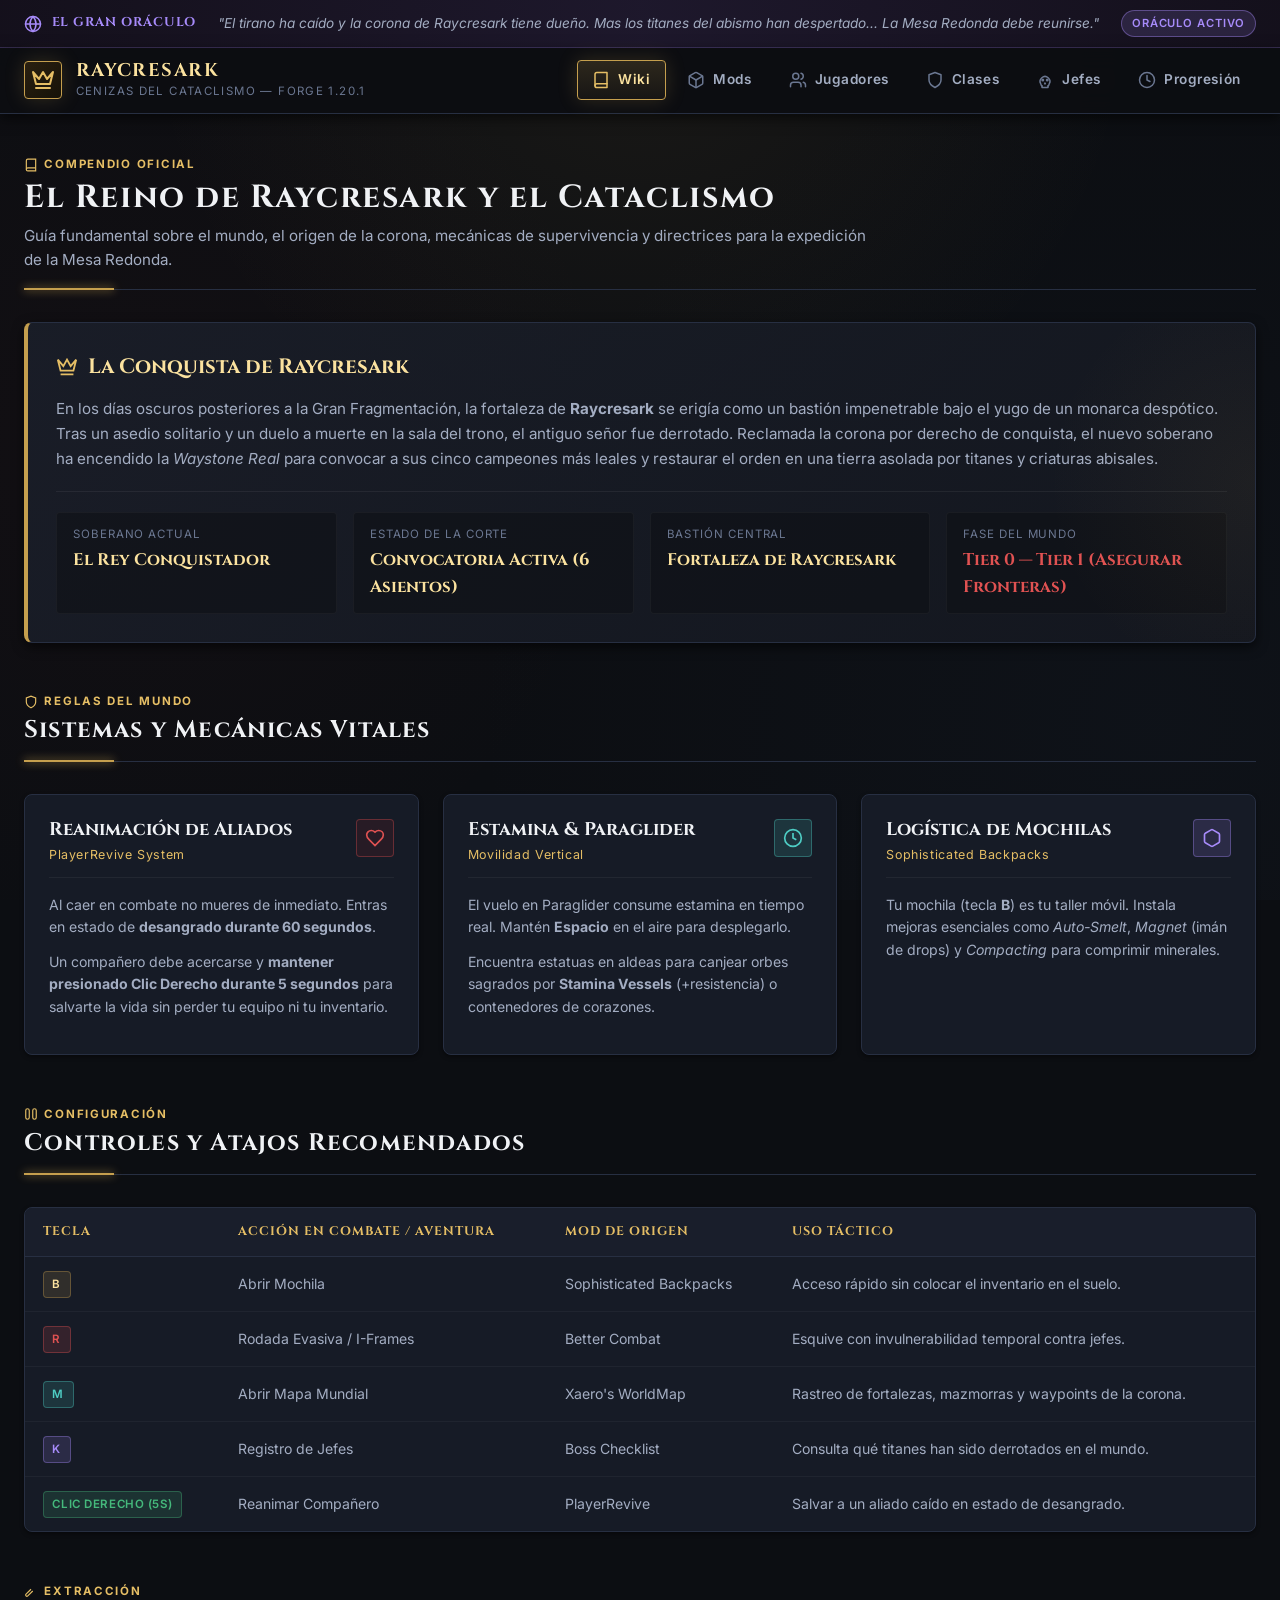
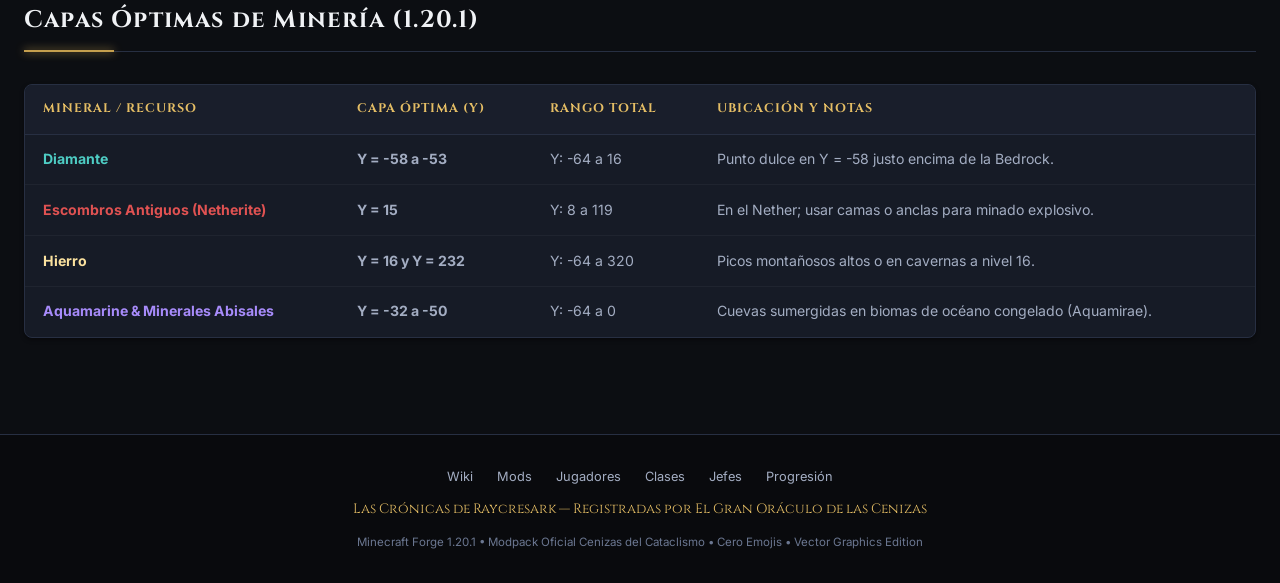
==== wiki_site/index.html @ b3a61164 "feat(wiki): add interactive Raycresark chronicles and modpack web wiki" ====
<!DOCTYPE html>
<html lang="es">
<head>
  <meta charset="UTF-8">
  <meta name="viewport" content="width=device-width, initial-scale=1.0">
  <title>Cenizas del Cataclismo — Wiki & Crónicas de Raycresark</title>
  <link rel="stylesheet" href="styles.css">
  <link rel="preconnect" href="https://fonts.googleapis.com">
  <link rel="preconnect" href="https://fonts.gstatic.com" crossorigin>
  <link href="https://fonts.googleapis.com/css2?family=Cinzel:wght@600;700;800;900&family=Inter:wght@400;500;600;700&family=JetBrains+Mono:wght@500;700&display=swap" rel="stylesheet">
</head>
<body>

  <!-- ORACLE BANNER -->
  <aside class="oracle-banner">
    <div class="oracle-inner">
      <div class="oracle-title">
        <svg viewBox="0 0 24 24" fill="none" stroke="currentColor" stroke-width="2" stroke-linecap="round" stroke-linejoin="round">
          <circle cx="12" cy="12" r="10"/><path d="M12 2a14.5 14.5 0 0 0 0 20 14.5 14.5 0 0 0 0-20"/><path d="M2 12h20"/>
        </svg>
        El Gran Oráculo
      </div>
      <div class="oracle-text" id="oracle-status">
        "El tirano ha caído y la corona de Raycresark tiene dueño. Mas los titanes del abismo han despertado... La Mesa Redonda debe reunirse."
      </div>
      <span class="oracle-badge">Oráculo Activo</span>
    </div>
  </aside>

  <!-- HEADER & NAVIGATION -->
  <header class="header">
    <div class="header-inner">
      <a href="#wiki" class="brand" data-target="wiki">
        <div class="brand-icon">
          <svg viewBox="0 0 24 24" fill="none" stroke="currentColor" stroke-width="2" stroke-linecap="round" stroke-linejoin="round">
            <path d="m2 4 3 12h14l3-12-6 7-4-7-4 7-6-7zm3 16h14"/>
          </svg>
        </div>
        <div class="brand-text">
          <h1>Raycresark</h1>
          <span>Cenizas del Cataclismo — Forge 1.20.1</span>
        </div>
      </a>

      <nav class="nav">
        <a href="#wiki" class="nav-link active" data-target="wiki">
          <svg viewBox="0 0 24 24" fill="none" stroke="currentColor" stroke-width="2" stroke-linecap="round" stroke-linejoin="round"><path d="M4 19.5A2.5 2.5 0 0 1 6.5 17H20"/><path d="M6.5 2H20v20H6.5A2.5 2.5 0 0 1 4 19.5v-15A2.5 2.5 0 0 1 6.5 2z"/></svg>
          Wiki
        </a>
        <a href="#mods" class="nav-link" data-target="mods">
          <svg viewBox="0 0 24 24" fill="none" stroke="currentColor" stroke-width="2" stroke-linecap="round" stroke-linejoin="round"><path d="M21 16V8a2 2 0 0 0-1-1.73l-7-4a2 2 0 0 0-2 0l-7 4A2 2 0 0 0 3 8v8a2 2 0 0 0 1 1.73l7 4a2 2 0 0 0 2 0l7-4A2 2 0 0 0 21 16z"/><polyline points="3.27 6.96 12 12.01 20.73 6.96"/><line x1="12" y1="22.08" x2="12" y2="12"/></svg>
          Mods
        </a>
        <a href="#jugadores" class="nav-link" data-target="jugadores">
          <svg viewBox="0 0 24 24" fill="none" stroke="currentColor" stroke-width="2" stroke-linecap="round" stroke-linejoin="round"><path d="M16 21v-2a4 4 0 0 0-4-4H6a4 4 0 0 0-4 4v2"/><circle cx="9" cy="7" r="4"/><path d="M22 21v-2a4 4 0 0 0-3-3.87"/><path d="M16 3.13a4 4 0 0 1 0 7.75"/></svg>
          Jugadores
        </a>
        <a href="#clases" class="nav-link" data-target="clases">
          <svg viewBox="0 0 24 24" fill="none" stroke="currentColor" stroke-width="2" stroke-linecap="round" stroke-linejoin="round"><path d="M12 22s8-4 8-10V5l-8-3-8 3v7c0 6 8 10 8 10z"/></svg>
          Clases
        </a>
        <a href="#jefes" class="nav-link" data-target="jefes">
          <svg viewBox="0 0 24 24" fill="none" stroke="currentColor" stroke-width="2" stroke-linecap="round" stroke-linejoin="round"><circle cx="9" cy="12" r="1"/><circle cx="15" cy="12" r="1"/><path d="M8 20v2h8v-2"/><path d="m12.5 17-.5-1-.5 1h1z"/><path d="M16 20a3 3 0 0 0 1.5-2.6 6.5 6.5 0 1 0-11 0A3 3 0 0 0 8 20"/></svg>
          Jefes
        </a>
        <a href="#progresion" class="nav-link" data-target="progresion">
          <svg viewBox="0 0 24 24" fill="none" stroke="currentColor" stroke-width="2" stroke-linecap="round" stroke-linejoin="round"><circle cx="12" cy="12" r="10"/><polyline points="12 6 12 12 16 14"/></svg>
          Progresión
        </a>
      </nav>
    </div>
  </header>

  <!-- MAIN CONTENT CONTAINER -->
  <main class="main-content">

    <!-- ==========================================
         VIEW: WIKI / COMPENDIO GENERAL
         ========================================== -->
    <section id="view-wiki" class="page-section active">
      <div class="section-header">
        <div class="section-tag">
          <svg viewBox="0 0 24 24" fill="none" stroke="currentColor" stroke-width="2"><path d="M4 19.5A2.5 2.5 0 0 1 6.5 17H20"/><path d="M6.5 2H20v20H6.5A2.5 2.5 0 0 1 4 19.5v-15A2.5 2.5 0 0 1 6.5 2z"/></svg>
          Compendio Oficial
        </div>
        <h2 class="section-title">El Reino de Raycresark y el Cataclismo</h2>
        <p class="section-desc">Guía fundamental sobre el mundo, el origen de la corona, mecánicas de supervivencia y directrices para la expedición de la Mesa Redonda.</p>
      </div>

      <!-- HERO LORE -->
      <div class="hero-card">
        <h3>
          <svg viewBox="0 0 24 24" fill="none" stroke="currentColor" stroke-width="2"><path d="m2 4 3 12h14l3-12-6 7-4-7-4 7-6-7zm3 16h14"/></svg>
          La Conquista de Raycresark
        </h3>
        <p>
          En los días oscuros posteriores a la Gran Fragmentación, la fortaleza de <strong>Raycresark</strong> se erigía como un bastión impenetrable bajo el yugo de un monarca despótico. Tras un asedio solitario y un duelo a muerte en la sala del trono, el antiguo señor fue derrotado. Reclamada la corona por derecho de conquista, el nuevo soberano ha encendido la <em>Waystone Real</em> para convocar a sus cinco campeones más leales y restaurar el orden en una tierra asolada por titanes y criaturas abisales.
        </p>
        <div class="hero-stats">
          <div class="stat-box">
            <div class="stat-label">Soberano Actual</div>
            <div class="stat-value">El Rey Conquistador</div>
          </div>
          <div class="stat-box">
            <div class="stat-label">Estado de la Corte</div>
            <div class="stat-value">Convocatoria Activa (6 Asientos)</div>
          </div>
          <div class="stat-box">
            <div class="stat-label">Bastión Central</div>
            <div class="stat-value">Fortaleza de Raycresark</div>
          </div>
          <div class="stat-box">
            <div class="stat-label">Fase del Mundo</div>
            <div class="stat-value" style="color: var(--text-crimson);">Tier 0 — Tier 1 (Asegurar Fronteras)</div>
          </div>
        </div>
      </div>

      <!-- MECÁNICAS DE SUPERVIVENCIA -->
      <div class="section-header" style="margin-top: 3rem;">
        <div class="section-tag">
          <svg viewBox="0 0 24 24" fill="none" stroke="currentColor" stroke-width="2"><path d="M12 22s8-4 8-10V5l-8-3-8 3v7c0 6 8 10 8 10z"/></svg>
          Reglas del Mundo
        </div>
        <h3 class="section-title" style="font-size: 1.5rem;">Sistemas y Mecánicas Vitales</h3>
      </div>

      <div class="grid-3">
        <div class="card">
          <div class="card-header">
            <div class="card-title-group">
              <h4>Reanimación de Aliados</h4>
              <div class="card-subtitle">PlayerRevive System</div>
            </div>
            <div class="card-icon crimson">
              <svg viewBox="0 0 24 24" fill="none" stroke="currentColor" stroke-width="2"><path d="M19 14c1.49-1.46 3-3.21 3-5.5A5.5 5.5 0 0 0 16.5 3c-1.76 0-3 .5-4.5 2-1.5-1.5-2.74-2-4.5-2A5.5 5.5 0 0 0 2 8.5c0 2.3 1.5 4.05 3 5.5l7 7Z"/></svg>
            </div>
          </div>
          <div class="card-body">
            <p>Al caer en combate no mueres de inmediato. Entras en estado de <strong>desangrado durante 60 segundos</strong>.</p>
            <p>Un compañero debe acercarse y <strong>mantener presionado Clic Derecho durante 5 segundos</strong> para salvarte la vida sin perder tu equipo ni tu inventario.</p>
          </div>
        </div>

        <div class="card">
          <div class="card-header">
            <div class="card-title-group">
              <h4>Estamina & Paraglider</h4>
              <div class="card-subtitle">Movilidad Vertical</div>
            </div>
            <div class="card-icon cyan">
              <svg viewBox="0 0 24 24" fill="none" stroke="currentColor" stroke-width="2"><circle cx="12" cy="12" r="10"/><polyline points="12 6 12 12 16 14"/></svg>
            </div>
          </div>
          <div class="card-body">
            <p>El vuelo en Paraglider consume estamina en tiempo real. Mantén <strong>Espacio</strong> en el aire para desplegarlo.</p>
            <p>Encuentra estatuas en aldeas para canjear orbes sagrados por <strong>Stamina Vessels</strong> (+resistencia) o contenedores de corazones.</p>
          </div>
        </div>

        <div class="card">
          <div class="card-header">
            <div class="card-title-group">
              <h4>Logística de Mochilas</h4>
              <div class="card-subtitle">Sophisticated Backpacks</div>
            </div>
            <div class="card-icon purple">
              <svg viewBox="0 0 24 24" fill="none" stroke="currentColor" stroke-width="2"><path d="M21 16V8a2 2 0 0 0-1-1.73l-7-4a2 2 0 0 0-2 0l-7 4A2 2 0 0 0 3 8v8a2 2 0 0 0 1 1.73l7 4a2 2 0 0 0 2 0l7-4A2 2 0 0 0 21 16z"/></svg>
            </div>
          </div>
          <div class="card-body">
            <p>Tu mochila (tecla <strong>B</strong>) es tu taller móvil. Instala mejoras esenciales como <em>Auto-Smelt</em>, <em>Magnet</em> (imán de drops) y <em>Compacting</em> para comprimir minerales.</p>
          </div>
        </div>
      </div>

      <!-- TABLA DE CONTROLES -->
      <div class="section-header" style="margin-top: 3rem;">
        <div class="section-tag">
          <svg viewBox="0 0 24 24" fill="none" stroke="currentColor" stroke-width="2"><path d="M18 3a3 3 0 0 0-3 3v12a3 3 0 0 0 3 3 3 3 0 0 0 3-3V6a3 3 0 0 0-3-3ZM6 3a3 3 0 0 0-3 3v12a3 3 0 0 0 3 3 3 3 0 0 0 3-3V6a3 3 0 0 0-3-3Z"/></svg>
          Configuración
        </div>
        <h3 class="section-title" style="font-size: 1.5rem;">Controles y Atajos Recomendados</h3>
      </div>

      <div class="table-wrapper">
        <table>
          <thead>
            <tr>
              <th>Tecla</th>
              <th>Acción en Combate / Aventura</th>
              <th>Mod de Origen</th>
              <th>Uso Táctico</th>
            </tr>
          </thead>
          <tbody>
            <tr>
              <td><span class="badge badge-gold">B</span></td>
              <td>Abrir Mochila</td>
              <td>Sophisticated Backpacks</td>
              <td>Acceso rápido sin colocar el inventario en el suelo.</td>
            </tr>
            <tr>
              <td><span class="badge badge-crimson">R</span></td>
              <td>Rodada Evasiva / I-Frames</td>
              <td>Better Combat</td>
              <td>Esquive con invulnerabilidad temporal contra jefes.</td>
            </tr>
            <tr>
              <td><span class="badge badge-cyan">M</span></td>
              <td>Abrir Mapa Mundial</td>
              <td>Xaero's WorldMap</td>
              <td>Rastreo de fortalezas, mazmorras y waypoints de la corona.</td>
            </tr>
            <tr>
              <td><span class="badge badge-purple">K</span></td>
              <td>Registro de Jefes</td>
              <td>Boss Checklist</td>
              <td>Consulta qué titanes han sido derrotados en el mundo.</td>
            </tr>
            <tr>
              <td><span class="badge badge-emerald">Clic Derecho (5s)</span></td>
              <td>Reanimar Compañero</td>
              <td>PlayerRevive</td>
              <td>Salvar a un aliado caído en estado de desangrado.</td>
            </tr>
          </tbody>
        </table>
      </div>

      <!-- TABLA DE MINERÍA -->
      <div class="section-header" style="margin-top: 3rem;">
        <div class="section-tag">
          <svg viewBox="0 0 24 24" fill="none" stroke="currentColor" stroke-width="2"><path d="m15 12-8.5 8.5c-.8.8-2.2.8-3 0 0 0 0 0 0 0-.8-.8-.8-2.2 0-3L12 9"/></svg>
          Extracción
        </div>
        <h3 class="section-title" style="font-size: 1.5rem;">Capas Óptimas de Minería (1.20.1)</h3>
      </div>

      <div class="table-wrapper">
        <table>
          <thead>
            <tr>
              <th>Mineral / Recurso</th>
              <th>Capa Óptima (Y)</th>
              <th>Rango Total</th>
              <th>Ubicación y Notas</th>
            </tr>
          </thead>
          <tbody>
            <tr>
              <td style="font-weight:700; color: var(--text-cyan);">Diamante</td>
              <td><strong>Y = -58 a -53</strong></td>
              <td>Y: -64 a 16</td>
              <td>Punto dulce en Y = -58 justo encima de la Bedrock.</td>
            </tr>
            <tr>
              <td style="font-weight:700; color: var(--text-crimson);">Escombros Antiguos (Netherite)</td>
              <td><strong>Y = 15</strong></td>
              <td>Y: 8 a 119</td>
              <td>En el Nether; usar camas o anclas para minado explosivo.</td>
            </tr>
            <tr>
              <td style="font-weight:700; color: var(--text-gold-light);">Hierro</td>
              <td><strong>Y = 16 y Y = 232</strong></td>
              <td>Y: -64 a 320</td>
              <td>Picos montañosos altos o en cavernas a nivel 16.</td>
            </tr>
            <tr>
              <td style="font-weight:700; color: var(--text-purple);">Aquamarine & Minerales Abisales</td>
              <td><strong>Y = -32 a -50</strong></td>
              <td>Y: -64 a 0</td>
              <td>Cuevas sumergidas en biomas de océano congelado (Aquamirae).</td>
            </tr>
          </tbody>
        </table>
      </div>
    </section>

    <!-- ==========================================
         VIEW: MODS / DIRECTORIO
         ========================================== -->
    <section id="view-mods" class="page-section">
      <div class="section-header">
        <div class="section-tag">
          <svg viewBox="0 0 24 24" fill="none" stroke="currentColor" stroke-width="2"><path d="M21 16V8a2 2 0 0 0-1-1.73l-7-4a2 2 0 0 0-2 0l-7 4A2 2 0 0 0 3 8v8a2 2 0 0 0 1 1.73l7 4a2 2 0 0 0 2 0l7-4A2 2 0 0 0 21 16z"/></svg>
          Directorio de Modificaciones
        </div>
        <h2 class="section-title">Mods de Cenizas del Cataclismo</h2>
        <p class="section-desc">Catálogo de componentes técnicos, sistemas de combate, estructuras y módulos de jugabilidad activos en el servidor.</p>
      </div>

      <!-- FILTROS Y BÚSQUEDA -->
      <div class="filter-bar">
        <div class="search-box">
          <svg class="search-icon" viewBox="0 0 24 24" fill="none" stroke="currentColor" stroke-width="2"><circle cx="11" cy="11" r="8"/><path d="m21 21-4.3-4.3"/></svg>
          <input type="text" id="mod-search-input" placeholder="Buscar mod por nombre o descripción...">
        </div>
        <div class="filter-btn-group">
          <button class="filter-btn mod-filter-btn active" data-cat="all">Todos</button>
          <button class="filter-btn mod-filter-btn" data-cat="jefes">Jefes & Mazmorras</button>
          <button class="filter-btn mod-filter-btn" data-cat="combate">Combate & Armas</button>
          <button class="filter-btn mod-filter-btn" data-cat="mundo">Mundo & Estructuras</button>
          <button class="filter-btn mod-filter-btn" data-cat="utilidad">Utilidad & Supervivencia</button>
        </div>
      </div>

      <!-- TABLA DE MODS -->
      <div class="table-wrapper">
        <table>
          <thead>
            <tr>
              <th style="width: 25%;">Nombre del Mod</th>
              <th style="width: 20%;">Categoría</th>
              <th>Propósito e Impacto en el Juego</th>
            </tr>
          </thead>
          <tbody id="mods-table-body">
            <!-- Rendered by app.js -->
          </tbody>
        </table>
      </div>
    </section>

    <!-- ==========================================
         VIEW: JUGADORES / MESA REDONDA
         ========================================== -->
    <section id="view-jugadores" class="page-section">
      <div class="section-header">
        <div class="section-tag">
          <svg viewBox="0 0 24 24" fill="none" stroke="currentColor" stroke-width="2"><path d="M16 21v-2a4 4 0 0 0-4-4H6a4 4 0 0 0-4 4v2"/><circle cx="9" cy="7" r="4"/><path d="M22 21v-2a4 4 0 0 0-3-3.87"/><path d="M16 3.13a4 4 0 0 1 0 7.75"/></svg>
          La Corte de Raycresark
        </div>
        <h2 class="section-title">Los Seis Asientos de la Mesa Redonda</h2>
        <p class="section-desc">Fichas nobiliarias y tácticas de los gobernantes y campeones de la corona. Cada miembro cumple un rol vital en el combate y la gestión del reino.</p>
      </div>

      <div class="grid-2" id="jugadores-grid">
        <!-- Rendered by app.js -->
      </div>
    </section>

    <!-- ==========================================
         VIEW: CLASES / MANUAL INICIAL
         ========================================== -->
    <section id="view-clases" class="page-section">
      <div class="section-header">
        <div class="section-tag">
          <svg viewBox="0 0 24 24" fill="none" stroke="currentColor" stroke-width="2"><path d="M12 22s8-4 8-10V5l-8-3-8 3v7c0 6 8 10 8 10z"/></svg>
          Manual de Iniciación
        </div>
        <h2 class="section-title">Arquetipos y Especializaciones</h2>
        <p class="section-desc">Manual de clases oficiales para elegir al inicio de la aventura. Cada arquetipo define atributos iniciales, estilo de combate y compatibilidad con armaduras.</p>
      </div>

      <div class="grid-3" id="clases-grid">
        <!-- Rendered by app.js -->
      </div>
    </section>

    <!-- ==========================================
         VIEW: JEFES / BESTIARIO
         ========================================== -->
    <section id="view-jefes" class="page-section">
      <div class="section-header">
        <div class="section-tag">
          <svg viewBox="0 0 24 24" fill="none" stroke="currentColor" stroke-width="2"><circle cx="9" cy="12" r="1"/><circle cx="15" cy="12" r="1"/><path d="M8 20v2h8v-2"/><path d="m12.5 17-.5-1-.5 1h1z"/><path d="M16 20a3 3 0 0 0 1.5-2.6 6.5 6.5 0 1 0-11 0A3 3 0 0 0 8 20"/></svg>
          Bestiario de Titanes
        </div>
        <h2 class="section-title">Jefes y Encuentros Legendarios</h2>
        <p class="section-desc">Estrategias de asalto, puntos débiles, patrones de ataque y recompensas míticas clasificadas por nivel de poder (Tiers 0 a 5).</p>
      </div>

      <!-- FILTRO DE TIERS -->
      <div class="filter-bar">
        <span style="font-size: 0.82rem; font-weight: 700; color: var(--text-gold); text-transform: uppercase; letter-spacing: 0.08em;">Filtrar por Tier:</span>
        <div class="filter-btn-group">
          <button class="filter-btn boss-filter-btn active" data-tier="all">Todos los Tiers</button>
          <button class="filter-btn boss-filter-btn" data-tier="0">Tier 0 (Inicio)</button>
          <button class="filter-btn boss-filter-btn" data-tier="1">Tier 1 (Mazmorras)</button>
          <button class="filter-btn boss-filter-btn" data-tier="2">Tier 2 (Océano Helado)</button>
          <button class="filter-btn boss-filter-btn" data-tier="3">Tier 3 (Nether Volcánico)</button>
          <button class="filter-btn boss-filter-btn" data-tier="4">Tier 4 (El Vacío & Fábrica)</button>
          <button class="filter-btn boss-filter-btn" data-tier="5">Tier 5 (Titanes Finales)</button>
        </div>
      </div>

      <div class="grid-2" id="jefes-grid">
        <!-- Rendered by app.js -->
      </div>
    </section>

    <!-- ==========================================
         VIEW: PROGRESIÓN / LÍNEA DE TIEMPO
         ========================================== -->
    <section id="view-progresion" class="page-section">
      <div class="section-header">
        <div class="section-tag">
          <svg viewBox="0 0 24 24" fill="none" stroke="currentColor" stroke-width="2"><circle cx="12" cy="12" r="10"/><polyline points="12 6 12 12 16 14"/></svg>
          Registro de la Era
        </div>
        <h2 class="section-title">Línea de Tiempo de Raycresark</h2>
        <p class="section-desc">Las crónicas vivas del reino dictadas por El Gran Oráculo. Este registro se actualiza conforme la Mesa Redonda cumple nuevas hazañas en el mundo.</p>
      </div>

      <div class="timeline">

        <!-- NODO 0: CONQUISTA (COMPLETADO) -->
        <div class="timeline-node completed">
          <div class="timeline-dot">
            <svg viewBox="0 0 24 24" fill="none" stroke="currentColor" stroke-width="2"><polyline points="20 6 9 17 4 12"/></svg>
          </div>
          <div class="timeline-content">
            <div class="timeline-header">
              <div class="timeline-phase">Fase 0: La Caída del Tirano & Coronación</div>
              <div class="timeline-date">Acontecimiento Consumado</div>
            </div>
            <p>
              El héroe solitario penetra las defensas del castillo de <strong>Raycresark</strong>, abate al viejo rey en combate singular y reclama la corona del reino. La bandera real vuelve a ondear sobre la fortaleza central.
            </p>
            <div class="oracle-quote">
              "El trono tiene sangre nueva. Un conquistador se sienta sobre las piedras de Raycresark, pero el eco de su espada ha resonado en las profundidades del mundo..."
            </div>
          </div>
        </div>

        <!-- NODO 1: CONVOCATORIA (ACTIVO) -->
        <div class="timeline-node active">
          <div class="timeline-dot">
            <svg viewBox="0 0 24 24" fill="none" stroke="currentColor" stroke-width="2"><path d="M12 22s8-4 8-10V5l-8-3-8 3v7c0 6 8 10 8 10z"/></svg>
          </div>
          <div class="timeline-content">
            <div class="timeline-header">
              <div class="timeline-phase" style="color: var(--text-gold-light);">Fase 1: El Llamado de los Cinco Campeones</div>
              <div class="timeline-date"><span class="badge badge-crimson">Acontecimiento en Curso</span></div>
            </div>
            <p>
              El Rey emite el decreto real para convocar a <strong>Pedro, Cristhian, Marcos, Alexandre y César</strong> a la sala de la Mesa Redonda. Se preparan los aposentos, la forja y los suministros de inicio para asegurar el perímetro del reino contra saqueadores y bestias nocturnas.
            </p>
            <div class="oracle-quote">
              "Cinco almas acudirán a la llamada de la corona. Si logran forjar el acero y domar los cielos, las sombras de la frontera retrocederán."
            </div>
          </div>
        </div>

        <!-- NODO 2: EXPEDICIÓN GLACIAL (FUTURO) -->
        <div class="timeline-node">
          <div class="timeline-dot">
            <svg viewBox="0 0 24 24" fill="none" stroke="currentColor" stroke-width="2"><circle cx="12" cy="12" r="10"/></svg>
          </div>
          <div class="timeline-content">
            <div class="timeline-header">
              <div class="timeline-phase">Fase 2: La Expedición al Océano Helado (Tier 2)</div>
              <div class="timeline-date"><span class="badge badge-muted">Profecía Sellada</span></div>
            </div>
            <p>
              El reino de Raycresark sentirá el frío glacial del abismo marino. La orden construirá una flota para marchar hacia los hielos eternos y desafiar al buque espectral de la <strong>Capitana Cornelia</strong> (*Aquamirae*).
            </p>
          </div>
        </div>

        <!-- NODO 3: CRUZADA DEL NETHER (FUTURO) -->
        <div class="timeline-node">
          <div class="timeline-dot">
            <svg viewBox="0 0 24 24" fill="none" stroke="currentColor" stroke-width="2"><circle cx="12" cy="12" r="10"/></svg>
          </div>
          <div class="timeline-content">
            <div class="timeline-header">
              <div class="timeline-phase">Fase 3: La Cruzada del Fuego Volcánico (Tier 3)</div>
              <div class="timeline-date"><span class="badge badge-muted">Profecía Sellada</span></div>
            </div>
            <p>
              Apertura del portal hacia el infierno renacido de <em>Incendium</em>. Asalto a la <em>Monstrous Forge</em> para extraer el Netherite puro de la <strong>Netherite Monstrosity</strong> y duelo con <strong>Ignis</strong> en la arena de fuego.
            </p>
          </div>
        </div>

        <!-- NODO 4: EL VACÍO Y LA FÁBRICA (FUTURO) -->
        <div class="timeline-node">
          <div class="timeline-dot">
            <svg viewBox="0 0 24 24" fill="none" stroke="currentColor" stroke-width="2"><circle cx="12" cy="12" r="10"/></svg>
          </div>
          <div class="timeline-content">
            <div class="timeline-header">
              <div class="timeline-phase">Fase 4: La Fábrica Prohibida y el Gusano del Vacío (Tier 4)</div>
              <div class="timeline-date"><span class="badge badge-muted">Profecía Sellada</span></div>
            </div>
            <p>
              Incursión en la fábrica subterránea para desactivar al <strong>Harbinger</strong> y viaje al Fin para dar caza al colosal <strong>Void Worm</strong> entre las estrellas del vacío.
            </p>
          </div>
        </div>

        <!-- NODO 5: EL JUICIO FINAL (FUTURO) -->
        <div class="timeline-node">
          <div class="timeline-dot">
            <svg viewBox="0 0 24 24" fill="none" stroke="currentColor" stroke-width="2"><circle cx="12" cy="12" r="10"/></svg>
          </div>
          <div class="timeline-content">
            <div class="timeline-header">
              <div class="timeline-phase">Fase 5: El Juicio del Leviatán (Tier 5)</div>
              <div class="timeline-date"><span class="badge badge-muted">Profecía Final</span></div>
            </div>
            <p>
              El enfrentamiento definitivo en la Ciudad Sumergida del End contra <strong>The Leviathan</strong>, donde se decidirá el destino final de Raycresark y de todas las cenizas del cataclismo.
            </p>
          </div>
        </div>

      </div>
    </section>

  </main>

  <!-- FOOTER -->
  <footer class="footer">
    <div class="footer-inner">
      <div class="footer-links">
        <a href="#wiki" data-target="wiki">Wiki</a>
        <a href="#mods" data-target="mods">Mods</a>
        <a href="#jugadores" data-target="jugadores">Jugadores</a>
        <a href="#clases" data-target="clases">Clases</a>
        <a href="#jefes" data-target="jefes">Jefes</a>
        <a href="#progresion" data-target="progresion">Progresión</a>
      </div>
      <p style="color: var(--text-gold); font-family: var(--font-serif); font-size: 0.85rem;">
        Las Crónicas de Raycresark — Registradas por El Gran Oráculo de las Cenizas
      </p>
      <p style="font-size: 0.72rem; color: var(--text-muted);">
        Minecraft Forge 1.20.1 &bull; Modpack Oficial Cenizas del Cataclismo &bull; Cero Emojis &bull; Vector Graphics Edition
      </p>
    </div>
  </footer>

  <script src="app.js"></script>
</body>
</html>
---- wiki_site/styles.css ----
/* ==========================================================================
   CENIZAS DEL CATACLISMO — WIKI & CRÓNICAS DE RAYCRESARK
   Estilos: Dark Fantasy RPG / Grimstone & Gold
   ========================================================================== */

:root {
  --bg-main: #0c0e12;
  --bg-surface: #14171f;
  --bg-surface-elevated: #1b202c;
  --bg-card: #161b26;
  --bg-card-hover: #1e2433;
  --border-subtle: #272f42;
  --border-gold: #c59f4e;
  --border-gold-glow: rgba(197, 159, 78, 0.35);
  --border-crimson: #a83232;
  
  --text-primary: #f0f2f5;
  --text-secondary: #a3adc2;
  --text-muted: #6b7791;
  --text-gold: #e5be65;
  --text-gold-light: #fbe29f;
  --text-crimson: #e05252;
  --text-cyan: #4ecdc4;
  --text-emerald: #45b97c;
  --text-purple: #a78bfa;

  --accent-gold: #c59f4e;
  --accent-gold-dark: #8c6d27;
  --accent-crimson: #8f2626;
  --accent-blue: #2a4365;

  --font-serif: 'Cinzel', 'Trajan Pro', 'Georgia', serif;
  --font-sans: 'Inter', system-ui, -apple-system, BlinkMacSystemFont, 'Segoe UI', Roboto, sans-serif;
  --font-mono: 'JetBrains Mono', 'Fira Code', monospace;

  --shadow-sm: 0 2px 4px rgba(0,0,0,0.4);
  --shadow-md: 0 4px 12px rgba(0,0,0,0.6);
  --shadow-lg: 0 8px 24px rgba(0,0,0,0.8);
  --shadow-gold: 0 0 20px rgba(197, 159, 78, 0.2);

  --radius-sm: 4px;
  --radius-md: 8px;
  --radius-lg: 12px;
  --transition-fast: 0.15s ease;
  --transition-normal: 0.25s cubic-bezier(0.4, 0, 0.2, 1);
}

* {
  box-sizing: border-box;
  margin: 0;
  padding: 0;
}

html {
  font-size: 16px;
  scroll-behavior: smooth;
}

body {
  background-color: var(--bg-main);
  background-image: 
    radial-gradient(circle at 50% 0%, rgba(197, 159, 78, 0.08), transparent 45%),
    radial-gradient(circle at 10% 50%, rgba(143, 38, 38, 0.05), transparent 40%),
    radial-gradient(circle at 90% 80%, rgba(42, 67, 101, 0.08), transparent 50%);
  background-attachment: fixed;
  color: var(--text-primary);
  font-family: var(--font-sans);
  line-height: 1.6;
  min-height: 100vh;
  display: flex;
  flex-direction: column;
}

/* ==========================================================================
   HEADER & NAVEGACIÓN
   ========================================================================== */

.header {
  position: sticky;
  top: 0;
  z-index: 100;
  background: rgba(12, 14, 18, 0.92);
  backdrop-filter: blur(12px);
  border-bottom: 1px solid var(--border-subtle);
  box-shadow: var(--shadow-md);
}

.header-inner {
  max-width: 1380px;
  margin: 0 auto;
  padding: 0.75rem 1.5rem;
  display: flex;
  align-items: center;
  justify-content: space-between;
  gap: 1.5rem;
}

.brand {
  display: flex;
  align-items: center;
  gap: 0.85rem;
  text-decoration: none;
  color: var(--text-primary);
  cursor: pointer;
}

.brand-icon {
  width: 38px;
  height: 38px;
  padding: 6px;
  background: linear-gradient(135deg, #2a2010, #161208);
  border: 1px solid var(--border-gold);
  border-radius: var(--radius-sm);
  color: var(--text-gold);
  display: flex;
  align-items: center;
  justify-content: center;
  box-shadow: var(--shadow-gold);
}

.brand-icon svg {
  width: 24px;
  height: 24px;
}

.brand-text h1 {
  font-family: var(--font-serif);
  font-size: 1.15rem;
  font-weight: 700;
  letter-spacing: 0.08em;
  color: var(--text-gold-light);
  text-transform: uppercase;
  line-height: 1.2;
}

.brand-text span {
  font-size: 0.72rem;
  color: var(--text-muted);
  letter-spacing: 0.12em;
  text-transform: uppercase;
  display: block;
}

.nav {
  display: flex;
  align-items: center;
  gap: 0.4rem;
  flex-wrap: wrap;
}

.nav-link {
  display: inline-flex;
  align-items: center;
  gap: 0.5rem;
  padding: 0.5rem 0.9rem;
  font-size: 0.85rem;
  font-weight: 600;
  letter-spacing: 0.04em;
  color: var(--text-secondary);
  text-decoration: none;
  border-radius: var(--radius-sm);
  border: 1px solid transparent;
  transition: all var(--transition-normal);
  cursor: pointer;
}

.nav-link svg {
  width: 18px;
  height: 18px;
  color: var(--text-muted);
  transition: color var(--transition-fast);
}

.nav-link:hover {
  color: var(--text-gold-light);
  background: rgba(197, 159, 78, 0.08);
  border-color: rgba(197, 159, 78, 0.25);
}

.nav-link:hover svg {
  color: var(--text-gold);
}

.nav-link.active {
  color: var(--text-gold-light);
  background: linear-gradient(180deg, rgba(197, 159, 78, 0.18), rgba(197, 159, 78, 0.06));
  border-color: var(--border-gold);
  box-shadow: var(--shadow-gold);
}

.nav-link.active svg {
  color: var(--text-gold);
}

/* ==========================================================================
   ORACLE BANNER
   ========================================================================== */

.oracle-banner {
  background: linear-gradient(90deg, rgba(20, 16, 28, 0.95), rgba(30, 24, 45, 0.95), rgba(20, 16, 28, 0.95));
  border-bottom: 1px solid rgba(167, 139, 250, 0.25);
  padding: 0.65rem 1.5rem;
  font-size: 0.85rem;
}

.oracle-inner {
  max-width: 1380px;
  margin: 0 auto;
  display: flex;
  align-items: center;
  justify-content: space-between;
  gap: 1rem;
}

.oracle-title {
  display: flex;
  align-items: center;
  gap: 0.6rem;
  font-family: var(--font-serif);
  color: var(--text-purple);
  font-weight: 700;
  letter-spacing: 0.06em;
  text-transform: uppercase;
  font-size: 0.8rem;
  white-space: nowrap;
}

.oracle-title svg {
  width: 18px;
  height: 18px;
  color: var(--text-purple);
}

.oracle-text {
  color: var(--text-secondary);
  font-style: italic;
  overflow: hidden;
  text-overflow: ellipsis;
  white-space: nowrap;
}

.oracle-badge {
  background: rgba(167, 139, 250, 0.15);
  border: 1px solid rgba(167, 139, 250, 0.4);
  color: var(--text-purple);
  padding: 0.2rem 0.6rem;
  border-radius: 999px;
  font-size: 0.7rem;
  font-weight: 600;
  text-transform: uppercase;
  letter-spacing: 0.08em;
  white-space: nowrap;
}

/* ==========================================================================
   MAIN CONTENT & LAYOUT
   ========================================================================== */

.main-content {
  flex: 1;
  max-width: 1380px;
  width: 100%;
  margin: 0 auto;
  padding: 2.5rem 1.5rem 4rem;
}

.page-section {
  display: none;
  animation: fadeIn 0.3s cubic-bezier(0.4, 0, 0.2, 1);
}

.page-section.active {
  display: block;
}

@keyframes fadeIn {
  from { opacity: 0; transform: translateY(6px); }
  to { opacity: 1; transform: translateY(0); }
}

/* ==========================================================================
   SECTION HEADERS
   ========================================================================== */

.section-header {
  margin-bottom: 2rem;
  position: relative;
  padding-bottom: 1rem;
  border-bottom: 1px solid var(--border-subtle);
}

.section-header::after {
  content: '';
  position: absolute;
  bottom: -1px;
  left: 0;
  width: 90px;
  height: 2px;
  background: var(--border-gold);
  box-shadow: 0 0 8px var(--border-gold);
}

.section-tag {
  display: inline-flex;
  align-items: center;
  gap: 0.4rem;
  font-size: 0.72rem;
  text-transform: uppercase;
  letter-spacing: 0.15em;
  color: var(--text-gold);
  font-weight: 700;
  margin-bottom: 0.35rem;
}

.section-tag svg {
  width: 14px;
  height: 14px;
}

.section-title {
  font-family: var(--font-serif);
  font-size: 2rem;
  font-weight: 700;
  letter-spacing: 0.05em;
  color: var(--text-primary);
  line-height: 1.2;
}

.section-desc {
  color: var(--text-secondary);
  font-size: 0.95rem;
  margin-top: 0.4rem;
  max-width: 850px;
}

/* ==========================================================================
   HERO CALLOUT / LORE HIGHLIGHT
   ========================================================================== */

.hero-card {
  background: linear-gradient(135deg, rgba(27, 32, 44, 0.8), rgba(20, 23, 31, 0.95));
  border: 1px solid var(--border-subtle);
  border-left: 4px solid var(--border-gold);
  border-radius: var(--radius-md);
  padding: 1.75rem;
  margin-bottom: 2.5rem;
  box-shadow: var(--shadow-md);
  position: relative;
  overflow: hidden;
}

.hero-card::before {
  content: '';
  position: absolute;
  top: 0;
  right: 0;
  width: 250px;
  height: 100%;
  background: radial-gradient(circle at right, rgba(197, 159, 78, 0.06), transparent 70%);
  pointer-events: none;
}

.hero-card h3 {
  font-family: var(--font-serif);
  color: var(--text-gold-light);
  font-size: 1.3rem;
  margin-bottom: 0.75rem;
  display: flex;
  align-items: center;
  gap: 0.65rem;
}

.hero-card h3 svg {
  width: 22px;
  height: 22px;
  color: var(--text-gold);
}

.hero-card p {
  color: var(--text-secondary);
  font-size: 0.95rem;
  line-height: 1.65;
  margin-bottom: 1rem;
}

.hero-stats {
  display: grid;
  grid-template-columns: repeat(auto-fit, minmax(200px, 1fr));
  gap: 1rem;
  margin-top: 1.25rem;
  padding-top: 1.25rem;
  border-top: 1px solid rgba(255,255,255,0.06);
}

.stat-box {
  background: rgba(12, 14, 18, 0.5);
  padding: 0.75rem 1rem;
  border-radius: var(--radius-sm);
  border: 1px solid rgba(255,255,255,0.04);
}

.stat-label {
  font-size: 0.72rem;
  text-transform: uppercase;
  letter-spacing: 0.08em;
  color: var(--text-muted);
  margin-bottom: 0.2rem;
}

.stat-value {
  font-family: var(--font-serif);
  font-size: 1.05rem;
  font-weight: 700;
  color: var(--text-gold-light);
}

/* ==========================================================================
   GRID & CARDS
   ========================================================================== */

.grid-2 {
  display: grid;
  grid-template-columns: repeat(auto-fit, minmax(380px, 1fr));
  gap: 1.5rem;
}

.grid-3 {
  display: grid;
  grid-template-columns: repeat(auto-fit, minmax(320px, 1fr));
  gap: 1.5rem;
}

.card {
  background: var(--bg-card);
  border: 1px solid var(--border-subtle);
  border-radius: var(--radius-md);
  padding: 1.5rem;
  box-shadow: var(--shadow-sm);
  transition: all var(--transition-normal);
  display: flex;
  flex-direction: column;
}

.card:hover {
  background: var(--bg-card-hover);
  border-color: rgba(197, 159, 78, 0.4);
  transform: translateY(-2px);
  box-shadow: var(--shadow-md);
}

.card-header {
  display: flex;
  align-items: flex-start;
  justify-content: space-between;
  gap: 1rem;
  margin-bottom: 1rem;
  padding-bottom: 0.75rem;
  border-bottom: 1px solid rgba(255,255,255,0.05);
}

.card-title-group h4 {
  font-family: var(--font-serif);
  font-size: 1.15rem;
  color: var(--text-primary);
  line-height: 1.2;
}

.card-title-group .card-subtitle {
  font-size: 0.78rem;
  color: var(--text-gold);
  letter-spacing: 0.05em;
  margin-top: 0.2rem;
}

.card-icon {
  width: 38px;
  height: 38px;
  border-radius: var(--radius-sm);
  background: rgba(197, 159, 78, 0.1);
  border: 1px solid rgba(197, 159, 78, 0.25);
  display: flex;
  align-items: center;
  justify-content: center;
  color: var(--text-gold);
  flex-shrink: 0;
}

.card-icon svg {
  width: 20px;
  height: 20px;
}

.card-icon.crimson {
  background: rgba(143, 38, 38, 0.15);
  border-color: rgba(224, 82, 82, 0.35);
  color: var(--text-crimson);
}

.card-icon.purple {
  background: rgba(167, 139, 250, 0.15);
  border-color: rgba(167, 139, 250, 0.35);
  color: var(--text-purple);
}

.card-icon.cyan {
  background: rgba(78, 205, 196, 0.15);
  border-color: rgba(78, 205, 196, 0.35);
  color: var(--text-cyan);
}

.card-icon.emerald {
  background: rgba(69, 185, 124, 0.15);
  border-color: rgba(69, 185, 124, 0.35);
  color: var(--text-emerald);
}

.card-body {
  color: var(--text-secondary);
  font-size: 0.88rem;
  line-height: 1.6;
  flex: 1;
}

.card-body p {
  margin-bottom: 0.75rem;
}

.card-list {
  list-style: none;
  margin-top: 0.75rem;
}

.card-list li {
  position: relative;
  padding-left: 1.25rem;
  margin-bottom: 0.45rem;
  font-size: 0.85rem;
}

.card-list li::before {
  content: '▸';
  position: absolute;
  left: 0;
  color: var(--text-gold);
}

.card-footer {
  margin-top: 1.25rem;
  padding-top: 0.75rem;
  border-top: 1px solid rgba(255,255,255,0.05);
  display: flex;
  align-items: center;
  justify-content: space-between;
  font-size: 0.78rem;
  color: var(--text-muted);
}

/* ==========================================================================
   TABLAS ESTILIZADAS
   ========================================================================== */

.table-wrapper {
  overflow-x: auto;
  border: 1px solid var(--border-subtle);
  border-radius: var(--radius-md);
  background: var(--bg-card);
  box-shadow: var(--shadow-sm);
  margin-bottom: 2rem;
}

table {
  width: 100%;
  border-collapse: collapse;
  text-align: left;
  font-size: 0.88rem;
}

th {
  background: rgba(27, 32, 44, 0.8);
  font-family: var(--font-serif);
  font-size: 0.78rem;
  letter-spacing: 0.08em;
  text-transform: uppercase;
  color: var(--text-gold);
  padding: 0.9rem 1.1rem;
  border-bottom: 1px solid var(--border-subtle);
}

td {
  padding: 0.85rem 1.1rem;
  border-bottom: 1px solid rgba(255,255,255,0.04);
  color: var(--text-secondary);
}

tr:last-child td {
  border-bottom: none;
}

tr:hover td {
  background: rgba(255,255,255,0.02);
  color: var(--text-primary);
}

.badge {
  display: inline-flex;
  align-items: center;
  gap: 0.3rem;
  padding: 0.2rem 0.55rem;
  border-radius: var(--radius-sm);
  font-size: 0.72rem;
  font-weight: 600;
  text-transform: uppercase;
  letter-spacing: 0.05em;
  border: 1px solid transparent;
}

.badge svg {
  width: 12px;
  height: 12px;
}

.badge-gold {
  background: rgba(197, 159, 78, 0.15);
  border-color: rgba(197, 159, 78, 0.35);
  color: var(--text-gold-light);
}

.badge-crimson {
  background: rgba(224, 82, 82, 0.15);
  border-color: rgba(224, 82, 82, 0.35);
  color: var(--text-crimson);
}

.badge-purple {
  background: rgba(167, 139, 250, 0.15);
  border-color: rgba(167, 139, 250, 0.35);
  color: var(--text-purple);
}

.badge-cyan {
  background: rgba(78, 205, 196, 0.15);
  border-color: rgba(78, 205, 196, 0.35);
  color: var(--text-cyan);
}

.badge-emerald {
  background: rgba(69, 185, 124, 0.15);
  border-color: rgba(69, 185, 124, 0.35);
  color: var(--text-emerald);
}

.badge-muted {
  background: rgba(255, 255, 255, 0.06);
  border-color: rgba(255, 255, 255, 0.1);
  color: var(--text-muted);
}

/* ==========================================================================
   JUGADORES — FICHAS DE LA MESA REDONDA
   ========================================================================== */

.player-card {
  background: var(--bg-card);
  border: 1px solid var(--border-subtle);
  border-radius: var(--radius-md);
  padding: 1.5rem;
  box-shadow: var(--shadow-sm);
  position: relative;
  overflow: hidden;
  transition: all var(--transition-normal);
  display: flex;
  flex-direction: column;
}

.player-card.king {
  border-color: var(--border-gold);
  background: linear-gradient(135deg, rgba(30, 25, 15, 0.6), rgba(22, 27, 38, 0.95));
  box-shadow: var(--shadow-gold);
}

.player-card.king::before {
  content: 'REY CONQUISTADOR';
  position: absolute;
  top: 12px;
  right: -30px;
  background: var(--border-gold);
  color: #0c0e12;
  font-size: 0.6rem;
  font-weight: 800;
  letter-spacing: 0.12em;
  padding: 3px 30px;
  transform: rotate(45deg);
  box-shadow: 0 2px 4px rgba(0,0,0,0.5);
}

.player-avatar {
  width: 52px;
  height: 52px;
  border-radius: var(--radius-sm);
  background: var(--bg-surface-elevated);
  border: 1px solid var(--border-subtle);
  display: flex;
  align-items: center;
  justify-content: center;
  color: var(--text-gold);
  flex-shrink: 0;
}

.player-card.king .player-avatar {
  border-color: var(--border-gold);
  background: rgba(197, 159, 78, 0.15);
}

.player-avatar svg {
  width: 28px;
  height: 28px;
}

.player-meta {
  display: grid;
  grid-template-columns: 1fr 1fr;
  gap: 0.6rem;
  margin: 1rem 0;
  padding: 0.75rem;
  background: rgba(12, 14, 18, 0.6);
  border-radius: var(--radius-sm);
  border: 1px solid rgba(255,255,255,0.03);
  font-size: 0.8rem;
}

.player-meta-item .meta-label {
  color: var(--text-muted);
  font-size: 0.68rem;
  text-transform: uppercase;
  letter-spacing: 0.05em;
}

.player-meta-item .meta-val {
  color: var(--text-primary);
  font-weight: 600;
}

/* ==========================================================================
   CLASES & MANUAL INICIAL
   ========================================================================== */

.class-card {
  background: var(--bg-card);
  border: 1px solid var(--border-subtle);
  border-radius: var(--radius-md);
  padding: 1.5rem;
  transition: all var(--transition-normal);
  display: flex;
  flex-direction: column;
}

.class-card:hover {
  border-color: var(--border-gold);
  transform: translateY(-3px);
  box-shadow: var(--shadow-md);
}

.stat-bar-group {
  margin: 1rem 0;
  display: flex;
  flex-direction: column;
  gap: 0.5rem;
}

.stat-bar-item {
  display: grid;
  grid-template-columns: 85px 1fr 30px;
  align-items: center;
  gap: 0.6rem;
  font-size: 0.75rem;
}

.stat-bar-label {
  color: var(--text-muted);
}

.stat-bar-track {
  height: 6px;
  background: rgba(255,255,255,0.06);
  border-radius: 999px;
  overflow: hidden;
}

.stat-bar-fill {
  height: 100%;
  background: linear-gradient(90deg, var(--accent-gold-dark), var(--accent-gold));
  border-radius: 999px;
}

.stat-bar-val {
  color: var(--text-gold-light);
  font-weight: 700;
  text-align: right;
  font-family: var(--font-mono);
}

/* ==========================================================================
   TIMELINE / LÍNEA DE TIEMPO (PROGRESIÓN)
   ========================================================================== */

.timeline {
  position: relative;
  padding-left: 2.5rem;
  margin-top: 1.5rem;
}

.timeline::before {
  content: '';
  position: absolute;
  left: 15px;
  top: 10px;
  bottom: 10px;
  width: 2px;
  background: linear-gradient(180deg, var(--border-gold), var(--border-crimson), var(--border-subtle));
}

.timeline-node {
  position: relative;
  margin-bottom: 2.5rem;
}

.timeline-dot {
  position: absolute;
  left: -2.5rem;
  top: 4px;
  width: 32px;
  height: 32px;
  border-radius: 50%;
  background: var(--bg-surface);
  border: 2px solid var(--border-subtle);
  display: flex;
  align-items: center;
  justify-content: center;
  color: var(--text-muted);
  box-shadow: var(--shadow-sm);
  z-index: 2;
  transition: all var(--transition-fast);
}

.timeline-dot svg {
  width: 16px;
  height: 16px;
}

.timeline-node.completed .timeline-dot {
  background: #1b160a;
  border-color: var(--border-gold);
  color: var(--text-gold);
  box-shadow: 0 0 12px rgba(197, 159, 78, 0.4);
}

.timeline-node.active .timeline-dot {
  background: #251214;
  border-color: var(--border-crimson);
  color: var(--text-crimson);
  box-shadow: 0 0 15px rgba(224, 82, 82, 0.5);
  animation: pulseNode 2s infinite;
}

@keyframes pulseNode {
  0% { transform: scale(1); }
  50% { transform: scale(1.1); }
  100% { transform: scale(1); }
}

.timeline-content {
  background: var(--bg-card);
  border: 1px solid var(--border-subtle);
  border-radius: var(--radius-md);
  padding: 1.5rem;
  box-shadow: var(--shadow-sm);
  transition: border-color var(--transition-normal);
}

.timeline-node.active .timeline-content {
  border-color: rgba(224, 82, 82, 0.4);
  background: linear-gradient(135deg, rgba(30, 20, 24, 0.5), rgba(22, 27, 38, 0.9));
}

.timeline-node.completed .timeline-content {
  border-color: rgba(197, 159, 78, 0.3);
}

.timeline-header {
  display: flex;
  align-items: center;
  justify-content: space-between;
  gap: 1rem;
  margin-bottom: 0.75rem;
  flex-wrap: wrap;
}

.timeline-phase {
  font-family: var(--font-serif);
  font-size: 1.15rem;
  color: var(--text-primary);
  font-weight: 700;
}

.timeline-date {
  font-size: 0.75rem;
  color: var(--text-muted);
  font-family: var(--font-mono);
}

.oracle-quote {
  margin-top: 1rem;
  padding: 0.75rem 1rem;
  background: rgba(167, 139, 250, 0.08);
  border-left: 3px solid var(--text-purple);
  border-radius: 0 var(--radius-sm) var(--radius-sm) 0;
  font-size: 0.85rem;
  color: var(--text-purple);
  font-style: italic;
}

/* ==========================================================================
   BUSCADOR & FILTROS DE MODS / JEFES
   ========================================================================== */

.filter-bar {
  display: flex;
  gap: 1rem;
  margin-bottom: 1.5rem;
  flex-wrap: wrap;
  align-items: center;
}

.search-box {
  position: relative;
  flex: 1;
  min-width: 260px;
}

.search-box input {
  width: 100%;
  padding: 0.65rem 1rem 0.65rem 2.5rem;
  background: var(--bg-surface);
  border: 1px solid var(--border-subtle);
  border-radius: var(--radius-sm);
  color: var(--text-primary);
  font-size: 0.88rem;
  outline: none;
  transition: all var(--transition-fast);
}

.search-box input:focus {
  border-color: var(--border-gold);
  box-shadow: 0 0 8px rgba(197, 159, 78, 0.2);
}

.search-icon {
  position: absolute;
  left: 0.8rem;
  top: 50%;
  transform: translateY(-50%);
  width: 16px;
  height: 16px;
  color: var(--text-muted);
  pointer-events: none;
}

.filter-btn-group {
  display: flex;
  gap: 0.4rem;
  flex-wrap: wrap;
}

.filter-btn {
  padding: 0.5rem 0.85rem;
  background: var(--bg-surface);
  border: 1px solid var(--border-subtle);
  border-radius: var(--radius-sm);
  color: var(--text-secondary);
  font-size: 0.8rem;
  font-weight: 600;
  cursor: pointer;
  transition: all var(--transition-fast);
}

.filter-btn:hover {
  background: rgba(197, 159, 78, 0.1);
  color: var(--text-gold);
  border-color: rgba(197, 159, 78, 0.3);
}

.filter-btn.active {
  background: var(--border-gold);
  color: #0c0e12;
  border-color: var(--border-gold);
  font-weight: 700;
}

/* ==========================================================================
   FOOTER
   ========================================================================== */

.footer {
  margin-top: auto;
  border-top: 1px solid var(--border-subtle);
  background: #090a0d;
  padding: 2rem 1.5rem;
  text-align: center;
  font-size: 0.8rem;
  color: var(--text-muted);
}

.footer-inner {
  max-width: 1380px;
  margin: 0 auto;
  display: flex;
  flex-direction: column;
  align-items: center;
  gap: 0.75rem;
}

.footer-links {
  display: flex;
  gap: 1.5rem;
}

.footer-links a {
  color: var(--text-secondary);
  text-decoration: none;
  transition: color var(--transition-fast);
}

.footer-links a:hover {
  color: var(--text-gold);
}

/* ==========================================================================
   RESPONSIVE
   ========================================================================== */

@media (max-width: 900px) {
  .header-inner {
    flex-direction: column;
    align-items: stretch;
    gap: 0.75rem;
  }
  .nav {
    justify-content: center;
  }
  .oracle-inner {
    flex-direction: column;
    align-items: flex-start;
    gap: 0.4rem;
  }
  .oracle-text {
    white-space: normal;
  }
  .grid-2, .grid-3 {
    grid-template-columns: 1fr;
  }
}
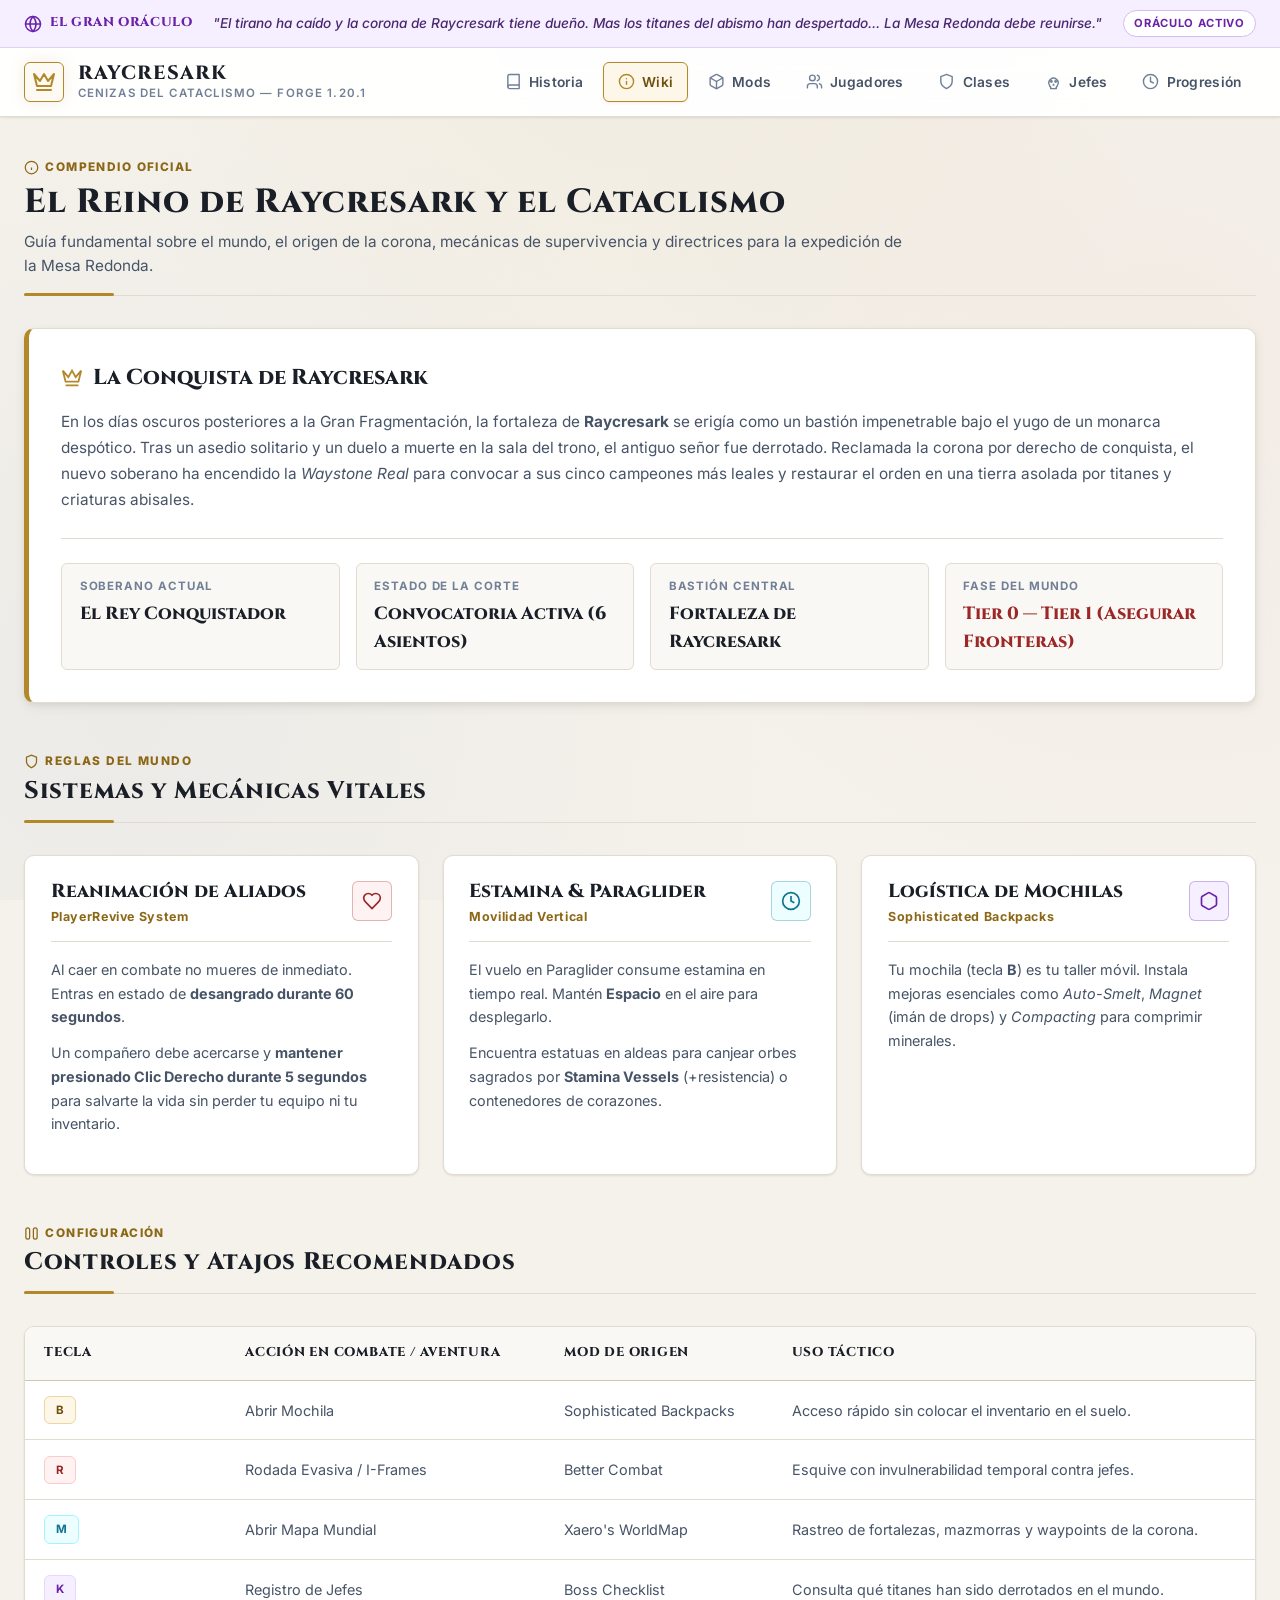
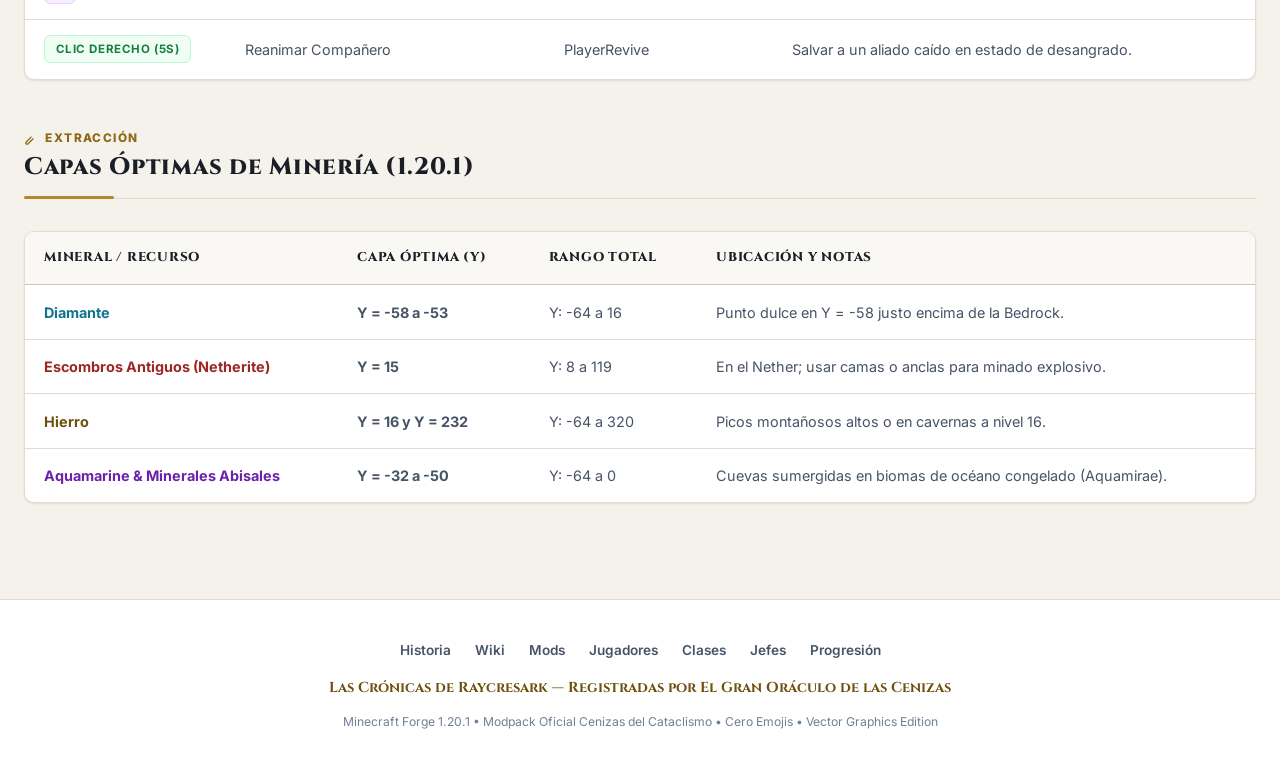
==== commit ef17ebef: "feat(theme): switch to medieval light parchment theme and add /history oracle chronicles" ====
--- a/wiki_site/index.html
+++ b/wiki_site/index.html
@@ -43,8 +43,12 @@
       </a>
 
       <nav class="nav">
+        <a href="#history" class="nav-link" data-target="history">
+          <svg viewBox="0 0 24 24" fill="none" stroke="currentColor" stroke-width="2" stroke-linecap="round" stroke-linejoin="round"><path d="M4 19.5A2.5 2.5 0 0 1 6.5 17H20"/><path d="M6.5 2H20v20H6.5A2.5 2.5 0 0 1 4 19.5v-15A2.5 2.5 0 0 1 6.5 2z"/></svg>
+          Historia
+        </a>
         <a href="#wiki" class="nav-link active" data-target="wiki">
-          <svg viewBox="0 0 24 24" fill="none" stroke="currentColor" stroke-width="2" stroke-linecap="round" stroke-linejoin="round"><path d="M4 19.5A2.5 2.5 0 0 1 6.5 17H20"/><path d="M6.5 2H20v20H6.5A2.5 2.5 0 0 1 4 19.5v-15A2.5 2.5 0 0 1 6.5 2z"/></svg>
+          <svg viewBox="0 0 24 24" fill="none" stroke="currentColor" stroke-width="2" stroke-linecap="round" stroke-linejoin="round"><circle cx="12" cy="12" r="10"/><line x1="12" y1="16" x2="12" y2="12"/><line x1="12" y1="8" x2="12.01" y2="8"/></svg>
           Wiki
         </a>
         <a href="#mods" class="nav-link" data-target="mods">
@@ -75,12 +79,106 @@
   <main class="main-content">
 
     <!-- ==========================================
+         VIEW: HISTORIA / CRÓNICAS DEL ORÁCULO
+         ========================================== -->
+    <section id="view-history" class="page-section">
+      <div class="section-header">
+        <div class="section-tag">
+          <svg viewBox="0 0 24 24" fill="none" stroke="currentColor" stroke-width="2"><path d="M4 19.5A2.5 2.5 0 0 1 6.5 17H20"/><path d="M6.5 2H20v20H6.5A2.5 2.5 0 0 1 4 19.5v-15A2.5 2.5 0 0 1 6.5 2z"/></svg>
+          Los Anales de las Cenizas
+        </div>
+        <h2 class="section-title">Crónicas de Raycresark</h2>
+        <p class="section-desc">Relato vivo de los acontecimientos, guerras y decretos del reino registrados fielmente por la pluma de El Gran Oráculo.</p>
+      </div>
+
+      <!-- CAPÍTULO 1 -->
+      <article class="chronicle-chapter">
+        <div class="chronicle-meta">
+          <span class="chronicle-number">Capítulo I &bull; La Era del Aislamiento</span>
+          <span class="badge badge-muted">Antecedentes</span>
+        </div>
+        <h3 class="chronicle-title">La Fortaleza entre las Cenizas</h3>
+        <div class="chronicle-body">
+          <p>
+            Cuando el Cataclismo desgarró el firmamento y las aberraciones mutantes comenzaron a emerger de las grietas del mundo, la gran fortaleza de <strong>Raycresark</strong> alzó sus murallas como el último refugio del valle. Sin embargo, aquel bastión que debió ser luz se tornó en prisión. Su antiguo monarca, enloquecido por el terror a los titanes exteriores, cerró los portones de hierro a cal y canto, dejando a los pueblos aledaños a merced de los saqueadores y las bestias de la noche.
+          </p>
+          <p>
+            Bajo su tiranía, Raycresark se convirtió en un reino sombrío, gobernado por la opresión y el acaparamiento de los metales preciosos extraídos de las profundidades de la tierra.
+          </p>
+        </div>
+        <div class="oracle-inscription">
+          <svg viewBox="0 0 24 24" fill="none" stroke="currentColor" stroke-width="2"><circle cx="12" cy="12" r="10"/><path d="M12 2a14.5 14.5 0 0 0 0 20 14.5 14.5 0 0 0 0-20"/></svg>
+          <div class="oracle-inscription-text">
+            "Las piedras de Raycresark clamaban por un juicio. Porque no hay fortaleza lo bastante alta para esconderse de las sombras cuando el corazón del gobernante es de barro."
+          </div>
+        </div>
+      </article>
+
+      <!-- CAPÍTULO 2 -->
+      <article class="chronicle-chapter">
+        <div class="chronicle-meta">
+          <span class="chronicle-number">Capítulo II &bull; El Asedio Solitario</span>
+          <span class="badge badge-gold">Hito Consumado</span>
+        </div>
+        <h3 class="chronicle-title">La Caída del Tirano y la Corona de Sangre</h3>
+        <div class="chronicle-body">
+          <p>
+            En el día señalado por el destino, un guerrero solitario atravesó las líneas de defensa de Raycresark. Con acero forjado en la supervivencia y reflejos afilados en los páramos, irrumpió en la gran sala del trono.
+          </p>
+          <p>
+            Allí tuvo lugar el duelo singular: la espada del soberano déspota contra el avance imparable del retador. El combate concluyó con la muerte del viejo rey sobre los escalones de piedra. Reclamando la corona dorada y el título real por derecho absoluto de conquista, <strong>el nuevo Rey de Raycresark</strong> se sentó en el trono.
+          </p>
+        </div>
+        <div class="oracle-inscription">
+          <svg viewBox="0 0 24 24" fill="none" stroke="currentColor" stroke-width="2"><circle cx="12" cy="12" r="10"/><path d="M12 2a14.5 14.5 0 0 0 0 20 14.5 14.5 0 0 0 0-20"/></svg>
+          <div class="oracle-inscription-text">
+            "La sangre del tirano selló el pacto con la tierra. El reino ya no es una jaula; ahora es la forja donde se decidirá el destino del Cataclismo."
+          </div>
+        </div>
+      </article>
+
+      <!-- CAPÍTULO 3 -->
+      <article class="chronicle-chapter">
+        <div class="chronicle-meta">
+          <span class="chronicle-number">Capítulo III &bull; La Nueva Era</span>
+          <span class="badge badge-crimson">Acontecimiento Presente</span>
+        </div>
+        <h3 class="chronicle-title">El Encendido de la Waystone y los Cinco Campeones</h3>
+        <div class="chronicle-body">
+          <p>
+            Consciente de que gobernar un reino en tiempos de catástrofe requiere más que una sola espada, el nuevo Rey activó la <em>Waystone Real</em> y envió mensajeros a través de los páramos para convocar a sus cinco aliados más leales.
+          </p>
+          <p>
+            Así nace el decreto de la <strong>Mesa Redonda de Raycresark</strong>:
+          </p>
+          <ul class="card-list">
+            <li><strong>Pedro</strong> es nombrado <em>Gran Mariscal de la Guardia</em> para blindar las murallas y liderar la vanguardia de asedio.</li>
+            <li><strong>Cristhian</strong> recibe el título de <em>Maestro de Bestias y Explorador</em> para cartografiar los horizontes y domar las criaturas del cielo y la tierra.</li>
+            <li><strong>Marcos</strong> asume el cargo de <em>Gran Maestre Alquimista y Médico</em> para custodiar la salud y las almas de la orden.</li>
+            <li><strong>Alexandre</strong> es proclamado <em>Alto Forjador e Ingeniero</em> para arrancar los metales de las capas más oscuras (Y=-58) y forjar el arsenal del reino.</li>
+            <li><strong>César</strong> es investido como <em>Gran Cazador de Sombras</em> para purgar las criptas de no-muertos y clavar el filo crítico en los titanes.</li>
+          </ul>
+          <p>
+            El castillo aguarda la llegada de los caballeros. Los cofres de suministro han sido dispuestos, las forjas están calientes y el estandarte de Raycresark ondea con orgullo al viento.
+          </p>
+        </div>
+        <div class="oracle-inscription">
+          <svg viewBox="0 0 24 24" fill="none" stroke="currentColor" stroke-width="2"><circle cx="12" cy="12" r="10"/><path d="M12 2a14.5 14.5 0 0 0 0 20 14.5 14.5 0 0 0 0-20"/></svg>
+          <div class="oracle-inscription-text">
+            "Las piezas del tablero están colocadas. Cuando los seis caminen juntos tras los muros de Raycresark, las campanas de la guerra tañerán en las profundidades."
+          </div>
+        </div>
+      </article>
+
+    </section>
+
+    <!-- ==========================================
          VIEW: WIKI / COMPENDIO GENERAL
          ========================================== -->
     <section id="view-wiki" class="page-section active">
       <div class="section-header">
         <div class="section-tag">
-          <svg viewBox="0 0 24 24" fill="none" stroke="currentColor" stroke-width="2"><path d="M4 19.5A2.5 2.5 0 0 1 6.5 17H20"/><path d="M6.5 2H20v20H6.5A2.5 2.5 0 0 1 4 19.5v-15A2.5 2.5 0 0 1 6.5 2z"/></svg>
+          <svg viewBox="0 0 24 24" fill="none" stroke="currentColor" stroke-width="2"><circle cx="12" cy="12" r="10"/><line x1="12" y1="16" x2="12" y2="12"/><line x1="12" y1="8" x2="12.01" y2="8"/></svg>
           Compendio Oficial
         </div>
         <h2 class="section-title">El Reino de Raycresark y el Cataclismo</h2>
@@ -261,7 +359,7 @@
               <td>En el Nether; usar camas o anclas para minado explosivo.</td>
             </tr>
             <tr>
-              <td style="font-weight:700; color: var(--text-gold-light);">Hierro</td>
+              <td style="font-weight:700; color: var(--text-gold-dark);">Hierro</td>
               <td><strong>Y = 16 y Y = 232</strong></td>
               <td>Y: -64 a 320</td>
               <td>Picos montañosos altos o en cavernas a nivel 16.</td>
@@ -400,7 +498,7 @@
           Registro de la Era
         </div>
         <h2 class="section-title">Línea de Tiempo de Raycresark</h2>
-        <p class="section-desc">Las crónicas vivas del reino dictadas por El Gran Oráculo. Este registro se actualiza conforme la Mesa Redonda cumple nuevas hazañas en el mundo.</p>
+        <p class="section-desc">Las fases de progresión y acontecimientos clave dictados por El Gran Oráculo. Este registro se actualiza conforme la Mesa Redonda cumple nuevas hazañas en el mundo.</p>
       </div>
 
       <div class="timeline">
@@ -431,7 +529,7 @@
           </div>
           <div class="timeline-content">
             <div class="timeline-header">
-              <div class="timeline-phase" style="color: var(--text-gold-light);">Fase 1: El Llamado de los Cinco Campeones</div>
+              <div class="timeline-phase" style="color: var(--text-crimson);">Fase 1: El Llamado de los Cinco Campeones</div>
               <div class="timeline-date"><span class="badge badge-crimson">Acontecimiento en Curso</span></div>
             </div>
             <p>
@@ -516,6 +614,7 @@
   <footer class="footer">
     <div class="footer-inner">
       <div class="footer-links">
+        <a href="#history" data-target="history">Historia</a>
         <a href="#wiki" data-target="wiki">Wiki</a>
         <a href="#mods" data-target="mods">Mods</a>
         <a href="#jugadores" data-target="jugadores">Jugadores</a>
@@ -523,10 +622,10 @@
         <a href="#jefes" data-target="jefes">Jefes</a>
         <a href="#progresion" data-target="progresion">Progresión</a>
       </div>
-      <p style="color: var(--text-gold); font-family: var(--font-serif); font-size: 0.85rem;">
+      <p style="color: var(--text-gold-dark); font-family: var(--font-serif); font-size: 0.9rem; font-weight: 700;">
         Las Crónicas de Raycresark — Registradas por El Gran Oráculo de las Cenizas
       </p>
-      <p style="font-size: 0.72rem; color: var(--text-muted);">
+      <p style="font-size: 0.76rem; color: var(--text-muted);">
         Minecraft Forge 1.20.1 &bull; Modpack Oficial Cenizas del Cataclismo &bull; Cero Emojis &bull; Vector Graphics Edition
       </p>
     </div>
--- a/wiki_site/styles.css
+++ b/wiki_site/styles.css
@@ -1,46 +1,47 @@
 /* ==========================================================================
    CENIZAS DEL CATACLISMO — WIKI & CRÓNICAS DE RAYCRESARK
-   Estilos: Dark Fantasy RPG / Grimstone & Gold
+   Tema: Manuscrito Medieval / Pergamino Claro & Oro Imperial (Light Theme)
    ========================================================================== */
 
 :root {
-  --bg-main: #0c0e12;
-  --bg-surface: #14171f;
-  --bg-surface-elevated: #1b202c;
-  --bg-card: #161b26;
-  --bg-card-hover: #1e2433;
-  --border-subtle: #272f42;
-  --border-gold: #c59f4e;
-  --border-gold-glow: rgba(197, 159, 78, 0.35);
-  --border-crimson: #a83232;
+  --bg-main: #f5f2eb;
+  --bg-surface: #ffffff;
+  --bg-surface-elevated: #faf8f5;
+  --bg-card: #ffffff;
+  --bg-card-hover: #fcfbfa;
+  --border-subtle: #e2dcd0;
+  --border-medium: #cfc6b6;
+  --border-gold: #b3882a;
+  --border-gold-glow: rgba(179, 136, 42, 0.25);
+  --border-crimson: #9c2727;
   
-  --text-primary: #f0f2f5;
-  --text-secondary: #a3adc2;
-  --text-muted: #6b7791;
-  --text-gold: #e5be65;
-  --text-gold-light: #fbe29f;
-  --text-crimson: #e05252;
-  --text-cyan: #4ecdc4;
-  --text-emerald: #45b97c;
-  --text-purple: #a78bfa;
-
-  --accent-gold: #c59f4e;
-  --accent-gold-dark: #8c6d27;
-  --accent-crimson: #8f2626;
-  --accent-blue: #2a4365;
+  --text-primary: #1c202a;
+  --text-secondary: #475467;
+  --text-muted: #718096;
+  --text-gold: #8c6716;
+  --text-gold-dark: #6e500d;
+  --text-crimson: #9c2727;
+  --text-cyan: #0e7490;
+  --text-emerald: #15803d;
+  --text-purple: #6b21a8;
+
+  --accent-gold: #b3882a;
+  --accent-gold-light: #fef9ee;
+  --accent-crimson: #9c2727;
+  --accent-blue: #1e3a8a;
 
   --font-serif: 'Cinzel', 'Trajan Pro', 'Georgia', serif;
   --font-sans: 'Inter', system-ui, -apple-system, BlinkMacSystemFont, 'Segoe UI', Roboto, sans-serif;
   --font-mono: 'JetBrains Mono', 'Fira Code', monospace;
 
-  --shadow-sm: 0 2px 4px rgba(0,0,0,0.4);
-  --shadow-md: 0 4px 12px rgba(0,0,0,0.6);
-  --shadow-lg: 0 8px 24px rgba(0,0,0,0.8);
-  --shadow-gold: 0 0 20px rgba(197, 159, 78, 0.2);
-
-  --radius-sm: 4px;
-  --radius-md: 8px;
-  --radius-lg: 12px;
+  --shadow-sm: 0 1px 3px rgba(0, 0, 0, 0.06), 0 1px 2px rgba(0, 0, 0, 0.04);
+  --shadow-md: 0 4px 12px rgba(0, 0, 0, 0.07), 0 2px 4px rgba(0, 0, 0, 0.04);
+  --shadow-lg: 0 10px 25px rgba(0, 0, 0, 0.09), 0 4px 10px rgba(0, 0, 0, 0.04);
+  --shadow-gold: 0 0 15px rgba(179, 136, 42, 0.15);
+
+  --radius-sm: 6px;
+  --radius-md: 10px;
+  --radius-lg: 14px;
   --transition-fast: 0.15s ease;
   --transition-normal: 0.25s cubic-bezier(0.4, 0, 0.2, 1);
 }
@@ -59,9 +60,9 @@
 body {
   background-color: var(--bg-main);
   background-image: 
-    radial-gradient(circle at 50% 0%, rgba(197, 159, 78, 0.08), transparent 45%),
-    radial-gradient(circle at 10% 50%, rgba(143, 38, 38, 0.05), transparent 40%),
-    radial-gradient(circle at 90% 80%, rgba(42, 67, 101, 0.08), transparent 50%);
+    radial-gradient(circle at 50% 0%, rgba(179, 136, 42, 0.06), transparent 50%),
+    radial-gradient(circle at 90% 40%, rgba(156, 39, 39, 0.03), transparent 45%),
+    radial-gradient(circle at 10% 80%, rgba(30, 58, 138, 0.04), transparent 50%);
   background-attachment: fixed;
   color: var(--text-primary);
   font-family: var(--font-sans);
@@ -79,16 +80,16 @@
   position: sticky;
   top: 0;
   z-index: 100;
-  background: rgba(12, 14, 18, 0.92);
+  background: rgba(255, 255, 255, 0.95);
   backdrop-filter: blur(12px);
   border-bottom: 1px solid var(--border-subtle);
-  box-shadow: var(--shadow-md);
+  box-shadow: var(--shadow-sm);
 }
 
 .header-inner {
   max-width: 1380px;
   margin: 0 auto;
-  padding: 0.75rem 1.5rem;
+  padding: 0.85rem 1.5rem;
   display: flex;
   align-items: center;
   justify-content: space-between;
@@ -105,13 +106,13 @@
 }
 
 .brand-icon {
-  width: 38px;
-  height: 38px;
-  padding: 6px;
-  background: linear-gradient(135deg, #2a2010, #161208);
-  border: 1px solid var(--border-gold);
+  width: 40px;
+  height: 40px;
+  padding: 7px;
+  background: #fdfaf3;
+  border: 1.5px solid var(--border-gold);
   border-radius: var(--radius-sm);
-  color: var(--text-gold);
+  color: var(--accent-gold);
   display: flex;
   align-items: center;
   justify-content: center;
@@ -125,37 +126,38 @@
 
 .brand-text h1 {
   font-family: var(--font-serif);
-  font-size: 1.15rem;
-  font-weight: 700;
-  letter-spacing: 0.08em;
-  color: var(--text-gold-light);
+  font-size: 1.2rem;
+  font-weight: 800;
+  letter-spacing: 0.06em;
+  color: #1a1e27;
   text-transform: uppercase;
-  line-height: 1.2;
+  line-height: 1.15;
 }
 
 .brand-text span {
   font-size: 0.72rem;
   color: var(--text-muted);
-  letter-spacing: 0.12em;
+  letter-spacing: 0.1em;
   text-transform: uppercase;
   display: block;
+  font-weight: 600;
 }
 
 .nav {
   display: flex;
   align-items: center;
-  gap: 0.4rem;
+  gap: 0.35rem;
   flex-wrap: wrap;
 }
 
 .nav-link {
   display: inline-flex;
   align-items: center;
-  gap: 0.5rem;
-  padding: 0.5rem 0.9rem;
-  font-size: 0.85rem;
+  gap: 0.45rem;
+  padding: 0.5rem 0.85rem;
+  font-size: 0.86rem;
   font-weight: 600;
-  letter-spacing: 0.04em;
+  letter-spacing: 0.02em;
   color: var(--text-secondary);
   text-decoration: none;
   border-radius: var(--radius-sm);
@@ -165,31 +167,31 @@
 }
 
 .nav-link svg {
-  width: 18px;
-  height: 18px;
+  width: 17px;
+  height: 17px;
   color: var(--text-muted);
   transition: color var(--transition-fast);
 }
 
 .nav-link:hover {
-  color: var(--text-gold-light);
-  background: rgba(197, 159, 78, 0.08);
-  border-color: rgba(197, 159, 78, 0.25);
+  color: var(--text-primary);
+  background: rgba(179, 136, 42, 0.08);
+  border-color: rgba(179, 136, 42, 0.2);
 }
 
 .nav-link:hover svg {
-  color: var(--text-gold);
+  color: var(--accent-gold);
 }
 
 .nav-link.active {
-  color: var(--text-gold-light);
-  background: linear-gradient(180deg, rgba(197, 159, 78, 0.18), rgba(197, 159, 78, 0.06));
+  color: var(--text-gold-dark);
+  background: #fdf7e9;
   border-color: var(--border-gold);
-  box-shadow: var(--shadow-gold);
+  box-shadow: 0 1px 3px rgba(179, 136, 42, 0.15);
 }
 
 .nav-link.active svg {
-  color: var(--text-gold);
+  color: var(--accent-gold);
 }
 
 /* ==========================================================================
@@ -197,8 +199,8 @@
    ========================================================================== */
 
 .oracle-banner {
-  background: linear-gradient(90deg, rgba(20, 16, 28, 0.95), rgba(30, 24, 45, 0.95), rgba(20, 16, 28, 0.95));
-  border-bottom: 1px solid rgba(167, 139, 250, 0.25);
+  background: #f5efff;
+  border-bottom: 1px solid #e2d3f7;
   padding: 0.65rem 1.5rem;
   font-size: 0.85rem;
 }
@@ -215,11 +217,11 @@
 .oracle-title {
   display: flex;
   align-items: center;
-  gap: 0.6rem;
+  gap: 0.5rem;
   font-family: var(--font-serif);
   color: var(--text-purple);
-  font-weight: 700;
-  letter-spacing: 0.06em;
+  font-weight: 800;
+  letter-spacing: 0.05em;
   text-transform: uppercase;
   font-size: 0.8rem;
   white-space: nowrap;
@@ -232,23 +234,24 @@
 }
 
 .oracle-text {
-  color: var(--text-secondary);
+  color: #4a2870;
   font-style: italic;
   overflow: hidden;
   text-overflow: ellipsis;
   white-space: nowrap;
+  font-weight: 500;
 }
 
 .oracle-badge {
-  background: rgba(167, 139, 250, 0.15);
-  border: 1px solid rgba(167, 139, 250, 0.4);
+  background: #ffffff;
+  border: 1px solid #d4bbf5;
   color: var(--text-purple);
-  padding: 0.2rem 0.6rem;
+  padding: 0.2rem 0.65rem;
   border-radius: 999px;
   font-size: 0.7rem;
-  font-weight: 600;
+  font-weight: 700;
   text-transform: uppercase;
-  letter-spacing: 0.08em;
+  letter-spacing: 0.06em;
   white-space: nowrap;
 }
 
@@ -295,42 +298,42 @@
   bottom: -1px;
   left: 0;
   width: 90px;
-  height: 2px;
+  height: 3px;
   background: var(--border-gold);
-  box-shadow: 0 0 8px var(--border-gold);
+  border-radius: 2px;
 }
 
 .section-tag {
   display: inline-flex;
   align-items: center;
   gap: 0.4rem;
-  font-size: 0.72rem;
+  font-size: 0.74rem;
   text-transform: uppercase;
-  letter-spacing: 0.15em;
+  letter-spacing: 0.12em;
   color: var(--text-gold);
-  font-weight: 700;
+  font-weight: 800;
   margin-bottom: 0.35rem;
 }
 
 .section-tag svg {
-  width: 14px;
-  height: 14px;
+  width: 15px;
+  height: 15px;
 }
 
 .section-title {
   font-family: var(--font-serif);
-  font-size: 2rem;
-  font-weight: 700;
-  letter-spacing: 0.05em;
-  color: var(--text-primary);
+  font-size: 2.1rem;
+  font-weight: 800;
+  letter-spacing: 0.03em;
+  color: #1a1e27;
   line-height: 1.2;
 }
 
 .section-desc {
   color: var(--text-secondary);
-  font-size: 0.95rem;
-  margin-top: 0.4rem;
-  max-width: 850px;
+  font-size: 0.96rem;
+  margin-top: 0.45rem;
+  max-width: 880px;
 }
 
 /* ==========================================================================
@@ -338,33 +341,23 @@
    ========================================================================== */
 
 .hero-card {
-  background: linear-gradient(135deg, rgba(27, 32, 44, 0.8), rgba(20, 23, 31, 0.95));
+  background: #ffffff;
   border: 1px solid var(--border-subtle);
-  border-left: 4px solid var(--border-gold);
+  border-left: 5px solid var(--border-gold);
   border-radius: var(--radius-md);
-  padding: 1.75rem;
+  padding: 2rem;
   margin-bottom: 2.5rem;
   box-shadow: var(--shadow-md);
   position: relative;
   overflow: hidden;
 }
 
-.hero-card::before {
-  content: '';
-  position: absolute;
-  top: 0;
-  right: 0;
-  width: 250px;
-  height: 100%;
-  background: radial-gradient(circle at right, rgba(197, 159, 78, 0.06), transparent 70%);
-  pointer-events: none;
-}
-
 .hero-card h3 {
   font-family: var(--font-serif);
-  color: var(--text-gold-light);
-  font-size: 1.3rem;
-  margin-bottom: 0.75rem;
+  color: #1a1e27;
+  font-size: 1.35rem;
+  font-weight: 800;
+  margin-bottom: 0.85rem;
   display: flex;
   align-items: center;
   gap: 0.65rem;
@@ -373,30 +366,30 @@
 .hero-card h3 svg {
   width: 22px;
   height: 22px;
-  color: var(--text-gold);
+  color: var(--accent-gold);
 }
 
 .hero-card p {
   color: var(--text-secondary);
-  font-size: 0.95rem;
-  line-height: 1.65;
+  font-size: 0.96rem;
+  line-height: 1.7;
   margin-bottom: 1rem;
 }
 
 .hero-stats {
   display: grid;
-  grid-template-columns: repeat(auto-fit, minmax(200px, 1fr));
+  grid-template-columns: repeat(auto-fit, minmax(220px, 1fr));
   gap: 1rem;
-  margin-top: 1.25rem;
-  padding-top: 1.25rem;
-  border-top: 1px solid rgba(255,255,255,0.06);
+  margin-top: 1.5rem;
+  padding-top: 1.5rem;
+  border-top: 1px solid var(--border-subtle);
 }
 
 .stat-box {
-  background: rgba(12, 14, 18, 0.5);
-  padding: 0.75rem 1rem;
+  background: var(--bg-surface-elevated);
+  padding: 0.85rem 1.1rem;
   border-radius: var(--radius-sm);
-  border: 1px solid rgba(255,255,255,0.04);
+  border: 1px solid var(--border-subtle);
 }
 
 .stat-label {
@@ -404,14 +397,15 @@
   text-transform: uppercase;
   letter-spacing: 0.08em;
   color: var(--text-muted);
-  margin-bottom: 0.2rem;
+  font-weight: 700;
+  margin-bottom: 0.25rem;
 }
 
 .stat-value {
   font-family: var(--font-serif);
-  font-size: 1.05rem;
-  font-weight: 700;
-  color: var(--text-gold-light);
+  font-size: 1.1rem;
+  font-weight: 800;
+  color: #1a1e27;
 }
 
 /* ==========================================================================
@@ -434,7 +428,7 @@
   background: var(--bg-card);
   border: 1px solid var(--border-subtle);
   border-radius: var(--radius-md);
-  padding: 1.5rem;
+  padding: 1.6rem;
   box-shadow: var(--shadow-sm);
   transition: all var(--transition-normal);
   display: flex;
@@ -443,7 +437,7 @@
 
 .card:hover {
   background: var(--bg-card-hover);
-  border-color: rgba(197, 159, 78, 0.4);
+  border-color: var(--border-gold);
   transform: translateY(-2px);
   box-shadow: var(--shadow-md);
 }
@@ -454,14 +448,15 @@
   justify-content: space-between;
   gap: 1rem;
   margin-bottom: 1rem;
-  padding-bottom: 0.75rem;
-  border-bottom: 1px solid rgba(255,255,255,0.05);
+  padding-bottom: 0.85rem;
+  border-bottom: 1px solid var(--border-subtle);
 }
 
 .card-title-group h4 {
   font-family: var(--font-serif);
-  font-size: 1.15rem;
-  color: var(--text-primary);
+  font-size: 1.18rem;
+  font-weight: 800;
+  color: #1a1e27;
   line-height: 1.2;
 }
 
@@ -469,19 +464,20 @@
   font-size: 0.78rem;
   color: var(--text-gold);
   letter-spacing: 0.05em;
+  font-weight: 700;
   margin-top: 0.2rem;
 }
 
 .card-icon {
-  width: 38px;
-  height: 38px;
+  width: 40px;
+  height: 40px;
   border-radius: var(--radius-sm);
-  background: rgba(197, 159, 78, 0.1);
-  border: 1px solid rgba(197, 159, 78, 0.25);
+  background: #fdf7e9;
+  border: 1px solid rgba(179, 136, 42, 0.3);
   display: flex;
   align-items: center;
   justify-content: center;
-  color: var(--text-gold);
+  color: var(--accent-gold);
   flex-shrink: 0;
 }
 
@@ -491,33 +487,33 @@
 }
 
 .card-icon.crimson {
-  background: rgba(143, 38, 38, 0.15);
-  border-color: rgba(224, 82, 82, 0.35);
+  background: #fef2f2;
+  border-color: rgba(156, 39, 39, 0.3);
   color: var(--text-crimson);
 }
 
 .card-icon.purple {
-  background: rgba(167, 139, 250, 0.15);
-  border-color: rgba(167, 139, 250, 0.35);
+  background: #f5efff;
+  border-color: rgba(107, 33, 168, 0.3);
   color: var(--text-purple);
 }
 
 .card-icon.cyan {
-  background: rgba(78, 205, 196, 0.15);
-  border-color: rgba(78, 205, 196, 0.35);
+  background: #ecfeff;
+  border-color: rgba(14, 116, 144, 0.3);
   color: var(--text-cyan);
 }
 
 .card-icon.emerald {
-  background: rgba(69, 185, 124, 0.15);
-  border-color: rgba(69, 185, 124, 0.35);
+  background: #f0fdf4;
+  border-color: rgba(21, 128, 61, 0.3);
   color: var(--text-emerald);
 }
 
 .card-body {
   color: var(--text-secondary);
-  font-size: 0.88rem;
-  line-height: 1.6;
+  font-size: 0.9rem;
+  line-height: 1.65;
   flex: 1;
 }
 
@@ -534,20 +530,21 @@
   position: relative;
   padding-left: 1.25rem;
   margin-bottom: 0.45rem;
-  font-size: 0.85rem;
+  font-size: 0.88rem;
 }
 
 .card-list li::before {
   content: '▸';
   position: absolute;
   left: 0;
-  color: var(--text-gold);
+  color: var(--accent-gold);
+  font-weight: bold;
 }
 
 .card-footer {
   margin-top: 1.25rem;
-  padding-top: 0.75rem;
-  border-top: 1px solid rgba(255,255,255,0.05);
+  padding-top: 0.85rem;
+  border-top: 1px solid var(--border-subtle);
   display: flex;
   align-items: center;
   justify-content: space-between;
@@ -563,7 +560,7 @@
   overflow-x: auto;
   border: 1px solid var(--border-subtle);
   border-radius: var(--radius-md);
-  background: var(--bg-card);
+  background: #ffffff;
   box-shadow: var(--shadow-sm);
   margin-bottom: 2rem;
 }
@@ -572,23 +569,24 @@
   width: 100%;
   border-collapse: collapse;
   text-align: left;
-  font-size: 0.88rem;
+  font-size: 0.9rem;
 }
 
 th {
-  background: rgba(27, 32, 44, 0.8);
+  background: var(--bg-surface-elevated);
   font-family: var(--font-serif);
-  font-size: 0.78rem;
-  letter-spacing: 0.08em;
+  font-size: 0.8rem;
+  letter-spacing: 0.06em;
   text-transform: uppercase;
-  color: var(--text-gold);
-  padding: 0.9rem 1.1rem;
+  color: #1a1e27;
+  font-weight: 800;
+  padding: 1rem 1.2rem;
+  border-bottom: 1px solid var(--border-medium);
+}
+
+td {
+  padding: 0.95rem 1.2rem;
   border-bottom: 1px solid var(--border-subtle);
-}
-
-td {
-  padding: 0.85rem 1.1rem;
-  border-bottom: 1px solid rgba(255,255,255,0.04);
   color: var(--text-secondary);
 }
 
@@ -597,7 +595,7 @@
 }
 
 tr:hover td {
-  background: rgba(255,255,255,0.02);
+  background: #faf8f5;
   color: var(--text-primary);
 }
 
@@ -605,10 +603,10 @@
   display: inline-flex;
   align-items: center;
   gap: 0.3rem;
-  padding: 0.2rem 0.55rem;
+  padding: 0.25rem 0.65rem;
   border-radius: var(--radius-sm);
   font-size: 0.72rem;
-  font-weight: 600;
+  font-weight: 700;
   text-transform: uppercase;
   letter-spacing: 0.05em;
   border: 1px solid transparent;
@@ -620,39 +618,39 @@
 }
 
 .badge-gold {
-  background: rgba(197, 159, 78, 0.15);
-  border-color: rgba(197, 159, 78, 0.35);
-  color: var(--text-gold-light);
+  background: #fdf7e9;
+  border-color: #eed69f;
+  color: var(--text-gold-dark);
 }
 
 .badge-crimson {
-  background: rgba(224, 82, 82, 0.15);
-  border-color: rgba(224, 82, 82, 0.35);
+  background: #fef2f2;
+  border-color: #fecaca;
   color: var(--text-crimson);
 }
 
 .badge-purple {
-  background: rgba(167, 139, 250, 0.15);
-  border-color: rgba(167, 139, 250, 0.35);
+  background: #f5efff;
+  border-color: #e9d5ff;
   color: var(--text-purple);
 }
 
 .badge-cyan {
-  background: rgba(78, 205, 196, 0.15);
-  border-color: rgba(78, 205, 196, 0.35);
+  background: #ecfeff;
+  border-color: #a5f3fc;
   color: var(--text-cyan);
 }
 
 .badge-emerald {
-  background: rgba(69, 185, 124, 0.15);
-  border-color: rgba(69, 185, 124, 0.35);
+  background: #f0fdf4;
+  border-color: #bbf7d0;
   color: var(--text-emerald);
 }
 
 .badge-muted {
-  background: rgba(255, 255, 255, 0.06);
-  border-color: rgba(255, 255, 255, 0.1);
-  color: var(--text-muted);
+  background: #f3f4f6;
+  border-color: #e5e7eb;
+  color: #4b5563;
 }
 
 /* ==========================================================================
@@ -660,10 +658,10 @@
    ========================================================================== */
 
 .player-card {
-  background: var(--bg-card);
+  background: #ffffff;
   border: 1px solid var(--border-subtle);
   border-radius: var(--radius-md);
-  padding: 1.5rem;
+  padding: 1.6rem;
   box-shadow: var(--shadow-sm);
   position: relative;
   overflow: hidden;
@@ -674,41 +672,41 @@
 
 .player-card.king {
   border-color: var(--border-gold);
-  background: linear-gradient(135deg, rgba(30, 25, 15, 0.6), rgba(22, 27, 38, 0.95));
+  background: linear-gradient(135deg, #fffef9, #faf5eb);
   box-shadow: var(--shadow-gold);
 }
 
 .player-card.king::before {
   content: 'REY CONQUISTADOR';
   position: absolute;
-  top: 12px;
-  right: -30px;
+  top: 14px;
+  right: -32px;
   background: var(--border-gold);
-  color: #0c0e12;
-  font-size: 0.6rem;
-  font-weight: 800;
+  color: #ffffff;
+  font-size: 0.62rem;
+  font-weight: 900;
   letter-spacing: 0.12em;
-  padding: 3px 30px;
+  padding: 4px 34px;
   transform: rotate(45deg);
-  box-shadow: 0 2px 4px rgba(0,0,0,0.5);
+  box-shadow: 0 2px 4px rgba(0,0,0,0.15);
 }
 
 .player-avatar {
   width: 52px;
   height: 52px;
   border-radius: var(--radius-sm);
-  background: var(--bg-surface-elevated);
-  border: 1px solid var(--border-subtle);
+  background: #fdfaf3;
+  border: 1.5px solid var(--border-medium);
   display: flex;
   align-items: center;
   justify-content: center;
-  color: var(--text-gold);
+  color: var(--accent-gold);
   flex-shrink: 0;
 }
 
 .player-card.king .player-avatar {
   border-color: var(--border-gold);
-  background: rgba(197, 159, 78, 0.15);
+  background: #fdf7e9;
 }
 
 .player-avatar svg {
@@ -719,25 +717,26 @@
 .player-meta {
   display: grid;
   grid-template-columns: 1fr 1fr;
-  gap: 0.6rem;
+  gap: 0.75rem;
   margin: 1rem 0;
-  padding: 0.75rem;
-  background: rgba(12, 14, 18, 0.6);
+  padding: 0.85rem;
+  background: var(--bg-surface-elevated);
   border-radius: var(--radius-sm);
-  border: 1px solid rgba(255,255,255,0.03);
-  font-size: 0.8rem;
+  border: 1px solid var(--border-subtle);
+  font-size: 0.82rem;
 }
 
 .player-meta-item .meta-label {
   color: var(--text-muted);
-  font-size: 0.68rem;
+  font-size: 0.7rem;
   text-transform: uppercase;
   letter-spacing: 0.05em;
+  font-weight: 700;
 }
 
 .player-meta-item .meta-val {
-  color: var(--text-primary);
-  font-weight: 600;
+  color: #1a1e27;
+  font-weight: 700;
 }
 
 /* ==========================================================================
@@ -745,10 +744,10 @@
    ========================================================================== */
 
 .class-card {
-  background: var(--bg-card);
+  background: #ffffff;
   border: 1px solid var(--border-subtle);
   border-radius: var(--radius-md);
-  padding: 1.5rem;
+  padding: 1.6rem;
   transition: all var(--transition-normal);
   display: flex;
   flex-direction: column;
@@ -764,7 +763,7 @@
   margin: 1rem 0;
   display: flex;
   flex-direction: column;
-  gap: 0.5rem;
+  gap: 0.55rem;
 }
 
 .stat-bar-item {
@@ -772,29 +771,30 @@
   grid-template-columns: 85px 1fr 30px;
   align-items: center;
   gap: 0.6rem;
-  font-size: 0.75rem;
+  font-size: 0.78rem;
 }
 
 .stat-bar-label {
-  color: var(--text-muted);
+  color: var(--text-secondary);
+  font-weight: 600;
 }
 
 .stat-bar-track {
-  height: 6px;
-  background: rgba(255,255,255,0.06);
+  height: 7px;
+  background: #e9e4d8;
   border-radius: 999px;
   overflow: hidden;
 }
 
 .stat-bar-fill {
   height: 100%;
-  background: linear-gradient(90deg, var(--accent-gold-dark), var(--accent-gold));
+  background: linear-gradient(90deg, #b3882a, #d4a338);
   border-radius: 999px;
 }
 
 .stat-bar-val {
-  color: var(--text-gold-light);
-  font-weight: 700;
+  color: var(--text-gold-dark);
+  font-weight: 800;
   text-align: right;
   font-family: var(--font-mono);
 }
@@ -816,7 +816,7 @@
   top: 10px;
   bottom: 10px;
   width: 2px;
-  background: linear-gradient(180deg, var(--border-gold), var(--border-crimson), var(--border-subtle));
+  background: linear-gradient(180deg, var(--border-gold), var(--border-crimson), var(--border-medium));
 }
 
 .timeline-node {
@@ -831,8 +831,8 @@
   width: 32px;
   height: 32px;
   border-radius: 50%;
-  background: var(--bg-surface);
-  border: 2px solid var(--border-subtle);
+  background: #ffffff;
+  border: 2px solid var(--border-medium);
   display: flex;
   align-items: center;
   justify-content: center;
@@ -848,42 +848,42 @@
 }
 
 .timeline-node.completed .timeline-dot {
-  background: #1b160a;
+  background: #fdf7e9;
   border-color: var(--border-gold);
-  color: var(--text-gold);
-  box-shadow: 0 0 12px rgba(197, 159, 78, 0.4);
+  color: var(--text-gold-dark);
+  box-shadow: 0 0 10px rgba(179, 136, 42, 0.3);
 }
 
 .timeline-node.active .timeline-dot {
-  background: #251214;
+  background: #fef2f2;
   border-color: var(--border-crimson);
   color: var(--text-crimson);
-  box-shadow: 0 0 15px rgba(224, 82, 82, 0.5);
-  animation: pulseNode 2s infinite;
-}
-
-@keyframes pulseNode {
+  box-shadow: 0 0 12px rgba(156, 39, 39, 0.35);
+  animation: pulseNodeLight 2s infinite;
+}
+
+@keyframes pulseNodeLight {
   0% { transform: scale(1); }
-  50% { transform: scale(1.1); }
+  50% { transform: scale(1.08); }
   100% { transform: scale(1); }
 }
 
 .timeline-content {
-  background: var(--bg-card);
+  background: #ffffff;
   border: 1px solid var(--border-subtle);
   border-radius: var(--radius-md);
-  padding: 1.5rem;
+  padding: 1.6rem;
   box-shadow: var(--shadow-sm);
   transition: border-color var(--transition-normal);
 }
 
 .timeline-node.active .timeline-content {
-  border-color: rgba(224, 82, 82, 0.4);
-  background: linear-gradient(135deg, rgba(30, 20, 24, 0.5), rgba(22, 27, 38, 0.9));
+  border-color: #fca5a5;
+  background: linear-gradient(135deg, #fffafa, #ffffff);
 }
 
 .timeline-node.completed .timeline-content {
-  border-color: rgba(197, 159, 78, 0.3);
+  border-color: #eed69f;
 }
 
 .timeline-header {
@@ -891,32 +891,121 @@
   align-items: center;
   justify-content: space-between;
   gap: 1rem;
-  margin-bottom: 0.75rem;
+  margin-bottom: 0.85rem;
   flex-wrap: wrap;
 }
 
 .timeline-phase {
   font-family: var(--font-serif);
-  font-size: 1.15rem;
-  color: var(--text-primary);
-  font-weight: 700;
+  font-size: 1.2rem;
+  color: #1a1e27;
+  font-weight: 800;
 }
 
 .timeline-date {
-  font-size: 0.75rem;
+  font-size: 0.78rem;
   color: var(--text-muted);
   font-family: var(--font-mono);
 }
 
 .oracle-quote {
   margin-top: 1rem;
-  padding: 0.75rem 1rem;
-  background: rgba(167, 139, 250, 0.08);
-  border-left: 3px solid var(--text-purple);
+  padding: 0.85rem 1.1rem;
+  background: #f6efff;
+  border-left: 4px solid var(--text-purple);
   border-radius: 0 var(--radius-sm) var(--radius-sm) 0;
-  font-size: 0.85rem;
-  color: var(--text-purple);
+  font-size: 0.88rem;
+  color: #4a2870;
   font-style: italic;
+  font-weight: 500;
+}
+
+/* ==========================================================================
+   HISTORY / CRÓNICAS NARRADAS (NUEVA SECCIÓN)
+   ========================================================================== */
+
+.chronicle-chapter {
+  background: #ffffff;
+  border: 1px solid var(--border-subtle);
+  border-radius: var(--radius-md);
+  padding: 2.2rem;
+  margin-bottom: 2rem;
+  box-shadow: var(--shadow-sm);
+  position: relative;
+}
+
+.chronicle-chapter::before {
+  content: '';
+  position: absolute;
+  top: 0;
+  left: 0;
+  width: 4px;
+  height: 100%;
+  background: var(--border-gold);
+  border-radius: var(--radius-md) 0 0 var(--radius-md);
+}
+
+.chronicle-meta {
+  display: flex;
+  align-items: center;
+  justify-content: space-between;
+  margin-bottom: 1.25rem;
+  padding-bottom: 0.75rem;
+  border-bottom: 1px solid var(--border-subtle);
+}
+
+.chronicle-number {
+  font-family: var(--font-serif);
+  font-size: 0.82rem;
+  text-transform: uppercase;
+  letter-spacing: 0.12em;
+  color: var(--text-gold);
+  font-weight: 800;
+}
+
+.chronicle-title {
+  font-family: var(--font-serif);
+  font-size: 1.5rem;
+  font-weight: 800;
+  color: #1a1e27;
+  margin-bottom: 1rem;
+}
+
+.chronicle-body {
+  color: var(--text-secondary);
+  font-size: 0.98rem;
+  line-height: 1.8;
+}
+
+.chronicle-body p {
+  margin-bottom: 1.15rem;
+}
+
+.oracle-inscription {
+  margin-top: 1.5rem;
+  padding: 1.25rem;
+  background: #fdfaf2;
+  border: 1px dashed var(--border-gold);
+  border-radius: var(--radius-sm);
+  display: flex;
+  gap: 1rem;
+  align-items: flex-start;
+}
+
+.oracle-inscription svg {
+  width: 24px;
+  height: 24px;
+  color: var(--accent-gold);
+  flex-shrink: 0;
+  margin-top: 2px;
+}
+
+.oracle-inscription-text {
+  font-family: var(--font-serif);
+  font-style: italic;
+  font-size: 0.92rem;
+  color: var(--text-gold-dark);
+  line-height: 1.6;
 }
 
 /* ==========================================================================
@@ -939,24 +1028,24 @@
 
 .search-box input {
   width: 100%;
-  padding: 0.65rem 1rem 0.65rem 2.5rem;
-  background: var(--bg-surface);
-  border: 1px solid var(--border-subtle);
+  padding: 0.7rem 1rem 0.7rem 2.5rem;
+  background: #ffffff;
+  border: 1px solid var(--border-medium);
   border-radius: var(--radius-sm);
   color: var(--text-primary);
-  font-size: 0.88rem;
+  font-size: 0.9rem;
   outline: none;
   transition: all var(--transition-fast);
 }
 
 .search-box input:focus {
   border-color: var(--border-gold);
-  box-shadow: 0 0 8px rgba(197, 159, 78, 0.2);
+  box-shadow: 0 0 0 3px rgba(179, 136, 42, 0.12);
 }
 
 .search-icon {
   position: absolute;
-  left: 0.8rem;
+  left: 0.85rem;
   top: 50%;
   transform: translateY(-50%);
   width: 16px;
@@ -972,28 +1061,28 @@
 }
 
 .filter-btn {
-  padding: 0.5rem 0.85rem;
-  background: var(--bg-surface);
-  border: 1px solid var(--border-subtle);
+  padding: 0.55rem 0.9rem;
+  background: #ffffff;
+  border: 1px solid var(--border-medium);
   border-radius: var(--radius-sm);
   color: var(--text-secondary);
-  font-size: 0.8rem;
-  font-weight: 600;
+  font-size: 0.82rem;
+  font-weight: 700;
   cursor: pointer;
   transition: all var(--transition-fast);
 }
 
 .filter-btn:hover {
-  background: rgba(197, 159, 78, 0.1);
-  color: var(--text-gold);
-  border-color: rgba(197, 159, 78, 0.3);
+  background: #fdf7e9;
+  color: var(--text-gold-dark);
+  border-color: var(--border-gold);
 }
 
 .filter-btn.active {
   background: var(--border-gold);
-  color: #0c0e12;
+  color: #ffffff;
   border-color: var(--border-gold);
-  font-weight: 700;
+  box-shadow: 0 1px 3px rgba(179, 136, 42, 0.25);
 }
 
 /* ==========================================================================
@@ -1003,10 +1092,10 @@
 .footer {
   margin-top: auto;
   border-top: 1px solid var(--border-subtle);
-  background: #090a0d;
-  padding: 2rem 1.5rem;
+  background: #ffffff;
+  padding: 2.5rem 1.5rem;
   text-align: center;
-  font-size: 0.8rem;
+  font-size: 0.85rem;
   color: var(--text-muted);
 }
 
@@ -1016,22 +1105,25 @@
   display: flex;
   flex-direction: column;
   align-items: center;
-  gap: 0.75rem;
+  gap: 0.85rem;
 }
 
 .footer-links {
   display: flex;
   gap: 1.5rem;
+  flex-wrap: wrap;
+  justify-content: center;
 }
 
 .footer-links a {
   color: var(--text-secondary);
   text-decoration: none;
+  font-weight: 600;
   transition: color var(--transition-fast);
 }
 
 .footer-links a:hover {
-  color: var(--text-gold);
+  color: var(--text-gold-dark);
 }
 
 /* ==========================================================================
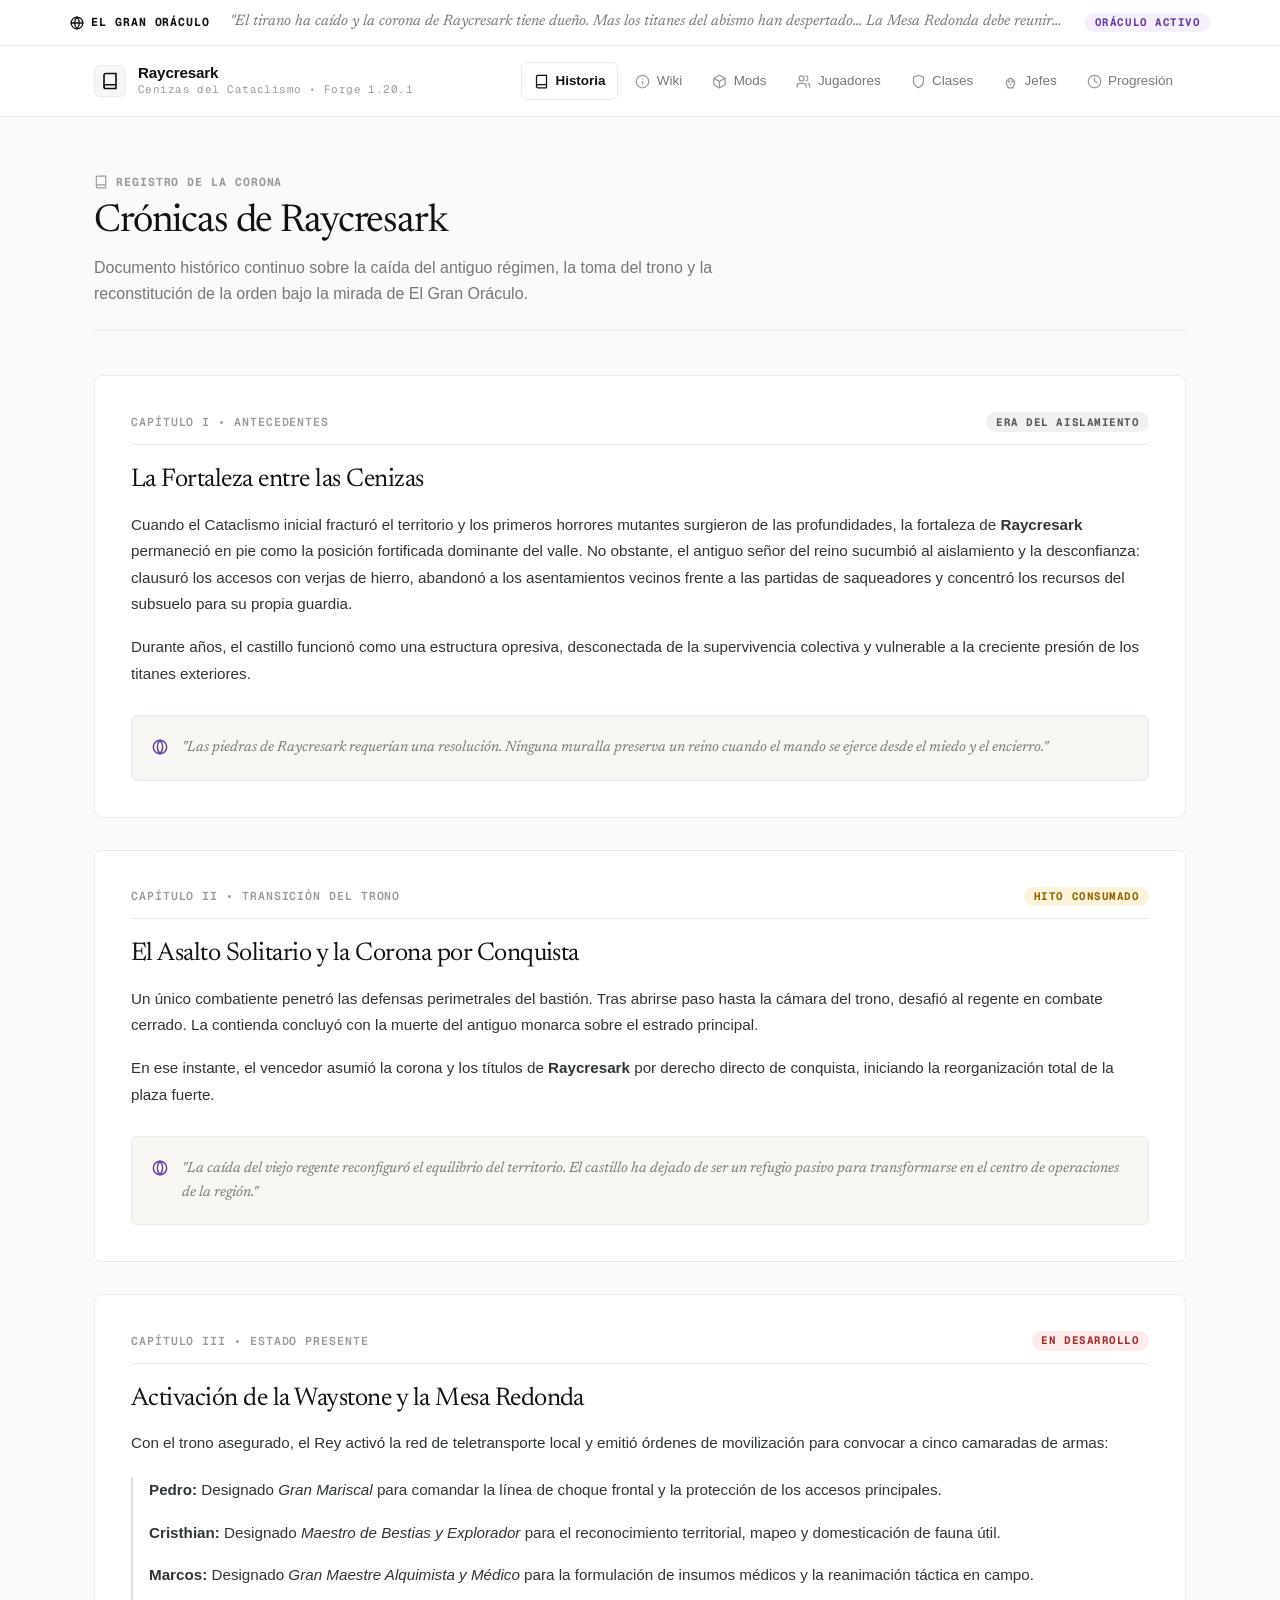
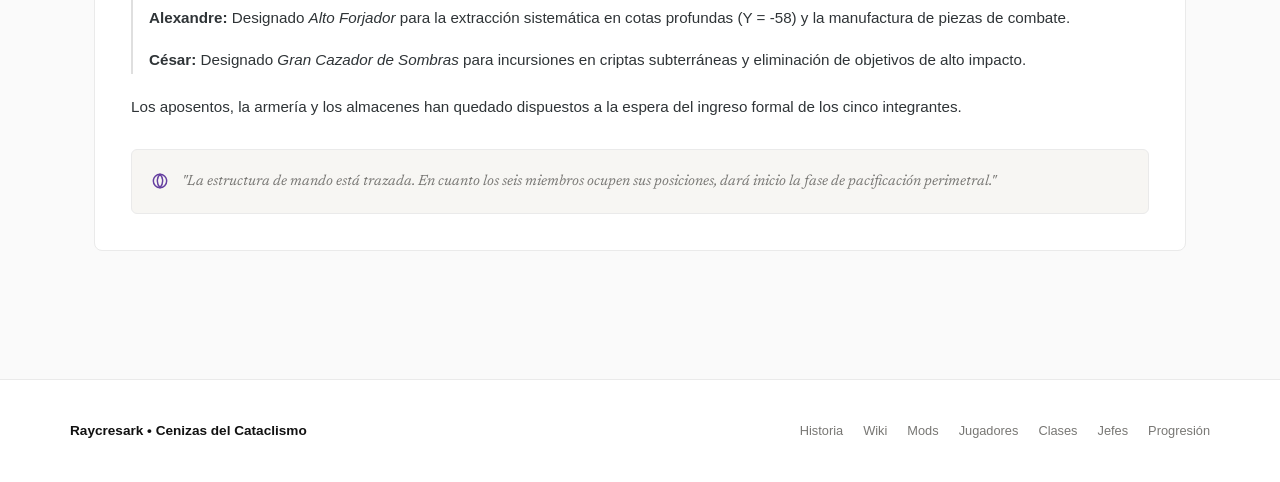
==== commit 2c5c1c9b: "feat(ui): refactor to premium utilitarian minimalist editorial design system" ====
--- a/wiki_site/index.html
+++ b/wiki_site/index.html
@@ -3,19 +3,19 @@
 <head>
   <meta charset="UTF-8">
   <meta name="viewport" content="width=device-width, initial-scale=1.0">
-  <title>Cenizas del Cataclismo — Wiki & Crónicas de Raycresark</title>
+  <title>Raycresark &bull; Cenizas del Cataclismo</title>
   <link rel="stylesheet" href="styles.css">
   <link rel="preconnect" href="https://fonts.googleapis.com">
   <link rel="preconnect" href="https://fonts.gstatic.com" crossorigin>
-  <link href="https://fonts.googleapis.com/css2?family=Cinzel:wght@600;700;800;900&family=Inter:wght@400;500;600;700&family=JetBrains+Mono:wght@500;700&display=swap" rel="stylesheet">
+  <link href="https://fonts.googleapis.com/css2?family=Geist+Mono:wght@400;500;600;700&family=Geist:wght@400;500;600;700&family=Newsreader:ital,opsz,wght@0,6..72,400;0,6..72,500;0,6..72,600;1,6..72,400;1,6..72,500&display=swap" rel="stylesheet">
 </head>
 <body>
 
-  <!-- ORACLE BANNER -->
+  <!-- TOP BAR / ORACLE NOTIFICATION -->
   <aside class="oracle-banner">
     <div class="oracle-inner">
-      <div class="oracle-title">
-        <svg viewBox="0 0 24 24" fill="none" stroke="currentColor" stroke-width="2" stroke-linecap="round" stroke-linejoin="round">
+      <div class="oracle-label">
+        <svg viewBox="0 0 24 24" fill="none" stroke="currentColor" stroke-linecap="round" stroke-linejoin="round">
           <circle cx="12" cy="12" r="10"/><path d="M12 2a14.5 14.5 0 0 0 0 20 14.5 14.5 0 0 0 0-20"/><path d="M2 12h20"/>
         </svg>
         El Gran Oráculo
@@ -23,352 +23,339 @@
       <div class="oracle-text" id="oracle-status">
         "El tirano ha caído y la corona de Raycresark tiene dueño. Mas los titanes del abismo han despertado... La Mesa Redonda debe reunirse."
       </div>
-      <span class="oracle-badge">Oráculo Activo</span>
+      <span class="tag-pastel purple">Oráculo Activo</span>
     </div>
   </aside>
 
   <!-- HEADER & NAVIGATION -->
   <header class="header">
     <div class="header-inner">
-      <a href="#wiki" class="brand" data-target="wiki">
+      <a href="#history" class="brand" data-target="history">
         <div class="brand-icon">
-          <svg viewBox="0 0 24 24" fill="none" stroke="currentColor" stroke-width="2" stroke-linecap="round" stroke-linejoin="round">
-            <path d="m2 4 3 12h14l3-12-6 7-4-7-4 7-6-7zm3 16h14"/>
+          <svg viewBox="0 0 24 24" fill="none" stroke="currentColor" stroke-linecap="round" stroke-linejoin="round">
+            <path d="M4 19.5A2.5 2.5 0 0 1 6.5 17H20"/><path d="M6.5 2H20v20H6.5A2.5 2.5 0 0 1 4 19.5v-15A2.5 2.5 0 0 1 6.5 2z"/>
           </svg>
         </div>
         <div class="brand-text">
           <h1>Raycresark</h1>
-          <span>Cenizas del Cataclismo — Forge 1.20.1</span>
+          <span>Cenizas del Cataclismo &bull; Forge 1.20.1</span>
         </div>
       </a>
 
       <nav class="nav">
-        <a href="#history" class="nav-link" data-target="history">
-          <svg viewBox="0 0 24 24" fill="none" stroke="currentColor" stroke-width="2" stroke-linecap="round" stroke-linejoin="round"><path d="M4 19.5A2.5 2.5 0 0 1 6.5 17H20"/><path d="M6.5 2H20v20H6.5A2.5 2.5 0 0 1 4 19.5v-15A2.5 2.5 0 0 1 6.5 2z"/></svg>
+        <a href="#history" class="nav-link active" data-target="history">
+          <svg viewBox="0 0 24 24" fill="none" stroke="currentColor" stroke-linecap="round" stroke-linejoin="round"><path d="M4 19.5A2.5 2.5 0 0 1 6.5 17H20"/><path d="M6.5 2H20v20H6.5A2.5 2.5 0 0 1 4 19.5v-15A2.5 2.5 0 0 1 6.5 2z"/></svg>
           Historia
         </a>
-        <a href="#wiki" class="nav-link active" data-target="wiki">
-          <svg viewBox="0 0 24 24" fill="none" stroke="currentColor" stroke-width="2" stroke-linecap="round" stroke-linejoin="round"><circle cx="12" cy="12" r="10"/><line x1="12" y1="16" x2="12" y2="12"/><line x1="12" y1="8" x2="12.01" y2="8"/></svg>
+        <a href="#wiki" class="nav-link" data-target="wiki">
+          <svg viewBox="0 0 24 24" fill="none" stroke="currentColor" stroke-linecap="round" stroke-linejoin="round"><circle cx="12" cy="12" r="10"/><line x1="12" y1="16" x2="12" y2="12"/><line x1="12" y1="8" x2="12.01" y2="8"/></svg>
           Wiki
         </a>
         <a href="#mods" class="nav-link" data-target="mods">
-          <svg viewBox="0 0 24 24" fill="none" stroke="currentColor" stroke-width="2" stroke-linecap="round" stroke-linejoin="round"><path d="M21 16V8a2 2 0 0 0-1-1.73l-7-4a2 2 0 0 0-2 0l-7 4A2 2 0 0 0 3 8v8a2 2 0 0 0 1 1.73l7 4a2 2 0 0 0 2 0l7-4A2 2 0 0 0 21 16z"/><polyline points="3.27 6.96 12 12.01 20.73 6.96"/><line x1="12" y1="22.08" x2="12" y2="12"/></svg>
+          <svg viewBox="0 0 24 24" fill="none" stroke="currentColor" stroke-linecap="round" stroke-linejoin="round"><path d="M21 16V8a2 2 0 0 0-1-1.73l-7-4a2 2 0 0 0-2 0l-7 4A2 2 0 0 0 3 8v8a2 2 0 0 0 1 1.73l7 4a2 2 0 0 0 2 0l7-4A2 2 0 0 0 21 16z"/><polyline points="3.27 6.96 12 12.01 20.73 6.96"/><line x1="12" y1="22.08" x2="12" y2="12"/></svg>
           Mods
         </a>
         <a href="#jugadores" class="nav-link" data-target="jugadores">
-          <svg viewBox="0 0 24 24" fill="none" stroke="currentColor" stroke-width="2" stroke-linecap="round" stroke-linejoin="round"><path d="M16 21v-2a4 4 0 0 0-4-4H6a4 4 0 0 0-4 4v2"/><circle cx="9" cy="7" r="4"/><path d="M22 21v-2a4 4 0 0 0-3-3.87"/><path d="M16 3.13a4 4 0 0 1 0 7.75"/></svg>
+          <svg viewBox="0 0 24 24" fill="none" stroke="currentColor" stroke-linecap="round" stroke-linejoin="round"><path d="M16 21v-2a4 4 0 0 0-4-4H6a4 4 0 0 0-4 4v2"/><circle cx="9" cy="7" r="4"/><path d="M22 21v-2a4 4 0 0 0-3-3.87"/><path d="M16 3.13a4 4 0 0 1 0 7.75"/></svg>
           Jugadores
         </a>
         <a href="#clases" class="nav-link" data-target="clases">
-          <svg viewBox="0 0 24 24" fill="none" stroke="currentColor" stroke-width="2" stroke-linecap="round" stroke-linejoin="round"><path d="M12 22s8-4 8-10V5l-8-3-8 3v7c0 6 8 10 8 10z"/></svg>
+          <svg viewBox="0 0 24 24" fill="none" stroke="currentColor" stroke-linecap="round" stroke-linejoin="round"><path d="M12 22s8-4 8-10V5l-8-3-8 3v7c0 6 8 10 8 10z"/></svg>
           Clases
         </a>
         <a href="#jefes" class="nav-link" data-target="jefes">
-          <svg viewBox="0 0 24 24" fill="none" stroke="currentColor" stroke-width="2" stroke-linecap="round" stroke-linejoin="round"><circle cx="9" cy="12" r="1"/><circle cx="15" cy="12" r="1"/><path d="M8 20v2h8v-2"/><path d="m12.5 17-.5-1-.5 1h1z"/><path d="M16 20a3 3 0 0 0 1.5-2.6 6.5 6.5 0 1 0-11 0A3 3 0 0 0 8 20"/></svg>
+          <svg viewBox="0 0 24 24" fill="none" stroke="currentColor" stroke-linecap="round" stroke-linejoin="round"><circle cx="9" cy="12" r="1"/><circle cx="15" cy="12" r="1"/><path d="M8 20v2h8v-2"/><path d="m12.5 17-.5-1-.5 1h1z"/><path d="M16 20a3 3 0 0 0 1.5-2.6 6.5 6.5 0 1 0-11 0A3 3 0 0 0 8 20"/></svg>
           Jefes
         </a>
         <a href="#progresion" class="nav-link" data-target="progresion">
-          <svg viewBox="0 0 24 24" fill="none" stroke="currentColor" stroke-width="2" stroke-linecap="round" stroke-linejoin="round"><circle cx="12" cy="12" r="10"/><polyline points="12 6 12 12 16 14"/></svg>
+          <svg viewBox="0 0 24 24" fill="none" stroke="currentColor" stroke-linecap="round" stroke-linejoin="round"><circle cx="12" cy="12" r="10"/><polyline points="12 6 12 12 16 14"/></svg>
           Progresión
         </a>
       </nav>
     </div>
   </header>
 
-  <!-- MAIN CONTENT CONTAINER -->
+  <!-- MAIN CONTAINER -->
   <main class="main-content">
 
     <!-- ==========================================
          VIEW: HISTORIA / CRÓNICAS DEL ORÁCULO
          ========================================== -->
-    <section id="view-history" class="page-section">
-      <div class="section-header">
-        <div class="section-tag">
-          <svg viewBox="0 0 24 24" fill="none" stroke="currentColor" stroke-width="2"><path d="M4 19.5A2.5 2.5 0 0 1 6.5 17H20"/><path d="M6.5 2H20v20H6.5A2.5 2.5 0 0 1 4 19.5v-15A2.5 2.5 0 0 1 6.5 2z"/></svg>
-          Los Anales de las Cenizas
+    <section id="view-history" class="page-section active">
+      <header class="section-header animate-entry">
+        <div class="section-eyebrow">
+          <svg viewBox="0 0 24 24" width="14" height="14" fill="none" stroke="currentColor" stroke-width="2"><path d="M4 19.5A2.5 2.5 0 0 1 6.5 17H20"/><path d="M6.5 2H20v20H6.5A2.5 2.5 0 0 1 4 19.5v-15A2.5 2.5 0 0 1 6.5 2z"/></svg>
+          Registro de la Corona
         </div>
         <h2 class="section-title">Crónicas de Raycresark</h2>
-        <p class="section-desc">Relato vivo de los acontecimientos, guerras y decretos del reino registrados fielmente por la pluma de El Gran Oráculo.</p>
-      </div>
+        <p class="section-desc">Documento histórico continuo sobre la caída del antiguo régimen, la toma del trono y la reconstitución de la orden bajo la mirada de El Gran Oráculo.</p>
+      </header>
 
       <!-- CAPÍTULO 1 -->
-      <article class="chronicle-chapter">
-        <div class="chronicle-meta">
-          <span class="chronicle-number">Capítulo I &bull; La Era del Aislamiento</span>
-          <span class="badge badge-muted">Antecedentes</span>
-        </div>
-        <h3 class="chronicle-title">La Fortaleza entre las Cenizas</h3>
-        <div class="chronicle-body">
+      <article class="chronicle-entry animate-entry">
+        <div class="chronicle-header">
+          <span class="chronicle-label">Capítulo I &bull; Antecedentes</span>
+          <span class="tag-pastel gray">Era del Aislamiento</span>
+        </div>
+        <h3 class="chronicle-heading">La Fortaleza entre las Cenizas</h3>
+        <div class="chronicle-text">
           <p>
-            Cuando el Cataclismo desgarró el firmamento y las aberraciones mutantes comenzaron a emerger de las grietas del mundo, la gran fortaleza de <strong>Raycresark</strong> alzó sus murallas como el último refugio del valle. Sin embargo, aquel bastión que debió ser luz se tornó en prisión. Su antiguo monarca, enloquecido por el terror a los titanes exteriores, cerró los portones de hierro a cal y canto, dejando a los pueblos aledaños a merced de los saqueadores y las bestias de la noche.
+            Cuando el Cataclismo inicial fracturó el territorio y los primeros horrores mutantes surgieron de las profundidades, la fortaleza de <strong>Raycresark</strong> permaneció en pie como la posición fortificada dominante del valle. No obstante, el antiguo señor del reino sucumbió al aislamiento y la desconfianza: clausuró los accesos con verjas de hierro, abandonó a los asentamientos vecinos frente a las partidas de saqueadores y concentró los recursos del subsuelo para su propia guardia.
           </p>
           <p>
-            Bajo su tiranía, Raycresark se convirtió en un reino sombrío, gobernado por la opresión y el acaparamiento de los metales preciosos extraídos de las profundidades de la tierra.
+            Durante años, el castillo funcionó como una estructura opresiva, desconectada de la supervivencia colectiva y vulnerable a la creciente presión de los titanes exteriores.
           </p>
         </div>
         <div class="oracle-inscription">
-          <svg viewBox="0 0 24 24" fill="none" stroke="currentColor" stroke-width="2"><circle cx="12" cy="12" r="10"/><path d="M12 2a14.5 14.5 0 0 0 0 20 14.5 14.5 0 0 0 0-20"/></svg>
-          <div class="oracle-inscription-text">
-            "Las piedras de Raycresark clamaban por un juicio. Porque no hay fortaleza lo bastante alta para esconderse de las sombras cuando el corazón del gobernante es de barro."
+          <svg viewBox="0 0 24 24" fill="none" stroke="currentColor" stroke-linecap="round" stroke-linejoin="round"><circle cx="12" cy="12" r="10"/><path d="M12 2a14.5 14.5 0 0 0 0 20 14.5 14.5 0 0 0 0-20"/></svg>
+          <div class="oracle-inscription-quote">
+            "Las piedras de Raycresark requerían una resolución. Ninguna muralla preserva un reino cuando el mando se ejerce desde el miedo y el encierro."
           </div>
         </div>
       </article>
 
       <!-- CAPÍTULO 2 -->
-      <article class="chronicle-chapter">
-        <div class="chronicle-meta">
-          <span class="chronicle-number">Capítulo II &bull; El Asedio Solitario</span>
-          <span class="badge badge-gold">Hito Consumado</span>
-        </div>
-        <h3 class="chronicle-title">La Caída del Tirano y la Corona de Sangre</h3>
-        <div class="chronicle-body">
+      <article class="chronicle-entry animate-entry">
+        <div class="chronicle-header">
+          <span class="chronicle-label">Capítulo II &bull; Transición del Trono</span>
+          <span class="tag-pastel yellow">Hito Consumado</span>
+        </div>
+        <h3 class="chronicle-heading">El Asalto Solitario y la Corona por Conquista</h3>
+        <div class="chronicle-text">
           <p>
-            En el día señalado por el destino, un guerrero solitario atravesó las líneas de defensa de Raycresark. Con acero forjado en la supervivencia y reflejos afilados en los páramos, irrumpió en la gran sala del trono.
+            Un único combatiente penetró las defensas perimetrales del bastión. Tras abrirse paso hasta la cámara del trono, desafió al regente en combate cerrado. La contienda concluyó con la muerte del antiguo monarca sobre el estrado principal.
           </p>
           <p>
-            Allí tuvo lugar el duelo singular: la espada del soberano déspota contra el avance imparable del retador. El combate concluyó con la muerte del viejo rey sobre los escalones de piedra. Reclamando la corona dorada y el título real por derecho absoluto de conquista, <strong>el nuevo Rey de Raycresark</strong> se sentó en el trono.
+            En ese instante, el vencedor asumió la corona y los títulos de <strong>Raycresark</strong> por derecho directo de conquista, iniciando la reorganización total de la plaza fuerte.
           </p>
         </div>
         <div class="oracle-inscription">
-          <svg viewBox="0 0 24 24" fill="none" stroke="currentColor" stroke-width="2"><circle cx="12" cy="12" r="10"/><path d="M12 2a14.5 14.5 0 0 0 0 20 14.5 14.5 0 0 0 0-20"/></svg>
-          <div class="oracle-inscription-text">
-            "La sangre del tirano selló el pacto con la tierra. El reino ya no es una jaula; ahora es la forja donde se decidirá el destino del Cataclismo."
+          <svg viewBox="0 0 24 24" fill="none" stroke="currentColor" stroke-linecap="round" stroke-linejoin="round"><circle cx="12" cy="12" r="10"/><path d="M12 2a14.5 14.5 0 0 0 0 20 14.5 14.5 0 0 0 0-20"/></svg>
+          <div class="oracle-inscription-quote">
+            "La caída del viejo regente reconfiguró el equilibrio del territorio. El castillo ha dejado de ser un refugio pasivo para transformarse en el centro de operaciones de la región."
           </div>
         </div>
       </article>
 
       <!-- CAPÍTULO 3 -->
-      <article class="chronicle-chapter">
-        <div class="chronicle-meta">
-          <span class="chronicle-number">Capítulo III &bull; La Nueva Era</span>
-          <span class="badge badge-crimson">Acontecimiento Presente</span>
-        </div>
-        <h3 class="chronicle-title">El Encendido de la Waystone y los Cinco Campeones</h3>
-        <div class="chronicle-body">
+      <article class="chronicle-entry animate-entry">
+        <div class="chronicle-header">
+          <span class="chronicle-label">Capítulo III &bull; Estado Presente</span>
+          <span class="tag-pastel red">En Desarrollo</span>
+        </div>
+        <h3 class="chronicle-heading">Activación de la Waystone y la Mesa Redonda</h3>
+        <div class="chronicle-text">
           <p>
-            Consciente de que gobernar un reino en tiempos de catástrofe requiere más que una sola espada, el nuevo Rey activó la <em>Waystone Real</em> y envió mensajeros a través de los páramos para convocar a sus cinco aliados más leales.
+            Con el trono asegurado, el Rey activó la red de teletransporte local y emitió órdenes de movilización para convocar a cinco camaradas de armas:
           </p>
+          <div style="margin: 1.25rem 0; padding-left: 1rem; border-left: 2px solid var(--border-medium);">
+            <p><strong>Pedro:</strong> Designado <em>Gran Mariscal</em> para comandar la línea de choque frontal y la protección de los accesos principales.</p>
+            <p><strong>Cristhian:</strong> Designado <em>Maestro de Bestias y Explorador</em> para el reconocimiento territorial, mapeo y domesticación de fauna útil.</p>
+            <p><strong>Marcos:</strong> Designado <em>Gran Maestre Alquimista y Médico</em> para la formulación de insumos médicos y la reanimación táctica en campo.</p>
+            <p><strong>Alexandre:</strong> Designado <em>Alto Forjador</em> para la extracción sistemática en cotas profundas (Y = -58) y la manufactura de piezas de combate.</p>
+            <p><strong>César:</strong> Designado <em>Gran Cazador de Sombras</em> para incursiones en criptas subterráneas y eliminación de objetivos de alto impacto.</p>
+          </div>
           <p>
-            Así nace el decreto de la <strong>Mesa Redonda de Raycresark</strong>:
+            Los aposentos, la armería y los almacenes han quedado dispuestos a la espera del ingreso formal de los cinco integrantes.
           </p>
-          <ul class="card-list">
-            <li><strong>Pedro</strong> es nombrado <em>Gran Mariscal de la Guardia</em> para blindar las murallas y liderar la vanguardia de asedio.</li>
-            <li><strong>Cristhian</strong> recibe el título de <em>Maestro de Bestias y Explorador</em> para cartografiar los horizontes y domar las criaturas del cielo y la tierra.</li>
-            <li><strong>Marcos</strong> asume el cargo de <em>Gran Maestre Alquimista y Médico</em> para custodiar la salud y las almas de la orden.</li>
-            <li><strong>Alexandre</strong> es proclamado <em>Alto Forjador e Ingeniero</em> para arrancar los metales de las capas más oscuras (Y=-58) y forjar el arsenal del reino.</li>
-            <li><strong>César</strong> es investido como <em>Gran Cazador de Sombras</em> para purgar las criptas de no-muertos y clavar el filo crítico en los titanes.</li>
-          </ul>
-          <p>
-            El castillo aguarda la llegada de los caballeros. Los cofres de suministro han sido dispuestos, las forjas están calientes y el estandarte de Raycresark ondea con orgullo al viento.
-          </p>
         </div>
         <div class="oracle-inscription">
-          <svg viewBox="0 0 24 24" fill="none" stroke="currentColor" stroke-width="2"><circle cx="12" cy="12" r="10"/><path d="M12 2a14.5 14.5 0 0 0 0 20 14.5 14.5 0 0 0 0-20"/></svg>
-          <div class="oracle-inscription-text">
-            "Las piezas del tablero están colocadas. Cuando los seis caminen juntos tras los muros de Raycresark, las campanas de la guerra tañerán en las profundidades."
+          <svg viewBox="0 0 24 24" fill="none" stroke="currentColor" stroke-linecap="round" stroke-linejoin="round"><circle cx="12" cy="12" r="10"/><path d="M12 2a14.5 14.5 0 0 0 0 20 14.5 14.5 0 0 0 0-20"/></svg>
+          <div class="oracle-inscription-quote">
+            "La estructura de mando está trazada. En cuanto los seis miembros ocupen sus posiciones, dará inicio la fase de pacificación perimetral."
           </div>
         </div>
       </article>
-
     </section>
 
     <!-- ==========================================
          VIEW: WIKI / COMPENDIO GENERAL
          ========================================== -->
-    <section id="view-wiki" class="page-section active">
-      <div class="section-header">
-        <div class="section-tag">
-          <svg viewBox="0 0 24 24" fill="none" stroke="currentColor" stroke-width="2"><circle cx="12" cy="12" r="10"/><line x1="12" y1="16" x2="12" y2="12"/><line x1="12" y1="8" x2="12.01" y2="8"/></svg>
-          Compendio Oficial
-        </div>
-        <h2 class="section-title">El Reino de Raycresark y el Cataclismo</h2>
-        <p class="section-desc">Guía fundamental sobre el mundo, el origen de la corona, mecánicas de supervivencia y directrices para la expedición de la Mesa Redonda.</p>
-      </div>
-
-      <!-- HERO LORE -->
-      <div class="hero-card">
-        <h3>
-          <svg viewBox="0 0 24 24" fill="none" stroke="currentColor" stroke-width="2"><path d="m2 4 3 12h14l3-12-6 7-4-7-4 7-6-7zm3 16h14"/></svg>
-          La Conquista de Raycresark
-        </h3>
-        <p>
-          En los días oscuros posteriores a la Gran Fragmentación, la fortaleza de <strong>Raycresark</strong> se erigía como un bastión impenetrable bajo el yugo de un monarca despótico. Tras un asedio solitario y un duelo a muerte en la sala del trono, el antiguo señor fue derrotado. Reclamada la corona por derecho de conquista, el nuevo soberano ha encendido la <em>Waystone Real</em> para convocar a sus cinco campeones más leales y restaurar el orden en una tierra asolada por titanes y criaturas abisales.
-        </p>
-        <div class="hero-stats">
-          <div class="stat-box">
-            <div class="stat-label">Soberano Actual</div>
-            <div class="stat-value">El Rey Conquistador</div>
-          </div>
-          <div class="stat-box">
-            <div class="stat-label">Estado de la Corte</div>
-            <div class="stat-value">Convocatoria Activa (6 Asientos)</div>
-          </div>
-          <div class="stat-box">
-            <div class="stat-label">Bastión Central</div>
-            <div class="stat-value">Fortaleza de Raycresark</div>
-          </div>
-          <div class="stat-box">
-            <div class="stat-label">Fase del Mundo</div>
-            <div class="stat-value" style="color: var(--text-crimson);">Tier 0 — Tier 1 (Asegurar Fronteras)</div>
-          </div>
-        </div>
-      </div>
-
-      <!-- MECÁNICAS DE SUPERVIVENCIA -->
-      <div class="section-header" style="margin-top: 3rem;">
-        <div class="section-tag">
-          <svg viewBox="0 0 24 24" fill="none" stroke="currentColor" stroke-width="2"><path d="M12 22s8-4 8-10V5l-8-3-8 3v7c0 6 8 10 8 10z"/></svg>
-          Reglas del Mundo
-        </div>
-        <h3 class="section-title" style="font-size: 1.5rem;">Sistemas y Mecánicas Vitales</h3>
-      </div>
-
-      <div class="grid-3">
-        <div class="card">
-          <div class="card-header">
-            <div class="card-title-group">
-              <h4>Reanimación de Aliados</h4>
-              <div class="card-subtitle">PlayerRevive System</div>
-            </div>
-            <div class="card-icon crimson">
-              <svg viewBox="0 0 24 24" fill="none" stroke="currentColor" stroke-width="2"><path d="M19 14c1.49-1.46 3-3.21 3-5.5A5.5 5.5 0 0 0 16.5 3c-1.76 0-3 .5-4.5 2-1.5-1.5-2.74-2-4.5-2A5.5 5.5 0 0 0 2 8.5c0 2.3 1.5 4.05 3 5.5l7 7Z"/></svg>
-            </div>
-          </div>
-          <div class="card-body">
-            <p>Al caer en combate no mueres de inmediato. Entras en estado de <strong>desangrado durante 60 segundos</strong>.</p>
-            <p>Un compañero debe acercarse y <strong>mantener presionado Clic Derecho durante 5 segundos</strong> para salvarte la vida sin perder tu equipo ni tu inventario.</p>
-          </div>
-        </div>
-
-        <div class="card">
-          <div class="card-header">
-            <div class="card-title-group">
-              <h4>Estamina & Paraglider</h4>
-              <div class="card-subtitle">Movilidad Vertical</div>
-            </div>
-            <div class="card-icon cyan">
-              <svg viewBox="0 0 24 24" fill="none" stroke="currentColor" stroke-width="2"><circle cx="12" cy="12" r="10"/><polyline points="12 6 12 12 16 14"/></svg>
-            </div>
-          </div>
-          <div class="card-body">
-            <p>El vuelo en Paraglider consume estamina en tiempo real. Mantén <strong>Espacio</strong> en el aire para desplegarlo.</p>
-            <p>Encuentra estatuas en aldeas para canjear orbes sagrados por <strong>Stamina Vessels</strong> (+resistencia) o contenedores de corazones.</p>
-          </div>
-        </div>
-
-        <div class="card">
-          <div class="card-header">
-            <div class="card-title-group">
-              <h4>Logística de Mochilas</h4>
-              <div class="card-subtitle">Sophisticated Backpacks</div>
-            </div>
-            <div class="card-icon purple">
-              <svg viewBox="0 0 24 24" fill="none" stroke="currentColor" stroke-width="2"><path d="M21 16V8a2 2 0 0 0-1-1.73l-7-4a2 2 0 0 0-2 0l-7 4A2 2 0 0 0 3 8v8a2 2 0 0 0 1 1.73l7 4a2 2 0 0 0 2 0l7-4A2 2 0 0 0 21 16z"/></svg>
-            </div>
-          </div>
-          <div class="card-body">
-            <p>Tu mochila (tecla <strong>B</strong>) es tu taller móvil. Instala mejoras esenciales como <em>Auto-Smelt</em>, <em>Magnet</em> (imán de drops) y <em>Compacting</em> para comprimir minerales.</p>
-          </div>
-        </div>
-      </div>
-
-      <!-- TABLA DE CONTROLES -->
-      <div class="section-header" style="margin-top: 3rem;">
-        <div class="section-tag">
-          <svg viewBox="0 0 24 24" fill="none" stroke="currentColor" stroke-width="2"><path d="M18 3a3 3 0 0 0-3 3v12a3 3 0 0 0 3 3 3 3 0 0 0 3-3V6a3 3 0 0 0-3-3ZM6 3a3 3 0 0 0-3 3v12a3 3 0 0 0 3 3 3 3 0 0 0 3-3V6a3 3 0 0 0-3-3Z"/></svg>
-          Configuración
-        </div>
-        <h3 class="section-title" style="font-size: 1.5rem;">Controles y Atajos Recomendados</h3>
-      </div>
-
-      <div class="table-wrapper">
+    <section id="view-wiki" class="page-section">
+      <header class="section-header animate-entry">
+        <div class="section-eyebrow">
+          <svg viewBox="0 0 24 24" width="14" height="14" fill="none" stroke="currentColor" stroke-width="2"><circle cx="12" cy="12" r="10"/><line x1="12" y1="16" x2="12" y2="12"/><line x1="12" y1="8" x2="12.01" y2="8"/></svg>
+          Documentación de Campaña
+        </div>
+        <h2 class="section-title">Compendio Técnico de Raycresark</h2>
+        <p class="section-desc">Manual de referencia operativa: protocolos de reanimación, navegación vertical, asignación de atajos de teclado y niveles de rendimiento minero.</p>
+      </header>
+
+      <!-- BENTO SUMMARY -->
+      <div class="bento-grid animate-entry">
+        <div class="bento-card bento-col-8 highlight">
+          <div class="bento-header">
+            <div class="bento-title-group">
+              <h3>Estado del Reino de Raycresark</h3>
+              <div class="bento-meta">Jurisdicción &bull; Bastión Central</div>
+            </div>
+            <span class="tag-pastel green">Operativo</span>
+          </div>
+          <div class="bento-body">
+            <p>
+              El castillo de Raycresark funciona como centro neurálgico para el equipo de 6 jugadores. Cuenta con punto de anclaje de viaje rápido vía Waystone, forjas de fundición, barracas y almacén modular compartido.
+            </p>
+            <p>
+              La fase operativa actual corresponde a la <strong>consolidación perimetral (Tier 0 &ndash; Tier 1)</strong>: abastecimiento de hierro y cuero, adquisición de planeadores y neutralización de patrullas de saqueadores.
+            </p>
+          </div>
+          <div class="metrics-row">
+            <div class="metric-item">
+              <span class="metric-label">Comandante</span>
+              <span class="metric-value">El Rey Conquistador</span>
+            </div>
+            <div class="metric-item">
+              <span class="metric-label">Capacidad de Corte</span>
+              <span class="metric-value">6 Plazas Asignadas</span>
+            </div>
+            <div class="metric-item">
+              <span class="metric-label">Nivel de Alerta</span>
+              <span class="metric-value" style="color: var(--pastel-red-text);">Tier 1 (Local)</span>
+            </div>
+          </div>
+        </div>
+
+        <div class="bento-card bento-col-4">
+          <div class="bento-header">
+            <div class="bento-title-group">
+              <h4>Reanimación Táctica</h4>
+              <div class="bento-meta">PlayerRevive</div>
+            </div>
+            <div class="bento-icon">
+              <svg viewBox="0 0 24 24" fill="none" stroke="currentColor"><path d="M19 14c1.49-1.46 3-3.21 3-5.5A5.5 5.5 0 0 0 16.5 3c-1.76 0-3 .5-4.5 2-1.5-1.5-2.74-2-4.5-2A5.5 5.5 0 0 0 2 8.5c0 2.3 1.5 4.05 3 5.5l7 7Z"/></svg>
+            </div>
+          </div>
+          <div class="bento-body">
+            <p>Al agotarse la salud en combate, el jugador entra en estado de desangrado durante <strong>60 segundos</strong>.</p>
+            <p>Cualquier compañero puede reanimarlo manteniendo pulsado <kbd>Clic Derecho</kbd> durante 5 segundos continuos.</p>
+          </div>
+        </div>
+
+        <div class="bento-card bento-col-6">
+          <div class="bento-header">
+            <div class="bento-title-group">
+              <h4>Planeador y Estamina</h4>
+              <div class="bento-meta">Paraglider Mod</div>
+            </div>
+            <div class="bento-icon">
+              <svg viewBox="0 0 24 24" fill="none" stroke="currentColor"><circle cx="12" cy="12" r="10"/><polyline points="12 6 12 12 16 14"/></svg>
+            </div>
+          </div>
+          <div class="bento-body">
+            <p>Mantener <kbd>Espacio</kbd> en el aire para desplegar el planeador. El vuelo drena la barra de resistencia.</p>
+            <p>Localizar estatuas en aldeas para canjear recipientes espirituales por <strong>Stamina Vessels</strong> adicionales.</p>
+          </div>
+        </div>
+
+        <div class="bento-card bento-col-6">
+          <div class="bento-header">
+            <div class="bento-title-group">
+              <h4>Mochilas Modulares</h4>
+              <div class="bento-meta">Sophisticated Backpacks</div>
+            </div>
+            <div class="bento-icon">
+              <svg viewBox="0 0 24 24" fill="none" stroke="currentColor"><path d="M21 16V8a2 2 0 0 0-1-1.73l-7-4a2 2 0 0 0-2 0l-7 4A2 2 0 0 0 3 8v8a2 2 0 0 0 1 1.73l7 4a2 2 0 0 0 2 0l7-4A2 2 0 0 0 21 16z"/></svg>
+            </div>
+          </div>
+          <div class="bento-body">
+            <p>Abrir inventario de mochila con la tecla <kbd>B</kbd>. Admite mejoras funcionales de imán, fundición automática y compresión de minerales en bloque.</p>
+          </div>
+        </div>
+      </div>
+
+      <!-- CONTROLES -->
+      <div class="window-chrome animate-entry">
+        <div class="window-chrome-bar">
+          <span class="window-dot"></span>
+          <span class="window-dot"></span>
+          <span class="window-dot"></span>
+          <span style="font-family: var(--font-mono); font-size: 0.72rem; color: var(--text-muted); margin-left: 0.5rem;">configuracion_controles.tab</span>
+        </div>
         <table>
           <thead>
             <tr>
-              <th>Tecla</th>
-              <th>Acción en Combate / Aventura</th>
-              <th>Mod de Origen</th>
-              <th>Uso Táctico</th>
+              <th style="width: 20%;">Asignación</th>
+              <th style="width: 30%;">Función Operativa</th>
+              <th style="width: 25%;">Módulo</th>
+              <th>Propósito Táctico</th>
             </tr>
           </thead>
           <tbody>
             <tr>
-              <td><span class="badge badge-gold">B</span></td>
-              <td>Abrir Mochila</td>
+              <td><kbd>B</kbd></td>
+              <td>Acceso a Mochila</td>
               <td>Sophisticated Backpacks</td>
-              <td>Acceso rápido sin colocar el inventario en el suelo.</td>
-            </tr>
-            <tr>
-              <td><span class="badge badge-crimson">R</span></td>
-              <td>Rodada Evasiva / I-Frames</td>
+              <td>Gestión de suministros en marcha.</td>
+            </tr>
+            <tr>
+              <td><kbd>R</kbd></td>
+              <td>Rodada Evasiva</td>
               <td>Better Combat</td>
-              <td>Esquive con invulnerabilidad temporal contra jefes.</td>
-            </tr>
-            <tr>
-              <td><span class="badge badge-cyan">M</span></td>
-              <td>Abrir Mapa Mundial</td>
+              <td>Cuadros de invulnerabilidad (I-frames) contra jefes.</td>
+            </tr>
+            <tr>
+              <td><kbd>M</kbd></td>
+              <td>Mapa de Territorio</td>
               <td>Xaero's WorldMap</td>
-              <td>Rastreo de fortalezas, mazmorras y waypoints de la corona.</td>
-            </tr>
-            <tr>
-              <td><span class="badge badge-purple">K</span></td>
-              <td>Registro de Jefes</td>
+              <td>Visualización de waypoints, cotas y fortalezas.</td>
+            </tr>
+            <tr>
+              <td><kbd>K</kbd></td>
+              <td>Registro de Titanes</td>
               <td>Boss Checklist</td>
-              <td>Consulta qué titanes han sido derrotados en el mundo.</td>
-            </tr>
-            <tr>
-              <td><span class="badge badge-emerald">Clic Derecho (5s)</span></td>
+              <td>Verificación de jefes derrotados en la sesión.</td>
+            </tr>
+            <tr>
+              <td><kbd>Clic Derecho (5s)</kbd></td>
               <td>Reanimar Compañero</td>
               <td>PlayerRevive</td>
-              <td>Salvar a un aliado caído en estado de desangrado.</td>
+              <td>Recuperación de aliados caídos en combate.</td>
             </tr>
           </tbody>
         </table>
       </div>
 
-      <!-- TABLA DE MINERÍA -->
-      <div class="section-header" style="margin-top: 3rem;">
-        <div class="section-tag">
-          <svg viewBox="0 0 24 24" fill="none" stroke="currentColor" stroke-width="2"><path d="m15 12-8.5 8.5c-.8.8-2.2.8-3 0 0 0 0 0 0 0-.8-.8-.8-2.2 0-3L12 9"/></svg>
-          Extracción
-        </div>
-        <h3 class="section-title" style="font-size: 1.5rem;">Capas Óptimas de Minería (1.20.1)</h3>
-      </div>
-
-      <div class="table-wrapper">
+      <!-- MINERÍA -->
+      <div class="window-chrome animate-entry">
+        <div class="window-chrome-bar">
+          <span class="window-dot"></span>
+          <span class="window-dot"></span>
+          <span class="window-dot"></span>
+          <span style="font-family: var(--font-mono); font-size: 0.72rem; color: var(--text-muted); margin-left: 0.5rem;">cotas_extraccion_mineral.tab</span>
+        </div>
         <table>
           <thead>
             <tr>
-              <th>Mineral / Recurso</th>
-              <th>Capa Óptima (Y)</th>
-              <th>Rango Total</th>
-              <th>Ubicación y Notas</th>
+              <th style="width: 25%;">Material</th>
+              <th style="width: 25%;">Cota Óptima (Y)</th>
+              <th style="width: 20%;">Rango Total</th>
+              <th>Notas de Yacimiento</th>
             </tr>
           </thead>
           <tbody>
             <tr>
-              <td style="font-weight:700; color: var(--text-cyan);">Diamante</td>
-              <td><strong>Y = -58 a -53</strong></td>
+              <td style="font-weight: 600;">Diamante</td>
+              <td><kbd>Y = -58 a -53</kbd></td>
               <td>Y: -64 a 16</td>
-              <td>Punto dulce en Y = -58 justo encima de la Bedrock.</td>
-            </tr>
-            <tr>
-              <td style="font-weight:700; color: var(--text-crimson);">Escombros Antiguos (Netherite)</td>
-              <td><strong>Y = 15</strong></td>
+              <td>Mayor concentración en Y = -58, directamente sobre lecho de roca.</td>
+            </tr>
+            <tr>
+              <td style="font-weight: 600;">Escombros Antiguos (Netherite)</td>
+              <td><kbd>Y = 15</kbd></td>
               <td>Y: 8 a 119</td>
-              <td>En el Nether; usar camas o anclas para minado explosivo.</td>
-            </tr>
-            <tr>
-              <td style="font-weight:700; color: var(--text-gold-dark);">Hierro</td>
-              <td><strong>Y = 16 y Y = 232</strong></td>
+              <td>Dimensión del Nether; extracción eficiente con explosión controlada.</td>
+            </tr>
+            <tr>
+              <td style="font-weight: 600;">Hierro</td>
+              <td><kbd>Y = 16 y Y = 232</kbd></td>
               <td>Y: -64 a 320</td>
-              <td>Picos montañosos altos o en cavernas a nivel 16.</td>
-            </tr>
-            <tr>
-              <td style="font-weight:700; color: var(--text-purple);">Aquamarine & Minerales Abisales</td>
-              <td><strong>Y = -32 a -50</strong></td>
+              <td>Formaciones montañosas altas o cavernas estándar a nivel 16.</td>
+            </tr>
+            <tr>
+              <td style="font-weight: 600;">Aquamarine & Minerales Abisales</td>
+              <td><kbd>Y = -32 a -50</kbd></td>
               <td>Y: -64 a 0</td>
-              <td>Cuevas sumergidas en biomas de océano congelado (Aquamirae).</td>
+              <td>Subsuelo sumergido en biomas de océano glacial (Aquamirae).</td>
             </tr>
           </tbody>
         </table>
@@ -379,38 +366,37 @@
          VIEW: MODS / DIRECTORIO
          ========================================== -->
     <section id="view-mods" class="page-section">
-      <div class="section-header">
-        <div class="section-tag">
-          <svg viewBox="0 0 24 24" fill="none" stroke="currentColor" stroke-width="2"><path d="M21 16V8a2 2 0 0 0-1-1.73l-7-4a2 2 0 0 0-2 0l-7 4A2 2 0 0 0 3 8v8a2 2 0 0 0 1 1.73l7 4a2 2 0 0 0 2 0l7-4A2 2 0 0 0 21 16z"/></svg>
-          Directorio de Modificaciones
-        </div>
-        <h2 class="section-title">Mods de Cenizas del Cataclismo</h2>
-        <p class="section-desc">Catálogo de componentes técnicos, sistemas de combate, estructuras y módulos de jugabilidad activos en el servidor.</p>
-      </div>
-
-      <!-- FILTROS Y BÚSQUEDA -->
-      <div class="filter-bar">
-        <div class="search-box">
-          <svg class="search-icon" viewBox="0 0 24 24" fill="none" stroke="currentColor" stroke-width="2"><circle cx="11" cy="11" r="8"/><path d="m21 21-4.3-4.3"/></svg>
-          <input type="text" id="mod-search-input" placeholder="Buscar mod por nombre o descripción...">
-        </div>
-        <div class="filter-btn-group">
-          <button class="filter-btn mod-filter-btn active" data-cat="all">Todos</button>
-          <button class="filter-btn mod-filter-btn" data-cat="jefes">Jefes & Mazmorras</button>
-          <button class="filter-btn mod-filter-btn" data-cat="combate">Combate & Armas</button>
-          <button class="filter-btn mod-filter-btn" data-cat="mundo">Mundo & Estructuras</button>
-          <button class="filter-btn mod-filter-btn" data-cat="utilidad">Utilidad & Supervivencia</button>
-        </div>
-      </div>
-
-      <!-- TABLA DE MODS -->
-      <div class="table-wrapper">
+      <header class="section-header animate-entry">
+        <div class="section-eyebrow">
+          <svg viewBox="0 0 24 24" width="14" height="14" fill="none" stroke="currentColor" stroke-width="2"><path d="M21 16V8a2 2 0 0 0-1-1.73l-7-4a2 2 0 0 0-2 0l-7 4A2 2 0 0 0 3 8v8a2 2 0 0 0 1 1.73l7 4a2 2 0 0 0 2 0l7-4A2 2 0 0 0 21 16z"/></svg>
+          Directorio del Modpack
+        </div>
+        <h2 class="section-title">Componentes y Módulos Activos</h2>
+        <p class="section-desc">Registro sistemático de librerías, estructuras, extensiones de combate y utilidades instaladas en el servidor Forge 1.20.1.</p>
+      </header>
+
+      <!-- CONTROL BAR -->
+      <div class="control-bar animate-entry">
+        <div class="search-field">
+          <svg viewBox="0 0 24 24" fill="none" stroke="currentColor"><circle cx="11" cy="11" r="8"/><path d="m21 21-4.3-4.3"/></svg>
+          <input type="text" id="mod-search-input" placeholder="Filtrar por nombre o descripción...">
+        </div>
+        <div class="filter-pills">
+          <button class="pill-btn mod-filter-btn active" data-cat="all">Todos</button>
+          <button class="pill-btn mod-filter-btn" data-cat="jefes">Jefes & Mazmorras</button>
+          <button class="pill-btn mod-filter-btn" data-cat="combate">Combate</button>
+          <button class="pill-btn mod-filter-btn" data-cat="mundo">Mundo</button>
+          <button class="pill-btn mod-filter-btn" data-cat="utilidad">Utilidad</button>
+        </div>
+      </div>
+
+      <div class="table-frame animate-entry">
         <table>
           <thead>
             <tr>
-              <th style="width: 25%;">Nombre del Mod</th>
-              <th style="width: 20%;">Categoría</th>
-              <th>Propósito e Impacto en el Juego</th>
+              <th style="width: 25%;">Identificador</th>
+              <th style="width: 18%;">Categoría</th>
+              <th>Descripción Funcional</th>
             </tr>
           </thead>
           <tbody id="mods-table-body">
@@ -424,16 +410,16 @@
          VIEW: JUGADORES / MESA REDONDA
          ========================================== -->
     <section id="view-jugadores" class="page-section">
-      <div class="section-header">
-        <div class="section-tag">
-          <svg viewBox="0 0 24 24" fill="none" stroke="currentColor" stroke-width="2"><path d="M16 21v-2a4 4 0 0 0-4-4H6a4 4 0 0 0-4 4v2"/><circle cx="9" cy="7" r="4"/><path d="M22 21v-2a4 4 0 0 0-3-3.87"/><path d="M16 3.13a4 4 0 0 1 0 7.75"/></svg>
-          La Corte de Raycresark
-        </div>
-        <h2 class="section-title">Los Seis Asientos de la Mesa Redonda</h2>
-        <p class="section-desc">Fichas nobiliarias y tácticas de los gobernantes y campeones de la corona. Cada miembro cumple un rol vital en el combate y la gestión del reino.</p>
-      </div>
-
-      <div class="grid-2" id="jugadores-grid">
+      <header class="section-header animate-entry">
+        <div class="section-eyebrow">
+          <svg viewBox="0 0 24 24" width="14" height="14" fill="none" stroke="currentColor" stroke-width="2"><path d="M16 21v-2a4 4 0 0 0-4-4H6a4 4 0 0 0-4 4v2"/><circle cx="9" cy="7" r="4"/><path d="M22 21v-2a4 4 0 0 0-3-3.87"/><path d="M16 3.13a4 4 0 0 1 0 7.75"/></svg>
+          Corte y Estructura de Mando
+        </div>
+        <h2 class="section-title">La Mesa Redonda de Raycresark</h2>
+        <p class="section-desc">Fichas de asignación técnica para los seis integrantes de la orden. Cada posición cuenta con armamento designado, responsabilidades de base y rol táctico.</p>
+      </header>
+
+      <div class="bento-grid" id="jugadores-grid">
         <!-- Rendered by app.js -->
       </div>
     </section>
@@ -442,16 +428,16 @@
          VIEW: CLASES / MANUAL INICIAL
          ========================================== -->
     <section id="view-clases" class="page-section">
-      <div class="section-header">
-        <div class="section-tag">
-          <svg viewBox="0 0 24 24" fill="none" stroke="currentColor" stroke-width="2"><path d="M12 22s8-4 8-10V5l-8-3-8 3v7c0 6 8 10 8 10z"/></svg>
-          Manual de Iniciación
-        </div>
-        <h2 class="section-title">Arquetipos y Especializaciones</h2>
-        <p class="section-desc">Manual de clases oficiales para elegir al inicio de la aventura. Cada arquetipo define atributos iniciales, estilo de combate y compatibilidad con armaduras.</p>
-      </div>
-
-      <div class="grid-3" id="clases-grid">
+      <header class="section-header animate-entry">
+        <div class="section-eyebrow">
+          <svg viewBox="0 0 24 24" width="14" height="14" fill="none" stroke="currentColor" stroke-width="2"><path d="M12 22s8-4 8-10V5l-8-3-8 3v7c0 6 8 10 8 10z"/></svg>
+          Manual de Especialización
+        </div>
+        <h2 class="section-title">Arquetipos Iniciales de Selección</h2>
+        <p class="section-desc">Especificación de los seis perfiles de combate disponibles para el despliegue en grupo, con balance métrico de vitalidad, ataque, agilidad y apoyo.</p>
+      </header>
+
+      <div class="bento-grid" id="clases-grid">
         <!-- Rendered by app.js -->
       </div>
     </section>
@@ -460,30 +446,29 @@
          VIEW: JEFES / BESTIARIO
          ========================================== -->
     <section id="view-jefes" class="page-section">
-      <div class="section-header">
-        <div class="section-tag">
-          <svg viewBox="0 0 24 24" fill="none" stroke="currentColor" stroke-width="2"><circle cx="9" cy="12" r="1"/><circle cx="15" cy="12" r="1"/><path d="M8 20v2h8v-2"/><path d="m12.5 17-.5-1-.5 1h1z"/><path d="M16 20a3 3 0 0 0 1.5-2.6 6.5 6.5 0 1 0-11 0A3 3 0 0 0 8 20"/></svg>
+      <header class="section-header animate-entry">
+        <div class="section-eyebrow">
+          <svg viewBox="0 0 24 24" width="14" height="14" fill="none" stroke="currentColor" stroke-width="2"><circle cx="9" cy="12" r="1"/><circle cx="15" cy="12" r="1"/><path d="M8 20v2h8v-2"/><path d="m12.5 17-.5-1-.5 1h1z"/><path d="M16 20a3 3 0 0 0 1.5-2.6 6.5 6.5 0 1 0-11 0A3 3 0 0 0 8 20"/></svg>
           Bestiario de Titanes
         </div>
-        <h2 class="section-title">Jefes y Encuentros Legendarios</h2>
-        <p class="section-desc">Estrategias de asalto, puntos débiles, patrones de ataque y recompensas míticas clasificadas por nivel de poder (Tiers 0 a 5).</p>
-      </div>
-
-      <!-- FILTRO DE TIERS -->
-      <div class="filter-bar">
-        <span style="font-size: 0.82rem; font-weight: 700; color: var(--text-gold); text-transform: uppercase; letter-spacing: 0.08em;">Filtrar por Tier:</span>
-        <div class="filter-btn-group">
-          <button class="filter-btn boss-filter-btn active" data-tier="all">Todos los Tiers</button>
-          <button class="filter-btn boss-filter-btn" data-tier="0">Tier 0 (Inicio)</button>
-          <button class="filter-btn boss-filter-btn" data-tier="1">Tier 1 (Mazmorras)</button>
-          <button class="filter-btn boss-filter-btn" data-tier="2">Tier 2 (Océano Helado)</button>
-          <button class="filter-btn boss-filter-btn" data-tier="3">Tier 3 (Nether Volcánico)</button>
-          <button class="filter-btn boss-filter-btn" data-tier="4">Tier 4 (El Vacío & Fábrica)</button>
-          <button class="filter-btn boss-filter-btn" data-tier="5">Tier 5 (Titanes Finales)</button>
-        </div>
-      </div>
-
-      <div class="grid-2" id="jefes-grid">
+        <h2 class="section-title">Jefes y Encuentros por Fases</h2>
+        <p class="section-desc">Protocolos de combate para los encuentros mayores del modpack, clasificados por Tiers de equipamiento del 0 al 5.</p>
+      </header>
+
+      <div class="control-bar animate-entry">
+        <span style="font-family: var(--font-mono); font-size: 0.75rem; color: var(--text-muted); text-transform: uppercase;">Filtrar Fase:</span>
+        <div class="filter-pills">
+          <button class="pill-btn boss-filter-btn active" data-tier="all">Todos</button>
+          <button class="pill-btn boss-filter-btn" data-tier="0">Tier 0</button>
+          <button class="pill-btn boss-filter-btn" data-tier="1">Tier 1</button>
+          <button class="pill-btn boss-filter-btn" data-tier="2">Tier 2</button>
+          <button class="pill-btn boss-filter-btn" data-tier="3">Tier 3</button>
+          <button class="pill-btn boss-filter-btn" data-tier="4">Tier 4</button>
+          <button class="pill-btn boss-filter-btn" data-tier="5">Tier 5</button>
+        </div>
+      </div>
+
+      <div class="bento-grid" id="jefes-grid">
         <!-- Rendered by app.js -->
       </div>
     </section>
@@ -492,115 +477,109 @@
          VIEW: PROGRESIÓN / LÍNEA DE TIEMPO
          ========================================== -->
     <section id="view-progresion" class="page-section">
-      <div class="section-header">
-        <div class="section-tag">
-          <svg viewBox="0 0 24 24" fill="none" stroke="currentColor" stroke-width="2"><circle cx="12" cy="12" r="10"/><polyline points="12 6 12 12 16 14"/></svg>
-          Registro de la Era
-        </div>
-        <h2 class="section-title">Línea de Tiempo de Raycresark</h2>
-        <p class="section-desc">Las fases de progresión y acontecimientos clave dictados por El Gran Oráculo. Este registro se actualiza conforme la Mesa Redonda cumple nuevas hazañas en el mundo.</p>
-      </div>
-
-      <div class="timeline">
+      <header class="section-header animate-entry">
+        <div class="section-eyebrow">
+          <svg viewBox="0 0 24 24" width="14" height="14" fill="none" stroke="currentColor" stroke-width="2"><circle cx="12" cy="12" r="10"/><polyline points="12 6 12 12 16 14"/></svg>
+          Cronología Operativa
+        </div>
+        <h2 class="section-title">Línea de Progresión Territorial</h2>
+        <p class="section-desc">Estado de avance de las fases de campaña dictadas por El Gran Oráculo, desde la conquista inicial hasta los objetivos dimensionales del End.</p>
+      </header>
+
+      <div class="timeline-editorial animate-entry">
 
         <!-- NODO 0: CONQUISTA (COMPLETADO) -->
-        <div class="timeline-node completed">
-          <div class="timeline-dot">
-            <svg viewBox="0 0 24 24" fill="none" stroke="currentColor" stroke-width="2"><polyline points="20 6 9 17 4 12"/></svg>
-          </div>
-          <div class="timeline-content">
-            <div class="timeline-header">
-              <div class="timeline-phase">Fase 0: La Caída del Tirano & Coronación</div>
-              <div class="timeline-date">Acontecimiento Consumado</div>
-            </div>
-            <p>
-              El héroe solitario penetra las defensas del castillo de <strong>Raycresark</strong>, abate al viejo rey en combate singular y reclama la corona del reino. La bandera real vuelve a ondear sobre la fortaleza central.
-            </p>
-            <div class="oracle-quote">
-              "El trono tiene sangre nueva. Un conquistador se sienta sobre las piedras de Raycresark, pero el eco de su espada ha resonado en las profundidades del mundo..."
+        <div class="timeline-item completed">
+          <div class="timeline-marker"></div>
+          <div class="timeline-box">
+            <div class="timeline-box-header">
+              <div class="timeline-box-title">Fase 0: Toma de Raycresark & Muerte del Tirano</div>
+              <span class="tag-pastel green">Consumado</span>
+            </div>
+            <p style="font-size: 0.92rem; color: var(--text-body);">
+              Incursión en solitario sobre el bastión principal. Eliminación del antiguo mandatario en combate singular y asunción del título de Rey de Raycresark.
+            </p>
+            <div class="oracle-inscription" style="margin-top: 1rem; padding: 0.85rem 1rem;">
+              <svg viewBox="0 0 24 24" fill="none" stroke="currentColor"><circle cx="12" cy="12" r="10"/><path d="M12 2a14.5 14.5 0 0 0 0 20 14.5 14.5 0 0 0 0-20"/></svg>
+              <div class="oracle-inscription-quote">
+                "La fortaleza ha cambiado de regente. Las bases del reino han sido refundadas para afrontar los desafíos del Cataclismo."
+              </div>
             </div>
           </div>
         </div>
 
         <!-- NODO 1: CONVOCATORIA (ACTIVO) -->
-        <div class="timeline-node active">
-          <div class="timeline-dot">
-            <svg viewBox="0 0 24 24" fill="none" stroke="currentColor" stroke-width="2"><path d="M12 22s8-4 8-10V5l-8-3-8 3v7c0 6 8 10 8 10z"/></svg>
-          </div>
-          <div class="timeline-content">
-            <div class="timeline-header">
-              <div class="timeline-phase" style="color: var(--text-crimson);">Fase 1: El Llamado de los Cinco Campeones</div>
-              <div class="timeline-date"><span class="badge badge-crimson">Acontecimiento en Curso</span></div>
-            </div>
-            <p>
-              El Rey emite el decreto real para convocar a <strong>Pedro, Cristhian, Marcos, Alexandre y César</strong> a la sala de la Mesa Redonda. Se preparan los aposentos, la forja y los suministros de inicio para asegurar el perímetro del reino contra saqueadores y bestias nocturnas.
-            </p>
-            <div class="oracle-quote">
-              "Cinco almas acudirán a la llamada de la corona. Si logran forjar el acero y domar los cielos, las sombras de la frontera retrocederán."
+        <div class="timeline-item active">
+          <div class="timeline-marker"></div>
+          <div class="timeline-box">
+            <div class="timeline-box-header">
+              <div class="timeline-box-title">Fase 1: Convocatoria de la Mesa Redonda & Tier 1</div>
+              <span class="tag-pastel red">En Curso</span>
+            </div>
+            <p style="font-size: 0.92rem; color: var(--text-body);">
+              Llamamiento formal a Pedro, Cristhian, Marcos, Alexandre y César. Establecimiento de la base de operaciones, aprovisionamiento inicial y neutralización de amenazas terrestres (Mutant Monsters, Ferrous Wroughtnaut).
+            </p>
+            <div class="oracle-inscription" style="margin-top: 1rem; padding: 0.85rem 1rem;">
+              <svg viewBox="0 0 24 24" fill="none" stroke="currentColor"><circle cx="12" cy="12" r="10"/><path d="M12 2a14.5 14.5 0 0 0 0 20 14.5 14.5 0 0 0 0-20"/></svg>
+              <div class="oracle-inscription-quote">
+                "La cohesión del equipo en las primeras expediciones determinará la estabilidad de las fronteras de Raycresark."
+              </div>
             </div>
           </div>
         </div>
 
         <!-- NODO 2: EXPEDICIÓN GLACIAL (FUTURO) -->
-        <div class="timeline-node">
-          <div class="timeline-dot">
-            <svg viewBox="0 0 24 24" fill="none" stroke="currentColor" stroke-width="2"><circle cx="12" cy="12" r="10"/></svg>
-          </div>
-          <div class="timeline-content">
-            <div class="timeline-header">
-              <div class="timeline-phase">Fase 2: La Expedición al Océano Helado (Tier 2)</div>
-              <div class="timeline-date"><span class="badge badge-muted">Profecía Sellada</span></div>
-            </div>
-            <p>
-              El reino de Raycresark sentirá el frío glacial del abismo marino. La orden construirá una flota para marchar hacia los hielos eternos y desafiar al buque espectral de la <strong>Capitana Cornelia</strong> (*Aquamirae*).
+        <div class="timeline-item">
+          <div class="timeline-marker"></div>
+          <div class="timeline-box">
+            <div class="timeline-box-header">
+              <div class="timeline-box-title">Fase 2: Expedición Naval al Océano Glacial (Tier 2)</div>
+              <span class="tag-pastel gray">Pendiente</span>
+            </div>
+            <p style="font-size: 0.92rem; color: var(--text-secondary);">
+              Despliegue hacia las aguas boreales congeladas para abordar el buque fantasma de la Capitana Cornelia (Aquamirae) y asegurar aleaciones de teratoma.
             </p>
           </div>
         </div>
 
         <!-- NODO 3: CRUZADA DEL NETHER (FUTURO) -->
-        <div class="timeline-node">
-          <div class="timeline-dot">
-            <svg viewBox="0 0 24 24" fill="none" stroke="currentColor" stroke-width="2"><circle cx="12" cy="12" r="10"/></svg>
-          </div>
-          <div class="timeline-content">
-            <div class="timeline-header">
-              <div class="timeline-phase">Fase 3: La Cruzada del Fuego Volcánico (Tier 3)</div>
-              <div class="timeline-date"><span class="badge badge-muted">Profecía Sellada</span></div>
-            </div>
-            <p>
-              Apertura del portal hacia el infierno renacido de <em>Incendium</em>. Asalto a la <em>Monstrous Forge</em> para extraer el Netherite puro de la <strong>Netherite Monstrosity</strong> y duelo con <strong>Ignis</strong> en la arena de fuego.
+        <div class="timeline-item">
+          <div class="timeline-marker"></div>
+          <div class="timeline-box">
+            <div class="timeline-box-header">
+              <div class="timeline-box-title">Fase 3: Campaña Volcánica del Nether (Tier 3)</div>
+              <span class="tag-pastel gray">Pendiente</span>
+            </div>
+            <p style="font-size: 0.92rem; color: var(--text-secondary);">
+              Incursión en los biomas de Incendium. Asalto a la Forja Monstruosa para extraer lingotes de Netherite puro y neutralización de Ignis en la arena ígnea.
             </p>
           </div>
         </div>
 
         <!-- NODO 4: EL VACÍO Y LA FÁBRICA (FUTURO) -->
-        <div class="timeline-node">
-          <div class="timeline-dot">
-            <svg viewBox="0 0 24 24" fill="none" stroke="currentColor" stroke-width="2"><circle cx="12" cy="12" r="10"/></svg>
-          </div>
-          <div class="timeline-content">
-            <div class="timeline-header">
-              <div class="timeline-phase">Fase 4: La Fábrica Prohibida y el Gusano del Vacío (Tier 4)</div>
-              <div class="timeline-date"><span class="badge badge-muted">Profecía Sellada</span></div>
-            </div>
-            <p>
-              Incursión en la fábrica subterránea para desactivar al <strong>Harbinger</strong> y viaje al Fin para dar caza al colosal <strong>Void Worm</strong> entre las estrellas del vacío.
+        <div class="timeline-item">
+          <div class="timeline-marker"></div>
+          <div class="timeline-box">
+            <div class="timeline-box-header">
+              <div class="timeline-box-title">Fase 4: Fábrica Mecánica & Caza del Void Worm (Tier 4)</div>
+              <span class="tag-pastel gray">Pendiente</span>
+            </div>
+            <p style="font-size: 0.92rem; color: var(--text-secondary);">
+              Desactivación del Harbinger en las cotas de lecho de roca y apertura del vórtice del End para cazar al Void Worm entre las islas flotantes.
             </p>
           </div>
         </div>
 
         <!-- NODO 5: EL JUICIO FINAL (FUTURO) -->
-        <div class="timeline-node">
-          <div class="timeline-dot">
-            <svg viewBox="0 0 24 24" fill="none" stroke="currentColor" stroke-width="2"><circle cx="12" cy="12" r="10"/></svg>
-          </div>
-          <div class="timeline-content">
-            <div class="timeline-header">
-              <div class="timeline-phase">Fase 5: El Juicio del Leviatán (Tier 5)</div>
-              <div class="timeline-date"><span class="badge badge-muted">Profecía Final</span></div>
-            </div>
-            <p>
-              El enfrentamiento definitivo en la Ciudad Sumergida del End contra <strong>The Leviathan</strong>, donde se decidirá el destino final de Raycresark y de todas las cenizas del cataclismo.
+        <div class="timeline-item">
+          <div class="timeline-marker"></div>
+          <div class="timeline-box">
+            <div class="timeline-box-header">
+              <div class="timeline-box-title">Fase 5: El Enfrentamiento en la Ciudad Sumergida (Tier 5)</div>
+              <span class="tag-pastel gray">Objetivo Final</span>
+            </div>
+            <p style="font-size: 0.92rem; color: var(--text-secondary);">
+              Asalto conjunto a la Fosa Abisal del Fin para derrotar a The Leviathan y asegurar el dominio absoluto sobre el territorio.
             </p>
           </div>
         </div>
@@ -613,6 +592,9 @@
   <!-- FOOTER -->
   <footer class="footer">
     <div class="footer-inner">
+      <div class="footer-brand">
+        Raycresark &bull; Cenizas del Cataclismo
+      </div>
       <div class="footer-links">
         <a href="#history" data-target="history">Historia</a>
         <a href="#wiki" data-target="wiki">Wiki</a>
@@ -622,12 +604,6 @@
         <a href="#jefes" data-target="jefes">Jefes</a>
         <a href="#progresion" data-target="progresion">Progresión</a>
       </div>
-      <p style="color: var(--text-gold-dark); font-family: var(--font-serif); font-size: 0.9rem; font-weight: 700;">
-        Las Crónicas de Raycresark — Registradas por El Gran Oráculo de las Cenizas
-      </p>
-      <p style="font-size: 0.76rem; color: var(--text-muted);">
-        Minecraft Forge 1.20.1 &bull; Modpack Oficial Cenizas del Cataclismo &bull; Cero Emojis &bull; Vector Graphics Edition
-      </p>
     </div>
   </footer>
 
--- a/wiki_site/styles.css
+++ b/wiki_site/styles.css
@@ -1,49 +1,60 @@
 /* ==========================================================================
    CENIZAS DEL CATACLISMO — WIKI & CRÓNICAS DE RAYCRESARK
-   Tema: Manuscrito Medieval / Pergamino Claro & Oro Imperial (Light Theme)
+   Protocol: Premium Utilitarian Minimalism & Editorial UI
    ========================================================================== */
 
 :root {
-  --bg-main: #f5f2eb;
+  /* Canvas & Surfaces */
+  --bg-canvas: #fafafa;
   --bg-surface: #ffffff;
-  --bg-surface-elevated: #faf8f5;
-  --bg-card: #ffffff;
-  --bg-card-hover: #fcfbfa;
-  --border-subtle: #e2dcd0;
-  --border-medium: #cfc6b6;
-  --border-gold: #b3882a;
-  --border-gold-glow: rgba(179, 136, 42, 0.25);
-  --border-crimson: #9c2727;
+  --bg-surface-subtle: #f7f6f3;
+  --bg-surface-elevated: #ffffff;
   
-  --text-primary: #1c202a;
-  --text-secondary: #475467;
-  --text-muted: #718096;
-  --text-gold: #8c6716;
-  --text-gold-dark: #6e500d;
-  --text-crimson: #9c2727;
-  --text-cyan: #0e7490;
-  --text-emerald: #15803d;
-  --text-purple: #6b21a8;
-
-  --accent-gold: #b3882a;
-  --accent-gold-light: #fef9ee;
-  --accent-crimson: #9c2727;
-  --accent-blue: #1e3a8a;
-
-  --font-serif: 'Cinzel', 'Trajan Pro', 'Georgia', serif;
-  --font-sans: 'Inter', system-ui, -apple-system, BlinkMacSystemFont, 'Segoe UI', Roboto, sans-serif;
-  --font-mono: 'JetBrains Mono', 'Fira Code', monospace;
-
-  --shadow-sm: 0 1px 3px rgba(0, 0, 0, 0.06), 0 1px 2px rgba(0, 0, 0, 0.04);
-  --shadow-md: 0 4px 12px rgba(0, 0, 0, 0.07), 0 2px 4px rgba(0, 0, 0, 0.04);
-  --shadow-lg: 0 10px 25px rgba(0, 0, 0, 0.09), 0 4px 10px rgba(0, 0, 0, 0.04);
-  --shadow-gold: 0 0 15px rgba(179, 136, 42, 0.15);
-
+  /* Structural Borders */
+  --border-subtle: #eaeaea;
+  --border-medium: #dfdfdf;
+  --border-dark: #111111;
+
+  /* Typography */
+  --text-primary: #111111;
+  --text-body: #2f3437;
+  --text-secondary: #787774;
+  --text-muted: #9b9a97;
+
+  /* Spot Pastels */
+  --pastel-red-bg: #fdebec;
+  --pastel-red-text: #9f2f2d;
+  
+  --pastel-blue-bg: #e1f3fe;
+  --pastel-blue-text: #1f6c9f;
+  
+  --pastel-green-bg: #edf3ec;
+  --pastel-green-text: #346538;
+  
+  --pastel-yellow-bg: #fbf3db;
+  --pastel-yellow-text: #956400;
+
+  --pastel-purple-bg: #f4eefd;
+  --pastel-purple-text: #653fa0;
+
+  --pastel-gray-bg: #f0f0ef;
+  --pastel-gray-text: #5a5a57;
+
+  /* Font Stacks */
+  --font-serif: 'Newsreader', 'Playfair Display', 'Georgia', serif;
+  --font-sans: 'Geist Sans', 'SF Pro Display', -apple-system, BlinkMacSystemFont, 'Helvetica Neue', sans-serif;
+  --font-mono: 'Geist Mono', 'SF Mono', 'JetBrains Mono', monospace;
+
+  /* Layout & Geometry */
+  --radius-xs: 4px;
   --radius-sm: 6px;
-  --radius-md: 10px;
-  --radius-lg: 14px;
-  --transition-fast: 0.15s ease;
-  --transition-normal: 0.25s cubic-bezier(0.4, 0, 0.2, 1);
+  --radius-md: 8px;
+  --radius-lg: 12px;
+
+  /* Transitions */
+  --ease-editorial: cubic-bezier(0.16, 1, 0.3, 1);
+  --transition-fast: 150ms var(--ease-editorial);
+  --transition-normal: 250ms var(--ease-editorial);
 }
 
 * {
@@ -55,16 +66,13 @@
 html {
   font-size: 16px;
   scroll-behavior: smooth;
+  -webkit-font-smoothing: antialiased;
+  -moz-osx-font-smoothing: grayscale;
 }
 
 body {
-  background-color: var(--bg-main);
-  background-image: 
-    radial-gradient(circle at 50% 0%, rgba(179, 136, 42, 0.06), transparent 50%),
-    radial-gradient(circle at 90% 40%, rgba(156, 39, 39, 0.03), transparent 45%),
-    radial-gradient(circle at 10% 80%, rgba(30, 58, 138, 0.04), transparent 50%);
-  background-attachment: fixed;
-  color: var(--text-primary);
+  background-color: var(--bg-canvas);
+  color: var(--text-body);
   font-family: var(--font-sans);
   line-height: 1.6;
   min-height: 100vh;
@@ -73,23 +81,116 @@
 }
 
 /* ==========================================================================
-   HEADER & NAVEGACIÓN
+   TOP BAR / ORACLE NOTIFICATION
+   ========================================================================== */
+
+.oracle-banner {
+  background: var(--bg-surface);
+  border-bottom: 1px solid var(--border-subtle);
+  padding: 0.65rem 1.5rem;
+  font-size: 0.82rem;
+}
+
+.oracle-inner {
+  max-width: 1140px;
+  margin: 0 auto;
+  display: flex;
+  align-items: center;
+  justify-content: space-between;
+  gap: 1.25rem;
+}
+
+.oracle-label {
+  display: inline-flex;
+  align-items: center;
+  gap: 0.45rem;
+  font-family: var(--font-mono);
+  font-size: 0.72rem;
+  font-weight: 700;
+  text-transform: uppercase;
+  letter-spacing: 0.08em;
+  color: var(--text-primary);
+  white-space: nowrap;
+}
+
+.oracle-label svg {
+  width: 14px;
+  height: 14px;
+  stroke-width: 2.2;
+}
+
+.oracle-text {
+  color: var(--text-secondary);
+  font-family: var(--font-serif);
+  font-size: 0.95rem;
+  font-style: italic;
+  overflow: hidden;
+  text-overflow: ellipsis;
+  white-space: nowrap;
+}
+
+.tag-pastel {
+  display: inline-flex;
+  align-items: center;
+  gap: 0.35rem;
+  padding: 0.2rem 0.6rem;
+  border-radius: 9999px;
+  font-family: var(--font-mono);
+  font-size: 0.68rem;
+  font-weight: 700;
+  text-transform: uppercase;
+  letter-spacing: 0.05em;
+  line-height: 1.2;
+  white-space: nowrap;
+}
+
+.tag-pastel.purple {
+  background: var(--pastel-purple-bg);
+  color: var(--pastel-purple-text);
+}
+
+.tag-pastel.yellow {
+  background: var(--pastel-yellow-bg);
+  color: var(--pastel-yellow-text);
+}
+
+.tag-pastel.green {
+  background: var(--pastel-green-bg);
+  color: var(--pastel-green-text);
+}
+
+.tag-pastel.blue {
+  background: var(--pastel-blue-bg);
+  color: var(--pastel-blue-text);
+}
+
+.tag-pastel.red {
+  background: var(--pastel-red-bg);
+  color: var(--pastel-red-text);
+}
+
+.tag-pastel.gray {
+  background: var(--pastel-gray-bg);
+  color: var(--pastel-gray-text);
+}
+
+/* ==========================================================================
+   NAVIGATION & HEADER
    ========================================================================== */
 
 .header {
   position: sticky;
   top: 0;
   z-index: 100;
-  background: rgba(255, 255, 255, 0.95);
-  backdrop-filter: blur(12px);
+  background: rgba(255, 255, 255, 0.92);
+  backdrop-filter: blur(8px);
   border-bottom: 1px solid var(--border-subtle);
-  box-shadow: var(--shadow-sm);
 }
 
 .header-inner {
-  max-width: 1380px;
+  max-width: 1140px;
   margin: 0 auto;
-  padding: 0.85rem 1.5rem;
+  padding: 1rem 1.5rem;
   display: flex;
   align-items: center;
   justify-content: space-between;
@@ -99,990 +200,681 @@
 .brand {
   display: flex;
   align-items: center;
-  gap: 0.85rem;
+  gap: 0.75rem;
   text-decoration: none;
   color: var(--text-primary);
-  cursor: pointer;
 }
 
 .brand-icon {
-  width: 40px;
-  height: 40px;
-  padding: 7px;
-  background: #fdfaf3;
-  border: 1.5px solid var(--border-gold);
+  width: 32px;
+  height: 32px;
+  border: 1px solid var(--border-subtle);
+  background: var(--bg-surface-subtle);
   border-radius: var(--radius-sm);
-  color: var(--accent-gold);
   display: flex;
   align-items: center;
   justify-content: center;
-  box-shadow: var(--shadow-gold);
+  color: var(--text-primary);
 }
 
 .brand-icon svg {
-  width: 24px;
-  height: 24px;
+  width: 18px;
+  height: 18px;
+  stroke-width: 2.2;
 }
 
 .brand-text h1 {
-  font-family: var(--font-serif);
-  font-size: 1.2rem;
-  font-weight: 800;
-  letter-spacing: 0.06em;
-  color: #1a1e27;
-  text-transform: uppercase;
+  font-family: var(--font-sans);
+  font-size: 0.95rem;
+  font-weight: 700;
+  letter-spacing: -0.01em;
+  color: var(--text-primary);
   line-height: 1.15;
 }
 
 .brand-text span {
-  font-size: 0.72rem;
+  font-family: var(--font-mono);
+  font-size: 0.68rem;
   color: var(--text-muted);
-  letter-spacing: 0.1em;
-  text-transform: uppercase;
+  letter-spacing: 0.04em;
   display: block;
-  font-weight: 600;
 }
 
 .nav {
   display: flex;
   align-items: center;
-  gap: 0.35rem;
+  gap: 0.25rem;
   flex-wrap: wrap;
 }
 
 .nav-link {
   display: inline-flex;
   align-items: center;
-  gap: 0.45rem;
-  padding: 0.5rem 0.85rem;
-  font-size: 0.86rem;
-  font-weight: 600;
-  letter-spacing: 0.02em;
+  gap: 0.4rem;
+  padding: 0.45rem 0.75rem;
+  font-family: var(--font-sans);
+  font-size: 0.84rem;
+  font-weight: 500;
   color: var(--text-secondary);
   text-decoration: none;
   border-radius: var(--radius-sm);
   border: 1px solid transparent;
-  transition: all var(--transition-normal);
+  transition: all var(--transition-fast);
   cursor: pointer;
 }
 
 .nav-link svg {
-  width: 17px;
-  height: 17px;
+  width: 15px;
+  height: 15px;
+  stroke-width: 2;
   color: var(--text-muted);
   transition: color var(--transition-fast);
 }
 
 .nav-link:hover {
   color: var(--text-primary);
-  background: rgba(179, 136, 42, 0.08);
-  border-color: rgba(179, 136, 42, 0.2);
+  background: var(--bg-surface-subtle);
 }
 
 .nav-link:hover svg {
-  color: var(--accent-gold);
+  color: var(--text-primary);
 }
 
 .nav-link.active {
-  color: var(--text-gold-dark);
-  background: #fdf7e9;
-  border-color: var(--border-gold);
-  box-shadow: 0 1px 3px rgba(179, 136, 42, 0.15);
+  color: var(--text-primary);
+  background: var(--bg-surface);
+  border-color: var(--border-subtle);
+  font-weight: 600;
 }
 
 .nav-link.active svg {
-  color: var(--accent-gold);
-}
-
-/* ==========================================================================
-   ORACLE BANNER
-   ========================================================================== */
-
-.oracle-banner {
-  background: #f5efff;
-  border-bottom: 1px solid #e2d3f7;
-  padding: 0.65rem 1.5rem;
-  font-size: 0.85rem;
-}
-
-.oracle-inner {
-  max-width: 1380px;
+  color: var(--text-primary);
+}
+
+/* ==========================================================================
+   MAIN CONTAINER & EDITORIAL LAYOUT
+   ========================================================================== */
+
+.main-content {
+  flex: 1;
+  max-width: 1140px;
+  width: 100%;
   margin: 0 auto;
-  display: flex;
-  align-items: center;
+  padding: 3.5rem 1.5rem 6rem;
+}
+
+.page-section {
+  display: none;
+}
+
+.page-section.active {
+  display: block;
+}
+
+/* Scroll Entry Animation */
+.animate-entry {
+  opacity: 0;
+  transform: translateY(12px);
+  transition: opacity 600ms var(--ease-editorial), transform 600ms var(--ease-editorial);
+}
+
+.animate-entry.in-view {
+  opacity: 1;
+  transform: translateY(0);
+}
+
+/* ==========================================================================
+   SECTION HEADERS (EDITORIAL STYLE)
+   ========================================================================== */
+
+.section-header {
+  margin-bottom: 2.75rem;
+  padding-bottom: 1.5rem;
+  border-bottom: 1px solid var(--border-subtle);
+}
+
+.section-eyebrow {
+  display: flex;
+  align-items: center;
+  gap: 0.5rem;
+  font-family: var(--font-mono);
+  font-size: 0.72rem;
+  font-weight: 700;
+  text-transform: uppercase;
+  letter-spacing: 0.08em;
+  color: var(--text-muted);
+  margin-bottom: 0.6rem;
+}
+
+.section-title {
+  font-family: var(--font-serif);
+  font-size: 2.4rem;
+  font-weight: 400;
+  letter-spacing: -0.03em;
+  line-height: 1.1;
+  color: var(--text-primary);
+}
+
+.section-desc {
+  color: var(--text-secondary);
+  font-size: 1rem;
+  line-height: 1.6;
+  margin-top: 0.75rem;
+  max-width: 720px;
+}
+
+/* ==========================================================================
+   BENTO GRID LAYOUTS
+   ========================================================================== */
+
+.bento-grid {
+  display: grid;
+  grid-template-columns: repeat(12, 1fr);
+  gap: 1.25rem;
+  margin-bottom: 2.5rem;
+}
+
+.bento-col-12 { grid-column: span 12; }
+.bento-col-8  { grid-column: span 8; }
+.bento-col-6  { grid-column: span 6; }
+.bento-col-4  { grid-column: span 4; }
+
+.bento-card {
+  background: var(--bg-surface);
+  border: 1px solid var(--border-subtle);
+  border-radius: var(--radius-md);
+  padding: 1.75rem;
+  display: flex;
+  flex-direction: column;
+  transition: border-color var(--transition-fast), box-shadow var(--transition-fast);
+}
+
+.bento-card:hover {
+  border-color: var(--border-medium);
+  box-shadow: 0 2px 8px rgba(0, 0, 0, 0.03);
+}
+
+.bento-card.highlight {
+  background: var(--bg-surface);
+  border-left: 3px solid var(--border-dark);
+}
+
+.bento-header {
+  display: flex;
+  align-items: flex-start;
   justify-content: space-between;
   gap: 1rem;
-}
-
-.oracle-title {
-  display: flex;
-  align-items: center;
-  gap: 0.5rem;
+  margin-bottom: 1.25rem;
+}
+
+.bento-title-group h3,
+.bento-title-group h4 {
   font-family: var(--font-serif);
-  color: var(--text-purple);
-  font-weight: 800;
-  letter-spacing: 0.05em;
+  font-size: 1.25rem;
+  font-weight: 400;
+  letter-spacing: -0.02em;
+  color: var(--text-primary);
+  line-height: 1.2;
+}
+
+.bento-title-group .bento-meta {
+  font-family: var(--font-mono);
+  font-size: 0.72rem;
+  color: var(--text-muted);
   text-transform: uppercase;
-  font-size: 0.8rem;
-  white-space: nowrap;
-}
-
-.oracle-title svg {
-  width: 18px;
-  height: 18px;
-  color: var(--text-purple);
-}
-
-.oracle-text {
-  color: #4a2870;
-  font-style: italic;
-  overflow: hidden;
-  text-overflow: ellipsis;
-  white-space: nowrap;
-  font-weight: 500;
-}
-
-.oracle-badge {
-  background: #ffffff;
-  border: 1px solid #d4bbf5;
-  color: var(--text-purple);
-  padding: 0.2rem 0.65rem;
-  border-radius: 999px;
-  font-size: 0.7rem;
-  font-weight: 700;
-  text-transform: uppercase;
-  letter-spacing: 0.06em;
-  white-space: nowrap;
-}
-
-/* ==========================================================================
-   MAIN CONTENT & LAYOUT
-   ========================================================================== */
-
-.main-content {
+  letter-spacing: 0.04em;
+  margin-top: 0.25rem;
+}
+
+.bento-icon {
+  width: 32px;
+  height: 32px;
+  border-radius: var(--radius-xs);
+  background: var(--bg-surface-subtle);
+  border: 1px solid var(--border-subtle);
+  display: flex;
+  align-items: center;
+  justify-content: center;
+  color: var(--text-primary);
+  flex-shrink: 0;
+}
+
+.bento-icon svg {
+  width: 16px;
+  height: 16px;
+  stroke-width: 2.2;
+}
+
+.bento-body {
+  color: var(--text-body);
+  font-size: 0.92rem;
+  line-height: 1.65;
   flex: 1;
-  max-width: 1380px;
-  width: 100%;
-  margin: 0 auto;
-  padding: 2.5rem 1.5rem 4rem;
-}
-
-.page-section {
-  display: none;
-  animation: fadeIn 0.3s cubic-bezier(0.4, 0, 0.2, 1);
-}
-
-.page-section.active {
-  display: block;
-}
-
-@keyframes fadeIn {
-  from { opacity: 0; transform: translateY(6px); }
-  to { opacity: 1; transform: translateY(0); }
-}
-
-/* ==========================================================================
-   SECTION HEADERS
-   ========================================================================== */
-
-.section-header {
-  margin-bottom: 2rem;
-  position: relative;
-  padding-bottom: 1rem;
-  border-bottom: 1px solid var(--border-subtle);
-}
-
-.section-header::after {
-  content: '';
-  position: absolute;
-  bottom: -1px;
-  left: 0;
-  width: 90px;
-  height: 3px;
-  background: var(--border-gold);
-  border-radius: 2px;
-}
-
-.section-tag {
-  display: inline-flex;
-  align-items: center;
-  gap: 0.4rem;
-  font-size: 0.74rem;
-  text-transform: uppercase;
-  letter-spacing: 0.12em;
-  color: var(--text-gold);
-  font-weight: 800;
-  margin-bottom: 0.35rem;
-}
-
-.section-tag svg {
-  width: 15px;
-  height: 15px;
-}
-
-.section-title {
-  font-family: var(--font-serif);
-  font-size: 2.1rem;
-  font-weight: 800;
-  letter-spacing: 0.03em;
-  color: #1a1e27;
-  line-height: 1.2;
-}
-
-.section-desc {
-  color: var(--text-secondary);
-  font-size: 0.96rem;
-  margin-top: 0.45rem;
-  max-width: 880px;
-}
-
-/* ==========================================================================
-   HERO CALLOUT / LORE HIGHLIGHT
-   ========================================================================== */
-
-.hero-card {
-  background: #ffffff;
-  border: 1px solid var(--border-subtle);
-  border-left: 5px solid var(--border-gold);
-  border-radius: var(--radius-md);
-  padding: 2rem;
-  margin-bottom: 2.5rem;
-  box-shadow: var(--shadow-md);
-  position: relative;
-  overflow: hidden;
-}
-
-.hero-card h3 {
-  font-family: var(--font-serif);
-  color: #1a1e27;
-  font-size: 1.35rem;
-  font-weight: 800;
-  margin-bottom: 0.85rem;
-  display: flex;
-  align-items: center;
-  gap: 0.65rem;
-}
-
-.hero-card h3 svg {
-  width: 22px;
-  height: 22px;
-  color: var(--accent-gold);
-}
-
-.hero-card p {
-  color: var(--text-secondary);
-  font-size: 0.96rem;
-  line-height: 1.7;
-  margin-bottom: 1rem;
-}
-
-.hero-stats {
+}
+
+.bento-body p {
+  margin-bottom: 0.75rem;
+}
+
+.bento-body p:last-child {
+  margin-bottom: 0;
+}
+
+.bento-footer {
+  margin-top: 1.5rem;
+  padding-top: 0.85rem;
+  border-top: 1px solid var(--border-subtle);
+  display: flex;
+  align-items: center;
+  justify-content: space-between;
+  font-family: var(--font-mono);
+  font-size: 0.72rem;
+  color: var(--text-muted);
+}
+
+/* ==========================================================================
+   STAT BLOCKS & METRICS
+   ========================================================================== */
+
+.metrics-row {
   display: grid;
-  grid-template-columns: repeat(auto-fit, minmax(220px, 1fr));
+  grid-template-columns: repeat(auto-fit, minmax(180px, 1fr));
   gap: 1rem;
   margin-top: 1.5rem;
   padding-top: 1.5rem;
   border-top: 1px solid var(--border-subtle);
 }
 
-.stat-box {
-  background: var(--bg-surface-elevated);
-  padding: 0.85rem 1.1rem;
+.metric-item {
+  display: flex;
+  flex-direction: column;
+}
+
+.metric-label {
+  font-family: var(--font-mono);
+  font-size: 0.68rem;
+  text-transform: uppercase;
+  letter-spacing: 0.06em;
+  color: var(--text-muted);
+  margin-bottom: 0.2rem;
+}
+
+.metric-value {
+  font-family: var(--font-sans);
+  font-size: 1.1rem;
+  font-weight: 600;
+  letter-spacing: -0.01em;
+  color: var(--text-primary);
+}
+
+/* ==========================================================================
+   KEYSTROKE & SHORTCUT MICRO-UI
+   ========================================================================== */
+
+kbd {
+  display: inline-block;
+  padding: 0.15rem 0.45rem;
+  font-family: var(--font-mono);
+  font-size: 0.75rem;
+  font-weight: 600;
+  line-height: 1.2;
+  color: var(--text-primary);
+  background: var(--bg-surface-subtle);
+  border: 1px solid var(--border-medium);
+  border-radius: var(--radius-xs);
+}
+
+/* ==========================================================================
+   DATA TABLES (MINIMALIST UTILITY)
+   ========================================================================== */
+
+.table-frame {
+  background: var(--bg-surface);
+  border: 1px solid var(--border-subtle);
+  border-radius: var(--radius-md);
+  overflow: hidden;
+  margin-bottom: 2.5rem;
+}
+
+table {
+  width: 100%;
+  border-collapse: collapse;
+  text-align: left;
+  font-size: 0.88rem;
+}
+
+th {
+  background: var(--bg-surface-subtle);
+  font-family: var(--font-mono);
+  font-size: 0.72rem;
+  text-transform: uppercase;
+  letter-spacing: 0.06em;
+  color: var(--text-secondary);
+  font-weight: 600;
+  padding: 0.85rem 1.25rem;
+  border-bottom: 1px solid var(--border-subtle);
+}
+
+td {
+  padding: 0.95rem 1.25rem;
+  border-bottom: 1px solid var(--border-subtle);
+  color: var(--text-body);
+}
+
+tr:last-child td {
+  border-bottom: none;
+}
+
+tr:hover td {
+  background: #faf9f7;
+}
+
+/* ==========================================================================
+   SEARCH & FILTERS
+   ========================================================================== */
+
+.control-bar {
+  display: flex;
+  align-items: center;
+  justify-content: space-between;
+  gap: 1rem;
+  margin-bottom: 1.5rem;
+  flex-wrap: wrap;
+}
+
+.search-field {
+  position: relative;
+  flex: 1;
+  min-width: 260px;
+  max-width: 420px;
+}
+
+.search-field input {
+  width: 100%;
+  padding: 0.55rem 0.85rem 0.55rem 2.25rem;
+  background: var(--bg-surface);
+  border: 1px solid var(--border-subtle);
   border-radius: var(--radius-sm);
+  font-family: var(--font-sans);
+  font-size: 0.85rem;
+  color: var(--text-primary);
+  outline: none;
+  transition: border-color var(--transition-fast);
+}
+
+.search-field input:focus {
+  border-color: var(--border-dark);
+}
+
+.search-field svg {
+  position: absolute;
+  left: 0.75rem;
+  top: 50%;
+  transform: translateY(-50%);
+  width: 14px;
+  height: 14px;
+  stroke-width: 2;
+  color: var(--text-muted);
+  pointer-events: none;
+}
+
+.filter-pills {
+  display: flex;
+  gap: 0.35rem;
+  flex-wrap: wrap;
+}
+
+.pill-btn {
+  padding: 0.4rem 0.75rem;
+  background: var(--bg-surface);
   border: 1px solid var(--border-subtle);
-}
-
-.stat-label {
+  border-radius: var(--radius-sm);
+  font-family: var(--font-sans);
+  font-size: 0.78rem;
+  font-weight: 500;
+  color: var(--text-secondary);
+  cursor: pointer;
+  transition: all var(--transition-fast);
+}
+
+.pill-btn:hover {
+  background: var(--bg-surface-subtle);
+  color: var(--text-primary);
+}
+
+.pill-btn.active {
+  background: var(--border-dark);
+  color: #ffffff;
+  border-color: var(--border-dark);
+  font-weight: 600;
+}
+
+/* ==========================================================================
+   CHRONICLES & HISTORY VIEW
+   ========================================================================== */
+
+.chronicle-entry {
+  background: var(--bg-surface);
+  border: 1px solid var(--border-subtle);
+  border-radius: var(--radius-md);
+  padding: 2.25rem;
+  margin-bottom: 2rem;
+}
+
+.chronicle-header {
+  display: flex;
+  align-items: center;
+  justify-content: space-between;
+  margin-bottom: 1.25rem;
+  padding-bottom: 0.75rem;
+  border-bottom: 1px solid var(--border-subtle);
+}
+
+.chronicle-label {
+  font-family: var(--font-mono);
   font-size: 0.72rem;
   text-transform: uppercase;
   letter-spacing: 0.08em;
   color: var(--text-muted);
-  font-weight: 700;
-  margin-bottom: 0.25rem;
-}
-
-.stat-value {
+  font-weight: 600;
+}
+
+.chronicle-heading {
   font-family: var(--font-serif);
-  font-size: 1.1rem;
-  font-weight: 800;
-  color: #1a1e27;
-}
-
-/* ==========================================================================
-   GRID & CARDS
-   ========================================================================== */
-
-.grid-2 {
-  display: grid;
-  grid-template-columns: repeat(auto-fit, minmax(380px, 1fr));
-  gap: 1.5rem;
-}
-
-.grid-3 {
-  display: grid;
-  grid-template-columns: repeat(auto-fit, minmax(320px, 1fr));
-  gap: 1.5rem;
-}
-
-.card {
-  background: var(--bg-card);
+  font-size: 1.6rem;
+  font-weight: 400;
+  letter-spacing: -0.02em;
+  color: var(--text-primary);
+  line-height: 1.2;
+  margin-bottom: 1rem;
+}
+
+.chronicle-text {
+  font-size: 0.95rem;
+  line-height: 1.75;
+  color: var(--text-body);
+}
+
+.chronicle-text p {
+  margin-bottom: 1rem;
+}
+
+.chronicle-text p:last-child {
+  margin-bottom: 0;
+}
+
+.oracle-inscription {
+  margin-top: 1.75rem;
+  padding: 1.25rem;
+  background: var(--bg-surface-subtle);
+  border: 1px solid var(--border-subtle);
+  border-radius: var(--radius-sm);
+  display: flex;
+  gap: 0.85rem;
+  align-items: flex-start;
+}
+
+.oracle-inscription svg {
+  width: 16px;
+  height: 16px;
+  stroke-width: 2.2;
+  color: var(--pastel-purple-text);
+  flex-shrink: 0;
+  margin-top: 3px;
+}
+
+.oracle-inscription-quote {
+  font-family: var(--font-serif);
+  font-size: 0.92rem;
+  font-style: italic;
+  line-height: 1.6;
+  color: var(--text-secondary);
+}
+
+/* ==========================================================================
+   TIMELINE (PROGRESIÓN)
+   ========================================================================== */
+
+.timeline-editorial {
+  position: relative;
+  padding-left: 2rem;
+  margin-top: 1.5rem;
+}
+
+.timeline-editorial::before {
+  content: '';
+  position: absolute;
+  left: 6px;
+  top: 8px;
+  bottom: 8px;
+  width: 1px;
+  background: var(--border-subtle);
+}
+
+.timeline-item {
+  position: relative;
+  margin-bottom: 2.25rem;
+}
+
+.timeline-marker {
+  position: absolute;
+  left: -2rem;
+  top: 4px;
+  width: 13px;
+  height: 13px;
+  border-radius: 50%;
+  background: var(--bg-canvas);
+  border: 2px solid var(--border-medium);
+}
+
+.timeline-item.completed .timeline-marker {
+  background: var(--border-dark);
+  border-color: var(--border-dark);
+}
+
+.timeline-item.active .timeline-marker {
+  background: #ffffff;
+  border-color: var(--pastel-red-text);
+  box-shadow: 0 0 0 3px var(--pastel-red-bg);
+}
+
+.timeline-box {
+  background: var(--bg-surface);
   border: 1px solid var(--border-subtle);
   border-radius: var(--radius-md);
-  padding: 1.6rem;
-  box-shadow: var(--shadow-sm);
-  transition: all var(--transition-normal);
-  display: flex;
-  flex-direction: column;
-}
-
-.card:hover {
-  background: var(--bg-card-hover);
-  border-color: var(--border-gold);
-  transform: translateY(-2px);
-  box-shadow: var(--shadow-md);
-}
-
-.card-header {
-  display: flex;
-  align-items: flex-start;
+  padding: 1.5rem;
+}
+
+.timeline-item.active .timeline-box {
+  border-left: 3px solid var(--border-dark);
+}
+
+.timeline-box-header {
+  display: flex;
+  align-items: center;
   justify-content: space-between;
   gap: 1rem;
-  margin-bottom: 1rem;
-  padding-bottom: 0.85rem;
-  border-bottom: 1px solid var(--border-subtle);
-}
-
-.card-title-group h4 {
+  margin-bottom: 0.75rem;
+  flex-wrap: wrap;
+}
+
+.timeline-box-title {
   font-family: var(--font-serif);
-  font-size: 1.18rem;
-  font-weight: 800;
-  color: #1a1e27;
-  line-height: 1.2;
-}
-
-.card-title-group .card-subtitle {
-  font-size: 0.78rem;
-  color: var(--text-gold);
-  letter-spacing: 0.05em;
-  font-weight: 700;
-  margin-top: 0.2rem;
-}
-
-.card-icon {
-  width: 40px;
-  height: 40px;
-  border-radius: var(--radius-sm);
-  background: #fdf7e9;
-  border: 1px solid rgba(179, 136, 42, 0.3);
-  display: flex;
-  align-items: center;
-  justify-content: center;
-  color: var(--accent-gold);
-  flex-shrink: 0;
-}
-
-.card-icon svg {
-  width: 20px;
-  height: 20px;
-}
-
-.card-icon.crimson {
-  background: #fef2f2;
-  border-color: rgba(156, 39, 39, 0.3);
-  color: var(--text-crimson);
-}
-
-.card-icon.purple {
-  background: #f5efff;
-  border-color: rgba(107, 33, 168, 0.3);
-  color: var(--text-purple);
-}
-
-.card-icon.cyan {
-  background: #ecfeff;
-  border-color: rgba(14, 116, 144, 0.3);
-  color: var(--text-cyan);
-}
-
-.card-icon.emerald {
-  background: #f0fdf4;
-  border-color: rgba(21, 128, 61, 0.3);
-  color: var(--text-emerald);
-}
-
-.card-body {
+  font-size: 1.15rem;
+  font-weight: 400;
+  letter-spacing: -0.01em;
+  color: var(--text-primary);
+}
+
+/* ==========================================================================
+   STAT BARS (CLASES)
+   ========================================================================== */
+
+.stat-metric-list {
+  display: flex;
+  flex-direction: column;
+  gap: 0.45rem;
+  margin: 1rem 0;
+}
+
+.stat-metric-row {
+  display: grid;
+  grid-template-columns: 80px 1fr 28px;
+  align-items: center;
+  gap: 0.5rem;
+  font-size: 0.76rem;
+}
+
+.stat-metric-name {
   color: var(--text-secondary);
-  font-size: 0.9rem;
-  line-height: 1.65;
-  flex: 1;
-}
-
-.card-body p {
-  margin-bottom: 0.75rem;
-}
-
-.card-list {
-  list-style: none;
-  margin-top: 0.75rem;
-}
-
-.card-list li {
-  position: relative;
-  padding-left: 1.25rem;
-  margin-bottom: 0.45rem;
-  font-size: 0.88rem;
-}
-
-.card-list li::before {
-  content: '▸';
-  position: absolute;
-  left: 0;
-  color: var(--accent-gold);
-  font-weight: bold;
-}
-
-.card-footer {
-  margin-top: 1.25rem;
-  padding-top: 0.85rem;
-  border-top: 1px solid var(--border-subtle);
-  display: flex;
-  align-items: center;
-  justify-content: space-between;
-  font-size: 0.78rem;
+}
+
+.stat-metric-bar {
+  height: 4px;
+  background: var(--bg-surface-subtle);
+  border-radius: 2px;
+  overflow: hidden;
+}
+
+.stat-metric-progress {
+  height: 100%;
+  background: var(--border-dark);
+  border-radius: 2px;
+}
+
+.stat-metric-number {
+  font-family: var(--font-mono);
+  font-size: 0.72rem;
   color: var(--text-muted);
-}
-
-/* ==========================================================================
-   TABLAS ESTILIZADAS
-   ========================================================================== */
-
-.table-wrapper {
-  overflow-x: auto;
+  text-align: right;
+}
+
+/* ==========================================================================
+   FAUX WINDOW CHROME
+   ========================================================================== */
+
+.window-chrome {
+  background: var(--bg-surface);
   border: 1px solid var(--border-subtle);
   border-radius: var(--radius-md);
-  background: #ffffff;
-  box-shadow: var(--shadow-sm);
-  margin-bottom: 2rem;
-}
-
-table {
-  width: 100%;
-  border-collapse: collapse;
-  text-align: left;
-  font-size: 0.9rem;
-}
-
-th {
-  background: var(--bg-surface-elevated);
-  font-family: var(--font-serif);
-  font-size: 0.8rem;
-  letter-spacing: 0.06em;
-  text-transform: uppercase;
-  color: #1a1e27;
-  font-weight: 800;
-  padding: 1rem 1.2rem;
-  border-bottom: 1px solid var(--border-medium);
-}
-
-td {
-  padding: 0.95rem 1.2rem;
+  overflow: hidden;
+  margin-bottom: 2.5rem;
+}
+
+.window-chrome-bar {
+  background: var(--bg-surface-subtle);
   border-bottom: 1px solid var(--border-subtle);
-  color: var(--text-secondary);
-}
-
-tr:last-child td {
-  border-bottom: none;
-}
-
-tr:hover td {
-  background: #faf8f5;
-  color: var(--text-primary);
-}
-
-.badge {
-  display: inline-flex;
-  align-items: center;
-  gap: 0.3rem;
-  padding: 0.25rem 0.65rem;
-  border-radius: var(--radius-sm);
-  font-size: 0.72rem;
-  font-weight: 700;
-  text-transform: uppercase;
-  letter-spacing: 0.05em;
-  border: 1px solid transparent;
-}
-
-.badge svg {
-  width: 12px;
-  height: 12px;
-}
-
-.badge-gold {
-  background: #fdf7e9;
-  border-color: #eed69f;
-  color: var(--text-gold-dark);
-}
-
-.badge-crimson {
-  background: #fef2f2;
-  border-color: #fecaca;
-  color: var(--text-crimson);
-}
-
-.badge-purple {
-  background: #f5efff;
-  border-color: #e9d5ff;
-  color: var(--text-purple);
-}
-
-.badge-cyan {
-  background: #ecfeff;
-  border-color: #a5f3fc;
-  color: var(--text-cyan);
-}
-
-.badge-emerald {
-  background: #f0fdf4;
-  border-color: #bbf7d0;
-  color: var(--text-emerald);
-}
-
-.badge-muted {
-  background: #f3f4f6;
-  border-color: #e5e7eb;
-  color: #4b5563;
-}
-
-/* ==========================================================================
-   JUGADORES — FICHAS DE LA MESA REDONDA
-   ========================================================================== */
-
-.player-card {
-  background: #ffffff;
-  border: 1px solid var(--border-subtle);
-  border-radius: var(--radius-md);
-  padding: 1.6rem;
-  box-shadow: var(--shadow-sm);
-  position: relative;
-  overflow: hidden;
-  transition: all var(--transition-normal);
-  display: flex;
-  flex-direction: column;
-}
-
-.player-card.king {
-  border-color: var(--border-gold);
-  background: linear-gradient(135deg, #fffef9, #faf5eb);
-  box-shadow: var(--shadow-gold);
-}
-
-.player-card.king::before {
-  content: 'REY CONQUISTADOR';
-  position: absolute;
-  top: 14px;
-  right: -32px;
-  background: var(--border-gold);
-  color: #ffffff;
-  font-size: 0.62rem;
-  font-weight: 900;
-  letter-spacing: 0.12em;
-  padding: 4px 34px;
-  transform: rotate(45deg);
-  box-shadow: 0 2px 4px rgba(0,0,0,0.15);
-}
-
-.player-avatar {
-  width: 52px;
-  height: 52px;
-  border-radius: var(--radius-sm);
-  background: #fdfaf3;
-  border: 1.5px solid var(--border-medium);
-  display: flex;
-  align-items: center;
-  justify-content: center;
-  color: var(--accent-gold);
-  flex-shrink: 0;
-}
-
-.player-card.king .player-avatar {
-  border-color: var(--border-gold);
-  background: #fdf7e9;
-}
-
-.player-avatar svg {
-  width: 28px;
-  height: 28px;
-}
-
-.player-meta {
-  display: grid;
-  grid-template-columns: 1fr 1fr;
-  gap: 0.75rem;
-  margin: 1rem 0;
-  padding: 0.85rem;
-  background: var(--bg-surface-elevated);
-  border-radius: var(--radius-sm);
-  border: 1px solid var(--border-subtle);
-  font-size: 0.82rem;
-}
-
-.player-meta-item .meta-label {
-  color: var(--text-muted);
-  font-size: 0.7rem;
-  text-transform: uppercase;
-  letter-spacing: 0.05em;
-  font-weight: 700;
-}
-
-.player-meta-item .meta-val {
-  color: #1a1e27;
-  font-weight: 700;
-}
-
-/* ==========================================================================
-   CLASES & MANUAL INICIAL
-   ========================================================================== */
-
-.class-card {
-  background: #ffffff;
-  border: 1px solid var(--border-subtle);
-  border-radius: var(--radius-md);
-  padding: 1.6rem;
-  transition: all var(--transition-normal);
-  display: flex;
-  flex-direction: column;
-}
-
-.class-card:hover {
-  border-color: var(--border-gold);
-  transform: translateY(-3px);
-  box-shadow: var(--shadow-md);
-}
-
-.stat-bar-group {
-  margin: 1rem 0;
-  display: flex;
-  flex-direction: column;
-  gap: 0.55rem;
-}
-
-.stat-bar-item {
-  display: grid;
-  grid-template-columns: 85px 1fr 30px;
-  align-items: center;
-  gap: 0.6rem;
-  font-size: 0.78rem;
-}
-
-.stat-bar-label {
-  color: var(--text-secondary);
-  font-weight: 600;
-}
-
-.stat-bar-track {
-  height: 7px;
-  background: #e9e4d8;
-  border-radius: 999px;
-  overflow: hidden;
-}
-
-.stat-bar-fill {
-  height: 100%;
-  background: linear-gradient(90deg, #b3882a, #d4a338);
-  border-radius: 999px;
-}
-
-.stat-bar-val {
-  color: var(--text-gold-dark);
-  font-weight: 800;
-  text-align: right;
-  font-family: var(--font-mono);
-}
-
-/* ==========================================================================
-   TIMELINE / LÍNEA DE TIEMPO (PROGRESIÓN)
-   ========================================================================== */
-
-.timeline {
-  position: relative;
-  padding-left: 2.5rem;
-  margin-top: 1.5rem;
-}
-
-.timeline::before {
-  content: '';
-  position: absolute;
-  left: 15px;
-  top: 10px;
-  bottom: 10px;
-  width: 2px;
-  background: linear-gradient(180deg, var(--border-gold), var(--border-crimson), var(--border-medium));
-}
-
-.timeline-node {
-  position: relative;
-  margin-bottom: 2.5rem;
-}
-
-.timeline-dot {
-  position: absolute;
-  left: -2.5rem;
-  top: 4px;
-  width: 32px;
-  height: 32px;
+  padding: 0.65rem 1rem;
+  display: flex;
+  align-items: center;
+  gap: 0.4rem;
+}
+
+.window-dot {
+  width: 8px;
+  height: 8px;
   border-radius: 50%;
-  background: #ffffff;
-  border: 2px solid var(--border-medium);
-  display: flex;
-  align-items: center;
-  justify-content: center;
-  color: var(--text-muted);
-  box-shadow: var(--shadow-sm);
-  z-index: 2;
-  transition: all var(--transition-fast);
-}
-
-.timeline-dot svg {
-  width: 16px;
-  height: 16px;
-}
-
-.timeline-node.completed .timeline-dot {
-  background: #fdf7e9;
-  border-color: var(--border-gold);
-  color: var(--text-gold-dark);
-  box-shadow: 0 0 10px rgba(179, 136, 42, 0.3);
-}
-
-.timeline-node.active .timeline-dot {
-  background: #fef2f2;
-  border-color: var(--border-crimson);
-  color: var(--text-crimson);
-  box-shadow: 0 0 12px rgba(156, 39, 39, 0.35);
-  animation: pulseNodeLight 2s infinite;
-}
-
-@keyframes pulseNodeLight {
-  0% { transform: scale(1); }
-  50% { transform: scale(1.08); }
-  100% { transform: scale(1); }
-}
-
-.timeline-content {
-  background: #ffffff;
-  border: 1px solid var(--border-subtle);
-  border-radius: var(--radius-md);
-  padding: 1.6rem;
-  box-shadow: var(--shadow-sm);
-  transition: border-color var(--transition-normal);
-}
-
-.timeline-node.active .timeline-content {
-  border-color: #fca5a5;
-  background: linear-gradient(135deg, #fffafa, #ffffff);
-}
-
-.timeline-node.completed .timeline-content {
-  border-color: #eed69f;
-}
-
-.timeline-header {
-  display: flex;
-  align-items: center;
-  justify-content: space-between;
-  gap: 1rem;
-  margin-bottom: 0.85rem;
-  flex-wrap: wrap;
-}
-
-.timeline-phase {
-  font-family: var(--font-serif);
-  font-size: 1.2rem;
-  color: #1a1e27;
-  font-weight: 800;
-}
-
-.timeline-date {
-  font-size: 0.78rem;
-  color: var(--text-muted);
-  font-family: var(--font-mono);
-}
-
-.oracle-quote {
-  margin-top: 1rem;
-  padding: 0.85rem 1.1rem;
-  background: #f6efff;
-  border-left: 4px solid var(--text-purple);
-  border-radius: 0 var(--radius-sm) var(--radius-sm) 0;
-  font-size: 0.88rem;
-  color: #4a2870;
-  font-style: italic;
-  font-weight: 500;
-}
-
-/* ==========================================================================
-   HISTORY / CRÓNICAS NARRADAS (NUEVA SECCIÓN)
-   ========================================================================== */
-
-.chronicle-chapter {
-  background: #ffffff;
-  border: 1px solid var(--border-subtle);
-  border-radius: var(--radius-md);
-  padding: 2.2rem;
-  margin-bottom: 2rem;
-  box-shadow: var(--shadow-sm);
-  position: relative;
-}
-
-.chronicle-chapter::before {
-  content: '';
-  position: absolute;
-  top: 0;
-  left: 0;
-  width: 4px;
-  height: 100%;
-  background: var(--border-gold);
-  border-radius: var(--radius-md) 0 0 var(--radius-md);
-}
-
-.chronicle-meta {
-  display: flex;
-  align-items: center;
-  justify-content: space-between;
-  margin-bottom: 1.25rem;
-  padding-bottom: 0.75rem;
-  border-bottom: 1px solid var(--border-subtle);
-}
-
-.chronicle-number {
-  font-family: var(--font-serif);
-  font-size: 0.82rem;
-  text-transform: uppercase;
-  letter-spacing: 0.12em;
-  color: var(--text-gold);
-  font-weight: 800;
-}
-
-.chronicle-title {
-  font-family: var(--font-serif);
-  font-size: 1.5rem;
-  font-weight: 800;
-  color: #1a1e27;
-  margin-bottom: 1rem;
-}
-
-.chronicle-body {
-  color: var(--text-secondary);
-  font-size: 0.98rem;
-  line-height: 1.8;
-}
-
-.chronicle-body p {
-  margin-bottom: 1.15rem;
-}
-
-.oracle-inscription {
-  margin-top: 1.5rem;
-  padding: 1.25rem;
-  background: #fdfaf2;
-  border: 1px dashed var(--border-gold);
-  border-radius: var(--radius-sm);
-  display: flex;
-  gap: 1rem;
-  align-items: flex-start;
-}
-
-.oracle-inscription svg {
-  width: 24px;
-  height: 24px;
-  color: var(--accent-gold);
-  flex-shrink: 0;
-  margin-top: 2px;
-}
-
-.oracle-inscription-text {
-  font-family: var(--font-serif);
-  font-style: italic;
-  font-size: 0.92rem;
-  color: var(--text-gold-dark);
-  line-height: 1.6;
-}
-
-/* ==========================================================================
-   BUSCADOR & FILTROS DE MODS / JEFES
-   ========================================================================== */
-
-.filter-bar {
-  display: flex;
-  gap: 1rem;
-  margin-bottom: 1.5rem;
-  flex-wrap: wrap;
-  align-items: center;
-}
-
-.search-box {
-  position: relative;
-  flex: 1;
-  min-width: 260px;
-}
-
-.search-box input {
-  width: 100%;
-  padding: 0.7rem 1rem 0.7rem 2.5rem;
-  background: #ffffff;
-  border: 1px solid var(--border-medium);
-  border-radius: var(--radius-sm);
-  color: var(--text-primary);
-  font-size: 0.9rem;
-  outline: none;
-  transition: all var(--transition-fast);
-}
-
-.search-box input:focus {
-  border-color: var(--border-gold);
-  box-shadow: 0 0 0 3px rgba(179, 136, 42, 0.12);
-}
-
-.search-icon {
-  position: absolute;
-  left: 0.85rem;
-  top: 50%;
-  transform: translateY(-50%);
-  width: 16px;
-  height: 16px;
-  color: var(--text-muted);
-  pointer-events: none;
-}
-
-.filter-btn-group {
-  display: flex;
-  gap: 0.4rem;
-  flex-wrap: wrap;
-}
-
-.filter-btn {
-  padding: 0.55rem 0.9rem;
-  background: #ffffff;
-  border: 1px solid var(--border-medium);
-  border-radius: var(--radius-sm);
-  color: var(--text-secondary);
-  font-size: 0.82rem;
-  font-weight: 700;
-  cursor: pointer;
-  transition: all var(--transition-fast);
-}
-
-.filter-btn:hover {
-  background: #fdf7e9;
-  color: var(--text-gold-dark);
-  border-color: var(--border-gold);
-}
-
-.filter-btn.active {
-  background: var(--border-gold);
-  color: #ffffff;
-  border-color: var(--border-gold);
-  box-shadow: 0 1px 3px rgba(179, 136, 42, 0.25);
+  background: var(--border-medium);
 }
 
 /* ==========================================================================
@@ -1091,63 +883,67 @@
 
 .footer {
   margin-top: auto;
+  background: var(--bg-surface);
   border-top: 1px solid var(--border-subtle);
-  background: #ffffff;
   padding: 2.5rem 1.5rem;
-  text-align: center;
-  font-size: 0.85rem;
-  color: var(--text-muted);
 }
 
 .footer-inner {
-  max-width: 1380px;
+  max-width: 1140px;
   margin: 0 auto;
   display: flex;
-  flex-direction: column;
-  align-items: center;
-  gap: 0.85rem;
-}
-
-.footer-links {
-  display: flex;
+  align-items: center;
+  justify-content: space-between;
   gap: 1.5rem;
   flex-wrap: wrap;
-  justify-content: center;
+}
+
+.footer-brand {
+  font-family: var(--font-sans);
+  font-size: 0.85rem;
+  font-weight: 600;
+  color: var(--text-primary);
+}
+
+.footer-links {
+  display: flex;
+  gap: 1.25rem;
 }
 
 .footer-links a {
+  font-size: 0.8rem;
   color: var(--text-secondary);
   text-decoration: none;
-  font-weight: 600;
   transition: color var(--transition-fast);
 }
 
 .footer-links a:hover {
-  color: var(--text-gold-dark);
-}
-
-/* ==========================================================================
-   RESPONSIVE
+  color: var(--text-primary);
+}
+
+/* ==========================================================================
+   RESPONSIVE (EDITORIAL MACRO-WHITESPACE)
    ========================================================================== */
 
 @media (max-width: 900px) {
   .header-inner {
     flex-direction: column;
     align-items: stretch;
-    gap: 0.75rem;
+    gap: 0.85rem;
   }
   .nav {
-    justify-content: center;
+    justify-content: flex-start;
+    overflow-x: auto;
+    padding-bottom: 0.25rem;
   }
-  .oracle-inner {
+  .bento-col-8, .bento-col-6, .bento-col-4 {
+    grid-column: span 12;
+  }
+  .section-title {
+    font-size: 1.85rem;
+  }
+  .footer-inner {
     flex-direction: column;
     align-items: flex-start;
-    gap: 0.4rem;
   }
-  .oracle-text {
-    white-space: normal;
-  }
-  .grid-2, .grid-3 {
-    grid-template-columns: 1fr;
-  }
-}
+}
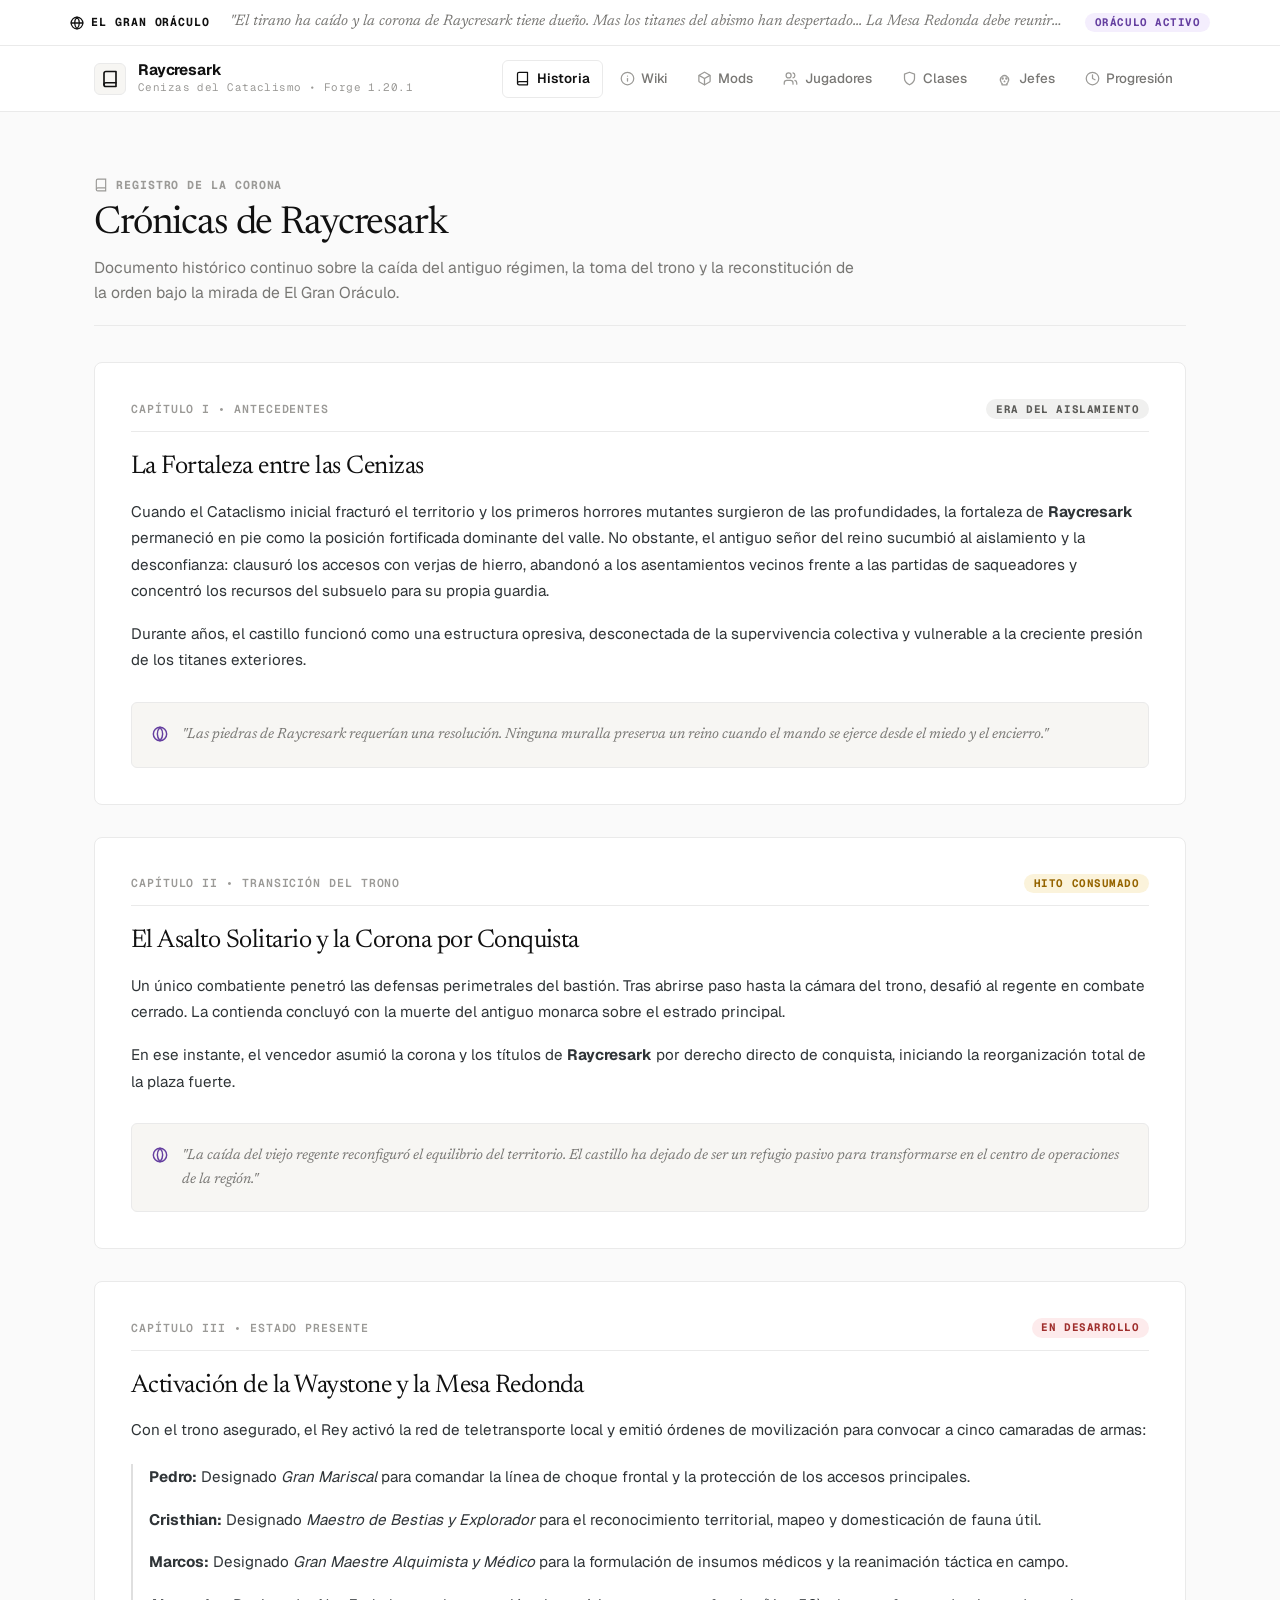
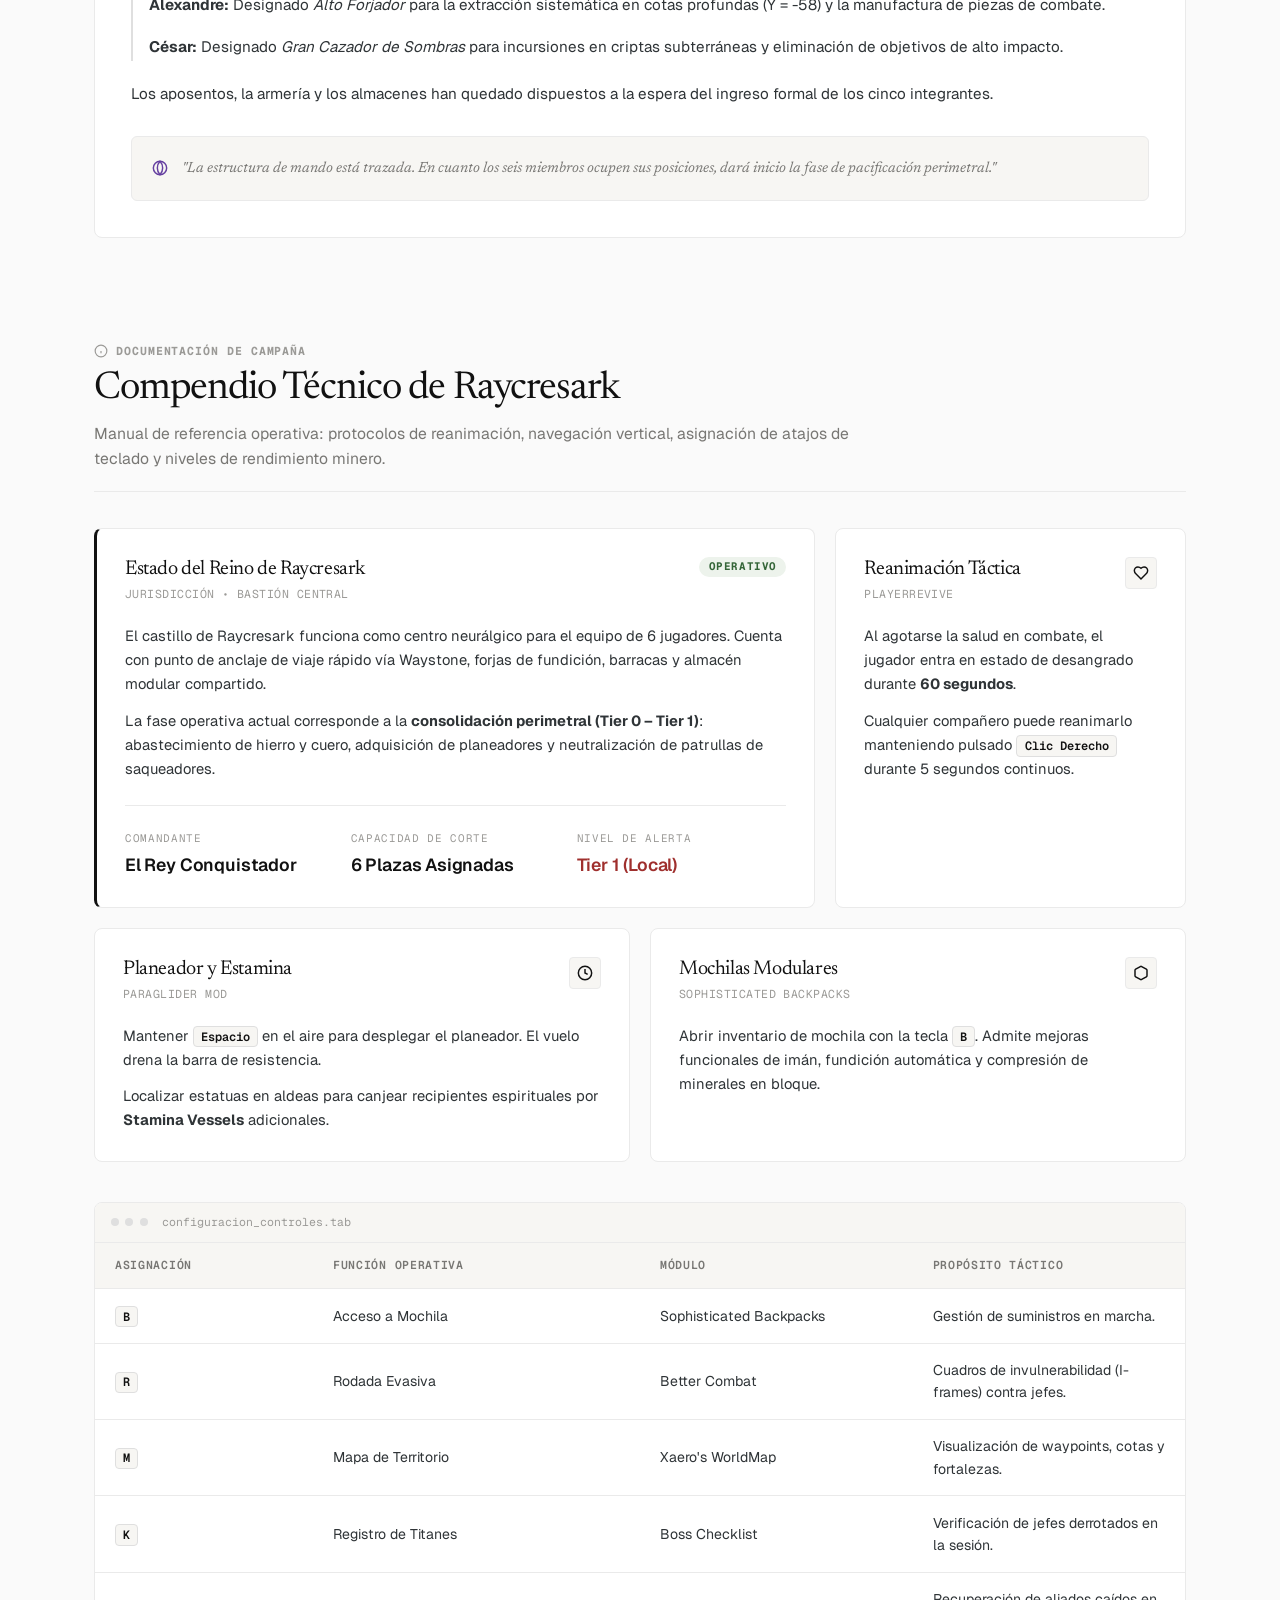
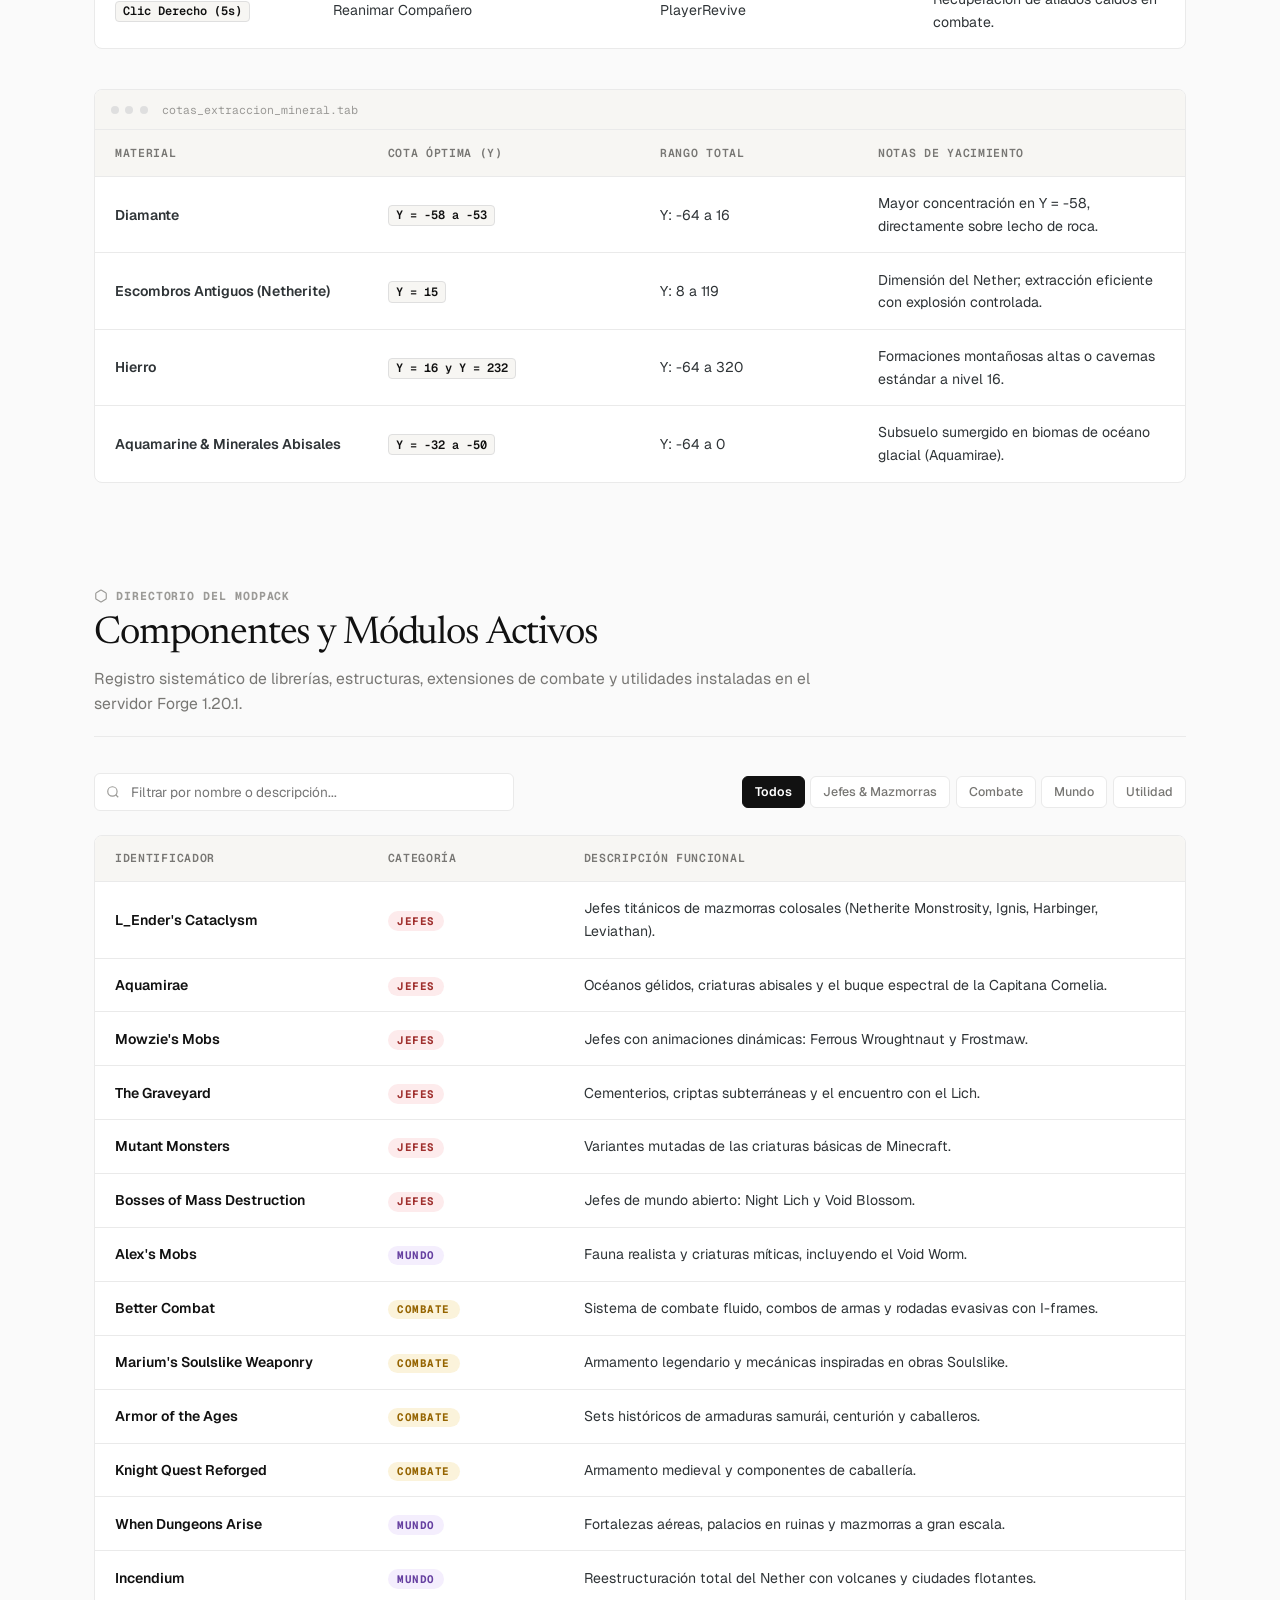
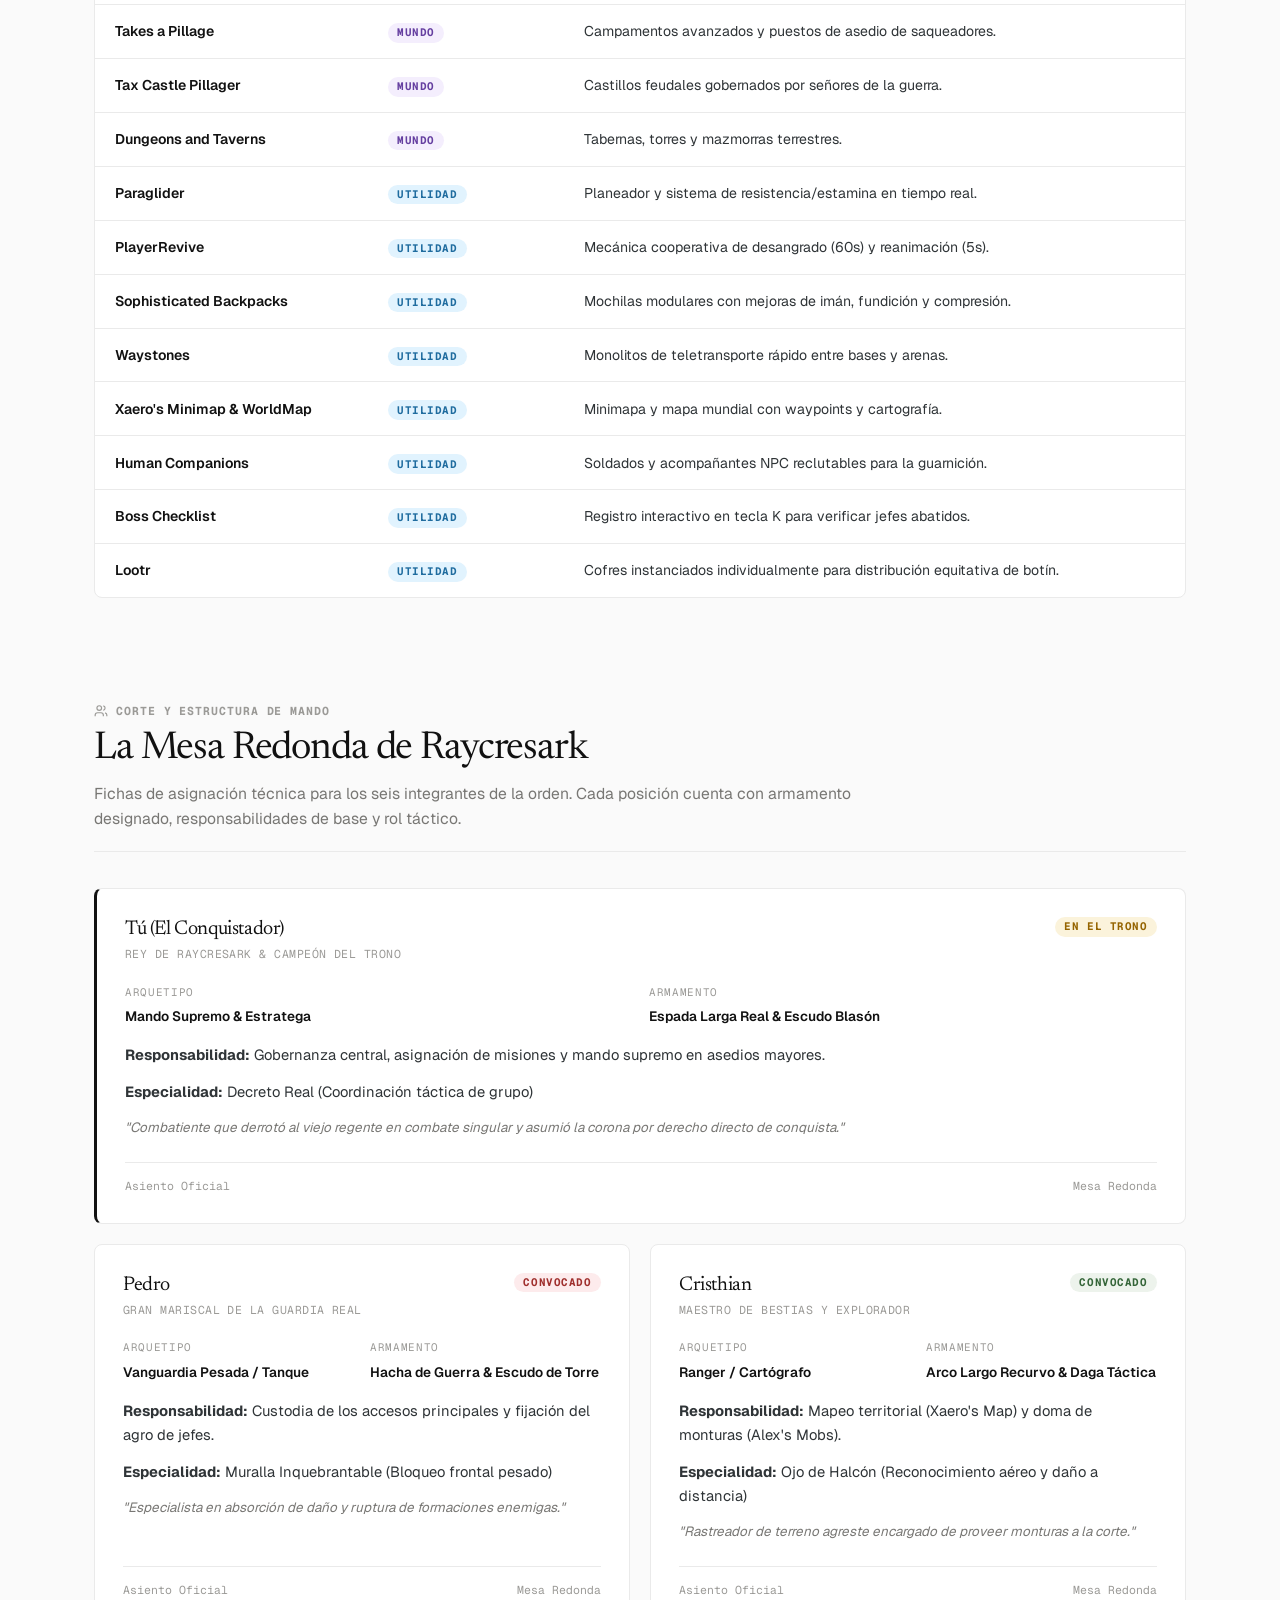
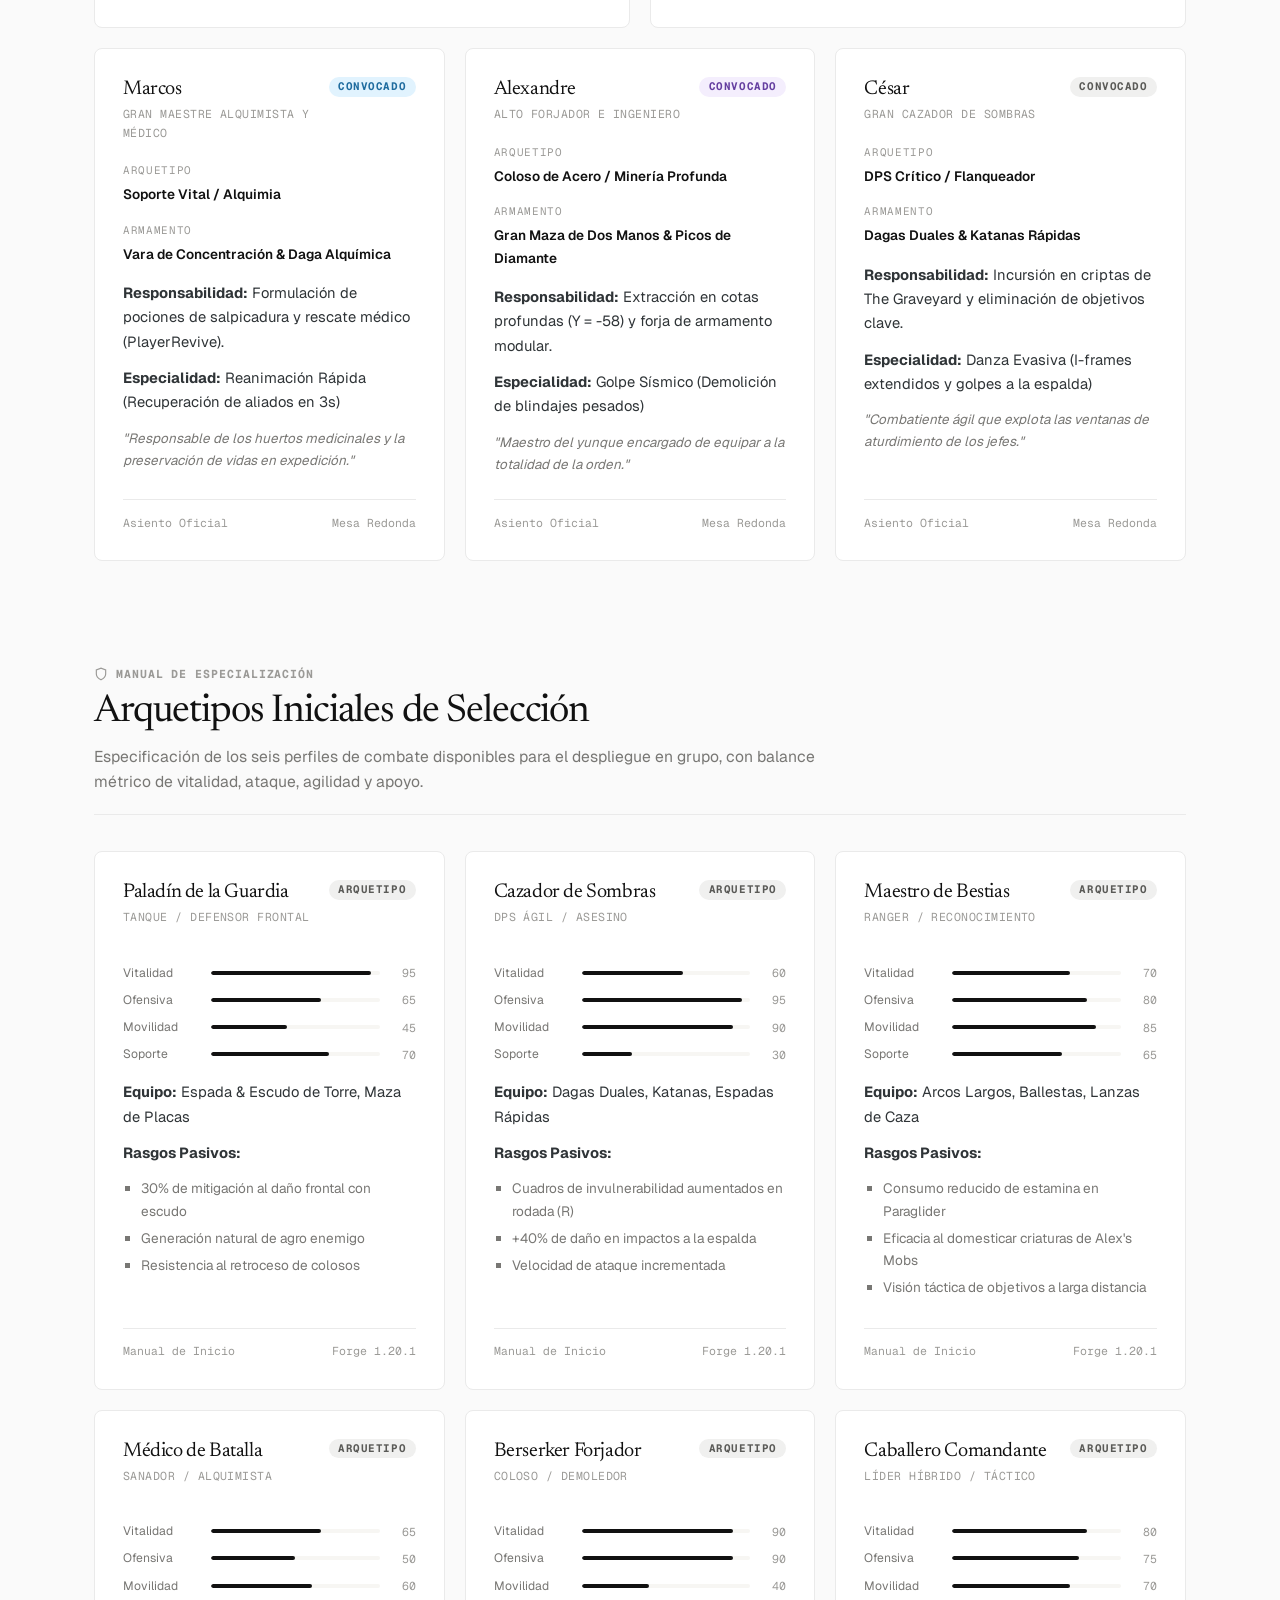
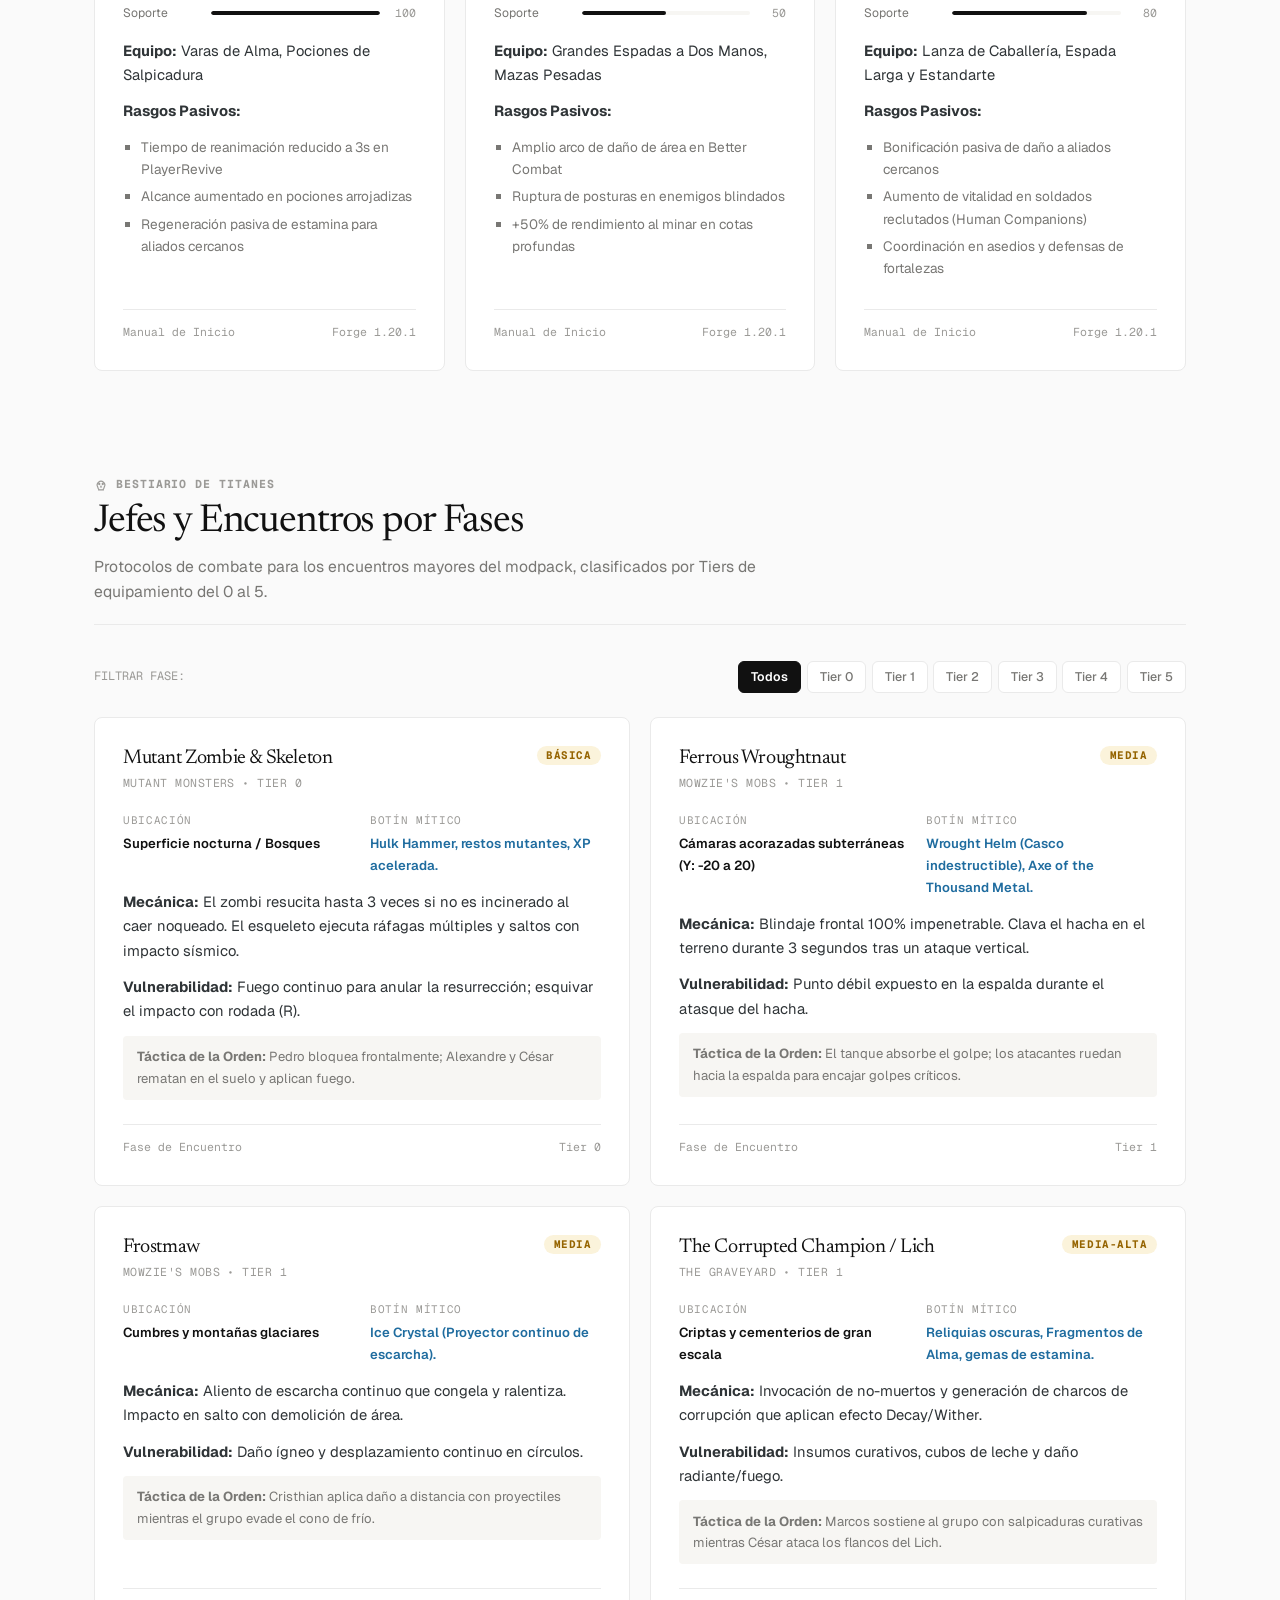
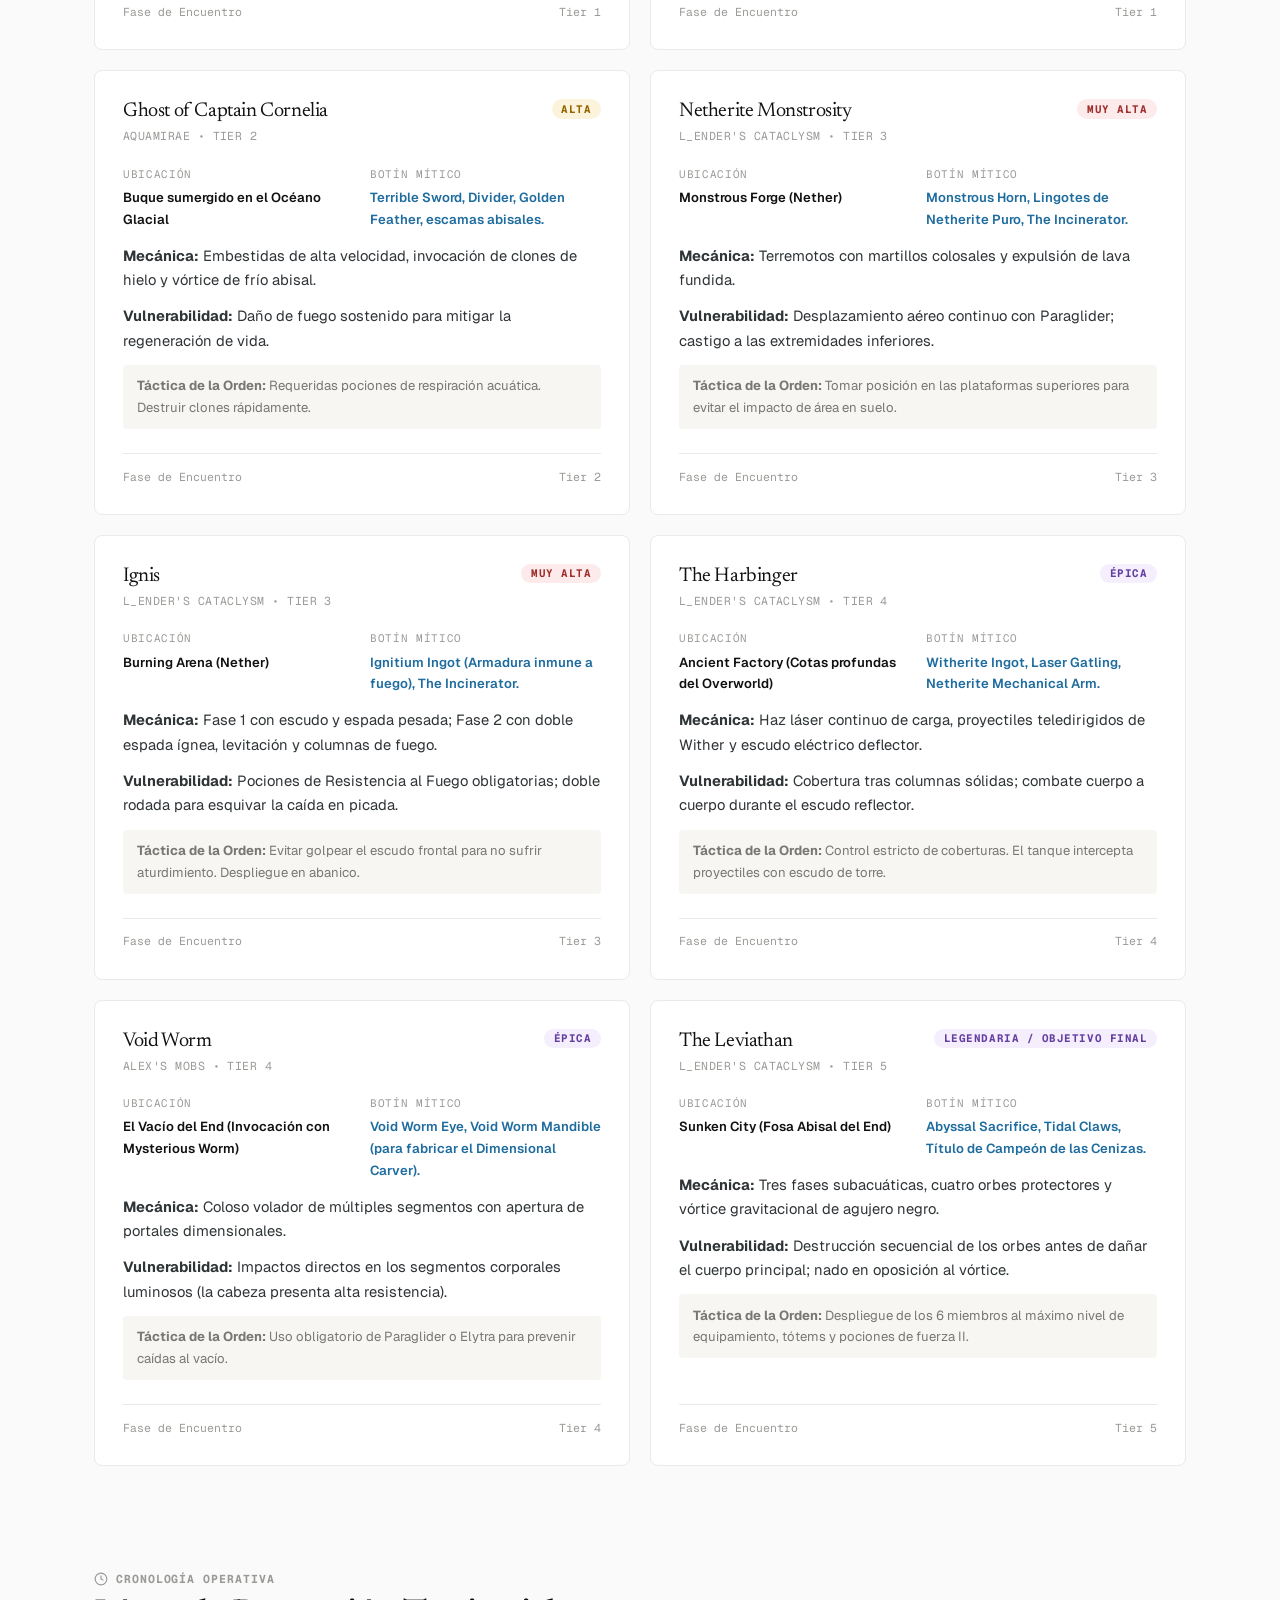
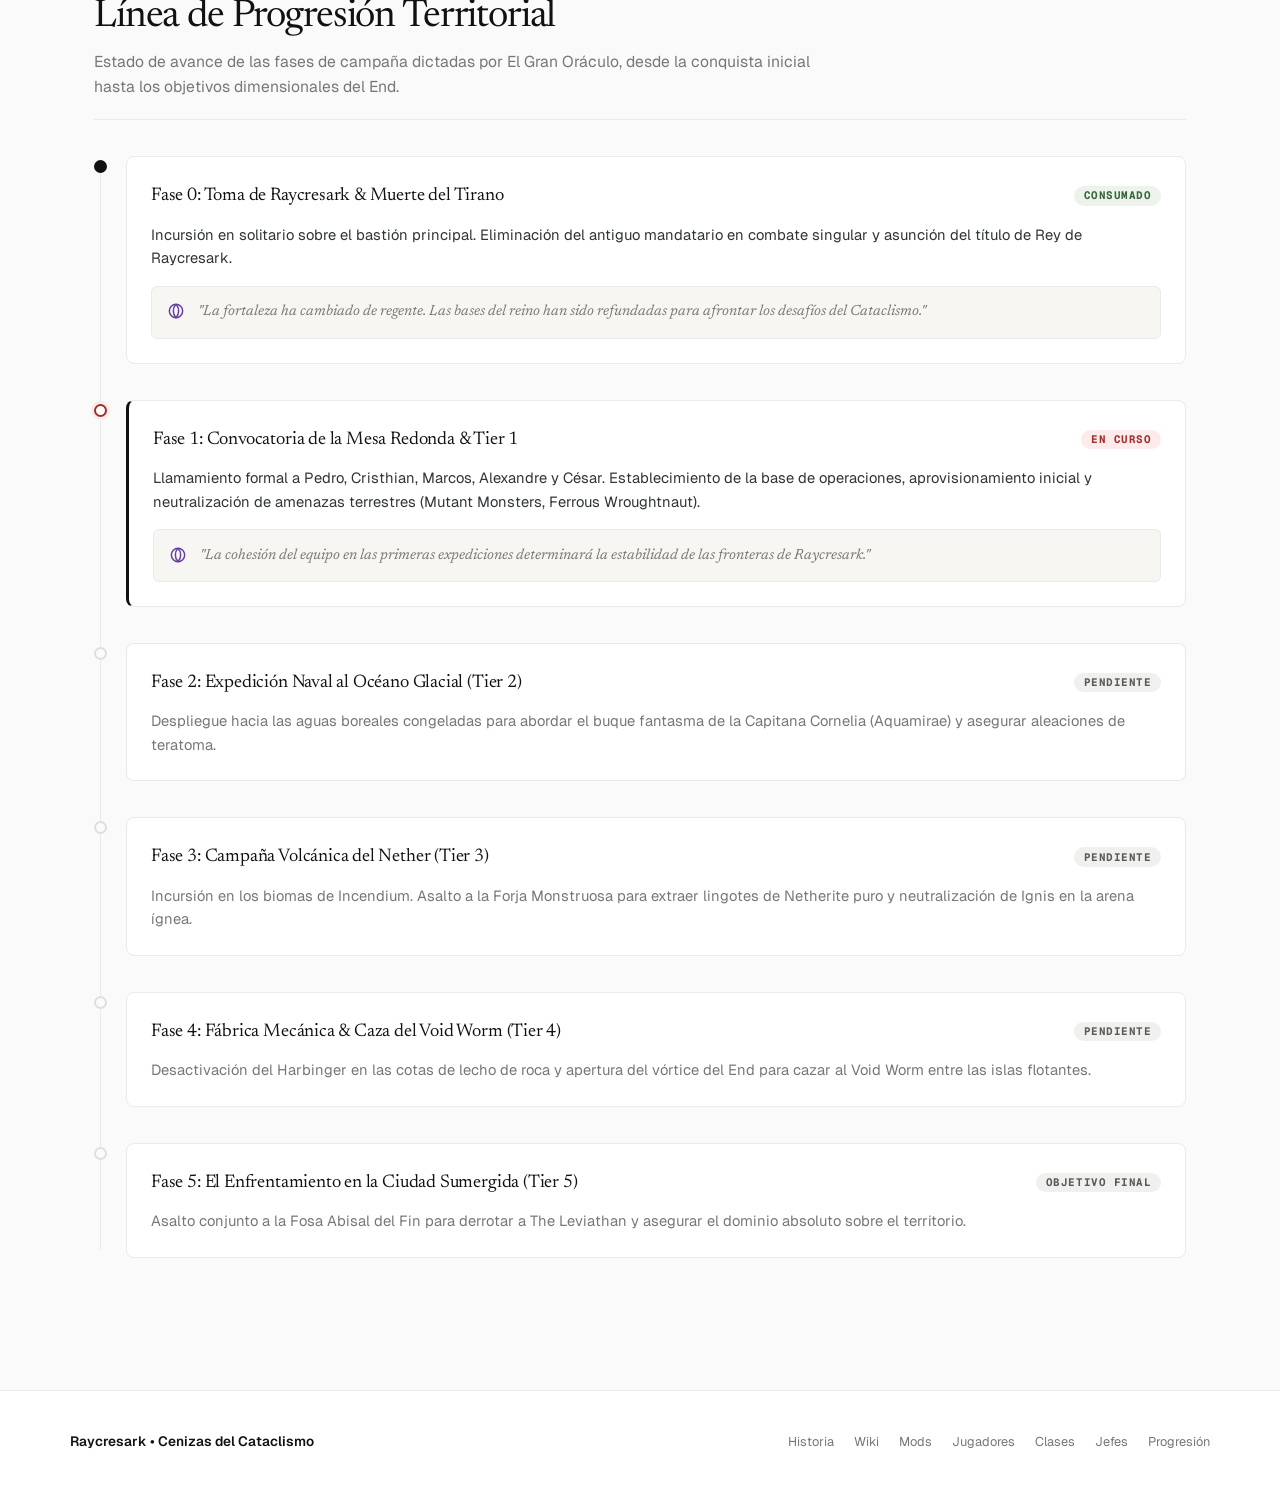
==== commit 1250d792: "fix(ui): convert to continuous single page layout, fix dynamic filter rendering, and configure Verce" ====
--- a/wiki_site/index.html
+++ b/wiki_site/index.html
@@ -30,7 +30,7 @@
   <!-- HEADER & NAVIGATION -->
   <header class="header">
     <div class="header-inner">
-      <a href="#history" class="brand" data-target="history">
+      <a href="#historia" class="brand">
         <div class="brand-icon">
           <svg viewBox="0 0 24 24" fill="none" stroke="currentColor" stroke-linecap="round" stroke-linejoin="round">
             <path d="M4 19.5A2.5 2.5 0 0 1 6.5 17H20"/><path d="M6.5 2H20v20H6.5A2.5 2.5 0 0 1 4 19.5v-15A2.5 2.5 0 0 1 6.5 2z"/>
@@ -43,31 +43,31 @@
       </a>
 
       <nav class="nav">
-        <a href="#history" class="nav-link active" data-target="history">
+        <a href="#historia" class="nav-link active">
           <svg viewBox="0 0 24 24" fill="none" stroke="currentColor" stroke-linecap="round" stroke-linejoin="round"><path d="M4 19.5A2.5 2.5 0 0 1 6.5 17H20"/><path d="M6.5 2H20v20H6.5A2.5 2.5 0 0 1 4 19.5v-15A2.5 2.5 0 0 1 6.5 2z"/></svg>
           Historia
         </a>
-        <a href="#wiki" class="nav-link" data-target="wiki">
+        <a href="#wiki" class="nav-link">
           <svg viewBox="0 0 24 24" fill="none" stroke="currentColor" stroke-linecap="round" stroke-linejoin="round"><circle cx="12" cy="12" r="10"/><line x1="12" y1="16" x2="12" y2="12"/><line x1="12" y1="8" x2="12.01" y2="8"/></svg>
           Wiki
         </a>
-        <a href="#mods" class="nav-link" data-target="mods">
+        <a href="#mods" class="nav-link">
           <svg viewBox="0 0 24 24" fill="none" stroke="currentColor" stroke-linecap="round" stroke-linejoin="round"><path d="M21 16V8a2 2 0 0 0-1-1.73l-7-4a2 2 0 0 0-2 0l-7 4A2 2 0 0 0 3 8v8a2 2 0 0 0 1 1.73l7 4a2 2 0 0 0 2 0l7-4A2 2 0 0 0 21 16z"/><polyline points="3.27 6.96 12 12.01 20.73 6.96"/><line x1="12" y1="22.08" x2="12" y2="12"/></svg>
           Mods
         </a>
-        <a href="#jugadores" class="nav-link" data-target="jugadores">
+        <a href="#jugadores" class="nav-link">
           <svg viewBox="0 0 24 24" fill="none" stroke="currentColor" stroke-linecap="round" stroke-linejoin="round"><path d="M16 21v-2a4 4 0 0 0-4-4H6a4 4 0 0 0-4 4v2"/><circle cx="9" cy="7" r="4"/><path d="M22 21v-2a4 4 0 0 0-3-3.87"/><path d="M16 3.13a4 4 0 0 1 0 7.75"/></svg>
           Jugadores
         </a>
-        <a href="#clases" class="nav-link" data-target="clases">
+        <a href="#clases" class="nav-link">
           <svg viewBox="0 0 24 24" fill="none" stroke="currentColor" stroke-linecap="round" stroke-linejoin="round"><path d="M12 22s8-4 8-10V5l-8-3-8 3v7c0 6 8 10 8 10z"/></svg>
           Clases
         </a>
-        <a href="#jefes" class="nav-link" data-target="jefes">
+        <a href="#jefes" class="nav-link">
           <svg viewBox="0 0 24 24" fill="none" stroke="currentColor" stroke-linecap="round" stroke-linejoin="round"><circle cx="9" cy="12" r="1"/><circle cx="15" cy="12" r="1"/><path d="M8 20v2h8v-2"/><path d="m12.5 17-.5-1-.5 1h1z"/><path d="M16 20a3 3 0 0 0 1.5-2.6 6.5 6.5 0 1 0-11 0A3 3 0 0 0 8 20"/></svg>
           Jefes
         </a>
-        <a href="#progresion" class="nav-link" data-target="progresion">
+        <a href="#progresion" class="nav-link">
           <svg viewBox="0 0 24 24" fill="none" stroke="currentColor" stroke-linecap="round" stroke-linejoin="round"><circle cx="12" cy="12" r="10"/><polyline points="12 6 12 12 16 14"/></svg>
           Progresión
         </a>
@@ -75,14 +75,14 @@
     </div>
   </header>
 
-  <!-- MAIN CONTAINER -->
+  <!-- MAIN CONTAINER (CONTINUOUS SINGLE PAGE) -->
   <main class="main-content">
 
     <!-- ==========================================
-         VIEW: HISTORIA / CRÓNICAS DEL ORÁCULO
+         SECTION 1: HISTORIA / CRÓNICAS
          ========================================== -->
-    <section id="view-history" class="page-section active">
-      <header class="section-header animate-entry">
+    <section id="historia" class="page-section">
+      <header class="section-header">
         <div class="section-eyebrow">
           <svg viewBox="0 0 24 24" width="14" height="14" fill="none" stroke="currentColor" stroke-width="2"><path d="M4 19.5A2.5 2.5 0 0 1 6.5 17H20"/><path d="M6.5 2H20v20H6.5A2.5 2.5 0 0 1 4 19.5v-15A2.5 2.5 0 0 1 6.5 2z"/></svg>
           Registro de la Corona
@@ -92,7 +92,7 @@
       </header>
 
       <!-- CAPÍTULO 1 -->
-      <article class="chronicle-entry animate-entry">
+      <article class="chronicle-entry">
         <div class="chronicle-header">
           <span class="chronicle-label">Capítulo I &bull; Antecedentes</span>
           <span class="tag-pastel gray">Era del Aislamiento</span>
@@ -115,7 +115,7 @@
       </article>
 
       <!-- CAPÍTULO 2 -->
-      <article class="chronicle-entry animate-entry">
+      <article class="chronicle-entry">
         <div class="chronicle-header">
           <span class="chronicle-label">Capítulo II &bull; Transición del Trono</span>
           <span class="tag-pastel yellow">Hito Consumado</span>
@@ -138,7 +138,7 @@
       </article>
 
       <!-- CAPÍTULO 3 -->
-      <article class="chronicle-entry animate-entry">
+      <article class="chronicle-entry">
         <div class="chronicle-header">
           <span class="chronicle-label">Capítulo III &bull; Estado Presente</span>
           <span class="tag-pastel red">En Desarrollo</span>
@@ -169,10 +169,10 @@
     </section>
 
     <!-- ==========================================
-         VIEW: WIKI / COMPENDIO GENERAL
+         SECTION 2: WIKI / COMPENDIO TÉCNICO
          ========================================== -->
-    <section id="view-wiki" class="page-section">
-      <header class="section-header animate-entry">
+    <section id="wiki" class="page-section">
+      <header class="section-header">
         <div class="section-eyebrow">
           <svg viewBox="0 0 24 24" width="14" height="14" fill="none" stroke="currentColor" stroke-width="2"><circle cx="12" cy="12" r="10"/><line x1="12" y1="16" x2="12" y2="12"/><line x1="12" y1="8" x2="12.01" y2="8"/></svg>
           Documentación de Campaña
@@ -182,7 +182,7 @@
       </header>
 
       <!-- BENTO SUMMARY -->
-      <div class="bento-grid animate-entry">
+      <div class="bento-grid">
         <div class="bento-card bento-col-8 highlight">
           <div class="bento-header">
             <div class="bento-title-group">
@@ -264,7 +264,7 @@
       </div>
 
       <!-- CONTROLES -->
-      <div class="window-chrome animate-entry">
+      <div class="window-chrome">
         <div class="window-chrome-bar">
           <span class="window-dot"></span>
           <span class="window-dot"></span>
@@ -316,7 +316,7 @@
       </div>
 
       <!-- MINERÍA -->
-      <div class="window-chrome animate-entry">
+      <div class="window-chrome">
         <div class="window-chrome-bar">
           <span class="window-dot"></span>
           <span class="window-dot"></span>
@@ -363,10 +363,10 @@
     </section>
 
     <!-- ==========================================
-         VIEW: MODS / DIRECTORIO
+         SECTION 3: MODS / DIRECTORIO
          ========================================== -->
-    <section id="view-mods" class="page-section">
-      <header class="section-header animate-entry">
+    <section id="mods" class="page-section">
+      <header class="section-header">
         <div class="section-eyebrow">
           <svg viewBox="0 0 24 24" width="14" height="14" fill="none" stroke="currentColor" stroke-width="2"><path d="M21 16V8a2 2 0 0 0-1-1.73l-7-4a2 2 0 0 0-2 0l-7 4A2 2 0 0 0 3 8v8a2 2 0 0 0 1 1.73l7 4a2 2 0 0 0 2 0l7-4A2 2 0 0 0 21 16z"/></svg>
           Directorio del Modpack
@@ -376,7 +376,7 @@
       </header>
 
       <!-- CONTROL BAR -->
-      <div class="control-bar animate-entry">
+      <div class="control-bar">
         <div class="search-field">
           <svg viewBox="0 0 24 24" fill="none" stroke="currentColor"><circle cx="11" cy="11" r="8"/><path d="m21 21-4.3-4.3"/></svg>
           <input type="text" id="mod-search-input" placeholder="Filtrar por nombre o descripción...">
@@ -390,7 +390,7 @@
         </div>
       </div>
 
-      <div class="table-frame animate-entry">
+      <div class="table-frame">
         <table>
           <thead>
             <tr>
@@ -407,10 +407,10 @@
     </section>
 
     <!-- ==========================================
-         VIEW: JUGADORES / MESA REDONDA
+         SECTION 4: JUGADORES / MESA REDONDA
          ========================================== -->
-    <section id="view-jugadores" class="page-section">
-      <header class="section-header animate-entry">
+    <section id="jugadores" class="page-section">
+      <header class="section-header">
         <div class="section-eyebrow">
           <svg viewBox="0 0 24 24" width="14" height="14" fill="none" stroke="currentColor" stroke-width="2"><path d="M16 21v-2a4 4 0 0 0-4-4H6a4 4 0 0 0-4 4v2"/><circle cx="9" cy="7" r="4"/><path d="M22 21v-2a4 4 0 0 0-3-3.87"/><path d="M16 3.13a4 4 0 0 1 0 7.75"/></svg>
           Corte y Estructura de Mando
@@ -425,10 +425,10 @@
     </section>
 
     <!-- ==========================================
-         VIEW: CLASES / MANUAL INICIAL
+         SECTION 5: CLASES / MANUAL INICIAL
          ========================================== -->
-    <section id="view-clases" class="page-section">
-      <header class="section-header animate-entry">
+    <section id="clases" class="page-section">
+      <header class="section-header">
         <div class="section-eyebrow">
           <svg viewBox="0 0 24 24" width="14" height="14" fill="none" stroke="currentColor" stroke-width="2"><path d="M12 22s8-4 8-10V5l-8-3-8 3v7c0 6 8 10 8 10z"/></svg>
           Manual de Especialización
@@ -443,10 +443,10 @@
     </section>
 
     <!-- ==========================================
-         VIEW: JEFES / BESTIARIO
+         SECTION 6: JEFES / BESTIARIO
          ========================================== -->
-    <section id="view-jefes" class="page-section">
-      <header class="section-header animate-entry">
+    <section id="jefes" class="page-section">
+      <header class="section-header">
         <div class="section-eyebrow">
           <svg viewBox="0 0 24 24" width="14" height="14" fill="none" stroke="currentColor" stroke-width="2"><circle cx="9" cy="12" r="1"/><circle cx="15" cy="12" r="1"/><path d="M8 20v2h8v-2"/><path d="m12.5 17-.5-1-.5 1h1z"/><path d="M16 20a3 3 0 0 0 1.5-2.6 6.5 6.5 0 1 0-11 0A3 3 0 0 0 8 20"/></svg>
           Bestiario de Titanes
@@ -455,7 +455,7 @@
         <p class="section-desc">Protocolos de combate para los encuentros mayores del modpack, clasificados por Tiers de equipamiento del 0 al 5.</p>
       </header>
 
-      <div class="control-bar animate-entry">
+      <div class="control-bar">
         <span style="font-family: var(--font-mono); font-size: 0.75rem; color: var(--text-muted); text-transform: uppercase;">Filtrar Fase:</span>
         <div class="filter-pills">
           <button class="pill-btn boss-filter-btn active" data-tier="all">Todos</button>
@@ -474,10 +474,10 @@
     </section>
 
     <!-- ==========================================
-         VIEW: PROGRESIÓN / LÍNEA DE TIEMPO
+         SECTION 7: PROGRESIÓN / LÍNEA DE TIEMPO
          ========================================== -->
-    <section id="view-progresion" class="page-section">
-      <header class="section-header animate-entry">
+    <section id="progresion" class="page-section">
+      <header class="section-header">
         <div class="section-eyebrow">
           <svg viewBox="0 0 24 24" width="14" height="14" fill="none" stroke="currentColor" stroke-width="2"><circle cx="12" cy="12" r="10"/><polyline points="12 6 12 12 16 14"/></svg>
           Cronología Operativa
@@ -486,7 +486,7 @@
         <p class="section-desc">Estado de avance de las fases de campaña dictadas por El Gran Oráculo, desde la conquista inicial hasta los objetivos dimensionales del End.</p>
       </header>
 
-      <div class="timeline-editorial animate-entry">
+      <div class="timeline-editorial">
 
         <!-- NODO 0: CONQUISTA (COMPLETADO) -->
         <div class="timeline-item completed">
@@ -596,13 +596,13 @@
         Raycresark &bull; Cenizas del Cataclismo
       </div>
       <div class="footer-links">
-        <a href="#history" data-target="history">Historia</a>
-        <a href="#wiki" data-target="wiki">Wiki</a>
-        <a href="#mods" data-target="mods">Mods</a>
-        <a href="#jugadores" data-target="jugadores">Jugadores</a>
-        <a href="#clases" data-target="clases">Clases</a>
-        <a href="#jefes" data-target="jefes">Jefes</a>
-        <a href="#progresion" data-target="progresion">Progresión</a>
+        <a href="#historia">Historia</a>
+        <a href="#wiki">Wiki</a>
+        <a href="#mods">Mods</a>
+        <a href="#jugadores">Jugadores</a>
+        <a href="#clases">Clases</a>
+        <a href="#jefes">Jefes</a>
+        <a href="#progresion">Progresión</a>
       </div>
     </div>
   </footer>
--- a/wiki_site/styles.css
+++ b/wiki_site/styles.css
@@ -1,6 +1,6 @@
 /* ==========================================================================
    CENIZAS DEL CATACLISMO — WIKI & CRÓNICAS DE RAYCRESARK
-   Protocol: Premium Utilitarian Minimalism & Editorial UI
+   Protocol: Premium Utilitarian Minimalism & Editorial UI (Single Page)
    ========================================================================== */
 
 :root {
@@ -42,7 +42,7 @@
 
   /* Font Stacks */
   --font-serif: 'Newsreader', 'Playfair Display', 'Georgia', serif;
-  --font-sans: 'Geist Sans', 'SF Pro Display', -apple-system, BlinkMacSystemFont, 'Helvetica Neue', sans-serif;
+  --font-sans: 'Geist', 'Geist Sans', 'SF Pro Display', -apple-system, BlinkMacSystemFont, 'Helvetica Neue', sans-serif;
   --font-mono: 'Geist Mono', 'SF Mono', 'JetBrains Mono', monospace;
 
   /* Layout & Geometry */
@@ -66,6 +66,7 @@
 html {
   font-size: 16px;
   scroll-behavior: smooth;
+  scroll-padding-top: 90px;
   -webkit-font-smoothing: antialiased;
   -moz-osx-font-smoothing: grayscale;
 }
@@ -175,22 +176,22 @@
 }
 
 /* ==========================================================================
-   NAVIGATION & HEADER
+   NAVIGATION & HEADER (STICKY)
    ========================================================================== */
 
 .header {
   position: sticky;
   top: 0;
   z-index: 100;
-  background: rgba(255, 255, 255, 0.92);
-  backdrop-filter: blur(8px);
+  background: rgba(255, 255, 255, 0.94);
+  backdrop-filter: blur(10px);
   border-bottom: 1px solid var(--border-subtle);
 }
 
 .header-inner {
   max-width: 1140px;
   margin: 0 auto;
-  padding: 1rem 1.5rem;
+  padding: 0.85rem 1.5rem;
   display: flex;
   align-items: center;
   justify-content: space-between;
@@ -292,7 +293,7 @@
 }
 
 /* ==========================================================================
-   MAIN CONTAINER & EDITORIAL LAYOUT
+   MAIN CONTAINER & SINGLE PAGE SECTIONS
    ========================================================================== */
 
 .main-content {
@@ -300,27 +301,17 @@
   max-width: 1140px;
   width: 100%;
   margin: 0 auto;
-  padding: 3.5rem 1.5rem 6rem;
+  padding: 2.5rem 1.5rem 6rem;
 }
 
 .page-section {
-  display: none;
-}
-
-.page-section.active {
   display: block;
-}
-
-/* Scroll Entry Animation */
-.animate-entry {
-  opacity: 0;
-  transform: translateY(12px);
-  transition: opacity 600ms var(--ease-editorial), transform 600ms var(--ease-editorial);
-}
-
-.animate-entry.in-view {
-  opacity: 1;
-  transform: translateY(0);
+  margin-bottom: 5rem;
+  padding-top: 1.5rem;
+}
+
+.page-section:last-child {
+  margin-bottom: 0;
 }
 
 /* ==========================================================================
@@ -328,8 +319,8 @@
    ========================================================================== */
 
 .section-header {
-  margin-bottom: 2.75rem;
-  padding-bottom: 1.5rem;
+  margin-bottom: 2.25rem;
+  padding-bottom: 1.25rem;
   border-bottom: 1px solid var(--border-subtle);
 }
 
@@ -343,7 +334,7 @@
   text-transform: uppercase;
   letter-spacing: 0.08em;
   color: var(--text-muted);
-  margin-bottom: 0.6rem;
+  margin-bottom: 0.5rem;
 }
 
 .section-title {
@@ -357,10 +348,10 @@
 
 .section-desc {
   color: var(--text-secondary);
-  font-size: 1rem;
+  font-size: 0.98rem;
   line-height: 1.6;
-  margin-top: 0.75rem;
-  max-width: 720px;
+  margin-top: 0.65rem;
+  max-width: 760px;
 }
 
 /* ==========================================================================
@@ -387,6 +378,7 @@
   display: flex;
   flex-direction: column;
   transition: border-color var(--transition-fast), box-shadow var(--transition-fast);
+  opacity: 1;
 }
 
 .bento-card:hover {
@@ -922,7 +914,7 @@
 }
 
 /* ==========================================================================
-   RESPONSIVE (EDITORIAL MACRO-WHITESPACE)
+   RESPONSIVE
    ========================================================================== */
 
 @media (max-width: 900px) {
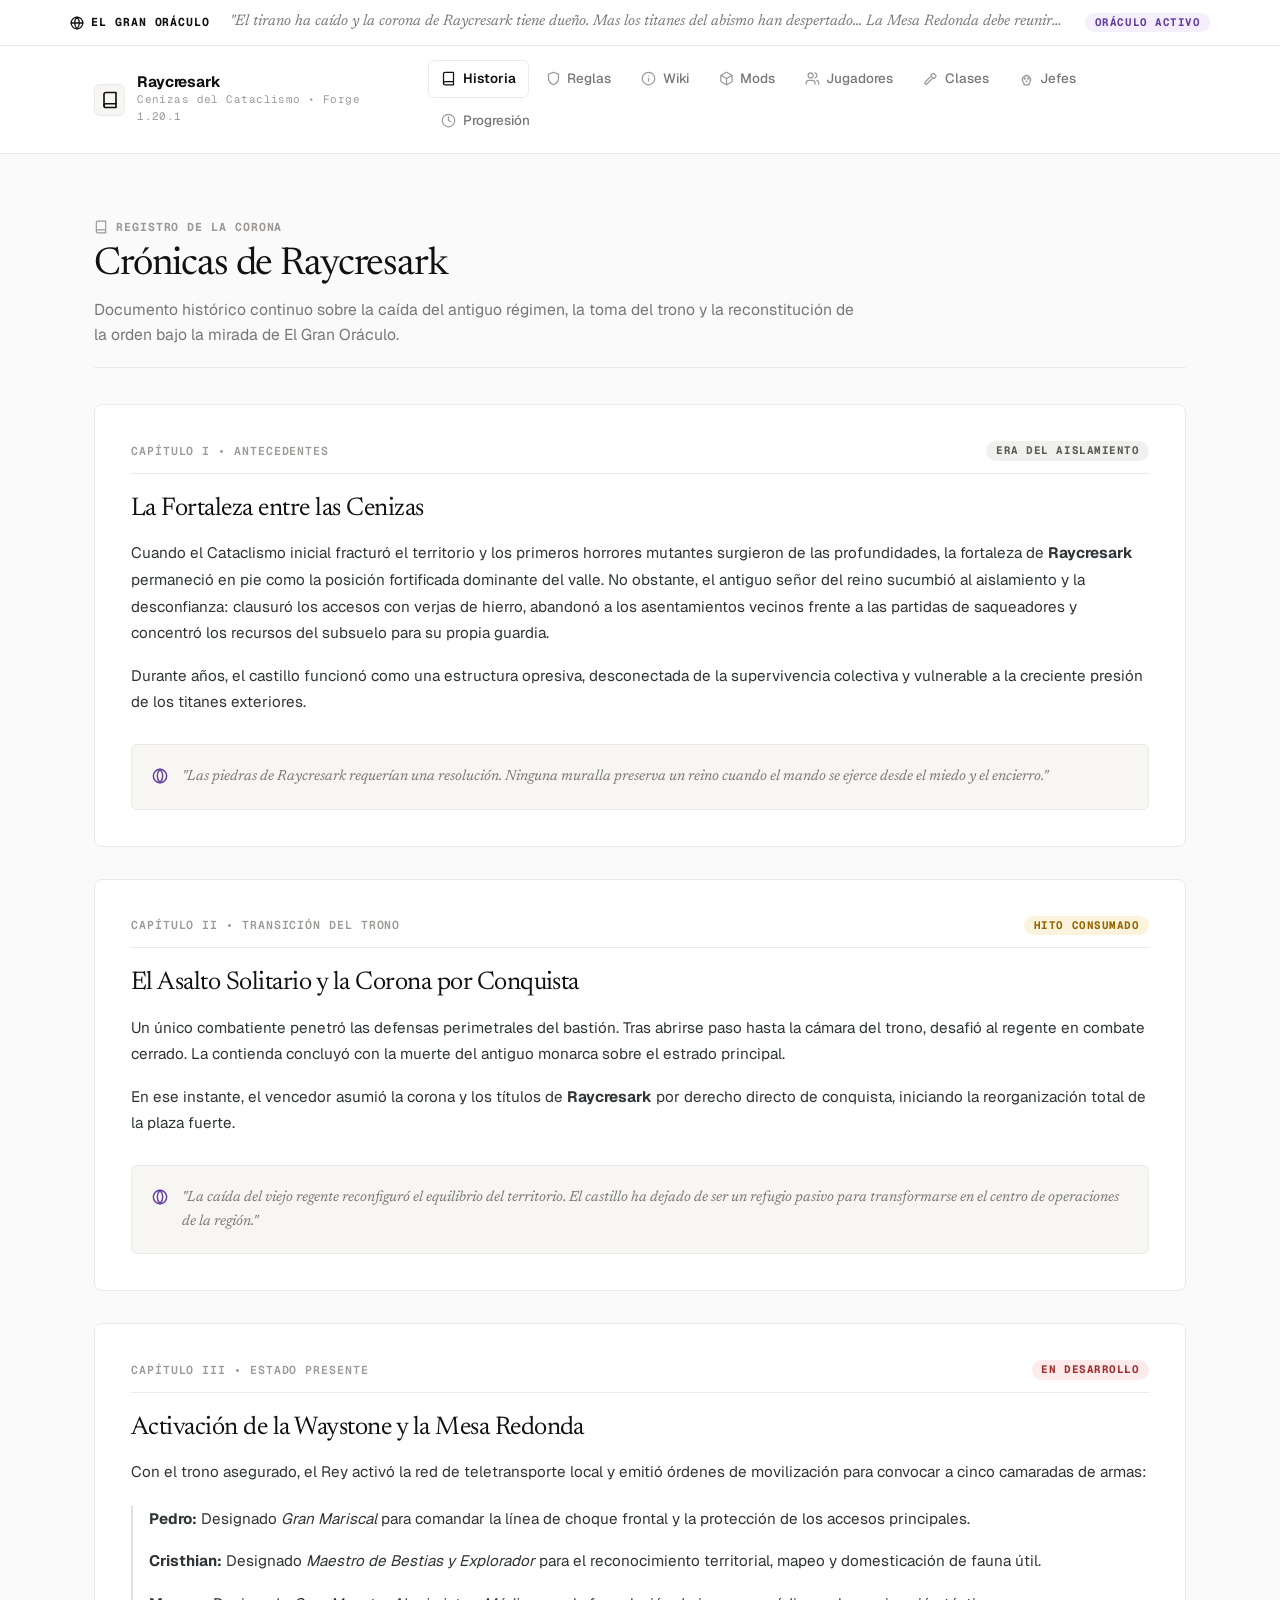
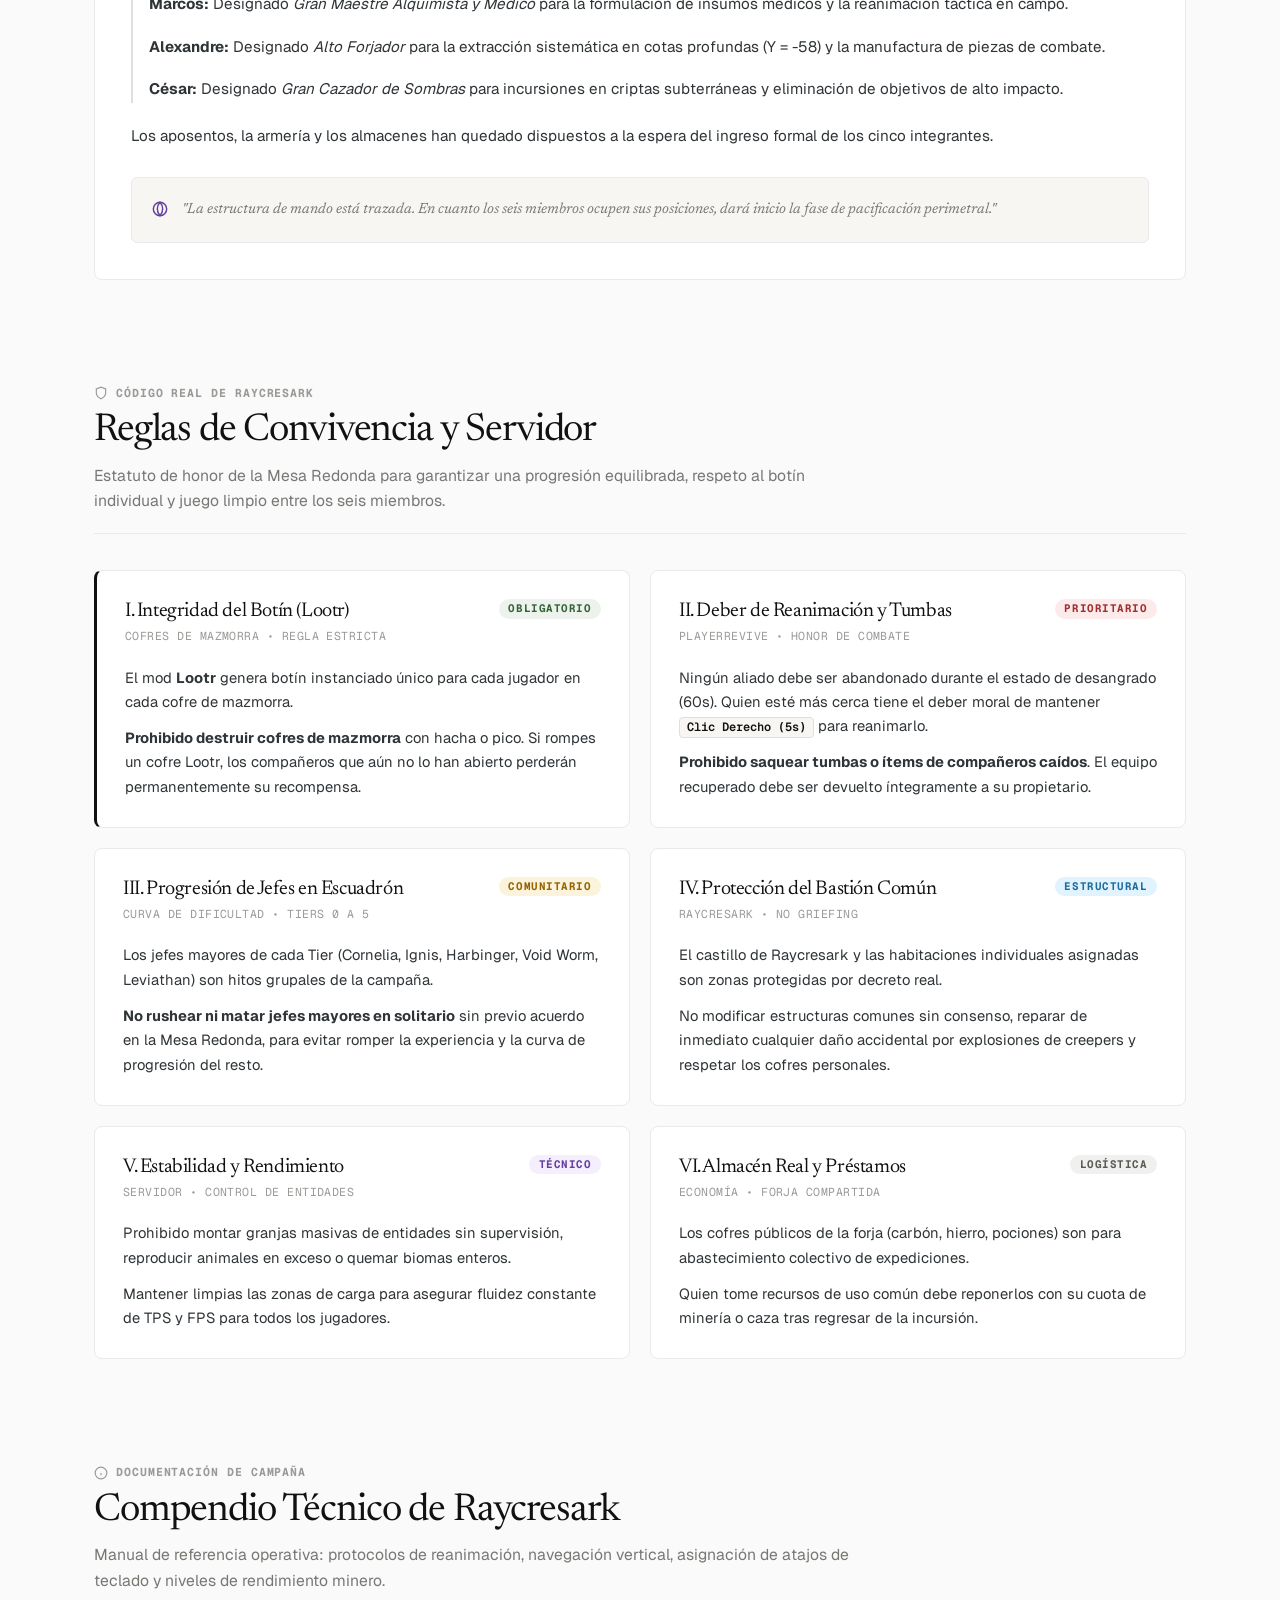
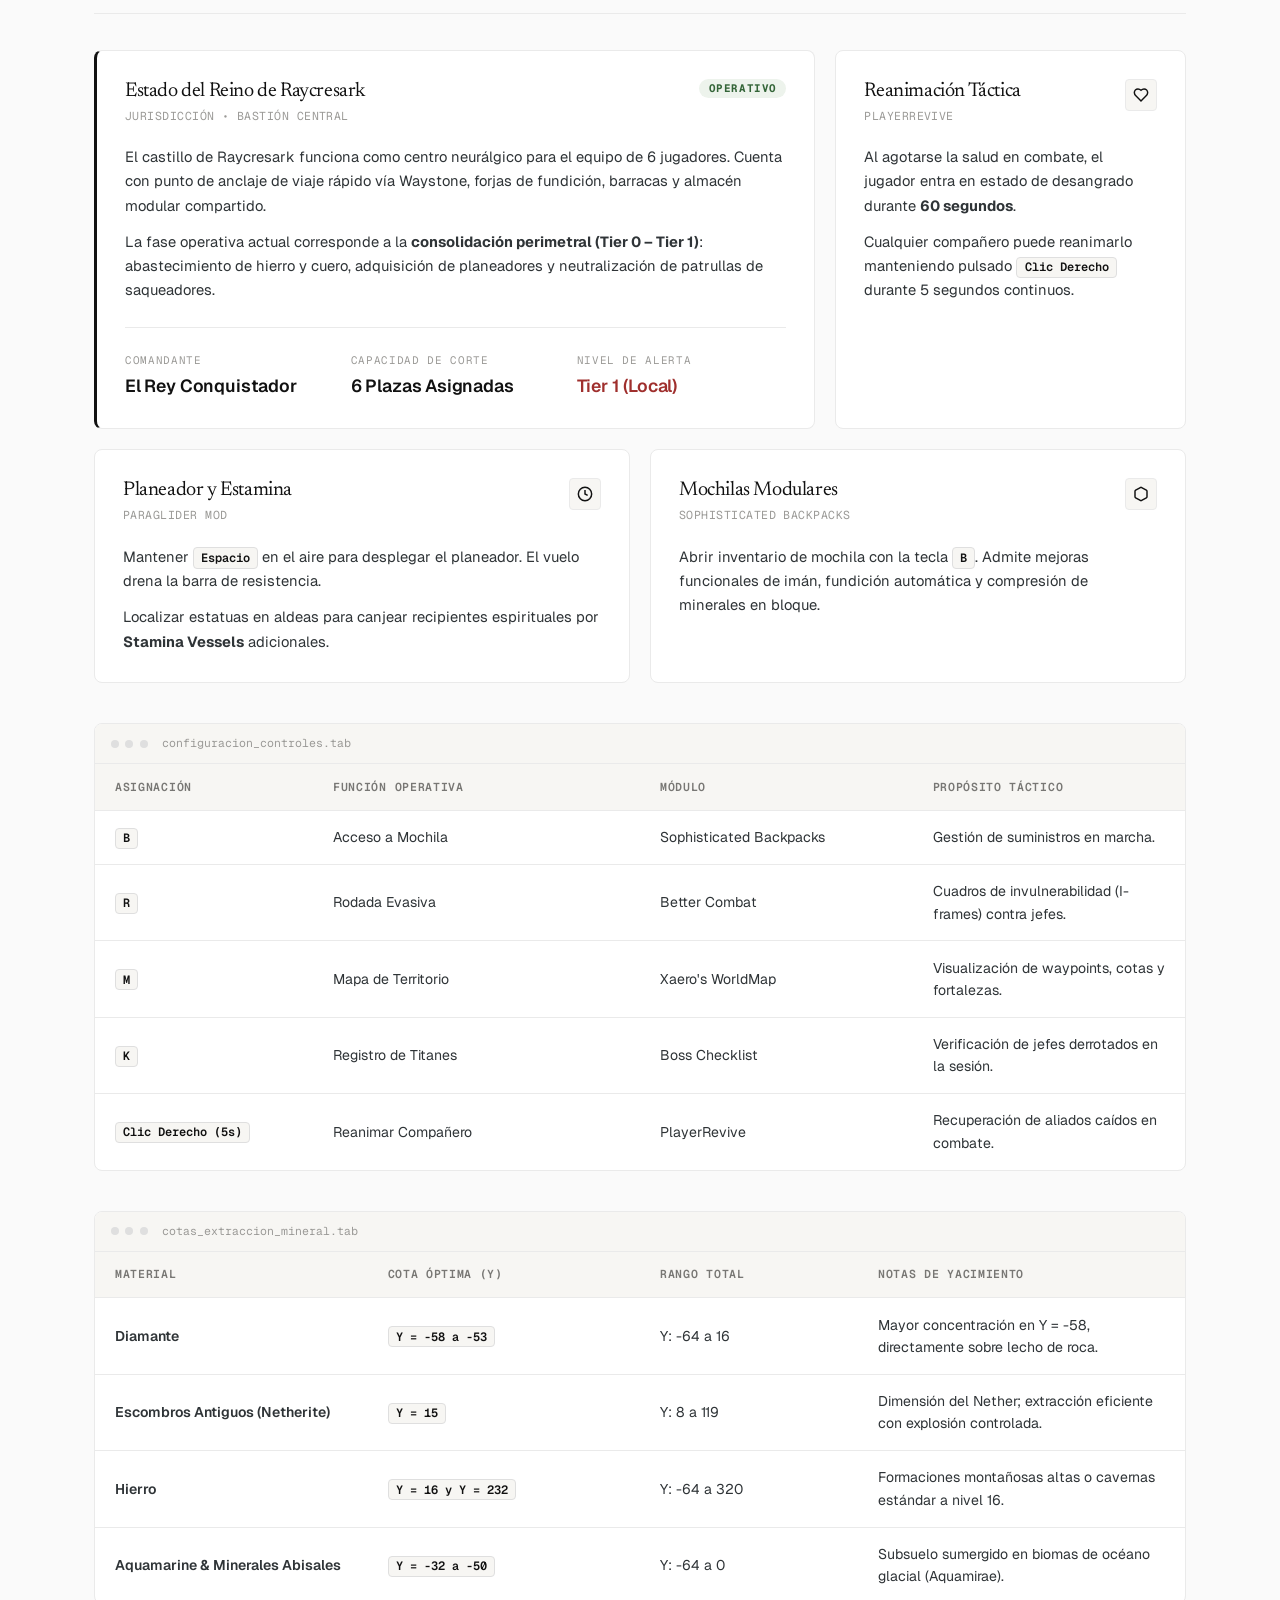
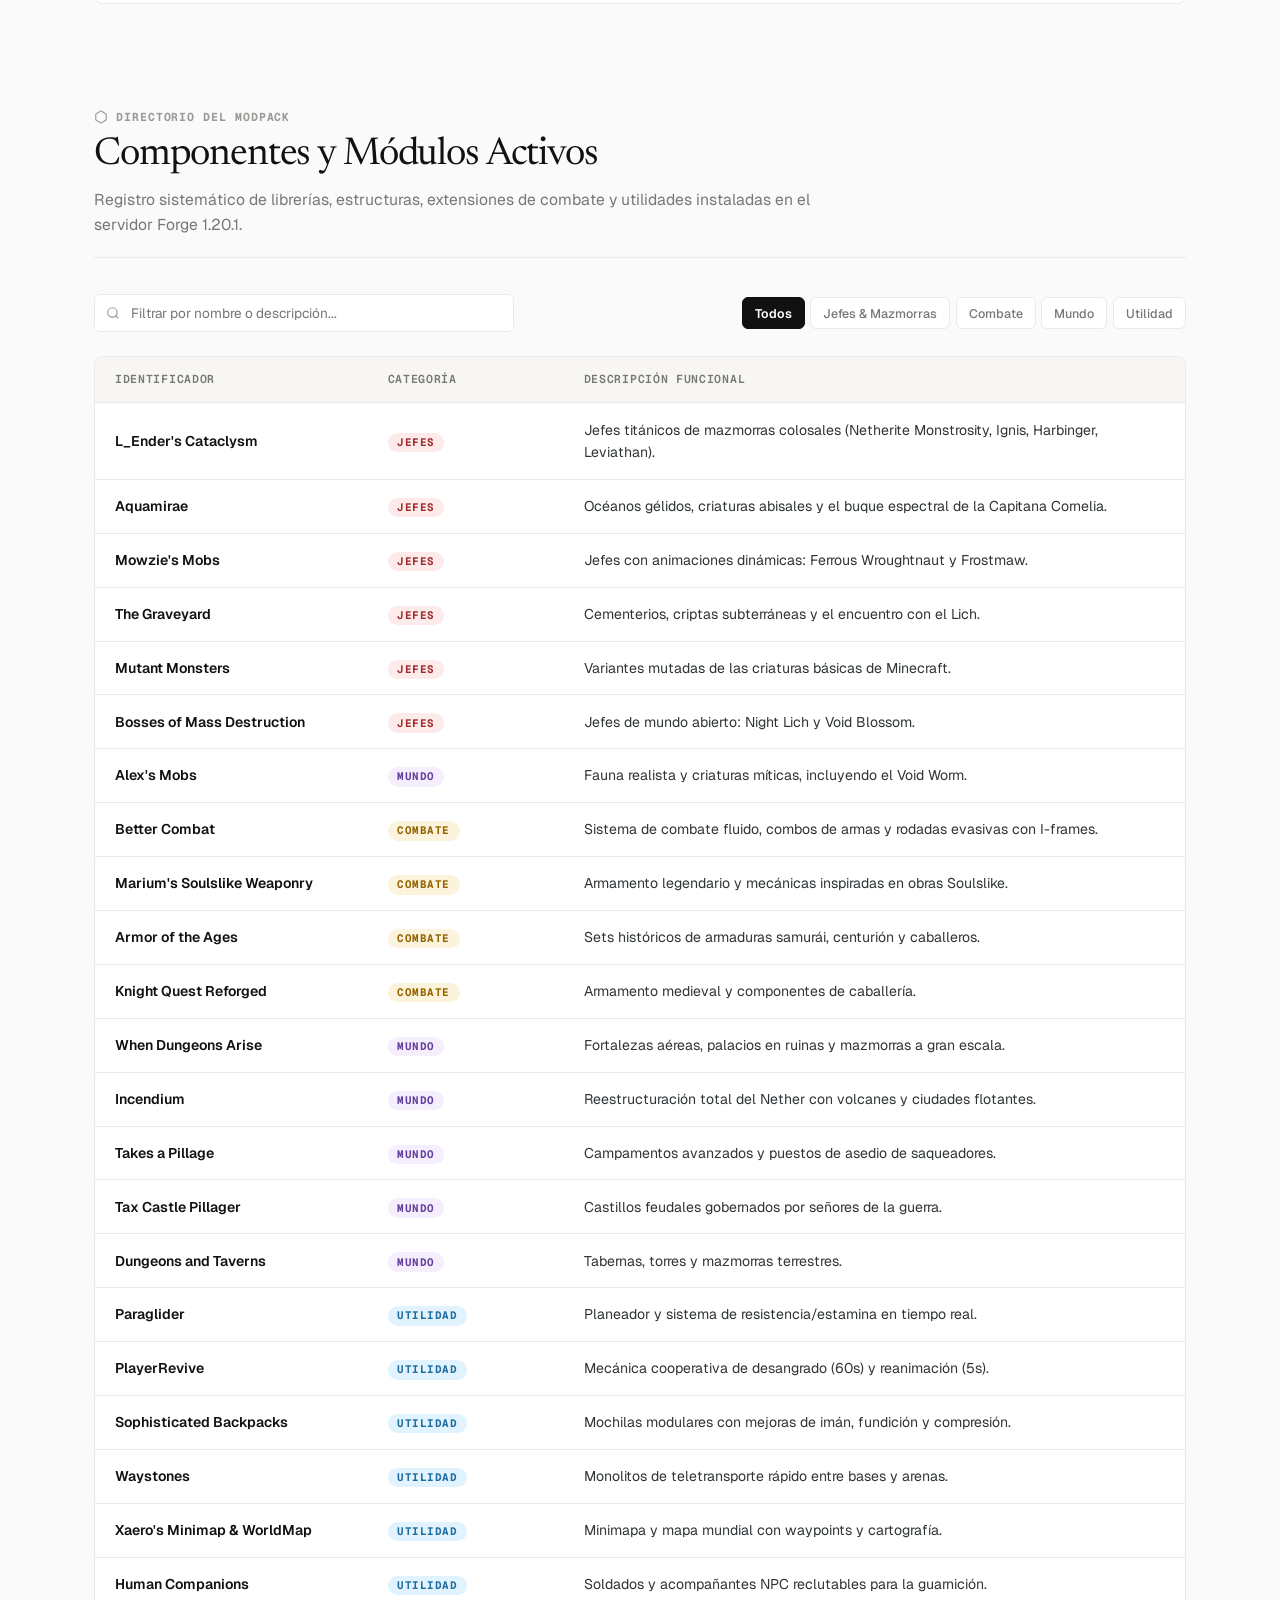
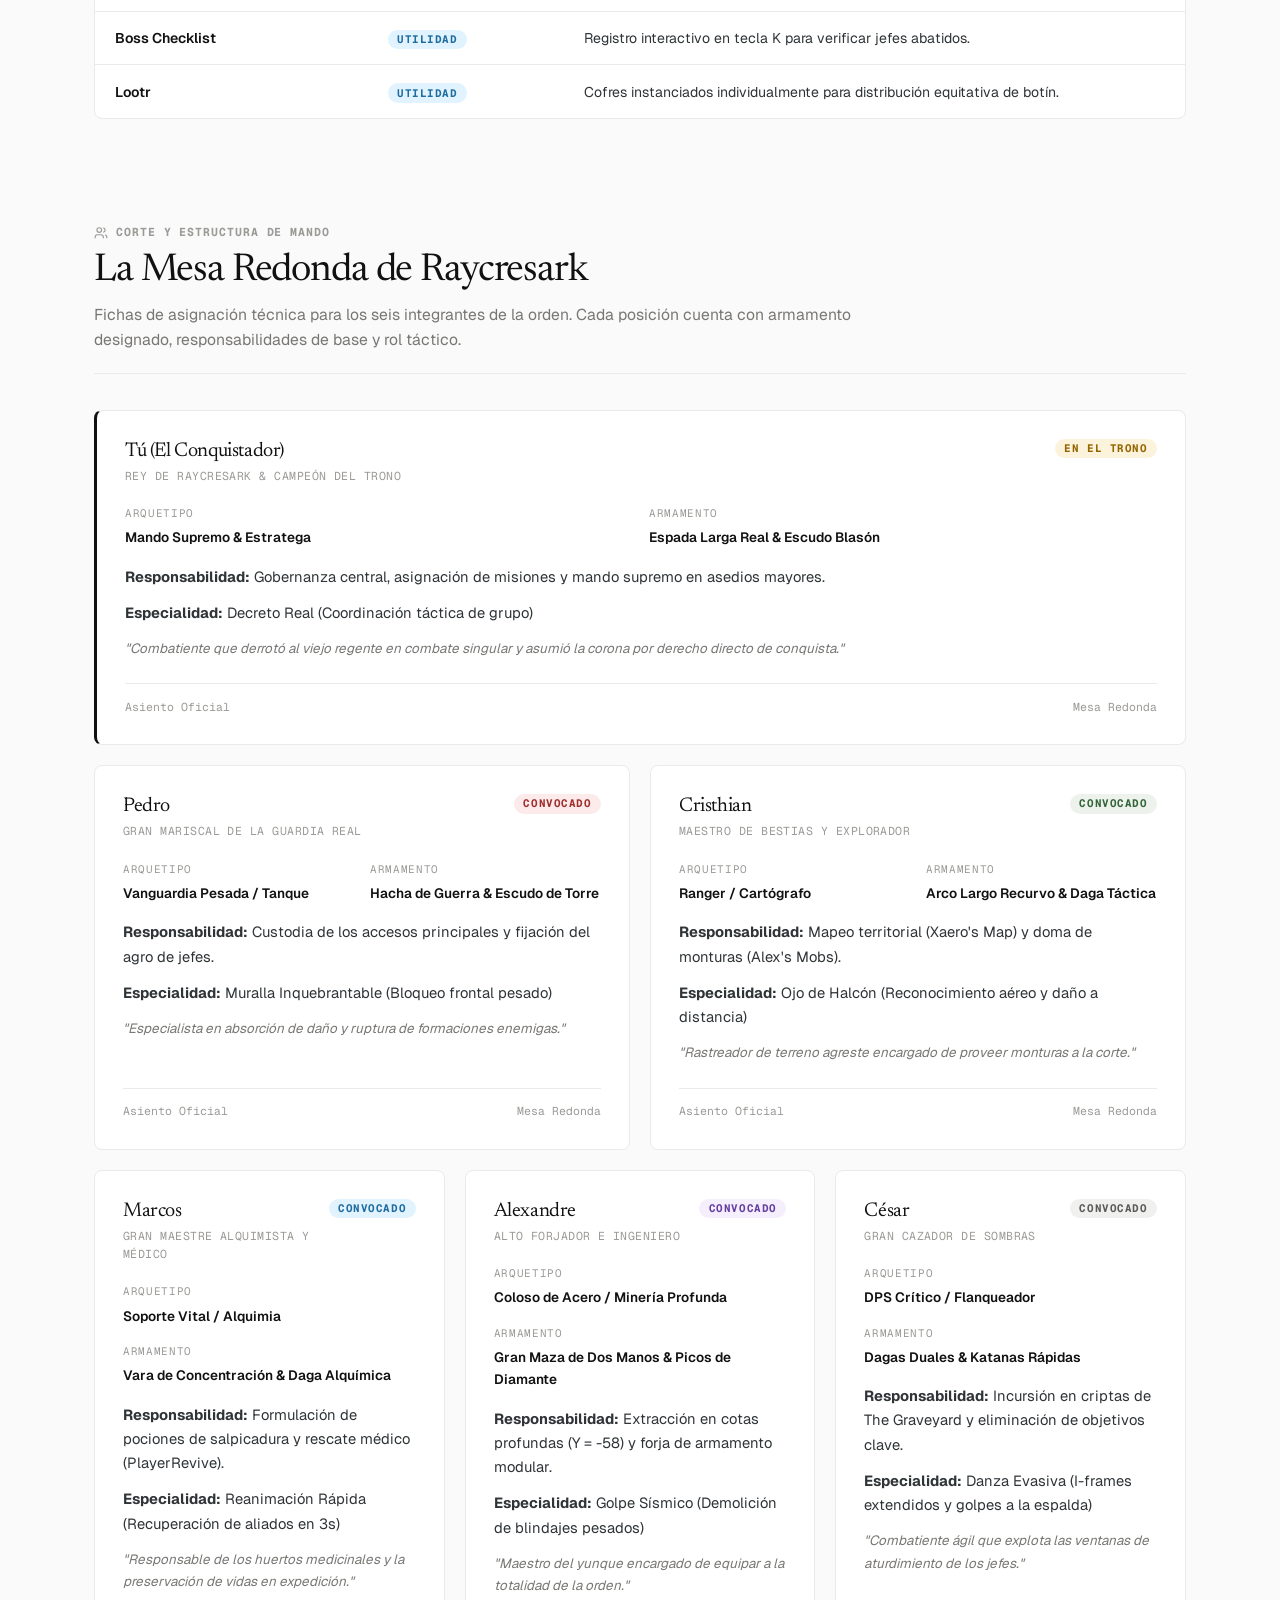
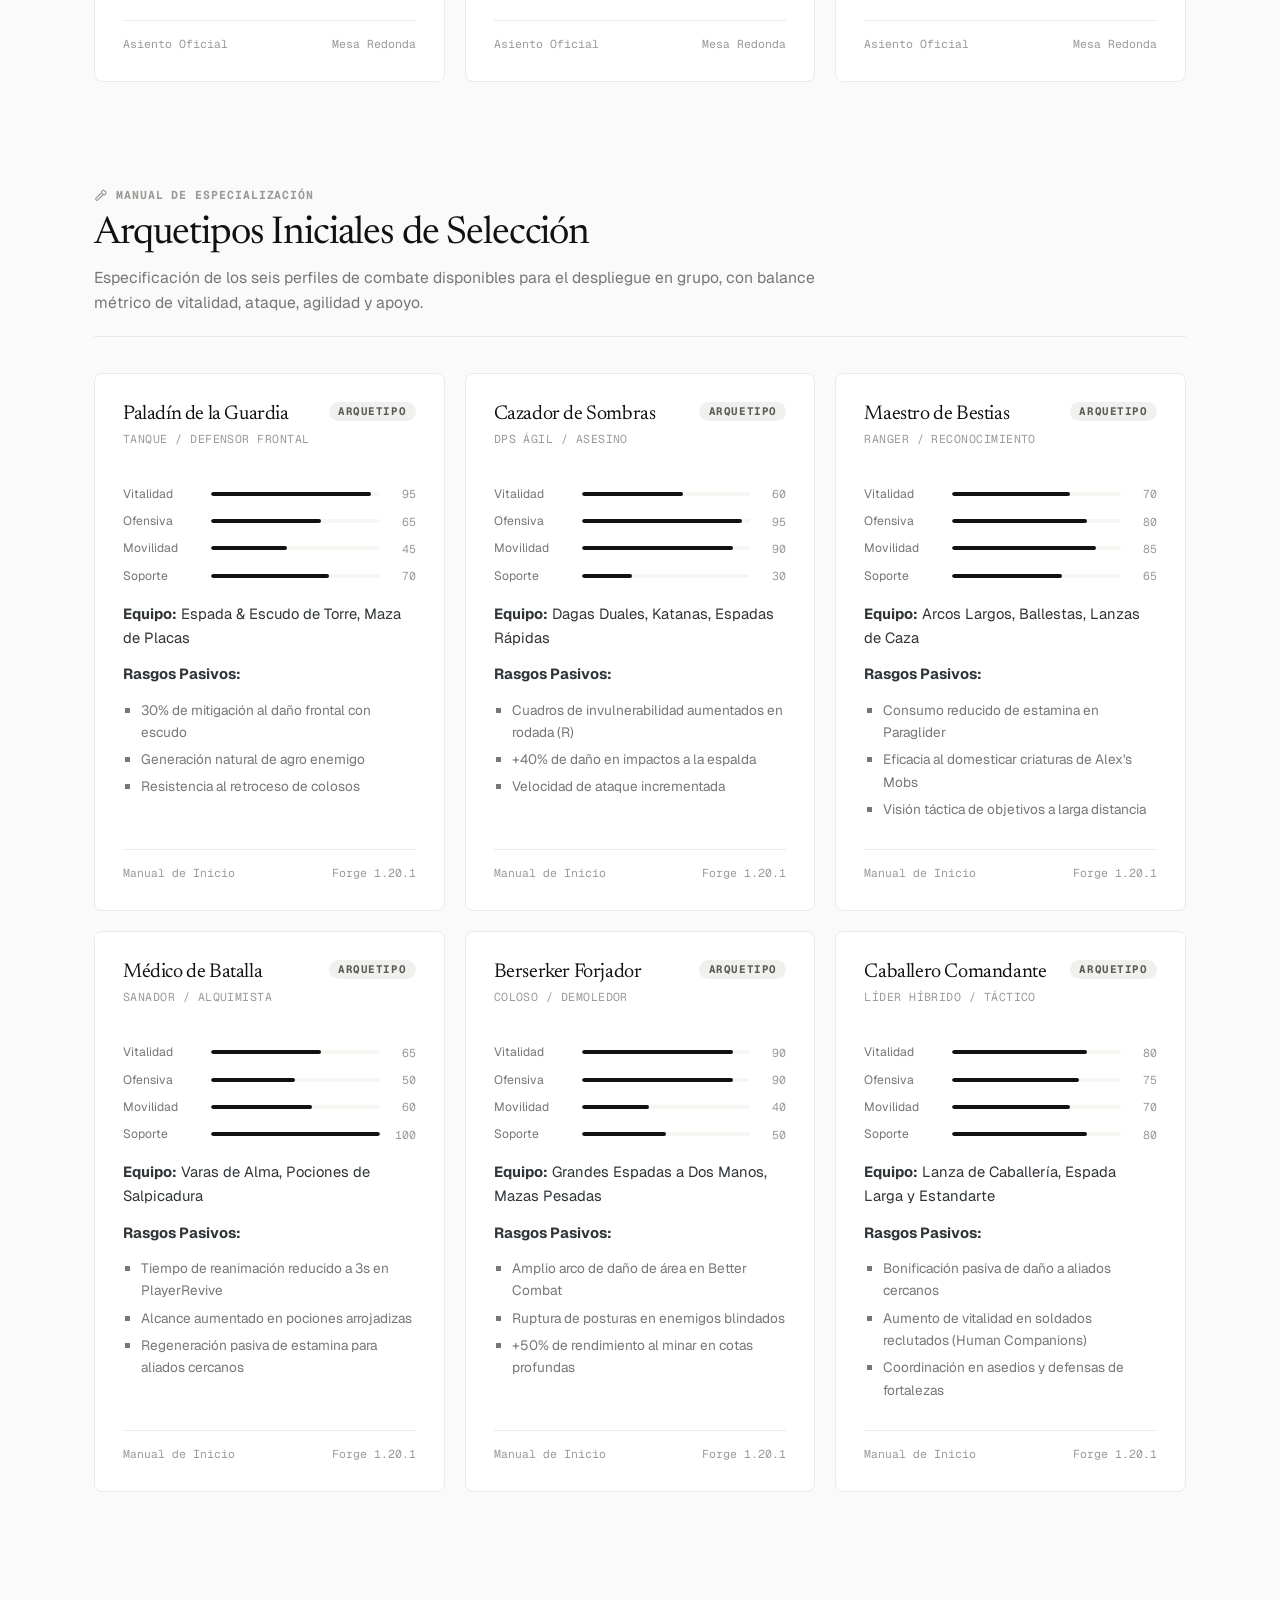
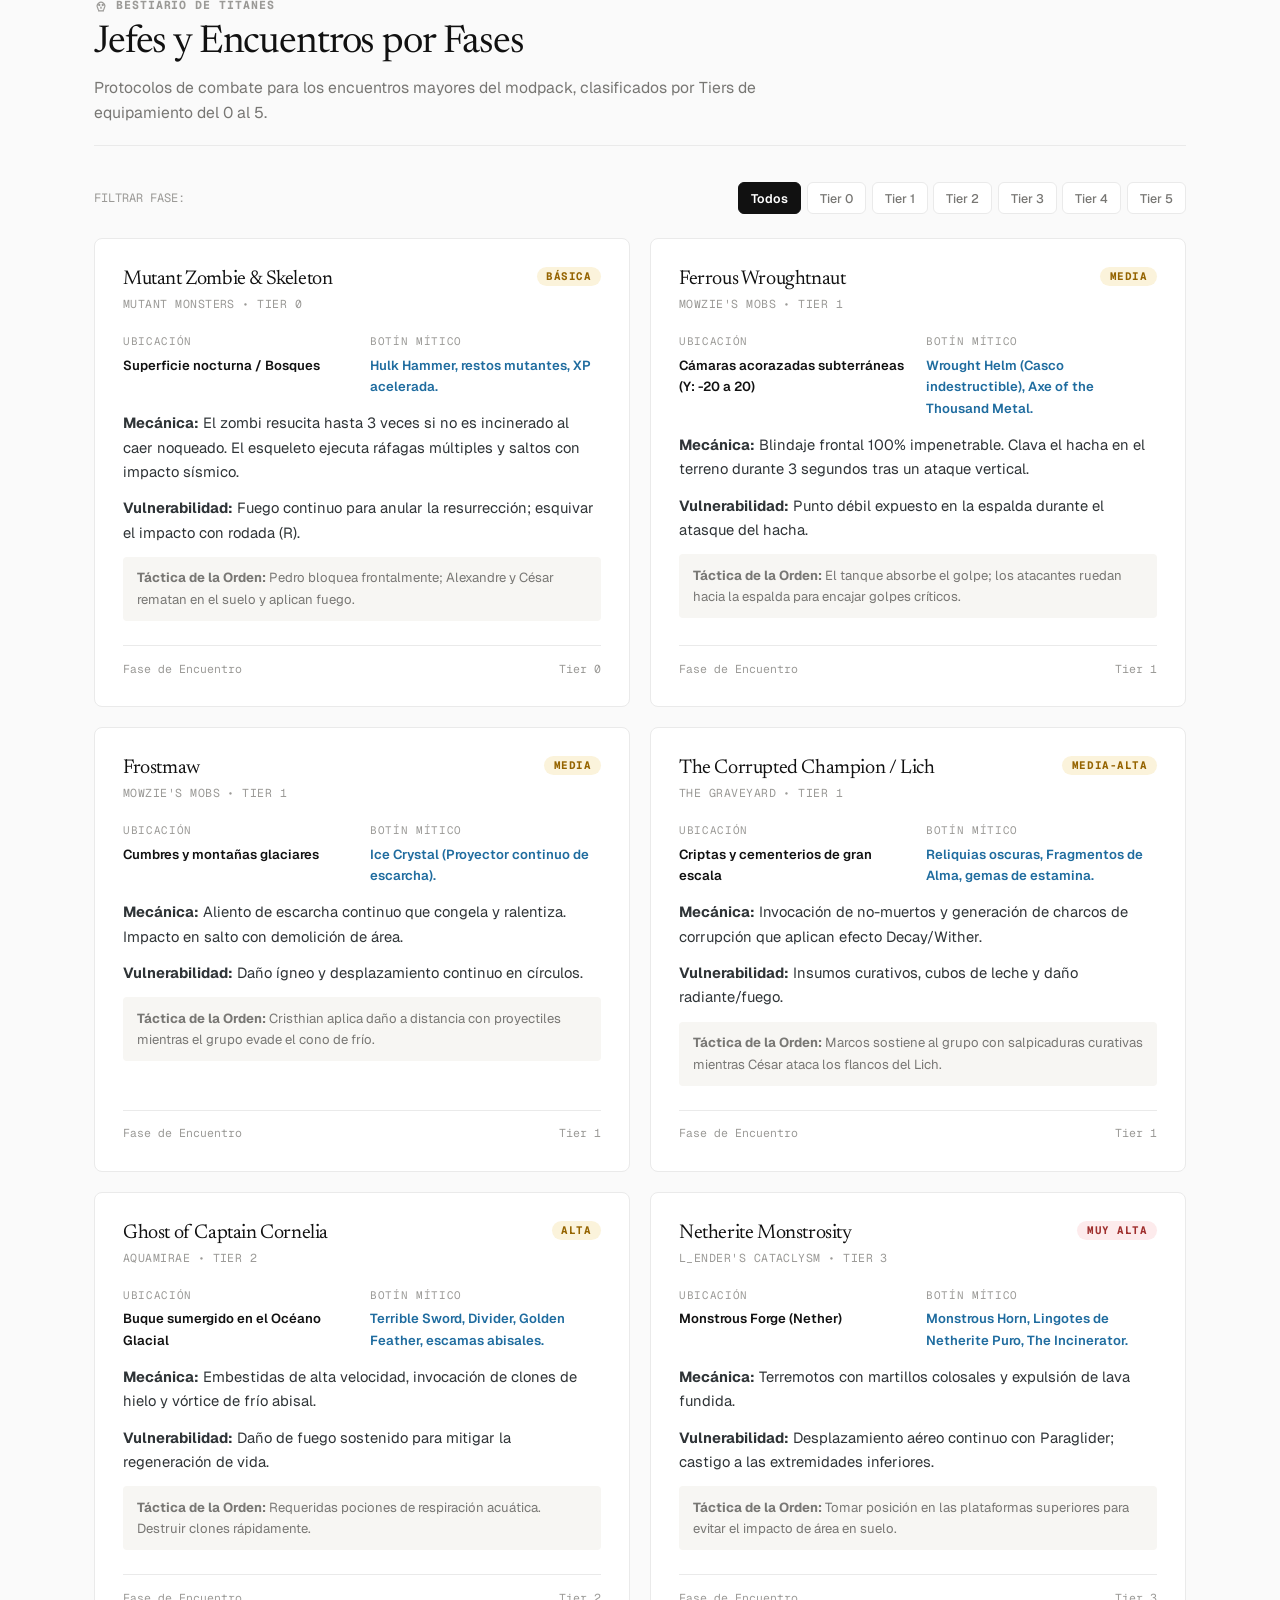
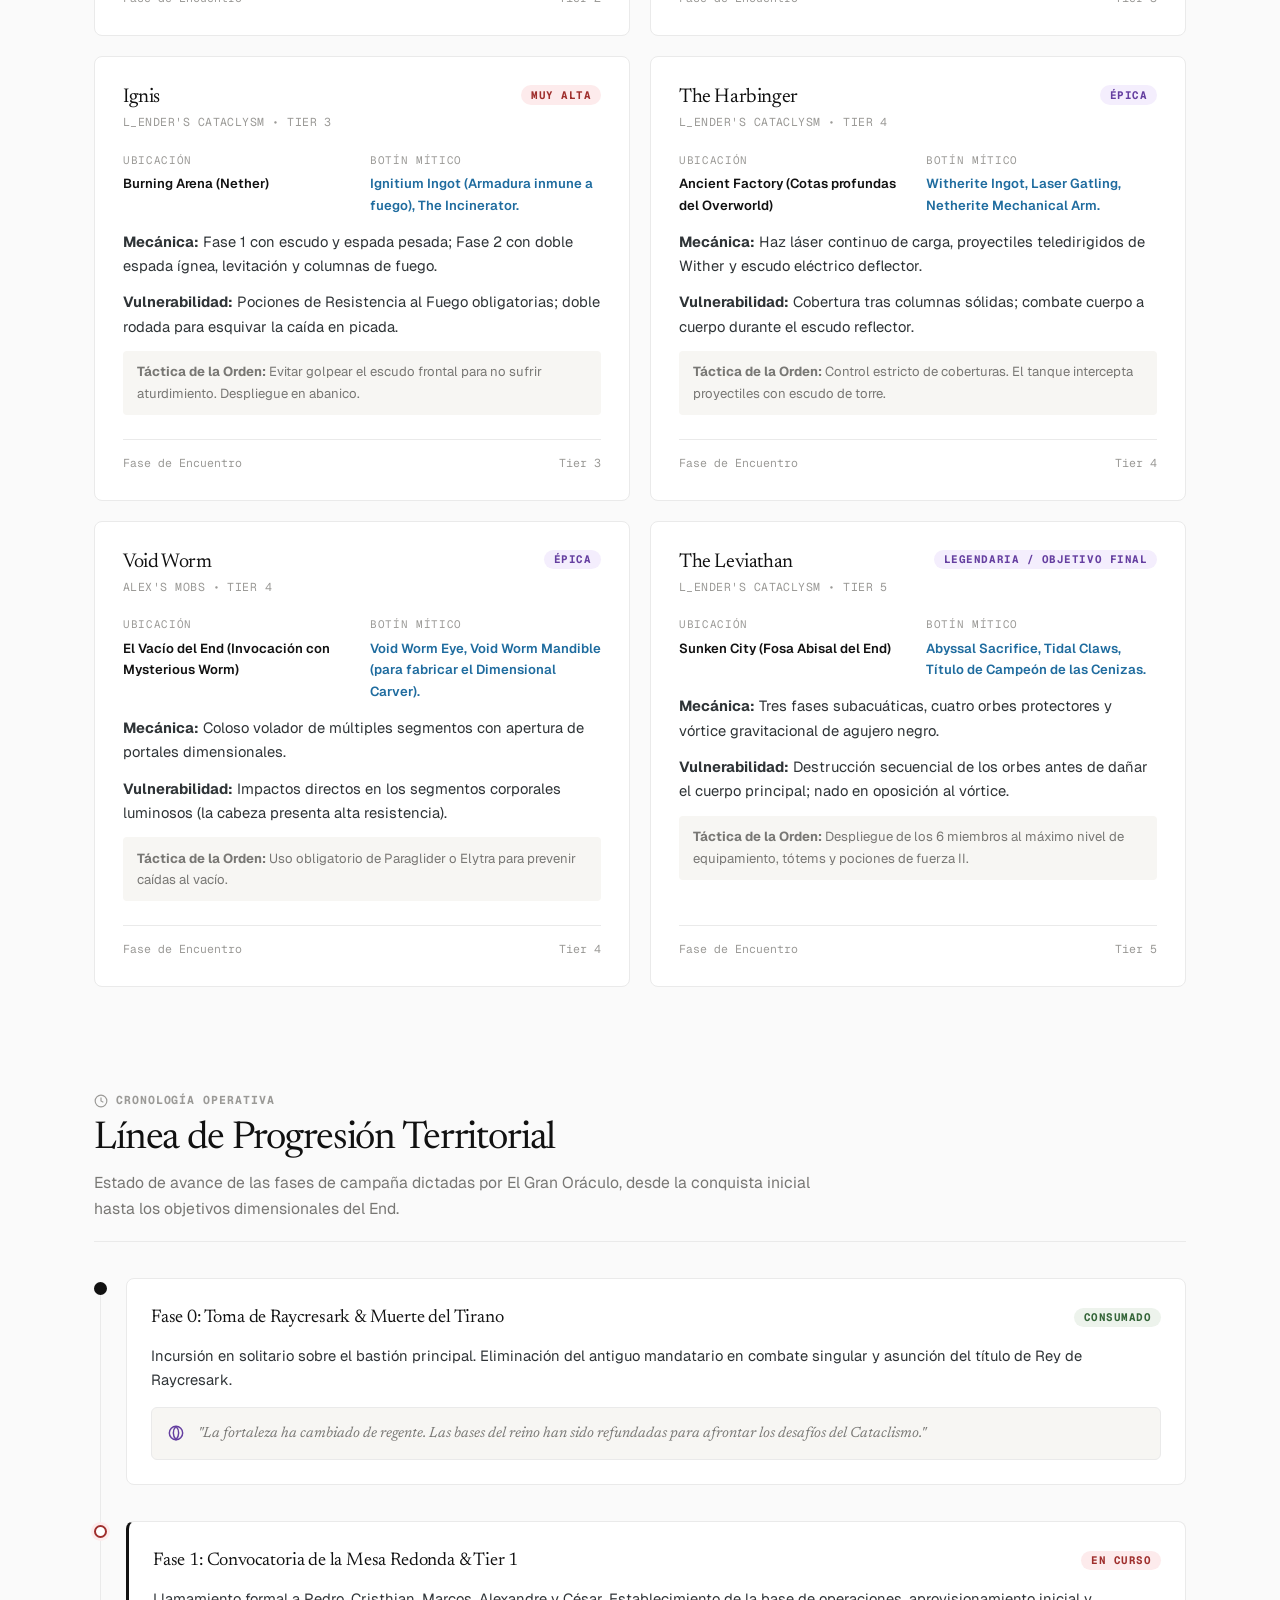
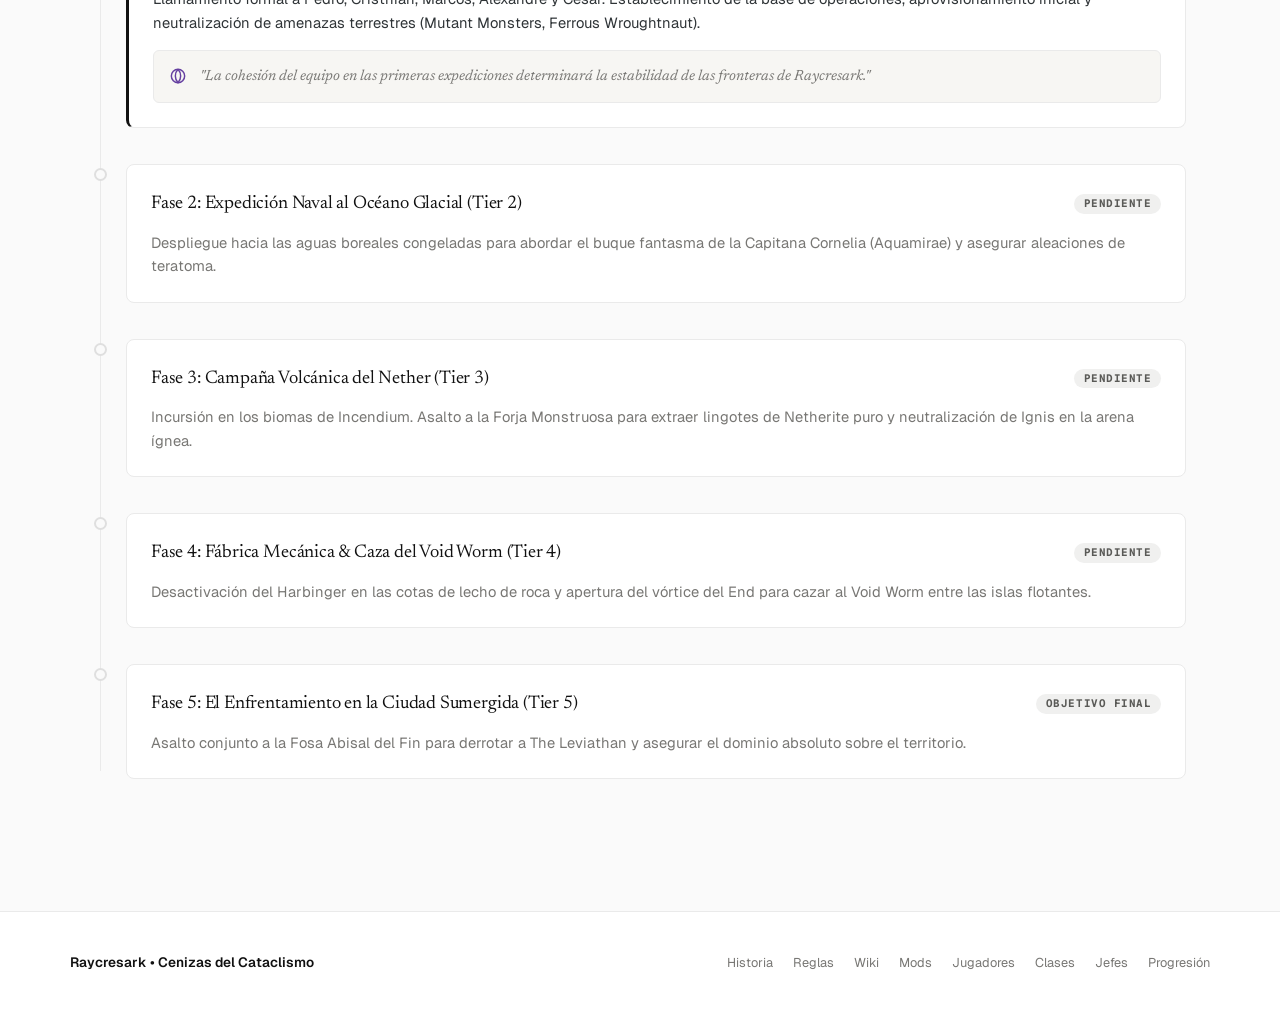
==== commit fb35529f: "docs(rules): add server rules and community coexistence code to single page" ====
--- a/wiki_site/index.html
+++ b/wiki_site/index.html
@@ -46,6 +46,10 @@
         <a href="#historia" class="nav-link active">
           <svg viewBox="0 0 24 24" fill="none" stroke="currentColor" stroke-linecap="round" stroke-linejoin="round"><path d="M4 19.5A2.5 2.5 0 0 1 6.5 17H20"/><path d="M6.5 2H20v20H6.5A2.5 2.5 0 0 1 4 19.5v-15A2.5 2.5 0 0 1 6.5 2z"/></svg>
           Historia
+        </a>
+        <a href="#reglas" class="nav-link">
+          <svg viewBox="0 0 24 24" fill="none" stroke="currentColor" stroke-linecap="round" stroke-linejoin="round"><path d="M12 22s8-4 8-10V5l-8-3-8 3v7c0 6 8 10 8 10z"/></svg>
+          Reglas
         </a>
         <a href="#wiki" class="nav-link">
           <svg viewBox="0 0 24 24" fill="none" stroke="currentColor" stroke-linecap="round" stroke-linejoin="round"><circle cx="12" cy="12" r="10"/><line x1="12" y1="16" x2="12" y2="12"/><line x1="12" y1="8" x2="12.01" y2="8"/></svg>
@@ -60,7 +64,7 @@
           Jugadores
         </a>
         <a href="#clases" class="nav-link">
-          <svg viewBox="0 0 24 24" fill="none" stroke="currentColor" stroke-linecap="round" stroke-linejoin="round"><path d="M12 22s8-4 8-10V5l-8-3-8 3v7c0 6 8 10 8 10z"/></svg>
+          <svg viewBox="0 0 24 24" fill="none" stroke="currentColor" stroke-linecap="round" stroke-linejoin="round"><path d="m15 12-8.5 8.5c-.8.8-2.2.8-3 0 0 0 0 0 0 0-.8-.8-.8-2.2 0-3L12 9"/><path d="M17.64 4.36 20.2 6.92a2 2 0 0 1 0 2.83l-1.41 1.41a2 2 0 0 1-2.83 0L13.4 8.6a2 2 0 0 1 0-2.83l1.41-1.41a2 2 0 0 1 2.83 0z"/></svg>
           Clases
         </a>
         <a href="#jefes" class="nav-link">
@@ -169,7 +173,139 @@
     </section>
 
     <!-- ==========================================
-         SECTION 2: WIKI / COMPENDIO TÉCNICO
+         SECTION 2: REGLAS / CÓDIGO DE CONVIVENCIA
+         ========================================== -->
+    <section id="reglas" class="page-section">
+      <header class="section-header">
+        <div class="section-eyebrow">
+          <svg viewBox="0 0 24 24" width="14" height="14" fill="none" stroke="currentColor" stroke-width="2"><path d="M12 22s8-4 8-10V5l-8-3-8 3v7c0 6 8 10 8 10z"/></svg>
+          Código Real de Raycresark
+        </div>
+        <h2 class="section-title">Reglas de Convivencia y Servidor</h2>
+        <p class="section-desc">Estatuto de honor de la Mesa Redonda para garantizar una progresión equilibrada, respeto al botín individual y juego limpio entre los seis miembros.</p>
+      </header>
+
+      <div class="bento-grid">
+
+        <!-- REGLA 1 -->
+        <div class="bento-card bento-col-6 highlight">
+          <div class="bento-header">
+            <div class="bento-title-group">
+              <h3>I. Integridad del Botín (Lootr)</h3>
+              <div class="bento-meta">Cofres de Mazmorra &bull; Regla Estricta</div>
+            </div>
+            <span class="tag-pastel green">Obligatorio</span>
+          </div>
+          <div class="bento-body">
+            <p>
+              El mod <strong>Lootr</strong> genera botín instanciado único para cada jugador en cada cofre de mazmorra.
+            </p>
+            <p>
+              <strong>Prohibido destruir cofres de mazmorra</strong> con hacha o pico. Si rompes un cofre Lootr, los compañeros que aún no lo han abierto perderán permanentemente su recompensa.
+            </p>
+          </div>
+        </div>
+
+        <!-- REGLA 2 -->
+        <div class="bento-card bento-col-6">
+          <div class="bento-header">
+            <div class="bento-title-group">
+              <h3>II. Deber de Reanimación y Tumbas</h3>
+              <div class="bento-meta">PlayerRevive &bull; Honor de Combate</div>
+            </div>
+            <span class="tag-pastel red">Prioritario</span>
+          </div>
+          <div class="bento-body">
+            <p>
+              Ningún aliado debe ser abandonado durante el estado de desangrado (60s). Quien esté más cerca tiene el deber moral de mantener <kbd>Clic Derecho (5s)</kbd> para reanimarlo.
+            </p>
+            <p>
+              <strong>Prohibido saquear tumbas o ítems de compañeros caídos</strong>. El equipo recuperado debe ser devuelto íntegramente a su propietario.
+            </p>
+          </div>
+        </div>
+
+        <!-- REGLA 3 -->
+        <div class="bento-card bento-col-6">
+          <div class="bento-header">
+            <div class="bento-title-group">
+              <h3>III. Progresión de Jefes en Escuadrón</h3>
+              <div class="bento-meta">Curva de Dificultad &bull; Tiers 0 a 5</div>
+            </div>
+            <span class="tag-pastel yellow">Comunitario</span>
+          </div>
+          <div class="bento-body">
+            <p>
+              Los jefes mayores de cada Tier (Cornelia, Ignis, Harbinger, Void Worm, Leviathan) son hitos grupales de la campaña.
+            </p>
+            <p>
+              <strong>No rushear ni matar jefes mayores en solitario</strong> sin previo acuerdo en la Mesa Redonda, para evitar romper la experiencia y la curva de progresión del resto.
+            </p>
+          </div>
+        </div>
+
+        <!-- REGLA 4 -->
+        <div class="bento-card bento-col-6">
+          <div class="bento-header">
+            <div class="bento-title-group">
+              <h3>IV. Protección del Bastión Común</h3>
+              <div class="bento-meta">Raycresark &bull; No Griefing</div>
+            </div>
+            <span class="tag-pastel blue">Estructural</span>
+          </div>
+          <div class="bento-body">
+            <p>
+              El castillo de Raycresark y las habitaciones individuales asignadas son zonas protegidas por decreto real.
+            </p>
+            <p>
+              No modificar estructuras comunes sin consenso, reparar de inmediato cualquier daño accidental por explosiones de creepers y respetar los cofres personales.
+            </p>
+          </div>
+        </div>
+
+        <!-- REGLA 5 -->
+        <div class="bento-card bento-col-6">
+          <div class="bento-header">
+            <div class="bento-title-group">
+              <h3>V. Estabilidad y Rendimiento</h3>
+              <div class="bento-meta">Servidor &bull; Control de Entidades</div>
+            </div>
+            <span class="tag-pastel purple">Técnico</span>
+          </div>
+          <div class="bento-body">
+            <p>
+              Prohibido montar granjas masivas de entidades sin supervisión, reproducir animales en exceso o quemar biomas enteros.
+            </p>
+            <p>
+              Mantener limpias las zonas de carga para asegurar fluidez constante de TPS y FPS para todos los jugadores.
+            </p>
+          </div>
+        </div>
+
+        <!-- REGLA 6 -->
+        <div class="bento-card bento-col-6">
+          <div class="bento-header">
+            <div class="bento-title-group">
+              <h3>VI. Almacén Real y Préstamos</h3>
+              <div class="bento-meta">Economía &bull; Forja Compartida</div>
+            </div>
+            <span class="tag-pastel gray">Logística</span>
+          </div>
+          <div class="bento-body">
+            <p>
+              Los cofres públicos de la forja (carbón, hierro, pociones) son para abastecimiento colectivo de expediciones.
+            </p>
+            <p>
+              Quien tome recursos de uso común debe reponerlos con su cuota de minería o caza tras regresar de la incursión.
+            </p>
+          </div>
+        </div>
+
+      </div>
+    </section>
+
+    <!-- ==========================================
+         SECTION 3: WIKI / COMPENDIO TÉCNICO
          ========================================== -->
     <section id="wiki" class="page-section">
       <header class="section-header">
@@ -363,7 +499,7 @@
     </section>
 
     <!-- ==========================================
-         SECTION 3: MODS / DIRECTORIO
+         SECTION 4: MODS / DIRECTORIO
          ========================================== -->
     <section id="mods" class="page-section">
       <header class="section-header">
@@ -407,7 +543,7 @@
     </section>
 
     <!-- ==========================================
-         SECTION 4: JUGADORES / MESA REDONDA
+         SECTION 5: JUGADORES / MESA REDONDA
          ========================================== -->
     <section id="jugadores" class="page-section">
       <header class="section-header">
@@ -425,12 +561,12 @@
     </section>
 
     <!-- ==========================================
-         SECTION 5: CLASES / MANUAL INICIAL
+         SECTION 6: CLASES / MANUAL INICIAL
          ========================================== -->
     <section id="clases" class="page-section">
       <header class="section-header">
         <div class="section-eyebrow">
-          <svg viewBox="0 0 24 24" width="14" height="14" fill="none" stroke="currentColor" stroke-width="2"><path d="M12 22s8-4 8-10V5l-8-3-8 3v7c0 6 8 10 8 10z"/></svg>
+          <svg viewBox="0 0 24 24" width="14" height="14" fill="none" stroke="currentColor" stroke-width="2"><path d="m15 12-8.5 8.5c-.8.8-2.2.8-3 0 0 0 0 0 0 0-.8-.8-.8-2.2 0-3L12 9"/><path d="M17.64 4.36 20.2 6.92a2 2 0 0 1 0 2.83l-1.41 1.41a2 2 0 0 1-2.83 0L13.4 8.6a2 2 0 0 1 0-2.83l1.41-1.41a2 2 0 0 1 2.83 0z"/></svg>
           Manual de Especialización
         </div>
         <h2 class="section-title">Arquetipos Iniciales de Selección</h2>
@@ -443,7 +579,7 @@
     </section>
 
     <!-- ==========================================
-         SECTION 6: JEFES / BESTIARIO
+         SECTION 7: JEFES / BESTIARIO
          ========================================== -->
     <section id="jefes" class="page-section">
       <header class="section-header">
@@ -474,7 +610,7 @@
     </section>
 
     <!-- ==========================================
-         SECTION 7: PROGRESIÓN / LÍNEA DE TIEMPO
+         SECTION 8: PROGRESIÓN / LÍNEA DE TIEMPO
          ========================================== -->
     <section id="progresion" class="page-section">
       <header class="section-header">
@@ -597,6 +733,7 @@
       </div>
       <div class="footer-links">
         <a href="#historia">Historia</a>
+        <a href="#reglas">Reglas</a>
         <a href="#wiki">Wiki</a>
         <a href="#mods">Mods</a>
         <a href="#jugadores">Jugadores</a>
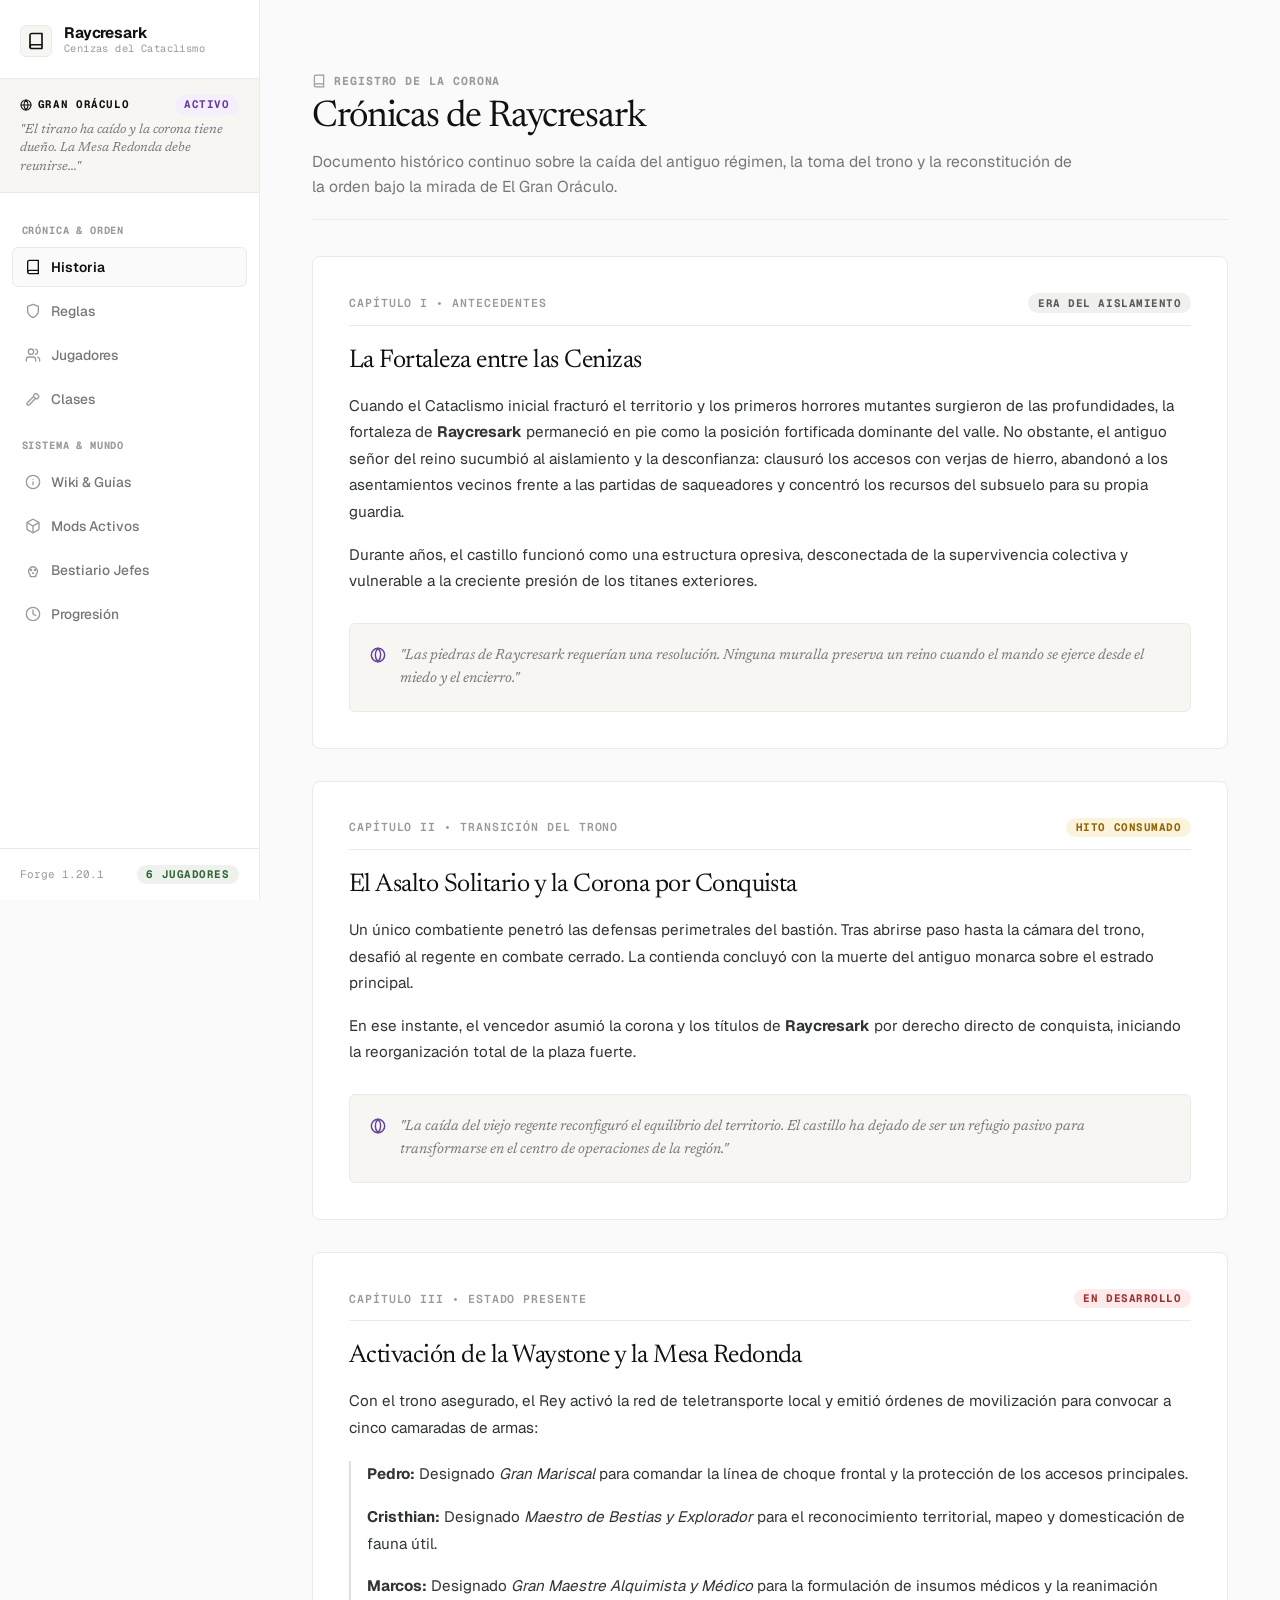
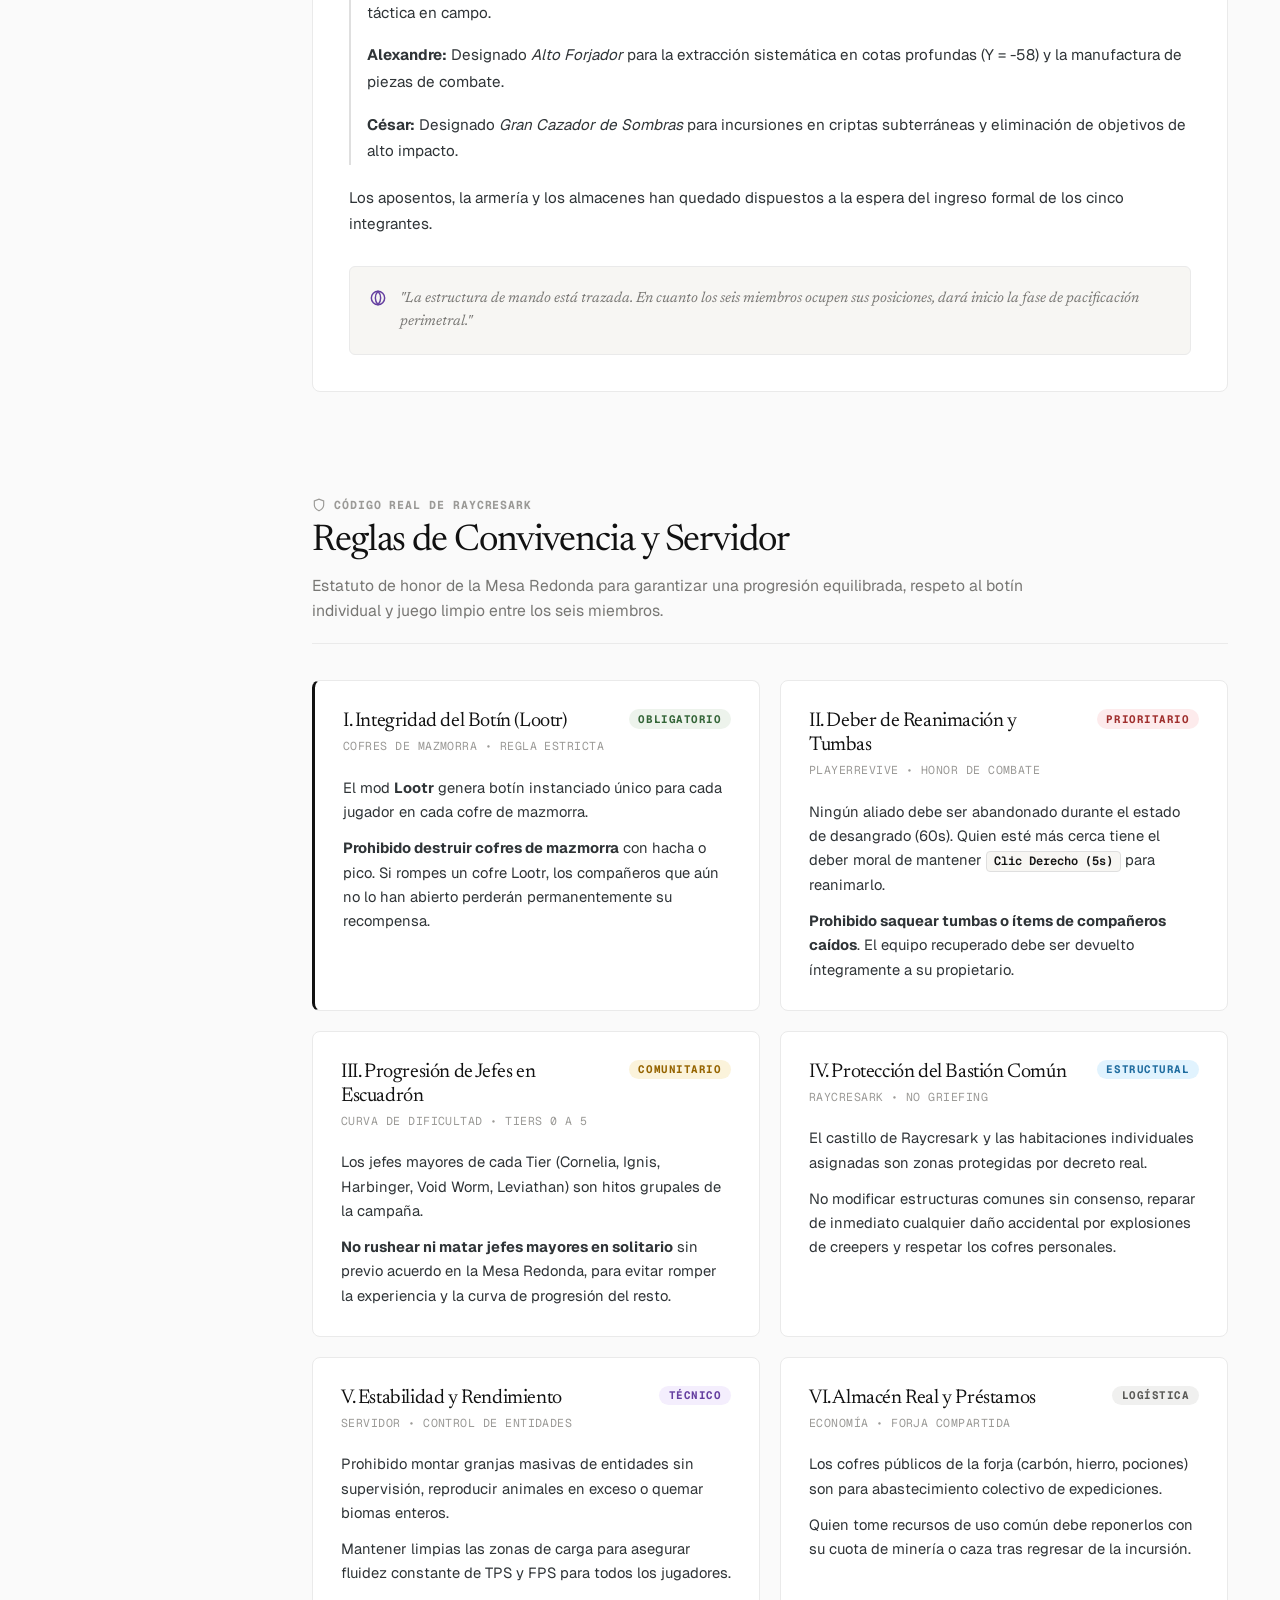
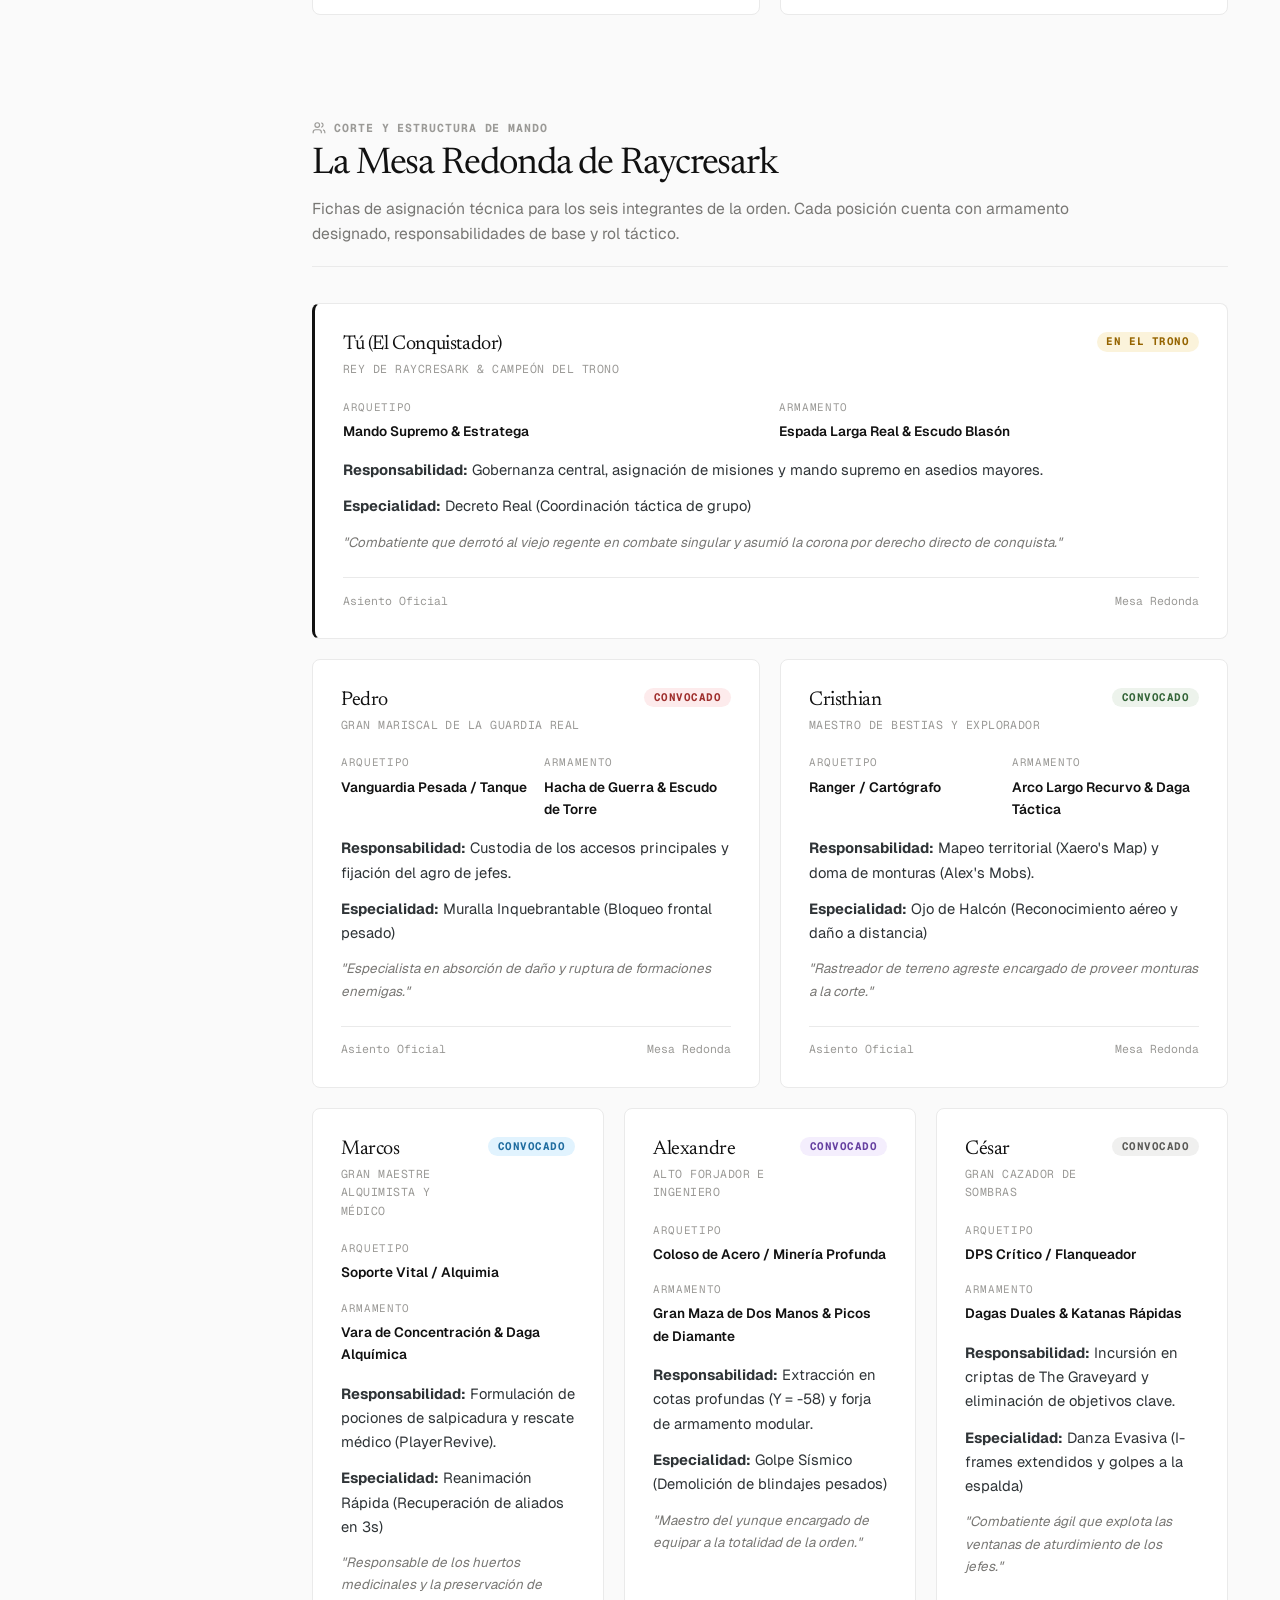
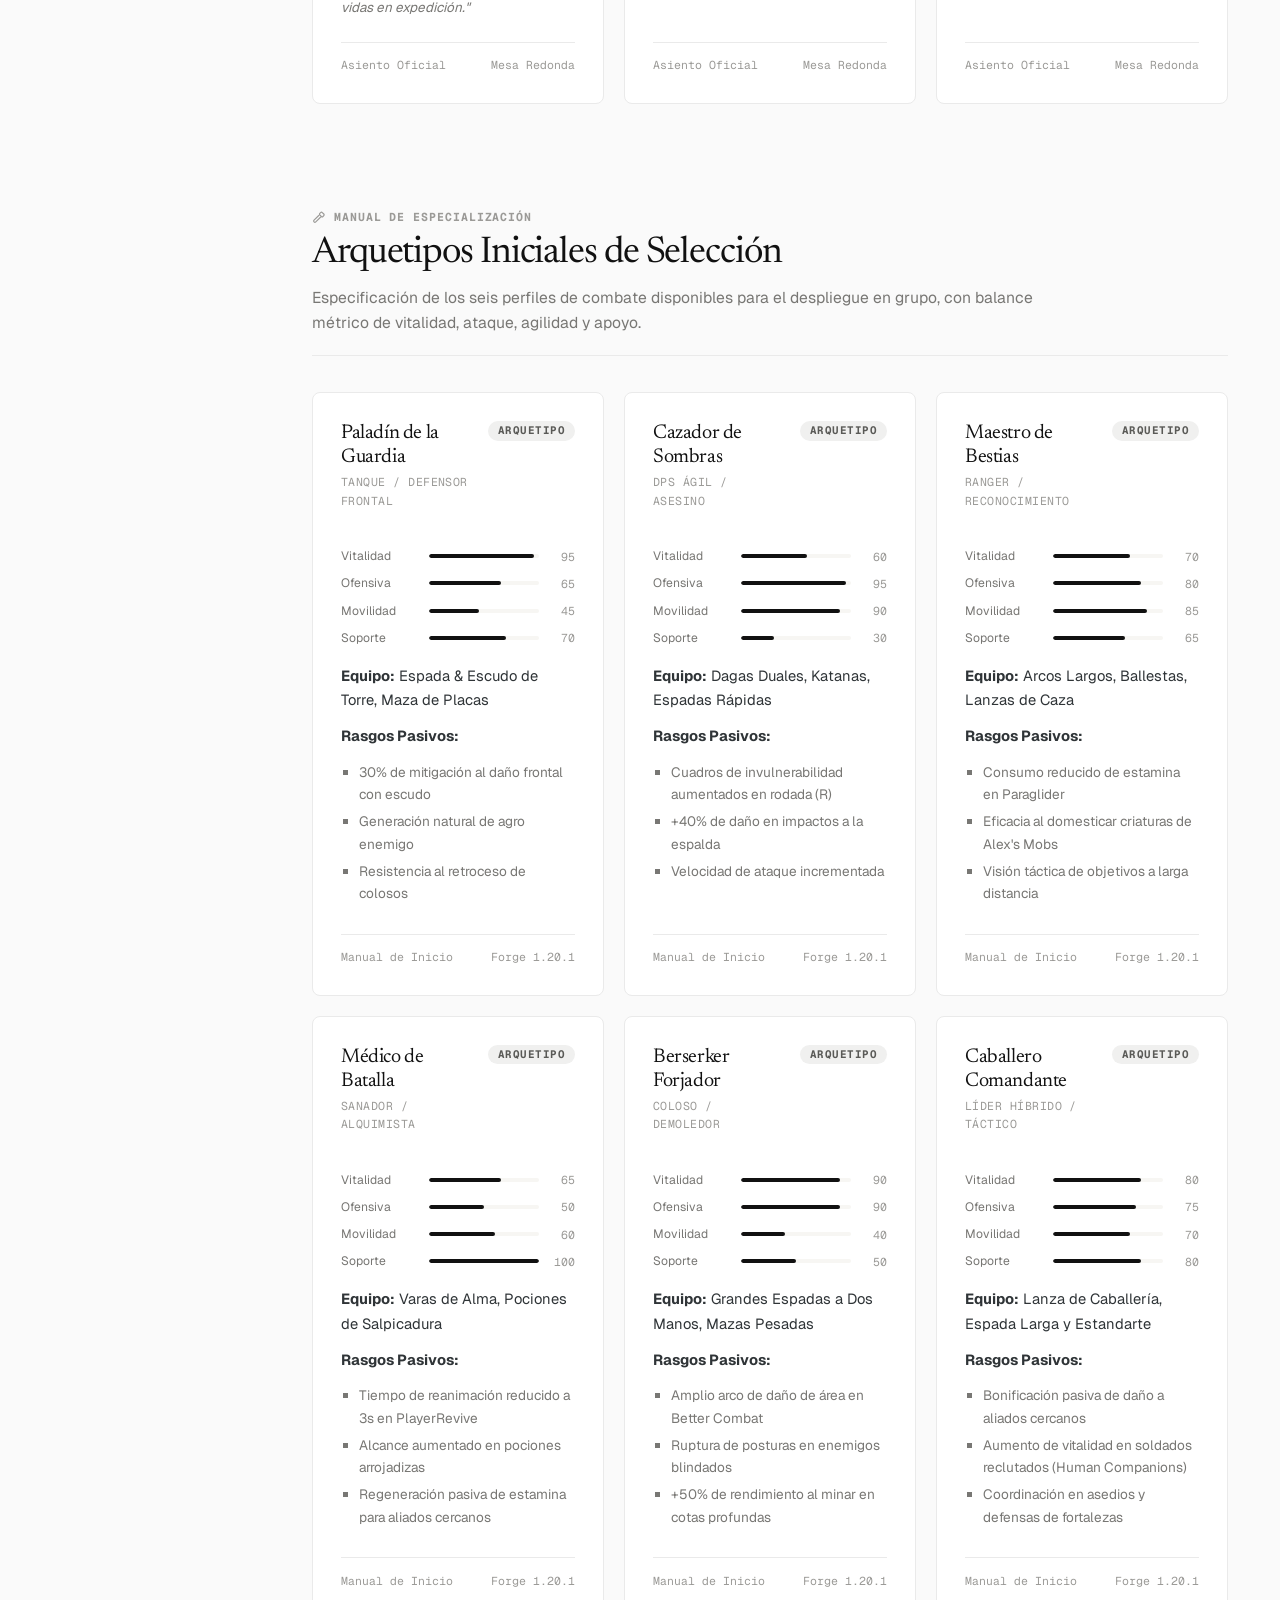
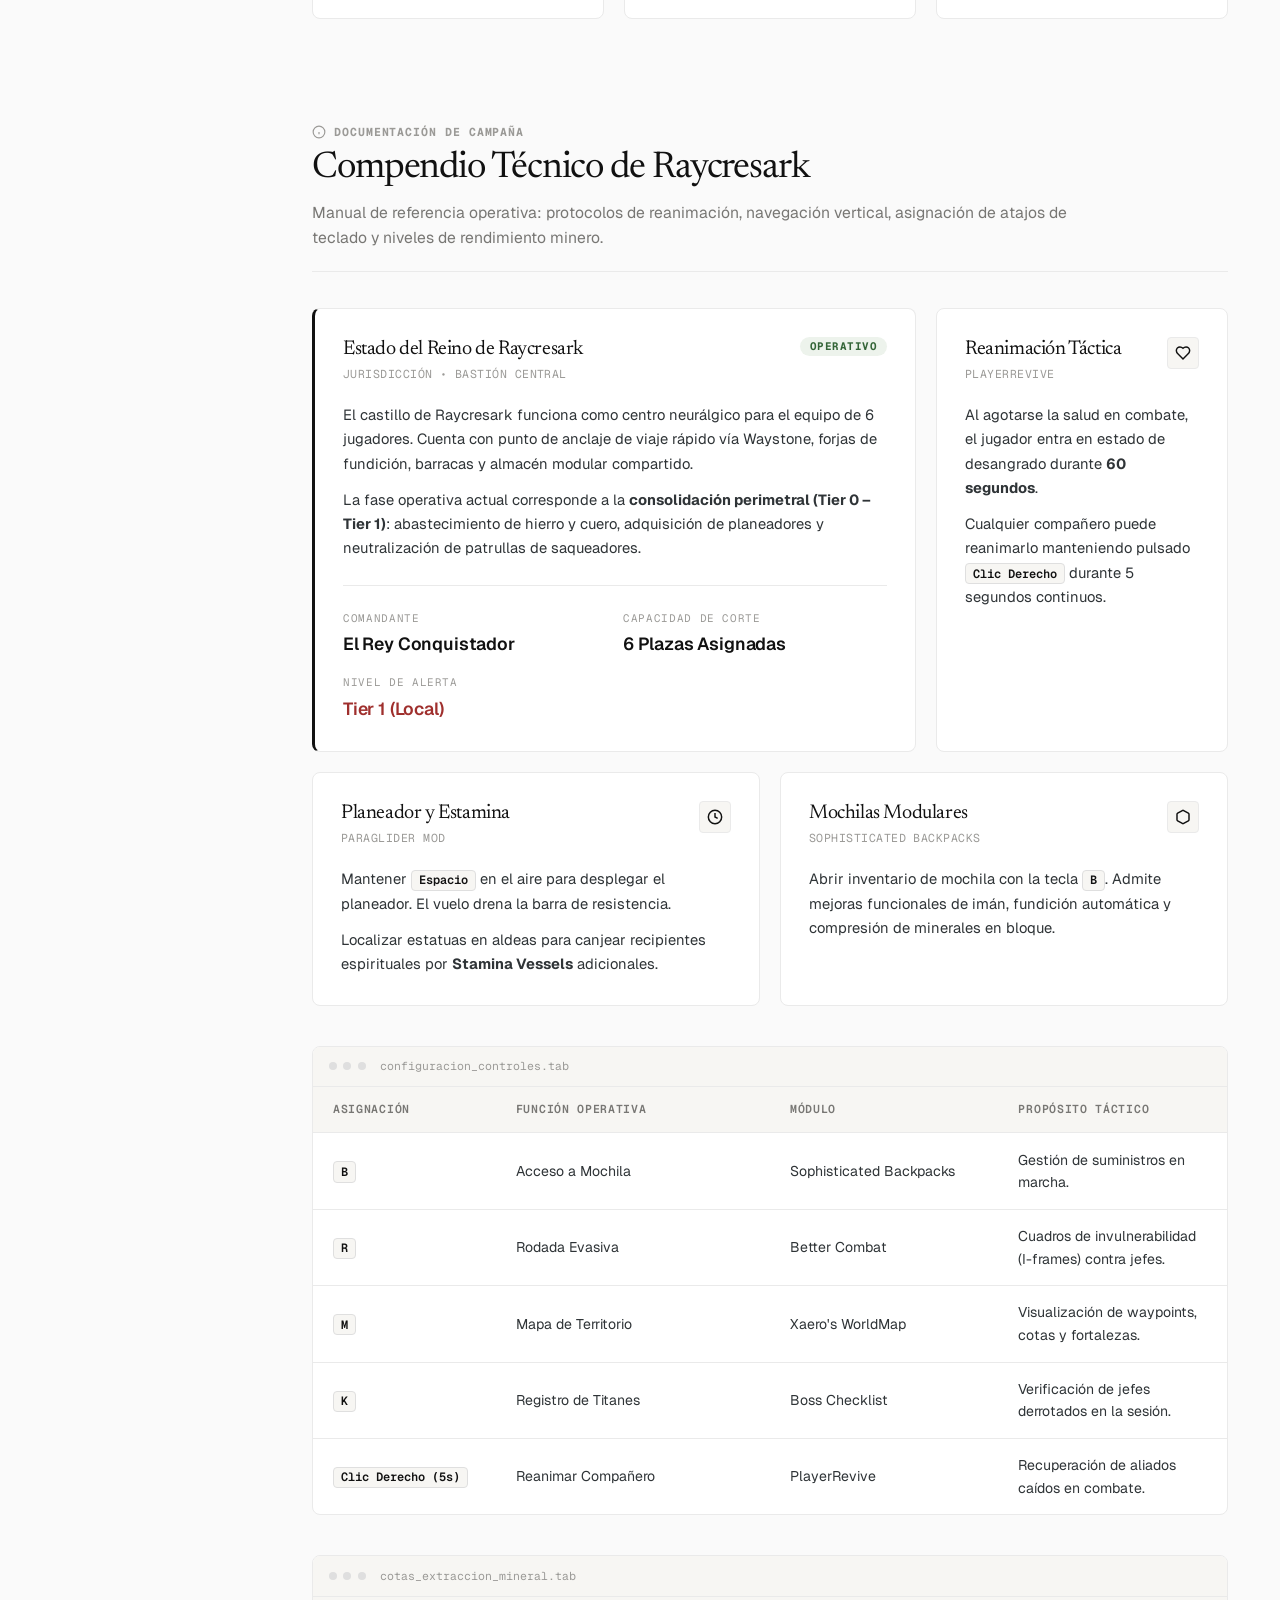
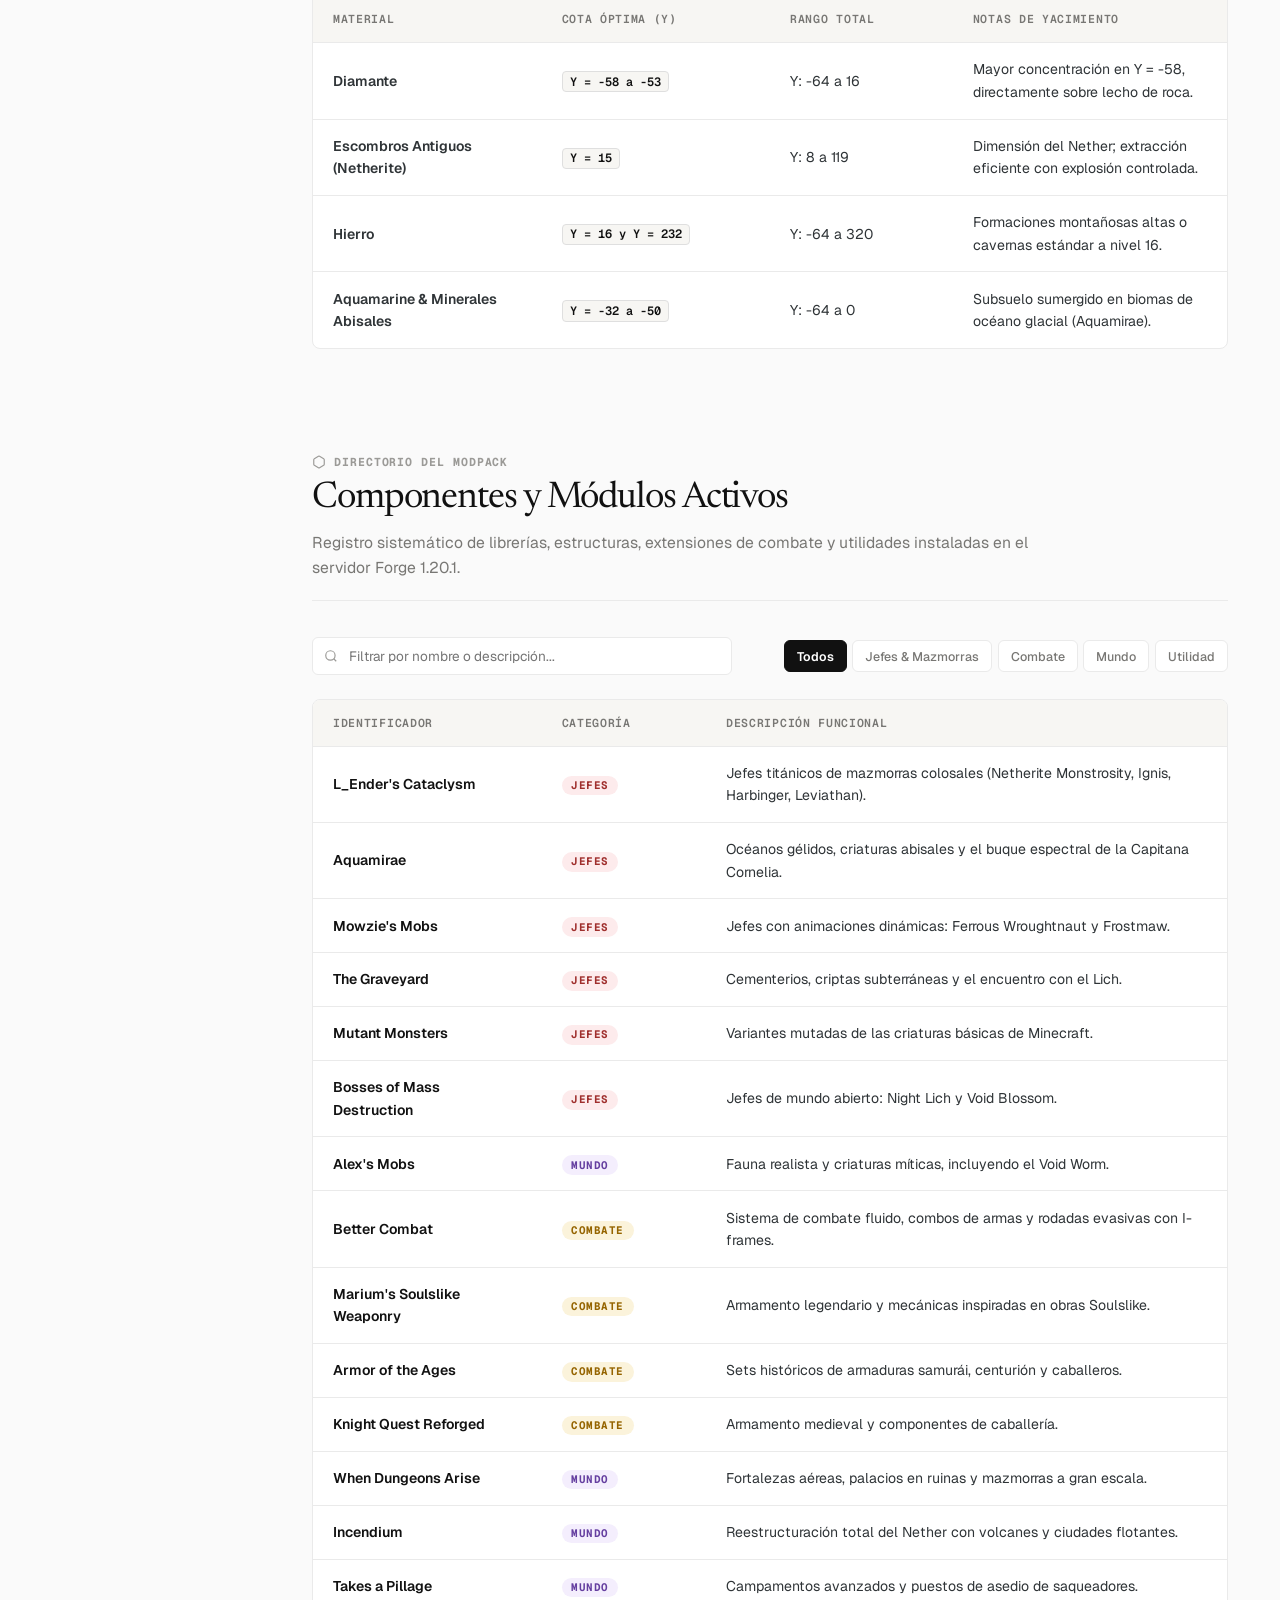
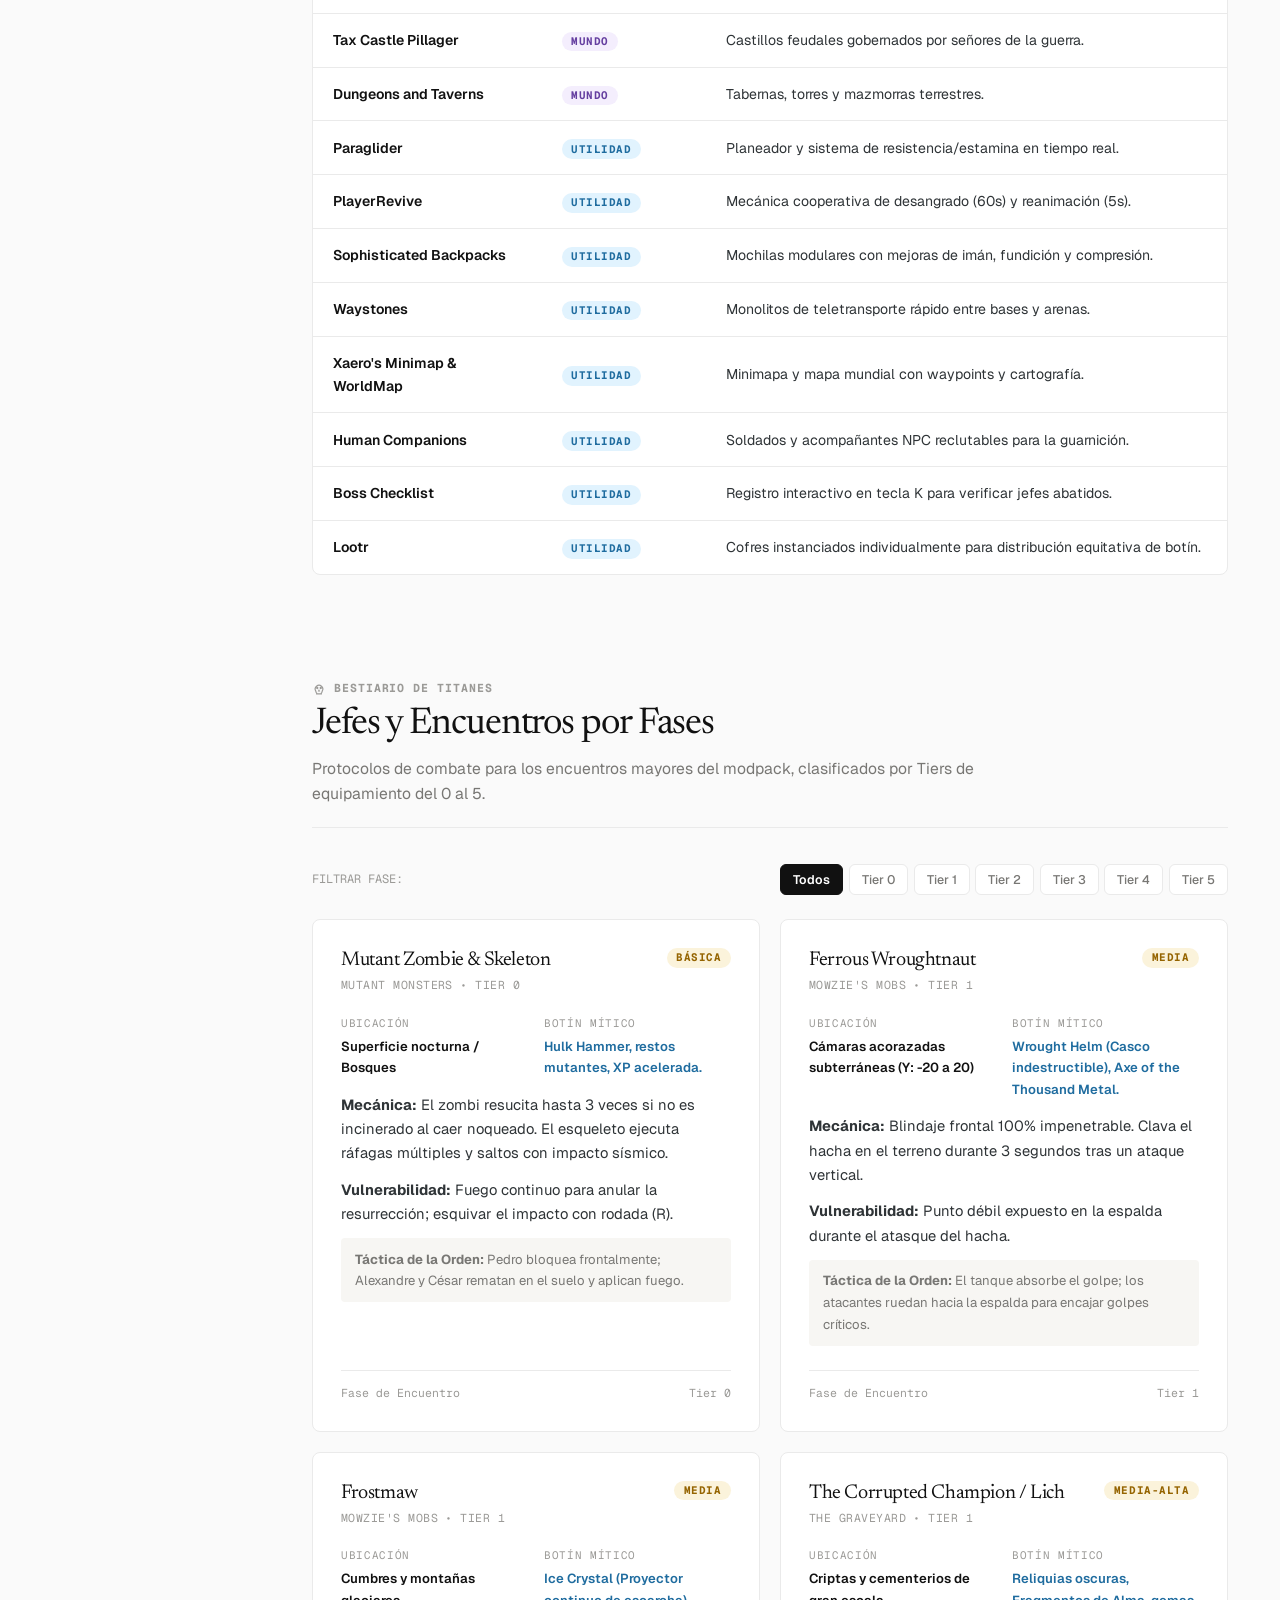
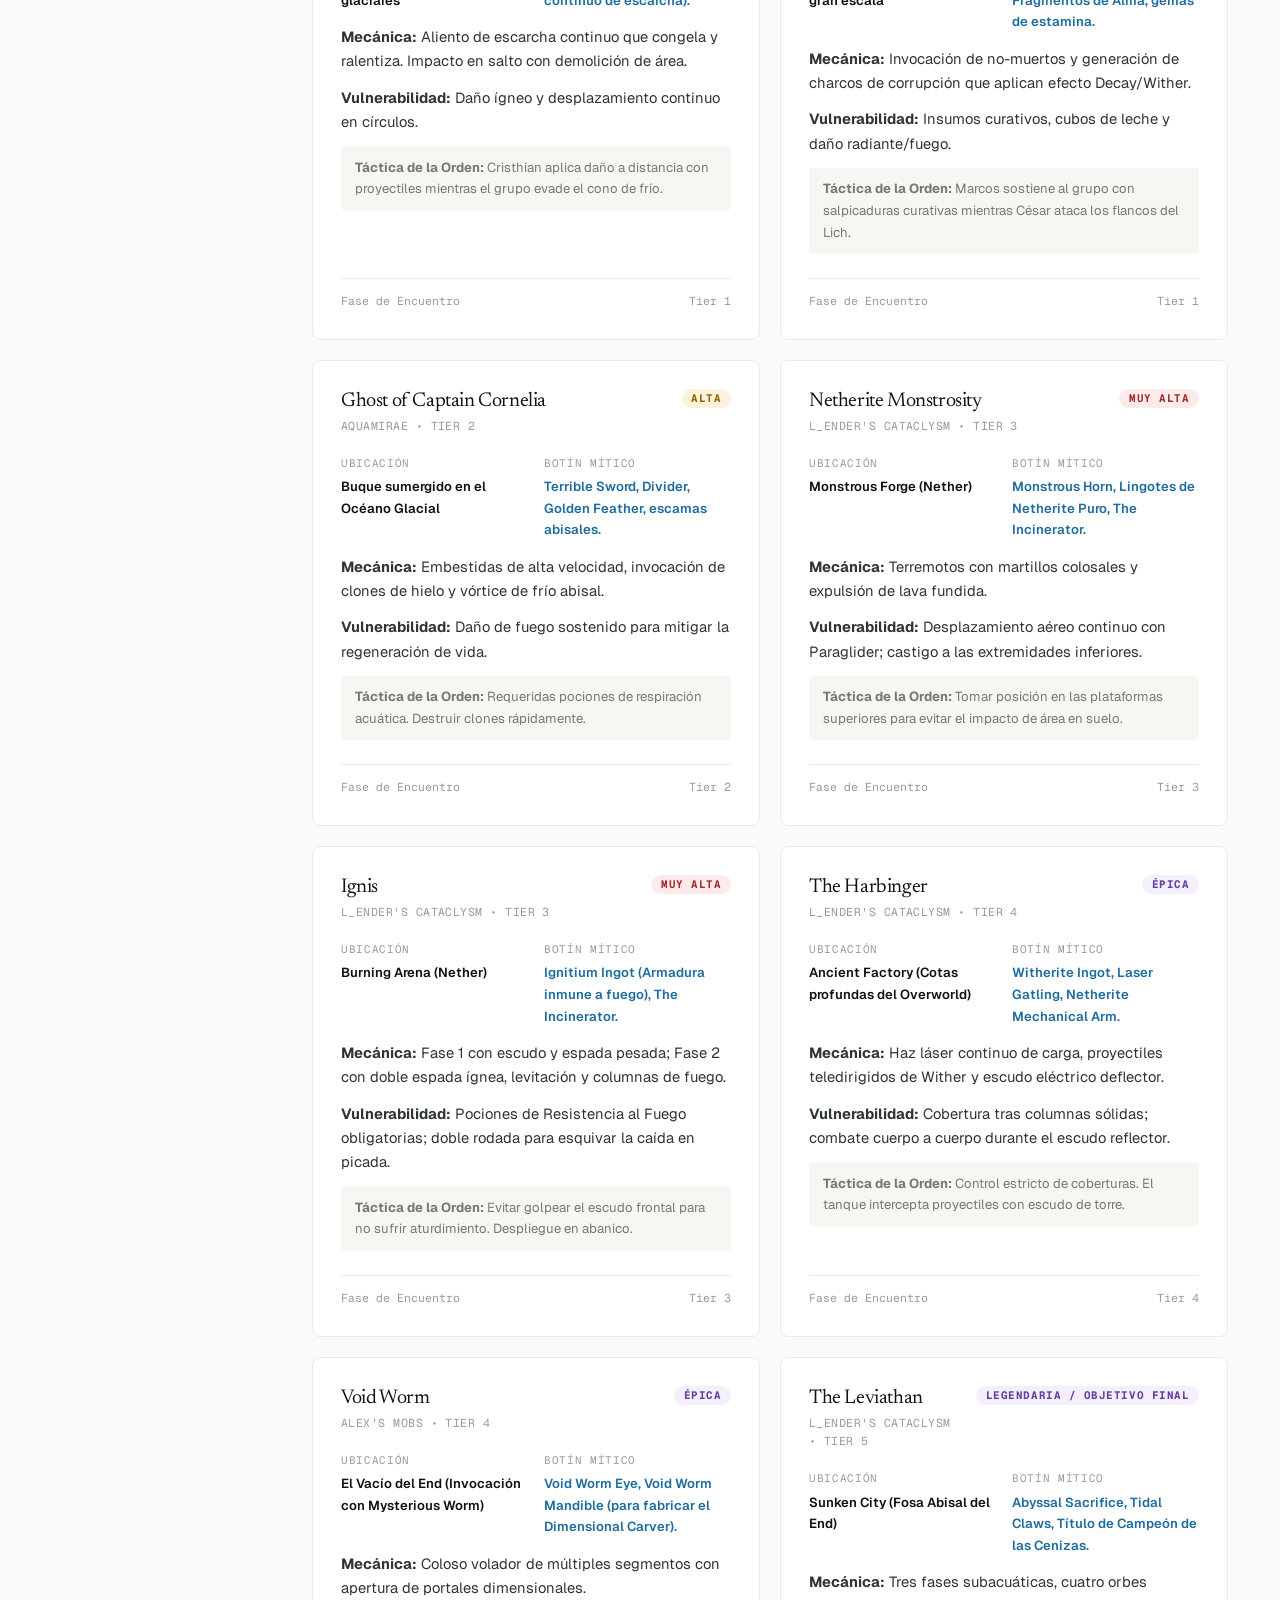
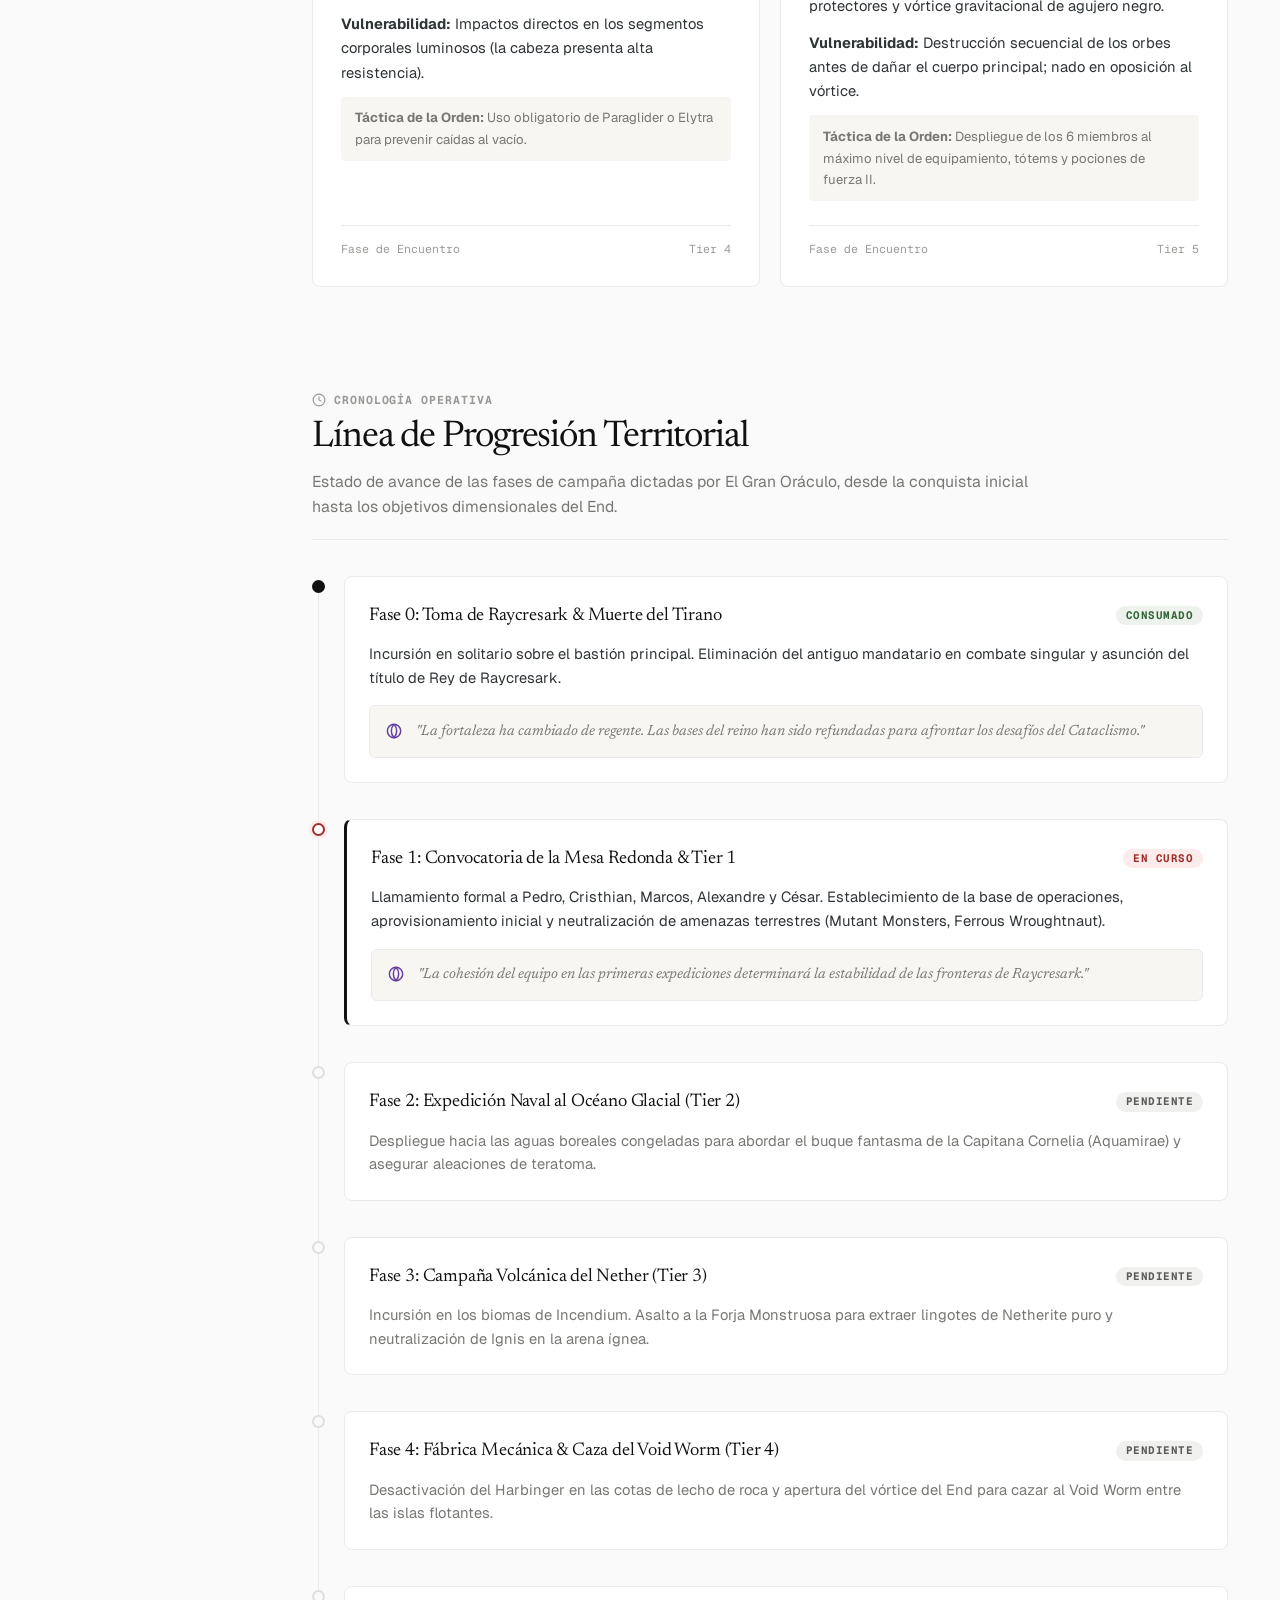
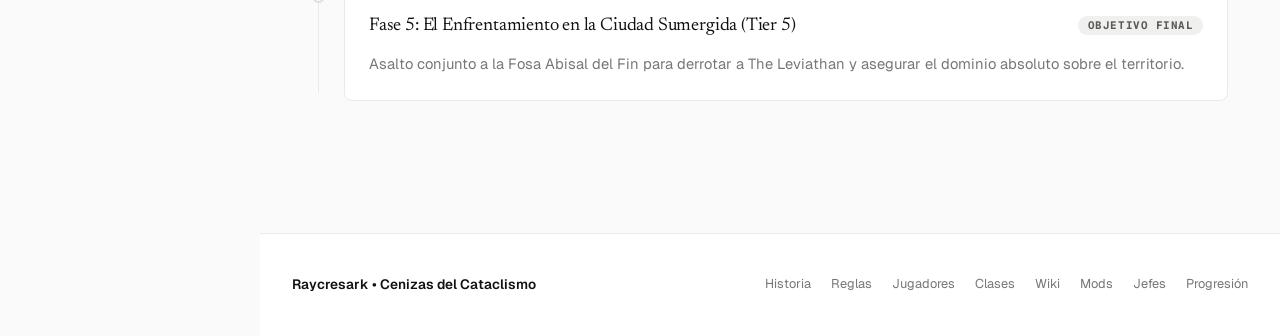
==== commit 701c1c80: "refactor(nav): replace top navbar with fixed editorial sidebar and mobile hamburger drawer" ====
--- a/wiki_site/index.html
+++ b/wiki_site/index.html
@@ -11,25 +11,25 @@
 </head>
 <body>
 
-  <!-- TOP BAR / ORACLE NOTIFICATION -->
-  <aside class="oracle-banner">
-    <div class="oracle-inner">
-      <div class="oracle-label">
-        <svg viewBox="0 0 24 24" fill="none" stroke="currentColor" stroke-linecap="round" stroke-linejoin="round">
-          <circle cx="12" cy="12" r="10"/><path d="M12 2a14.5 14.5 0 0 0 0 20 14.5 14.5 0 0 0 0-20"/><path d="M2 12h20"/>
-        </svg>
-        El Gran Oráculo
-      </div>
-      <div class="oracle-text" id="oracle-status">
-        "El tirano ha caído y la corona de Raycresark tiene dueño. Mas los titanes del abismo han despertado... La Mesa Redonda debe reunirse."
-      </div>
-      <span class="tag-pastel purple">Oráculo Activo</span>
-    </div>
-  </aside>
-
-  <!-- HEADER & NAVIGATION -->
-  <header class="header">
-    <div class="header-inner">
+  <!-- MOBILE HEADER (SHOWN ON <= 960PX) -->
+  <header class="mobile-header">
+    <a href="#historia" class="mobile-brand">
+      <svg viewBox="0 0 24 24" width="18" height="18" fill="none" stroke="currentColor" stroke-width="2.2"><path d="M4 19.5A2.5 2.5 0 0 1 6.5 17H20"/><path d="M6.5 2H20v20H6.5A2.5 2.5 0 0 1 4 19.5v-15A2.5 2.5 0 0 1 6.5 2z"/></svg>
+      <span>Raycresark</span>
+    </a>
+    <button class="mobile-menu-btn" id="mobile-menu-btn" aria-label="Abrir Menú">
+      <svg viewBox="0 0 24 24" fill="none" stroke="currentColor" stroke-linecap="round" stroke-linejoin="round">
+        <line x1="4" y1="7" x2="20" y2="7"/><line x1="4" y1="12" x2="20" y2="12"/><line x1="4" y1="17" x2="20" y2="17"/>
+      </svg>
+    </button>
+  </header>
+
+  <!-- SIDEBAR BACKDROP -->
+  <div class="sidebar-backdrop" id="sidebar-backdrop"></div>
+
+  <!-- FIXED SIDEBAR COMPONENT -->
+  <aside class="sidebar" id="sidebar">
+    <div class="sidebar-header">
       <a href="#historia" class="brand">
         <div class="brand-icon">
           <svg viewBox="0 0 24 24" fill="none" stroke="currentColor" stroke-linecap="round" stroke-linejoin="round">
@@ -38,711 +38,732 @@
         </div>
         <div class="brand-text">
           <h1>Raycresark</h1>
-          <span>Cenizas del Cataclismo &bull; Forge 1.20.1</span>
-        </div>
-      </a>
-
-      <nav class="nav">
-        <a href="#historia" class="nav-link active">
-          <svg viewBox="0 0 24 24" fill="none" stroke="currentColor" stroke-linecap="round" stroke-linejoin="round"><path d="M4 19.5A2.5 2.5 0 0 1 6.5 17H20"/><path d="M6.5 2H20v20H6.5A2.5 2.5 0 0 1 4 19.5v-15A2.5 2.5 0 0 1 6.5 2z"/></svg>
-          Historia
-        </a>
-        <a href="#reglas" class="nav-link">
-          <svg viewBox="0 0 24 24" fill="none" stroke="currentColor" stroke-linecap="round" stroke-linejoin="round"><path d="M12 22s8-4 8-10V5l-8-3-8 3v7c0 6 8 10 8 10z"/></svg>
-          Reglas
-        </a>
-        <a href="#wiki" class="nav-link">
-          <svg viewBox="0 0 24 24" fill="none" stroke="currentColor" stroke-linecap="round" stroke-linejoin="round"><circle cx="12" cy="12" r="10"/><line x1="12" y1="16" x2="12" y2="12"/><line x1="12" y1="8" x2="12.01" y2="8"/></svg>
-          Wiki
-        </a>
-        <a href="#mods" class="nav-link">
-          <svg viewBox="0 0 24 24" fill="none" stroke="currentColor" stroke-linecap="round" stroke-linejoin="round"><path d="M21 16V8a2 2 0 0 0-1-1.73l-7-4a2 2 0 0 0-2 0l-7 4A2 2 0 0 0 3 8v8a2 2 0 0 0 1 1.73l7 4a2 2 0 0 0 2 0l7-4A2 2 0 0 0 21 16z"/><polyline points="3.27 6.96 12 12.01 20.73 6.96"/><line x1="12" y1="22.08" x2="12" y2="12"/></svg>
-          Mods
-        </a>
-        <a href="#jugadores" class="nav-link">
-          <svg viewBox="0 0 24 24" fill="none" stroke="currentColor" stroke-linecap="round" stroke-linejoin="round"><path d="M16 21v-2a4 4 0 0 0-4-4H6a4 4 0 0 0-4 4v2"/><circle cx="9" cy="7" r="4"/><path d="M22 21v-2a4 4 0 0 0-3-3.87"/><path d="M16 3.13a4 4 0 0 1 0 7.75"/></svg>
-          Jugadores
-        </a>
-        <a href="#clases" class="nav-link">
-          <svg viewBox="0 0 24 24" fill="none" stroke="currentColor" stroke-linecap="round" stroke-linejoin="round"><path d="m15 12-8.5 8.5c-.8.8-2.2.8-3 0 0 0 0 0 0 0-.8-.8-.8-2.2 0-3L12 9"/><path d="M17.64 4.36 20.2 6.92a2 2 0 0 1 0 2.83l-1.41 1.41a2 2 0 0 1-2.83 0L13.4 8.6a2 2 0 0 1 0-2.83l1.41-1.41a2 2 0 0 1 2.83 0z"/></svg>
-          Clases
-        </a>
-        <a href="#jefes" class="nav-link">
-          <svg viewBox="0 0 24 24" fill="none" stroke="currentColor" stroke-linecap="round" stroke-linejoin="round"><circle cx="9" cy="12" r="1"/><circle cx="15" cy="12" r="1"/><path d="M8 20v2h8v-2"/><path d="m12.5 17-.5-1-.5 1h1z"/><path d="M16 20a3 3 0 0 0 1.5-2.6 6.5 6.5 0 1 0-11 0A3 3 0 0 0 8 20"/></svg>
-          Jefes
-        </a>
-        <a href="#progresion" class="nav-link">
-          <svg viewBox="0 0 24 24" fill="none" stroke="currentColor" stroke-linecap="round" stroke-linejoin="round"><circle cx="12" cy="12" r="10"/><polyline points="12 6 12 12 16 14"/></svg>
-          Progresión
-        </a>
-      </nav>
+          <span>Cenizas del Cataclismo</span>
+        </div>
+      </a>
     </div>
-  </header>
-
-  <!-- MAIN CONTAINER (CONTINUOUS SINGLE PAGE) -->
-  <main class="main-content">
-
-    <!-- ==========================================
-         SECTION 1: HISTORIA / CRÓNICAS
-         ========================================== -->
-    <section id="historia" class="page-section">
-      <header class="section-header">
-        <div class="section-eyebrow">
-          <svg viewBox="0 0 24 24" width="14" height="14" fill="none" stroke="currentColor" stroke-width="2"><path d="M4 19.5A2.5 2.5 0 0 1 6.5 17H20"/><path d="M6.5 2H20v20H6.5A2.5 2.5 0 0 1 4 19.5v-15A2.5 2.5 0 0 1 6.5 2z"/></svg>
-          Registro de la Corona
-        </div>
-        <h2 class="section-title">Crónicas de Raycresark</h2>
-        <p class="section-desc">Documento histórico continuo sobre la caída del antiguo régimen, la toma del trono y la reconstitución de la orden bajo la mirada de El Gran Oráculo.</p>
-      </header>
-
-      <!-- CAPÍTULO 1 -->
-      <article class="chronicle-entry">
-        <div class="chronicle-header">
-          <span class="chronicle-label">Capítulo I &bull; Antecedentes</span>
-          <span class="tag-pastel gray">Era del Aislamiento</span>
-        </div>
-        <h3 class="chronicle-heading">La Fortaleza entre las Cenizas</h3>
-        <div class="chronicle-text">
-          <p>
-            Cuando el Cataclismo inicial fracturó el territorio y los primeros horrores mutantes surgieron de las profundidades, la fortaleza de <strong>Raycresark</strong> permaneció en pie como la posición fortificada dominante del valle. No obstante, el antiguo señor del reino sucumbió al aislamiento y la desconfianza: clausuró los accesos con verjas de hierro, abandonó a los asentamientos vecinos frente a las partidas de saqueadores y concentró los recursos del subsuelo para su propia guardia.
-          </p>
-          <p>
-            Durante años, el castillo funcionó como una estructura opresiva, desconectada de la supervivencia colectiva y vulnerable a la creciente presión de los titanes exteriores.
-          </p>
-        </div>
-        <div class="oracle-inscription">
-          <svg viewBox="0 0 24 24" fill="none" stroke="currentColor" stroke-linecap="round" stroke-linejoin="round"><circle cx="12" cy="12" r="10"/><path d="M12 2a14.5 14.5 0 0 0 0 20 14.5 14.5 0 0 0 0-20"/></svg>
-          <div class="oracle-inscription-quote">
-            "Las piedras de Raycresark requerían una resolución. Ninguna muralla preserva un reino cuando el mando se ejerce desde el miedo y el encierro."
-          </div>
-        </div>
-      </article>
-
-      <!-- CAPÍTULO 2 -->
-      <article class="chronicle-entry">
-        <div class="chronicle-header">
-          <span class="chronicle-label">Capítulo II &bull; Transición del Trono</span>
-          <span class="tag-pastel yellow">Hito Consumado</span>
-        </div>
-        <h3 class="chronicle-heading">El Asalto Solitario y la Corona por Conquista</h3>
-        <div class="chronicle-text">
-          <p>
-            Un único combatiente penetró las defensas perimetrales del bastión. Tras abrirse paso hasta la cámara del trono, desafió al regente en combate cerrado. La contienda concluyó con la muerte del antiguo monarca sobre el estrado principal.
-          </p>
-          <p>
-            En ese instante, el vencedor asumió la corona y los títulos de <strong>Raycresark</strong> por derecho directo de conquista, iniciando la reorganización total de la plaza fuerte.
-          </p>
-        </div>
-        <div class="oracle-inscription">
-          <svg viewBox="0 0 24 24" fill="none" stroke="currentColor" stroke-linecap="round" stroke-linejoin="round"><circle cx="12" cy="12" r="10"/><path d="M12 2a14.5 14.5 0 0 0 0 20 14.5 14.5 0 0 0 0-20"/></svg>
-          <div class="oracle-inscription-quote">
-            "La caída del viejo regente reconfiguró el equilibrio del territorio. El castillo ha dejado de ser un refugio pasivo para transformarse en el centro de operaciones de la región."
-          </div>
-        </div>
-      </article>
-
-      <!-- CAPÍTULO 3 -->
-      <article class="chronicle-entry">
-        <div class="chronicle-header">
-          <span class="chronicle-label">Capítulo III &bull; Estado Presente</span>
-          <span class="tag-pastel red">En Desarrollo</span>
-        </div>
-        <h3 class="chronicle-heading">Activación de la Waystone y la Mesa Redonda</h3>
-        <div class="chronicle-text">
-          <p>
-            Con el trono asegurado, el Rey activó la red de teletransporte local y emitió órdenes de movilización para convocar a cinco camaradas de armas:
-          </p>
-          <div style="margin: 1.25rem 0; padding-left: 1rem; border-left: 2px solid var(--border-medium);">
-            <p><strong>Pedro:</strong> Designado <em>Gran Mariscal</em> para comandar la línea de choque frontal y la protección de los accesos principales.</p>
-            <p><strong>Cristhian:</strong> Designado <em>Maestro de Bestias y Explorador</em> para el reconocimiento territorial, mapeo y domesticación de fauna útil.</p>
-            <p><strong>Marcos:</strong> Designado <em>Gran Maestre Alquimista y Médico</em> para la formulación de insumos médicos y la reanimación táctica en campo.</p>
-            <p><strong>Alexandre:</strong> Designado <em>Alto Forjador</em> para la extracción sistemática en cotas profundas (Y = -58) y la manufactura de piezas de combate.</p>
-            <p><strong>César:</strong> Designado <em>Gran Cazador de Sombras</em> para incursiones en criptas subterráneas y eliminación de objetivos de alto impacto.</p>
-          </div>
-          <p>
-            Los aposentos, la armería y los almacenes han quedado dispuestos a la espera del ingreso formal de los cinco integrantes.
-          </p>
-        </div>
-        <div class="oracle-inscription">
-          <svg viewBox="0 0 24 24" fill="none" stroke="currentColor" stroke-linecap="round" stroke-linejoin="round"><circle cx="12" cy="12" r="10"/><path d="M12 2a14.5 14.5 0 0 0 0 20 14.5 14.5 0 0 0 0-20"/></svg>
-          <div class="oracle-inscription-quote">
-            "La estructura de mando está trazada. En cuanto los seis miembros ocupen sus posiciones, dará inicio la fase de pacificación perimetral."
-          </div>
-        </div>
-      </article>
-    </section>
-
-    <!-- ==========================================
-         SECTION 2: REGLAS / CÓDIGO DE CONVIVENCIA
-         ========================================== -->
-    <section id="reglas" class="page-section">
-      <header class="section-header">
-        <div class="section-eyebrow">
-          <svg viewBox="0 0 24 24" width="14" height="14" fill="none" stroke="currentColor" stroke-width="2"><path d="M12 22s8-4 8-10V5l-8-3-8 3v7c0 6 8 10 8 10z"/></svg>
-          Código Real de Raycresark
-        </div>
-        <h2 class="section-title">Reglas de Convivencia y Servidor</h2>
-        <p class="section-desc">Estatuto de honor de la Mesa Redonda para garantizar una progresión equilibrada, respeto al botín individual y juego limpio entre los seis miembros.</p>
-      </header>
-
-      <div class="bento-grid">
-
-        <!-- REGLA 1 -->
-        <div class="bento-card bento-col-6 highlight">
-          <div class="bento-header">
-            <div class="bento-title-group">
-              <h3>I. Integridad del Botín (Lootr)</h3>
-              <div class="bento-meta">Cofres de Mazmorra &bull; Regla Estricta</div>
-            </div>
-            <span class="tag-pastel green">Obligatorio</span>
-          </div>
-          <div class="bento-body">
+
+    <!-- ORACLE WIDGET -->
+    <div class="sidebar-oracle">
+      <div class="sidebar-oracle-title">
+        <span class="sidebar-oracle-label">
+          <svg viewBox="0 0 24 24" fill="none" stroke="currentColor" stroke-linecap="round" stroke-linejoin="round"><circle cx="12" cy="12" r="10"/><path d="M12 2a14.5 14.5 0 0 0 0 20 14.5 14.5 0 0 0 0-20"/><path d="M2 12h20"/></svg>
+          Gran Oráculo
+        </span>
+        <span class="tag-pastel purple">Activo</span>
+      </div>
+      <div class="sidebar-oracle-text">
+        "El tirano ha caído y la corona tiene dueño. La Mesa Redonda debe reunirse..."
+      </div>
+    </div>
+
+    <!-- SIDEBAR NAV LINKS -->
+    <nav class="sidebar-nav">
+      <span class="sidebar-section-label">Crónica & Orden</span>
+      <a href="#historia" class="nav-link active">
+        <svg viewBox="0 0 24 24" fill="none" stroke="currentColor" stroke-linecap="round" stroke-linejoin="round"><path d="M4 19.5A2.5 2.5 0 0 1 6.5 17H20"/><path d="M6.5 2H20v20H6.5A2.5 2.5 0 0 1 4 19.5v-15A2.5 2.5 0 0 1 6.5 2z"/></svg>
+        Historia
+      </a>
+      <a href="#reglas" class="nav-link">
+        <svg viewBox="0 0 24 24" fill="none" stroke="currentColor" stroke-linecap="round" stroke-linejoin="round"><path d="M12 22s8-4 8-10V5l-8-3-8 3v7c0 6 8 10 8 10z"/></svg>
+        Reglas
+      </a>
+      <a href="#jugadores" class="nav-link">
+        <svg viewBox="0 0 24 24" fill="none" stroke="currentColor" stroke-linecap="round" stroke-linejoin="round"><path d="M16 21v-2a4 4 0 0 0-4-4H6a4 4 0 0 0-4 4v2"/><circle cx="9" cy="7" r="4"/><path d="M22 21v-2a4 4 0 0 0-3-3.87"/><path d="M16 3.13a4 4 0 0 1 0 7.75"/></svg>
+        Jugadores
+      </a>
+      <a href="#clases" class="nav-link">
+        <svg viewBox="0 0 24 24" fill="none" stroke="currentColor" stroke-linecap="round" stroke-linejoin="round"><path d="m15 12-8.5 8.5c-.8.8-2.2.8-3 0 0 0 0 0 0 0-.8-.8-.8-2.2 0-3L12 9"/><path d="M17.64 4.36 20.2 6.92a2 2 0 0 1 0 2.83l-1.41 1.41a2 2 0 0 1-2.83 0L13.4 8.6a2 2 0 0 1 0-2.83l1.41-1.41a2 2 0 0 1 2.83 0z"/></svg>
+        Clases
+      </a>
+
+      <span class="sidebar-section-label">Sistema & Mundo</span>
+      <a href="#wiki" class="nav-link">
+        <svg viewBox="0 0 24 24" fill="none" stroke="currentColor" stroke-linecap="round" stroke-linejoin="round"><circle cx="12" cy="12" r="10"/><line x1="12" y1="16" x2="12" y2="12"/><line x1="12" y1="8" x2="12.01" y2="8"/></svg>
+        Wiki & Guías
+      </a>
+      <a href="#mods" class="nav-link">
+        <svg viewBox="0 0 24 24" fill="none" stroke="currentColor" stroke-linecap="round" stroke-linejoin="round"><path d="M21 16V8a2 2 0 0 0-1-1.73l-7-4a2 2 0 0 0-2 0l-7 4A2 2 0 0 0 3 8v8a2 2 0 0 0 1 1.73l7 4a2 2 0 0 0 2 0l7-4A2 2 0 0 0 21 16z"/><polyline points="3.27 6.96 12 12.01 20.73 6.96"/><line x1="12" y1="22.08" x2="12" y2="12"/></svg>
+        Mods Activos
+      </a>
+      <a href="#jefes" class="nav-link">
+        <svg viewBox="0 0 24 24" fill="none" stroke="currentColor" stroke-linecap="round" stroke-linejoin="round"><circle cx="9" cy="12" r="1"/><circle cx="15" cy="12" r="1"/><path d="M8 20v2h8v-2"/><path d="m12.5 17-.5-1-.5 1h1z"/><path d="M16 20a3 3 0 0 0 1.5-2.6 6.5 6.5 0 1 0-11 0A3 3 0 0 0 8 20"/></svg>
+        Bestiario Jefes
+      </a>
+      <a href="#progresion" class="nav-link">
+        <svg viewBox="0 0 24 24" fill="none" stroke="currentColor" stroke-linecap="round" stroke-linejoin="round"><circle cx="12" cy="12" r="10"/><polyline points="12 6 12 12 16 14"/></svg>
+        Progresión
+      </a>
+    </nav>
+
+    <div class="sidebar-footer">
+      <span>Forge 1.20.1</span>
+      <span class="tag-pastel green">6 Jugadores</span>
+    </div>
+  </aside>
+
+  <!-- APP CONTENT LAYOUT -->
+  <div class="app-layout">
+    <main class="main-content">
+
+      <!-- ==========================================
+           SECTION 1: HISTORIA / CRÓNICAS
+           ========================================== -->
+      <section id="historia" class="page-section">
+        <header class="section-header">
+          <div class="section-eyebrow">
+            <svg viewBox="0 0 24 24" width="14" height="14" fill="none" stroke="currentColor" stroke-width="2"><path d="M4 19.5A2.5 2.5 0 0 1 6.5 17H20"/><path d="M6.5 2H20v20H6.5A2.5 2.5 0 0 1 4 19.5v-15A2.5 2.5 0 0 1 6.5 2z"/></svg>
+            Registro de la Corona
+          </div>
+          <h2 class="section-title">Crónicas de Raycresark</h2>
+          <p class="section-desc">Documento histórico continuo sobre la caída del antiguo régimen, la toma del trono y la reconstitución de la orden bajo la mirada de El Gran Oráculo.</p>
+        </header>
+
+        <!-- CAPÍTULO 1 -->
+        <article class="chronicle-entry">
+          <div class="chronicle-header">
+            <span class="chronicle-label">Capítulo I &bull; Antecedentes</span>
+            <span class="tag-pastel gray">Era del Aislamiento</span>
+          </div>
+          <h3 class="chronicle-heading">La Fortaleza entre las Cenizas</h3>
+          <div class="chronicle-text">
             <p>
-              El mod <strong>Lootr</strong> genera botín instanciado único para cada jugador en cada cofre de mazmorra.
+              Cuando el Cataclismo inicial fracturó el territorio y los primeros horrores mutantes surgieron de las profundidades, la fortaleza de <strong>Raycresark</strong> permaneció en pie como la posición fortificada dominante del valle. No obstante, el antiguo señor del reino sucumbió al aislamiento y la desconfianza: clausuró los accesos con verjas de hierro, abandonó a los asentamientos vecinos frente a las partidas de saqueadores y concentró los recursos del subsuelo para su propia guardia.
             </p>
             <p>
-              <strong>Prohibido destruir cofres de mazmorra</strong> con hacha o pico. Si rompes un cofre Lootr, los compañeros que aún no lo han abierto perderán permanentemente su recompensa.
+              Durante años, el castillo funcionó como una estructura opresiva, desconectada de la supervivencia colectiva y vulnerable a la creciente presión de los titanes exteriores.
             </p>
           </div>
-        </div>
-
-        <!-- REGLA 2 -->
-        <div class="bento-card bento-col-6">
-          <div class="bento-header">
-            <div class="bento-title-group">
-              <h3>II. Deber de Reanimación y Tumbas</h3>
-              <div class="bento-meta">PlayerRevive &bull; Honor de Combate</div>
-            </div>
-            <span class="tag-pastel red">Prioritario</span>
-          </div>
-          <div class="bento-body">
+          <div class="oracle-inscription">
+            <svg viewBox="0 0 24 24" fill="none" stroke="currentColor" stroke-linecap="round" stroke-linejoin="round"><circle cx="12" cy="12" r="10"/><path d="M12 2a14.5 14.5 0 0 0 0 20 14.5 14.5 0 0 0 0-20"/></svg>
+            <div class="oracle-inscription-quote">
+              "Las piedras de Raycresark requerían una resolución. Ninguna muralla preserva un reino cuando el mando se ejerce desde el miedo y el encierro."
+            </div>
+          </div>
+        </article>
+
+        <!-- CAPÍTULO 2 -->
+        <article class="chronicle-entry">
+          <div class="chronicle-header">
+            <span class="chronicle-label">Capítulo II &bull; Transición del Trono</span>
+            <span class="tag-pastel yellow">Hito Consumado</span>
+          </div>
+          <h3 class="chronicle-heading">El Asalto Solitario y la Corona por Conquista</h3>
+          <div class="chronicle-text">
             <p>
-              Ningún aliado debe ser abandonado durante el estado de desangrado (60s). Quien esté más cerca tiene el deber moral de mantener <kbd>Clic Derecho (5s)</kbd> para reanimarlo.
+              Un único combatiente penetró las defensas perimetrales del bastión. Tras abrirse paso hasta la cámara del trono, desafió al regente en combate cerrado. La contienda concluyó con la muerte del antiguo monarca sobre el estrado principal.
             </p>
             <p>
-              <strong>Prohibido saquear tumbas o ítems de compañeros caídos</strong>. El equipo recuperado debe ser devuelto íntegramente a su propietario.
+              En ese instante, el vencedor asumió la corona y los títulos de <strong>Raycresark</strong> por derecho directo de conquista, iniciando la reorganización total de la plaza fuerte.
             </p>
           </div>
-        </div>
-
-        <!-- REGLA 3 -->
-        <div class="bento-card bento-col-6">
-          <div class="bento-header">
-            <div class="bento-title-group">
-              <h3>III. Progresión de Jefes en Escuadrón</h3>
-              <div class="bento-meta">Curva de Dificultad &bull; Tiers 0 a 5</div>
-            </div>
-            <span class="tag-pastel yellow">Comunitario</span>
-          </div>
-          <div class="bento-body">
+          <div class="oracle-inscription">
+            <svg viewBox="0 0 24 24" fill="none" stroke="currentColor" stroke-linecap="round" stroke-linejoin="round"><circle cx="12" cy="12" r="10"/><path d="M12 2a14.5 14.5 0 0 0 0 20 14.5 14.5 0 0 0 0-20"/></svg>
+            <div class="oracle-inscription-quote">
+              "La caída del viejo regente reconfiguró el equilibrio del territorio. El castillo ha dejado de ser un refugio pasivo para transformarse en el centro de operaciones de la región."
+            </div>
+          </div>
+        </article>
+
+        <!-- CAPÍTULO 3 -->
+        <article class="chronicle-entry">
+          <div class="chronicle-header">
+            <span class="chronicle-label">Capítulo III &bull; Estado Presente</span>
+            <span class="tag-pastel red">En Desarrollo</span>
+          </div>
+          <h3 class="chronicle-heading">Activación de la Waystone y la Mesa Redonda</h3>
+          <div class="chronicle-text">
             <p>
-              Los jefes mayores de cada Tier (Cornelia, Ignis, Harbinger, Void Worm, Leviathan) son hitos grupales de la campaña.
+              Con el trono asegurado, el Rey activó la red de teletransporte local y emitió órdenes de movilización para convocar a cinco camaradas de armas:
             </p>
+            <div style="margin: 1.25rem 0; padding-left: 1rem; border-left: 2px solid var(--border-medium);">
+              <p><strong>Pedro:</strong> Designado <em>Gran Mariscal</em> para comandar la línea de choque frontal y la protección de los accesos principales.</p>
+              <p><strong>Cristhian:</strong> Designado <em>Maestro de Bestias y Explorador</em> para el reconocimiento territorial, mapeo y domesticación de fauna útil.</p>
+              <p><strong>Marcos:</strong> Designado <em>Gran Maestre Alquimista y Médico</em> para la formulación de insumos médicos y la reanimación táctica en campo.</p>
+              <p><strong>Alexandre:</strong> Designado <em>Alto Forjador</em> para la extracción sistemática en cotas profundas (Y = -58) y la manufactura de piezas de combate.</p>
+              <p><strong>César:</strong> Designado <em>Gran Cazador de Sombras</em> para incursiones en criptas subterráneas y eliminación de objetivos de alto impacto.</p>
+            </div>
             <p>
-              <strong>No rushear ni matar jefes mayores en solitario</strong> sin previo acuerdo en la Mesa Redonda, para evitar romper la experiencia y la curva de progresión del resto.
+              Los aposentos, la armería y los almacenes han quedado dispuestos a la espera del ingreso formal de los cinco integrantes.
             </p>
           </div>
-        </div>
-
-        <!-- REGLA 4 -->
-        <div class="bento-card bento-col-6">
-          <div class="bento-header">
-            <div class="bento-title-group">
-              <h3>IV. Protección del Bastión Común</h3>
-              <div class="bento-meta">Raycresark &bull; No Griefing</div>
-            </div>
-            <span class="tag-pastel blue">Estructural</span>
-          </div>
-          <div class="bento-body">
-            <p>
-              El castillo de Raycresark y las habitaciones individuales asignadas son zonas protegidas por decreto real.
-            </p>
-            <p>
-              No modificar estructuras comunes sin consenso, reparar de inmediato cualquier daño accidental por explosiones de creepers y respetar los cofres personales.
-            </p>
-          </div>
-        </div>
-
-        <!-- REGLA 5 -->
-        <div class="bento-card bento-col-6">
-          <div class="bento-header">
-            <div class="bento-title-group">
-              <h3>V. Estabilidad y Rendimiento</h3>
-              <div class="bento-meta">Servidor &bull; Control de Entidades</div>
-            </div>
-            <span class="tag-pastel purple">Técnico</span>
-          </div>
-          <div class="bento-body">
-            <p>
-              Prohibido montar granjas masivas de entidades sin supervisión, reproducir animales en exceso o quemar biomas enteros.
-            </p>
-            <p>
-              Mantener limpias las zonas de carga para asegurar fluidez constante de TPS y FPS para todos los jugadores.
-            </p>
-          </div>
-        </div>
-
-        <!-- REGLA 6 -->
-        <div class="bento-card bento-col-6">
-          <div class="bento-header">
-            <div class="bento-title-group">
-              <h3>VI. Almacén Real y Préstamos</h3>
-              <div class="bento-meta">Economía &bull; Forja Compartida</div>
-            </div>
-            <span class="tag-pastel gray">Logística</span>
-          </div>
-          <div class="bento-body">
-            <p>
-              Los cofres públicos de la forja (carbón, hierro, pociones) son para abastecimiento colectivo de expediciones.
-            </p>
-            <p>
-              Quien tome recursos de uso común debe reponerlos con su cuota de minería o caza tras regresar de la incursión.
-            </p>
-          </div>
-        </div>
-
+          <div class="oracle-inscription">
+            <svg viewBox="0 0 24 24" fill="none" stroke="currentColor" stroke-linecap="round" stroke-linejoin="round"><circle cx="12" cy="12" r="10"/><path d="M12 2a14.5 14.5 0 0 0 0 20 14.5 14.5 0 0 0 0-20"/></svg>
+            <div class="oracle-inscription-quote">
+              "La estructura de mando está trazada. En cuanto los seis miembros ocupen sus posiciones, dará inicio la fase de pacificación perimetral."
+            </div>
+          </div>
+        </article>
+      </section>
+
+      <!-- ==========================================
+           SECTION 2: REGLAS / CÓDIGO DE CONVIVENCIA
+           ========================================== -->
+      <section id="reglas" class="page-section">
+        <header class="section-header">
+          <div class="section-eyebrow">
+            <svg viewBox="0 0 24 24" width="14" height="14" fill="none" stroke="currentColor" stroke-width="2"><path d="M12 22s8-4 8-10V5l-8-3-8 3v7c0 6 8 10 8 10z"/></svg>
+            Código Real de Raycresark
+          </div>
+          <h2 class="section-title">Reglas de Convivencia y Servidor</h2>
+          <p class="section-desc">Estatuto de honor de la Mesa Redonda para garantizar una progresión equilibrada, respeto al botín individual y juego limpio entre los seis miembros.</p>
+        </header>
+
+        <div class="bento-grid">
+          <!-- REGLA 1 -->
+          <div class="bento-card bento-col-6 highlight">
+            <div class="bento-header">
+              <div class="bento-title-group">
+                <h3>I. Integridad del Botín (Lootr)</h3>
+                <div class="bento-meta">Cofres de Mazmorra &bull; Regla Estricta</div>
+              </div>
+              <span class="tag-pastel green">Obligatorio</span>
+            </div>
+            <div class="bento-body">
+              <p>
+                El mod <strong>Lootr</strong> genera botín instanciado único para cada jugador en cada cofre de mazmorra.
+              </p>
+              <p>
+                <strong>Prohibido destruir cofres de mazmorra</strong> con hacha o pico. Si rompes un cofre Lootr, los compañeros que aún no lo han abierto perderán permanentemente su recompensa.
+              </p>
+            </div>
+          </div>
+
+          <!-- REGLA 2 -->
+          <div class="bento-card bento-col-6">
+            <div class="bento-header">
+              <div class="bento-title-group">
+                <h3>II. Deber de Reanimación y Tumbas</h3>
+                <div class="bento-meta">PlayerRevive &bull; Honor de Combate</div>
+              </div>
+              <span class="tag-pastel red">Prioritario</span>
+            </div>
+            <div class="bento-body">
+              <p>
+                Ningún aliado debe ser abandonado durante el estado de desangrado (60s). Quien esté más cerca tiene el deber moral de mantener <kbd>Clic Derecho (5s)</kbd> para reanimarlo.
+              </p>
+              <p>
+                <strong>Prohibido saquear tumbas o ítems de compañeros caídos</strong>. El equipo recuperado debe ser devuelto íntegramente a su propietario.
+              </p>
+            </div>
+          </div>
+
+          <!-- REGLA 3 -->
+          <div class="bento-card bento-col-6">
+            <div class="bento-header">
+              <div class="bento-title-group">
+                <h3>III. Progresión de Jefes en Escuadrón</h3>
+                <div class="bento-meta">Curva de Dificultad &bull; Tiers 0 a 5</div>
+              </div>
+              <span class="tag-pastel yellow">Comunitario</span>
+            </div>
+            <div class="bento-body">
+              <p>
+                Los jefes mayores de cada Tier (Cornelia, Ignis, Harbinger, Void Worm, Leviathan) son hitos grupales de la campaña.
+              </p>
+              <p>
+                <strong>No rushear ni matar jefes mayores en solitario</strong> sin previo acuerdo en la Mesa Redonda, para evitar romper la experiencia y la curva de progresión del resto.
+              </p>
+            </div>
+          </div>
+
+          <!-- REGLA 4 -->
+          <div class="bento-card bento-col-6">
+            <div class="bento-header">
+              <div class="bento-title-group">
+                <h3>IV. Protección del Bastión Común</h3>
+                <div class="bento-meta">Raycresark &bull; No Griefing</div>
+              </div>
+              <span class="tag-pastel blue">Estructural</span>
+            </div>
+            <div class="bento-body">
+              <p>
+                El castillo de Raycresark y las habitaciones individuales asignadas son zonas protegidas por decreto real.
+              </p>
+              <p>
+                No modificar estructuras comunes sin consenso, reparar de inmediato cualquier daño accidental por explosiones de creepers y respetar los cofres personales.
+              </p>
+            </div>
+          </div>
+
+          <!-- REGLA 5 -->
+          <div class="bento-card bento-col-6">
+            <div class="bento-header">
+              <div class="bento-title-group">
+                <h3>V. Estabilidad y Rendimiento</h3>
+                <div class="bento-meta">Servidor &bull; Control de Entidades</div>
+              </div>
+              <span class="tag-pastel purple">Técnico</span>
+            </div>
+            <div class="bento-body">
+              <p>
+                Prohibido montar granjas masivas de entidades sin supervisión, reproducir animales en exceso o quemar biomas enteros.
+              </p>
+              <p>
+                Mantener limpias las zonas de carga para asegurar fluidez constante de TPS y FPS para todos los jugadores.
+              </p>
+            </div>
+          </div>
+
+          <!-- REGLA 6 -->
+          <div class="bento-card bento-col-6">
+            <div class="bento-header">
+              <div class="bento-title-group">
+                <h3>VI. Almacén Real y Préstamos</h3>
+                <div class="bento-meta">Economía &bull; Forja Compartida</div>
+              </div>
+              <span class="tag-pastel gray">Logística</span>
+            </div>
+            <div class="bento-body">
+              <p>
+                Los cofres públicos de la forja (carbón, hierro, pociones) son para abastecimiento colectivo de expediciones.
+              </p>
+              <p>
+                Quien tome recursos de uso común debe reponerlos con su cuota de minería o caza tras regresar de la incursión.
+              </p>
+            </div>
+          </div>
+        </div>
+      </section>
+
+      <!-- ==========================================
+           SECTION 3: JUGADORES / MESA REDONDA
+           ========================================== -->
+      <section id="jugadores" class="page-section">
+        <header class="section-header">
+          <div class="section-eyebrow">
+            <svg viewBox="0 0 24 24" width="14" height="14" fill="none" stroke="currentColor" stroke-width="2"><path d="M16 21v-2a4 4 0 0 0-4-4H6a4 4 0 0 0-4 4v2"/><circle cx="9" cy="7" r="4"/><path d="M22 21v-2a4 4 0 0 0-3-3.87"/><path d="M16 3.13a4 4 0 0 1 0 7.75"/></svg>
+            Corte y Estructura de Mando
+          </div>
+          <h2 class="section-title">La Mesa Redonda de Raycresark</h2>
+          <p class="section-desc">Fichas de asignación técnica para los seis integrantes de la orden. Cada posición cuenta con armamento designado, responsabilidades de base y rol táctico.</p>
+        </header>
+
+        <div class="bento-grid" id="jugadores-grid">
+          <!-- Rendered by app.js -->
+        </div>
+      </section>
+
+      <!-- ==========================================
+           SECTION 4: CLASES / MANUAL INICIAL
+           ========================================== -->
+      <section id="clases" class="page-section">
+        <header class="section-header">
+          <div class="section-eyebrow">
+            <svg viewBox="0 0 24 24" width="14" height="14" fill="none" stroke="currentColor" stroke-width="2"><path d="m15 12-8.5 8.5c-.8.8-2.2.8-3 0 0 0 0 0 0 0-.8-.8-.8-2.2 0-3L12 9"/><path d="M17.64 4.36 20.2 6.92a2 2 0 0 1 0 2.83l-1.41 1.41a2 2 0 0 1-2.83 0L13.4 8.6a2 2 0 0 1 0-2.83l1.41-1.41a2 2 0 0 1 2.83 0z"/></svg>
+            Manual de Especialización
+          </div>
+          <h2 class="section-title">Arquetipos Iniciales de Selección</h2>
+          <p class="section-desc">Especificación de los seis perfiles de combate disponibles para el despliegue en grupo, con balance métrico de vitalidad, ataque, agilidad y apoyo.</p>
+        </header>
+
+        <div class="bento-grid" id="clases-grid">
+          <!-- Rendered by app.js -->
+        </div>
+      </section>
+
+      <!-- ==========================================
+           SECTION 5: WIKI / COMPENDIO TÉCNICO
+           ========================================== -->
+      <section id="wiki" class="page-section">
+        <header class="section-header">
+          <div class="section-eyebrow">
+            <svg viewBox="0 0 24 24" width="14" height="14" fill="none" stroke="currentColor" stroke-width="2"><circle cx="12" cy="12" r="10"/><line x1="12" y1="16" x2="12" y2="12"/><line x1="12" y1="8" x2="12.01" y2="8"/></svg>
+            Documentación de Campaña
+          </div>
+          <h2 class="section-title">Compendio Técnico de Raycresark</h2>
+          <p class="section-desc">Manual de referencia operativa: protocolos de reanimación, navegación vertical, asignación de atajos de teclado y niveles de rendimiento minero.</p>
+        </header>
+
+        <!-- BENTO SUMMARY -->
+        <div class="bento-grid">
+          <div class="bento-card bento-col-8 highlight">
+            <div class="bento-header">
+              <div class="bento-title-group">
+                <h3>Estado del Reino de Raycresark</h3>
+                <div class="bento-meta">Jurisdicción &bull; Bastión Central</div>
+              </div>
+              <span class="tag-pastel green">Operativo</span>
+            </div>
+            <div class="bento-body">
+              <p>
+                El castillo de Raycresark funciona como centro neurálgico para el equipo de 6 jugadores. Cuenta con punto de anclaje de viaje rápido vía Waystone, forjas de fundición, barracas y almacén modular compartido.
+              </p>
+              <p>
+                La fase operativa actual corresponde a la <strong>consolidación perimetral (Tier 0 &ndash; Tier 1)</strong>: abastecimiento de hierro y cuero, adquisición de planeadores y neutralización de patrullas de saqueadores.
+              </p>
+            </div>
+            <div class="metrics-row">
+              <div class="metric-item">
+                <span class="metric-label">Comandante</span>
+                <span class="metric-value">El Rey Conquistador</span>
+              </div>
+              <div class="metric-item">
+                <span class="metric-label">Capacidad de Corte</span>
+                <span class="metric-value">6 Plazas Asignadas</span>
+              </div>
+              <div class="metric-item">
+                <span class="metric-label">Nivel de Alerta</span>
+                <span class="metric-value" style="color: var(--pastel-red-text);">Tier 1 (Local)</span>
+              </div>
+            </div>
+          </div>
+
+          <div class="bento-card bento-col-4">
+            <div class="bento-header">
+              <div class="bento-title-group">
+                <h4>Reanimación Táctica</h4>
+                <div class="bento-meta">PlayerRevive</div>
+              </div>
+              <div class="bento-icon">
+                <svg viewBox="0 0 24 24" fill="none" stroke="currentColor"><path d="M19 14c1.49-1.46 3-3.21 3-5.5A5.5 5.5 0 0 0 16.5 3c-1.76 0-3 .5-4.5 2-1.5-1.5-2.74-2-4.5-2A5.5 5.5 0 0 0 2 8.5c0 2.3 1.5 4.05 3 5.5l7 7Z"/></svg>
+              </div>
+            </div>
+            <div class="bento-body">
+              <p>Al agotarse la salud en combate, el jugador entra en estado de desangrado durante <strong>60 segundos</strong>.</p>
+              <p>Cualquier compañero puede reanimarlo manteniendo pulsado <kbd>Clic Derecho</kbd> durante 5 segundos continuos.</p>
+            </div>
+          </div>
+
+          <div class="bento-card bento-col-6">
+            <div class="bento-header">
+              <div class="bento-title-group">
+                <h4>Planeador y Estamina</h4>
+                <div class="bento-meta">Paraglider Mod</div>
+              </div>
+              <div class="bento-icon">
+                <svg viewBox="0 0 24 24" fill="none" stroke="currentColor"><circle cx="12" cy="12" r="10"/><polyline points="12 6 12 12 16 14"/></svg>
+              </div>
+            </div>
+            <div class="bento-body">
+              <p>Mantener <kbd>Espacio</kbd> en el aire para desplegar el planeador. El vuelo drena la barra de resistencia.</p>
+              <p>Localizar estatuas en aldeas para canjear recipientes espirituales por <strong>Stamina Vessels</strong> adicionales.</p>
+            </div>
+          </div>
+
+          <div class="bento-card bento-col-6">
+            <div class="bento-header">
+              <div class="bento-title-group">
+                <h4>Mochilas Modulares</h4>
+                <div class="bento-meta">Sophisticated Backpacks</div>
+              </div>
+              <div class="bento-icon">
+                <svg viewBox="0 0 24 24" fill="none" stroke="currentColor"><path d="M21 16V8a2 2 0 0 0-1-1.73l-7-4a2 2 0 0 0-2 0l-7 4A2 2 0 0 0 3 8v8a2 2 0 0 0 1 1.73l7 4a2 2 0 0 0 2 0l7-4A2 2 0 0 0 21 16z"/></svg>
+              </div>
+            </div>
+            <div class="bento-body">
+              <p>Abrir inventario de mochila con la tecla <kbd>B</kbd>. Admite mejoras funcionales de imán, fundición automática y compresión de minerales en bloque.</p>
+            </div>
+          </div>
+        </div>
+
+        <!-- CONTROLES -->
+        <div class="window-chrome">
+          <div class="window-chrome-bar">
+            <span class="window-dot"></span>
+            <span class="window-dot"></span>
+            <span class="window-dot"></span>
+            <span style="font-family: var(--font-mono); font-size: 0.72rem; color: var(--text-muted); margin-left: 0.5rem;">configuracion_controles.tab</span>
+          </div>
+          <table>
+            <thead>
+              <tr>
+                <th style="width: 20%;">Asignación</th>
+                <th style="width: 30%;">Función Operativa</th>
+                <th style="width: 25%;">Módulo</th>
+                <th>Propósito Táctico</th>
+              </tr>
+            </thead>
+            <tbody>
+              <tr>
+                <td><kbd>B</kbd></td>
+                <td>Acceso a Mochila</td>
+                <td>Sophisticated Backpacks</td>
+                <td>Gestión de suministros en marcha.</td>
+              </tr>
+              <tr>
+                <td><kbd>R</kbd></td>
+                <td>Rodada Evasiva</td>
+                <td>Better Combat</td>
+                <td>Cuadros de invulnerabilidad (I-frames) contra jefes.</td>
+              </tr>
+              <tr>
+                <td><kbd>M</kbd></td>
+                <td>Mapa de Territorio</td>
+                <td>Xaero's WorldMap</td>
+                <td>Visualización de waypoints, cotas y fortalezas.</td>
+              </tr>
+              <tr>
+                <td><kbd>K</kbd></td>
+                <td>Registro de Titanes</td>
+                <td>Boss Checklist</td>
+                <td>Verificación de jefes derrotados en la sesión.</td>
+              </tr>
+              <tr>
+                <td><kbd>Clic Derecho (5s)</kbd></td>
+                <td>Reanimar Compañero</td>
+                <td>PlayerRevive</td>
+                <td>Recuperación de aliados caídos en combate.</td>
+              </tr>
+            </tbody>
+          </table>
+        </div>
+
+        <!-- MINERÍA -->
+        <div class="window-chrome">
+          <div class="window-chrome-bar">
+            <span class="window-dot"></span>
+            <span class="window-dot"></span>
+            <span class="window-dot"></span>
+            <span style="font-family: var(--font-mono); font-size: 0.72rem; color: var(--text-muted); margin-left: 0.5rem;">cotas_extraccion_mineral.tab</span>
+          </div>
+          <table>
+            <thead>
+              <tr>
+                <th style="width: 25%;">Material</th>
+                <th style="width: 25%;">Cota Óptima (Y)</th>
+                <th style="width: 20%;">Rango Total</th>
+                <th>Notas de Yacimiento</th>
+              </tr>
+            </thead>
+            <tbody>
+              <tr>
+                <td style="font-weight: 600;">Diamante</td>
+                <td><kbd>Y = -58 a -53</kbd></td>
+                <td>Y: -64 a 16</td>
+                <td>Mayor concentración en Y = -58, directamente sobre lecho de roca.</td>
+              </tr>
+              <tr>
+                <td style="font-weight: 600;">Escombros Antiguos (Netherite)</td>
+                <td><kbd>Y = 15</kbd></td>
+                <td>Y: 8 a 119</td>
+                <td>Dimensión del Nether; extracción eficiente con explosión controlada.</td>
+              </tr>
+              <tr>
+                <td style="font-weight: 600;">Hierro</td>
+                <td><kbd>Y = 16 y Y = 232</kbd></td>
+                <td>Y: -64 a 320</td>
+                <td>Formaciones montañosas altas o cavernas estándar a nivel 16.</td>
+              </tr>
+              <tr>
+                <td style="font-weight: 600;">Aquamarine & Minerales Abisales</td>
+                <td><kbd>Y = -32 a -50</kbd></td>
+                <td>Y: -64 a 0</td>
+                <td>Subsuelo sumergido en biomas de océano glacial (Aquamirae).</td>
+              </tr>
+            </tbody>
+          </table>
+        </div>
+      </section>
+
+      <!-- ==========================================
+           SECTION 6: MODS / DIRECTORIO
+           ========================================== -->
+      <section id="mods" class="page-section">
+        <header class="section-header">
+          <div class="section-eyebrow">
+            <svg viewBox="0 0 24 24" width="14" height="14" fill="none" stroke="currentColor" stroke-width="2"><path d="M21 16V8a2 2 0 0 0-1-1.73l-7-4a2 2 0 0 0-2 0l-7 4A2 2 0 0 0 3 8v8a2 2 0 0 0 1 1.73l7 4a2 2 0 0 0 2 0l7-4A2 2 0 0 0 21 16z"/></svg>
+            Directorio del Modpack
+          </div>
+          <h2 class="section-title">Componentes y Módulos Activos</h2>
+          <p class="section-desc">Registro sistemático de librerías, estructuras, extensiones de combate y utilidades instaladas en el servidor Forge 1.20.1.</p>
+        </header>
+
+        <!-- CONTROL BAR -->
+        <div class="control-bar">
+          <div class="search-field">
+            <svg viewBox="0 0 24 24" fill="none" stroke="currentColor"><circle cx="11" cy="11" r="8"/><path d="m21 21-4.3-4.3"/></svg>
+            <input type="text" id="mod-search-input" placeholder="Filtrar por nombre o descripción...">
+          </div>
+          <div class="filter-pills">
+            <button class="pill-btn mod-filter-btn active" data-cat="all">Todos</button>
+            <button class="pill-btn mod-filter-btn" data-cat="jefes">Jefes & Mazmorras</button>
+            <button class="pill-btn mod-filter-btn" data-cat="combate">Combate</button>
+            <button class="pill-btn mod-filter-btn" data-cat="mundo">Mundo</button>
+            <button class="pill-btn mod-filter-btn" data-cat="utilidad">Utilidad</button>
+          </div>
+        </div>
+
+        <div class="table-frame">
+          <table>
+            <thead>
+              <tr>
+                <th style="width: 25%;">Identificador</th>
+                <th style="width: 18%;">Categoría</th>
+                <th>Descripción Funcional</th>
+              </tr>
+            </thead>
+            <tbody id="mods-table-body">
+              <!-- Rendered by app.js -->
+            </tbody>
+          </table>
+        </div>
+      </section>
+
+      <!-- ==========================================
+           SECTION 7: JEFES / BESTIARIO
+           ========================================== -->
+      <section id="jefes" class="page-section">
+        <header class="section-header">
+          <div class="section-eyebrow">
+            <svg viewBox="0 0 24 24" width="14" height="14" fill="none" stroke="currentColor" stroke-width="2"><circle cx="9" cy="12" r="1"/><circle cx="15" cy="12" r="1"/><path d="M8 20v2h8v-2"/><path d="m12.5 17-.5-1-.5 1h1z"/><path d="M16 20a3 3 0 0 0 1.5-2.6 6.5 6.5 0 1 0-11 0A3 3 0 0 0 8 20"/></svg>
+            Bestiario de Titanes
+          </div>
+          <h2 class="section-title">Jefes y Encuentros por Fases</h2>
+          <p class="section-desc">Protocolos de combate para los encuentros mayores del modpack, clasificados por Tiers de equipamiento del 0 al 5.</p>
+        </header>
+
+        <div class="control-bar">
+          <span style="font-family: var(--font-mono); font-size: 0.75rem; color: var(--text-muted); text-transform: uppercase;">Filtrar Fase:</span>
+          <div class="filter-pills">
+            <button class="pill-btn boss-filter-btn active" data-tier="all">Todos</button>
+            <button class="pill-btn boss-filter-btn" data-tier="0">Tier 0</button>
+            <button class="pill-btn boss-filter-btn" data-tier="1">Tier 1</button>
+            <button class="pill-btn boss-filter-btn" data-tier="2">Tier 2</button>
+            <button class="pill-btn boss-filter-btn" data-tier="3">Tier 3</button>
+            <button class="pill-btn boss-filter-btn" data-tier="4">Tier 4</button>
+            <button class="pill-btn boss-filter-btn" data-tier="5">Tier 5</button>
+          </div>
+        </div>
+
+        <div class="bento-grid" id="jefes-grid">
+          <!-- Rendered by app.js -->
+        </div>
+      </section>
+
+      <!-- ==========================================
+           SECTION 8: PROGRESIÓN / LÍNEA DE TIEMPO
+           ========================================== -->
+      <section id="progresion" class="page-section">
+        <header class="section-header">
+          <div class="section-eyebrow">
+            <svg viewBox="0 0 24 24" width="14" height="14" fill="none" stroke="currentColor" stroke-width="2"><circle cx="12" cy="12" r="10"/><polyline points="12 6 12 12 16 14"/></svg>
+            Cronología Operativa
+          </div>
+          <h2 class="section-title">Línea de Progresión Territorial</h2>
+          <p class="section-desc">Estado de avance de las fases de campaña dictadas por El Gran Oráculo, desde la conquista inicial hasta los objetivos dimensionales del End.</p>
+        </header>
+
+        <div class="timeline-editorial">
+          <!-- NODO 0: CONQUISTA (COMPLETADO) -->
+          <div class="timeline-item completed">
+            <div class="timeline-marker"></div>
+            <div class="timeline-box">
+              <div class="timeline-box-header">
+                <div class="timeline-box-title">Fase 0: Toma de Raycresark & Muerte del Tirano</div>
+                <span class="tag-pastel green">Consumado</span>
+              </div>
+              <p style="font-size: 0.92rem; color: var(--text-body);">
+                Incursión en solitario sobre el bastión principal. Eliminación del antiguo mandatario en combate singular y asunción del título de Rey de Raycresark.
+              </p>
+              <div class="oracle-inscription" style="margin-top: 1rem; padding: 0.85rem 1rem;">
+                <svg viewBox="0 0 24 24" fill="none" stroke="currentColor"><circle cx="12" cy="12" r="10"/><path d="M12 2a14.5 14.5 0 0 0 0 20 14.5 14.5 0 0 0 0-20"/></svg>
+                <div class="oracle-inscription-quote">
+                  "La fortaleza ha cambiado de regente. Las bases del reino han sido refundadas para afrontar los desafíos del Cataclismo."
+                </div>
+              </div>
+            </div>
+          </div>
+
+          <!-- NODO 1: CONVOCATORIA (ACTIVO) -->
+          <div class="timeline-item active">
+            <div class="timeline-marker"></div>
+            <div class="timeline-box">
+              <div class="timeline-box-header">
+                <div class="timeline-box-title">Fase 1: Convocatoria de la Mesa Redonda & Tier 1</div>
+                <span class="tag-pastel red">En Curso</span>
+              </div>
+              <p style="font-size: 0.92rem; color: var(--text-body);">
+                Llamamiento formal a Pedro, Cristhian, Marcos, Alexandre y César. Establecimiento de la base de operaciones, aprovisionamiento inicial y neutralización de amenazas terrestres (Mutant Monsters, Ferrous Wroughtnaut).
+              </p>
+              <div class="oracle-inscription" style="margin-top: 1rem; padding: 0.85rem 1rem;">
+                <svg viewBox="0 0 24 24" fill="none" stroke="currentColor"><circle cx="12" cy="12" r="10"/><path d="M12 2a14.5 14.5 0 0 0 0 20 14.5 14.5 0 0 0 0-20"/></svg>
+                <div class="oracle-inscription-quote">
+                  "La cohesión del equipo en las primeras expediciones determinará la estabilidad de las fronteras de Raycresark."
+                </div>
+              </div>
+            </div>
+          </div>
+
+          <!-- NODO 2: EXPEDICIÓN GLACIAL (FUTURO) -->
+          <div class="timeline-item">
+            <div class="timeline-marker"></div>
+            <div class="timeline-box">
+              <div class="timeline-box-header">
+                <div class="timeline-box-title">Fase 2: Expedición Naval al Océano Glacial (Tier 2)</div>
+                <span class="tag-pastel gray">Pendiente</span>
+              </div>
+              <p style="font-size: 0.92rem; color: var(--text-secondary);">
+                Despliegue hacia las aguas boreales congeladas para abordar el buque fantasma de la Capitana Cornelia (Aquamirae) y asegurar aleaciones de teratoma.
+              </p>
+            </div>
+          </div>
+
+          <!-- NODO 3: CRUZADA DEL NETHER (FUTURO) -->
+          <div class="timeline-item">
+            <div class="timeline-marker"></div>
+            <div class="timeline-box">
+              <div class="timeline-box-header">
+                <div class="timeline-box-title">Fase 3: Campaña Volcánica del Nether (Tier 3)</div>
+                <span class="tag-pastel gray">Pendiente</span>
+              </div>
+              <p style="font-size: 0.92rem; color: var(--text-secondary);">
+                Incursión en los biomas de Incendium. Asalto a la Forja Monstruosa para extraer lingotes de Netherite puro y neutralización de Ignis en la arena ígnea.
+              </p>
+            </div>
+          </div>
+
+          <!-- NODO 4: EL VACÍO Y LA FÁBRICA (FUTURO) -->
+          <div class="timeline-item">
+            <div class="timeline-marker"></div>
+            <div class="timeline-box">
+              <div class="timeline-box-header">
+                <div class="timeline-box-title">Fase 4: Fábrica Mecánica & Caza del Void Worm (Tier 4)</div>
+                <span class="tag-pastel gray">Pendiente</span>
+              </div>
+              <p style="font-size: 0.92rem; color: var(--text-secondary);">
+                Desactivación del Harbinger en las cotas de lecho de roca y apertura del vórtice del End para cazar al Void Worm entre las islas flotantes.
+              </p>
+            </div>
+          </div>
+
+          <!-- NODO 5: EL JUICIO FINAL (FUTURO) -->
+          <div class="timeline-item">
+            <div class="timeline-marker"></div>
+            <div class="timeline-box">
+              <div class="timeline-box-header">
+                <div class="timeline-box-title">Fase 5: El Enfrentamiento en la Ciudad Sumergida (Tier 5)</div>
+                <span class="tag-pastel gray">Objetivo Final</span>
+              </div>
+              <p style="font-size: 0.92rem; color: var(--text-secondary);">
+                Asalto conjunto a la Fosa Abisal del Fin para derrotar a The Leviathan y asegurar el dominio absoluto sobre el territorio.
+              </p>
+            </div>
+          </div>
+        </div>
+      </section>
+
+    </main>
+
+    <!-- FOOTER -->
+    <footer class="footer">
+      <div class="footer-inner">
+        <div class="footer-brand">
+          Raycresark &bull; Cenizas del Cataclismo
+        </div>
+        <div class="footer-links">
+          <a href="#historia">Historia</a>
+          <a href="#reglas">Reglas</a>
+          <a href="#jugadores">Jugadores</a>
+          <a href="#clases">Clases</a>
+          <a href="#wiki">Wiki</a>
+          <a href="#mods">Mods</a>
+          <a href="#jefes">Jefes</a>
+          <a href="#progresion">Progresión</a>
+        </div>
       </div>
-    </section>
-
-    <!-- ==========================================
-         SECTION 3: WIKI / COMPENDIO TÉCNICO
-         ========================================== -->
-    <section id="wiki" class="page-section">
-      <header class="section-header">
-        <div class="section-eyebrow">
-          <svg viewBox="0 0 24 24" width="14" height="14" fill="none" stroke="currentColor" stroke-width="2"><circle cx="12" cy="12" r="10"/><line x1="12" y1="16" x2="12" y2="12"/><line x1="12" y1="8" x2="12.01" y2="8"/></svg>
-          Documentación de Campaña
-        </div>
-        <h2 class="section-title">Compendio Técnico de Raycresark</h2>
-        <p class="section-desc">Manual de referencia operativa: protocolos de reanimación, navegación vertical, asignación de atajos de teclado y niveles de rendimiento minero.</p>
-      </header>
-
-      <!-- BENTO SUMMARY -->
-      <div class="bento-grid">
-        <div class="bento-card bento-col-8 highlight">
-          <div class="bento-header">
-            <div class="bento-title-group">
-              <h3>Estado del Reino de Raycresark</h3>
-              <div class="bento-meta">Jurisdicción &bull; Bastión Central</div>
-            </div>
-            <span class="tag-pastel green">Operativo</span>
-          </div>
-          <div class="bento-body">
-            <p>
-              El castillo de Raycresark funciona como centro neurálgico para el equipo de 6 jugadores. Cuenta con punto de anclaje de viaje rápido vía Waystone, forjas de fundición, barracas y almacén modular compartido.
-            </p>
-            <p>
-              La fase operativa actual corresponde a la <strong>consolidación perimetral (Tier 0 &ndash; Tier 1)</strong>: abastecimiento de hierro y cuero, adquisición de planeadores y neutralización de patrullas de saqueadores.
-            </p>
-          </div>
-          <div class="metrics-row">
-            <div class="metric-item">
-              <span class="metric-label">Comandante</span>
-              <span class="metric-value">El Rey Conquistador</span>
-            </div>
-            <div class="metric-item">
-              <span class="metric-label">Capacidad de Corte</span>
-              <span class="metric-value">6 Plazas Asignadas</span>
-            </div>
-            <div class="metric-item">
-              <span class="metric-label">Nivel de Alerta</span>
-              <span class="metric-value" style="color: var(--pastel-red-text);">Tier 1 (Local)</span>
-            </div>
-          </div>
-        </div>
-
-        <div class="bento-card bento-col-4">
-          <div class="bento-header">
-            <div class="bento-title-group">
-              <h4>Reanimación Táctica</h4>
-              <div class="bento-meta">PlayerRevive</div>
-            </div>
-            <div class="bento-icon">
-              <svg viewBox="0 0 24 24" fill="none" stroke="currentColor"><path d="M19 14c1.49-1.46 3-3.21 3-5.5A5.5 5.5 0 0 0 16.5 3c-1.76 0-3 .5-4.5 2-1.5-1.5-2.74-2-4.5-2A5.5 5.5 0 0 0 2 8.5c0 2.3 1.5 4.05 3 5.5l7 7Z"/></svg>
-            </div>
-          </div>
-          <div class="bento-body">
-            <p>Al agotarse la salud en combate, el jugador entra en estado de desangrado durante <strong>60 segundos</strong>.</p>
-            <p>Cualquier compañero puede reanimarlo manteniendo pulsado <kbd>Clic Derecho</kbd> durante 5 segundos continuos.</p>
-          </div>
-        </div>
-
-        <div class="bento-card bento-col-6">
-          <div class="bento-header">
-            <div class="bento-title-group">
-              <h4>Planeador y Estamina</h4>
-              <div class="bento-meta">Paraglider Mod</div>
-            </div>
-            <div class="bento-icon">
-              <svg viewBox="0 0 24 24" fill="none" stroke="currentColor"><circle cx="12" cy="12" r="10"/><polyline points="12 6 12 12 16 14"/></svg>
-            </div>
-          </div>
-          <div class="bento-body">
-            <p>Mantener <kbd>Espacio</kbd> en el aire para desplegar el planeador. El vuelo drena la barra de resistencia.</p>
-            <p>Localizar estatuas en aldeas para canjear recipientes espirituales por <strong>Stamina Vessels</strong> adicionales.</p>
-          </div>
-        </div>
-
-        <div class="bento-card bento-col-6">
-          <div class="bento-header">
-            <div class="bento-title-group">
-              <h4>Mochilas Modulares</h4>
-              <div class="bento-meta">Sophisticated Backpacks</div>
-            </div>
-            <div class="bento-icon">
-              <svg viewBox="0 0 24 24" fill="none" stroke="currentColor"><path d="M21 16V8a2 2 0 0 0-1-1.73l-7-4a2 2 0 0 0-2 0l-7 4A2 2 0 0 0 3 8v8a2 2 0 0 0 1 1.73l7 4a2 2 0 0 0 2 0l7-4A2 2 0 0 0 21 16z"/></svg>
-            </div>
-          </div>
-          <div class="bento-body">
-            <p>Abrir inventario de mochila con la tecla <kbd>B</kbd>. Admite mejoras funcionales de imán, fundición automática y compresión de minerales en bloque.</p>
-          </div>
-        </div>
-      </div>
-
-      <!-- CONTROLES -->
-      <div class="window-chrome">
-        <div class="window-chrome-bar">
-          <span class="window-dot"></span>
-          <span class="window-dot"></span>
-          <span class="window-dot"></span>
-          <span style="font-family: var(--font-mono); font-size: 0.72rem; color: var(--text-muted); margin-left: 0.5rem;">configuracion_controles.tab</span>
-        </div>
-        <table>
-          <thead>
-            <tr>
-              <th style="width: 20%;">Asignación</th>
-              <th style="width: 30%;">Función Operativa</th>
-              <th style="width: 25%;">Módulo</th>
-              <th>Propósito Táctico</th>
-            </tr>
-          </thead>
-          <tbody>
-            <tr>
-              <td><kbd>B</kbd></td>
-              <td>Acceso a Mochila</td>
-              <td>Sophisticated Backpacks</td>
-              <td>Gestión de suministros en marcha.</td>
-            </tr>
-            <tr>
-              <td><kbd>R</kbd></td>
-              <td>Rodada Evasiva</td>
-              <td>Better Combat</td>
-              <td>Cuadros de invulnerabilidad (I-frames) contra jefes.</td>
-            </tr>
-            <tr>
-              <td><kbd>M</kbd></td>
-              <td>Mapa de Territorio</td>
-              <td>Xaero's WorldMap</td>
-              <td>Visualización de waypoints, cotas y fortalezas.</td>
-            </tr>
-            <tr>
-              <td><kbd>K</kbd></td>
-              <td>Registro de Titanes</td>
-              <td>Boss Checklist</td>
-              <td>Verificación de jefes derrotados en la sesión.</td>
-            </tr>
-            <tr>
-              <td><kbd>Clic Derecho (5s)</kbd></td>
-              <td>Reanimar Compañero</td>
-              <td>PlayerRevive</td>
-              <td>Recuperación de aliados caídos en combate.</td>
-            </tr>
-          </tbody>
-        </table>
-      </div>
-
-      <!-- MINERÍA -->
-      <div class="window-chrome">
-        <div class="window-chrome-bar">
-          <span class="window-dot"></span>
-          <span class="window-dot"></span>
-          <span class="window-dot"></span>
-          <span style="font-family: var(--font-mono); font-size: 0.72rem; color: var(--text-muted); margin-left: 0.5rem;">cotas_extraccion_mineral.tab</span>
-        </div>
-        <table>
-          <thead>
-            <tr>
-              <th style="width: 25%;">Material</th>
-              <th style="width: 25%;">Cota Óptima (Y)</th>
-              <th style="width: 20%;">Rango Total</th>
-              <th>Notas de Yacimiento</th>
-            </tr>
-          </thead>
-          <tbody>
-            <tr>
-              <td style="font-weight: 600;">Diamante</td>
-              <td><kbd>Y = -58 a -53</kbd></td>
-              <td>Y: -64 a 16</td>
-              <td>Mayor concentración en Y = -58, directamente sobre lecho de roca.</td>
-            </tr>
-            <tr>
-              <td style="font-weight: 600;">Escombros Antiguos (Netherite)</td>
-              <td><kbd>Y = 15</kbd></td>
-              <td>Y: 8 a 119</td>
-              <td>Dimensión del Nether; extracción eficiente con explosión controlada.</td>
-            </tr>
-            <tr>
-              <td style="font-weight: 600;">Hierro</td>
-              <td><kbd>Y = 16 y Y = 232</kbd></td>
-              <td>Y: -64 a 320</td>
-              <td>Formaciones montañosas altas o cavernas estándar a nivel 16.</td>
-            </tr>
-            <tr>
-              <td style="font-weight: 600;">Aquamarine & Minerales Abisales</td>
-              <td><kbd>Y = -32 a -50</kbd></td>
-              <td>Y: -64 a 0</td>
-              <td>Subsuelo sumergido en biomas de océano glacial (Aquamirae).</td>
-            </tr>
-          </tbody>
-        </table>
-      </div>
-    </section>
-
-    <!-- ==========================================
-         SECTION 4: MODS / DIRECTORIO
-         ========================================== -->
-    <section id="mods" class="page-section">
-      <header class="section-header">
-        <div class="section-eyebrow">
-          <svg viewBox="0 0 24 24" width="14" height="14" fill="none" stroke="currentColor" stroke-width="2"><path d="M21 16V8a2 2 0 0 0-1-1.73l-7-4a2 2 0 0 0-2 0l-7 4A2 2 0 0 0 3 8v8a2 2 0 0 0 1 1.73l7 4a2 2 0 0 0 2 0l7-4A2 2 0 0 0 21 16z"/></svg>
-          Directorio del Modpack
-        </div>
-        <h2 class="section-title">Componentes y Módulos Activos</h2>
-        <p class="section-desc">Registro sistemático de librerías, estructuras, extensiones de combate y utilidades instaladas en el servidor Forge 1.20.1.</p>
-      </header>
-
-      <!-- CONTROL BAR -->
-      <div class="control-bar">
-        <div class="search-field">
-          <svg viewBox="0 0 24 24" fill="none" stroke="currentColor"><circle cx="11" cy="11" r="8"/><path d="m21 21-4.3-4.3"/></svg>
-          <input type="text" id="mod-search-input" placeholder="Filtrar por nombre o descripción...">
-        </div>
-        <div class="filter-pills">
-          <button class="pill-btn mod-filter-btn active" data-cat="all">Todos</button>
-          <button class="pill-btn mod-filter-btn" data-cat="jefes">Jefes & Mazmorras</button>
-          <button class="pill-btn mod-filter-btn" data-cat="combate">Combate</button>
-          <button class="pill-btn mod-filter-btn" data-cat="mundo">Mundo</button>
-          <button class="pill-btn mod-filter-btn" data-cat="utilidad">Utilidad</button>
-        </div>
-      </div>
-
-      <div class="table-frame">
-        <table>
-          <thead>
-            <tr>
-              <th style="width: 25%;">Identificador</th>
-              <th style="width: 18%;">Categoría</th>
-              <th>Descripción Funcional</th>
-            </tr>
-          </thead>
-          <tbody id="mods-table-body">
-            <!-- Rendered by app.js -->
-          </tbody>
-        </table>
-      </div>
-    </section>
-
-    <!-- ==========================================
-         SECTION 5: JUGADORES / MESA REDONDA
-         ========================================== -->
-    <section id="jugadores" class="page-section">
-      <header class="section-header">
-        <div class="section-eyebrow">
-          <svg viewBox="0 0 24 24" width="14" height="14" fill="none" stroke="currentColor" stroke-width="2"><path d="M16 21v-2a4 4 0 0 0-4-4H6a4 4 0 0 0-4 4v2"/><circle cx="9" cy="7" r="4"/><path d="M22 21v-2a4 4 0 0 0-3-3.87"/><path d="M16 3.13a4 4 0 0 1 0 7.75"/></svg>
-          Corte y Estructura de Mando
-        </div>
-        <h2 class="section-title">La Mesa Redonda de Raycresark</h2>
-        <p class="section-desc">Fichas de asignación técnica para los seis integrantes de la orden. Cada posición cuenta con armamento designado, responsabilidades de base y rol táctico.</p>
-      </header>
-
-      <div class="bento-grid" id="jugadores-grid">
-        <!-- Rendered by app.js -->
-      </div>
-    </section>
-
-    <!-- ==========================================
-         SECTION 6: CLASES / MANUAL INICIAL
-         ========================================== -->
-    <section id="clases" class="page-section">
-      <header class="section-header">
-        <div class="section-eyebrow">
-          <svg viewBox="0 0 24 24" width="14" height="14" fill="none" stroke="currentColor" stroke-width="2"><path d="m15 12-8.5 8.5c-.8.8-2.2.8-3 0 0 0 0 0 0 0-.8-.8-.8-2.2 0-3L12 9"/><path d="M17.64 4.36 20.2 6.92a2 2 0 0 1 0 2.83l-1.41 1.41a2 2 0 0 1-2.83 0L13.4 8.6a2 2 0 0 1 0-2.83l1.41-1.41a2 2 0 0 1 2.83 0z"/></svg>
-          Manual de Especialización
-        </div>
-        <h2 class="section-title">Arquetipos Iniciales de Selección</h2>
-        <p class="section-desc">Especificación de los seis perfiles de combate disponibles para el despliegue en grupo, con balance métrico de vitalidad, ataque, agilidad y apoyo.</p>
-      </header>
-
-      <div class="bento-grid" id="clases-grid">
-        <!-- Rendered by app.js -->
-      </div>
-    </section>
-
-    <!-- ==========================================
-         SECTION 7: JEFES / BESTIARIO
-         ========================================== -->
-    <section id="jefes" class="page-section">
-      <header class="section-header">
-        <div class="section-eyebrow">
-          <svg viewBox="0 0 24 24" width="14" height="14" fill="none" stroke="currentColor" stroke-width="2"><circle cx="9" cy="12" r="1"/><circle cx="15" cy="12" r="1"/><path d="M8 20v2h8v-2"/><path d="m12.5 17-.5-1-.5 1h1z"/><path d="M16 20a3 3 0 0 0 1.5-2.6 6.5 6.5 0 1 0-11 0A3 3 0 0 0 8 20"/></svg>
-          Bestiario de Titanes
-        </div>
-        <h2 class="section-title">Jefes y Encuentros por Fases</h2>
-        <p class="section-desc">Protocolos de combate para los encuentros mayores del modpack, clasificados por Tiers de equipamiento del 0 al 5.</p>
-      </header>
-
-      <div class="control-bar">
-        <span style="font-family: var(--font-mono); font-size: 0.75rem; color: var(--text-muted); text-transform: uppercase;">Filtrar Fase:</span>
-        <div class="filter-pills">
-          <button class="pill-btn boss-filter-btn active" data-tier="all">Todos</button>
-          <button class="pill-btn boss-filter-btn" data-tier="0">Tier 0</button>
-          <button class="pill-btn boss-filter-btn" data-tier="1">Tier 1</button>
-          <button class="pill-btn boss-filter-btn" data-tier="2">Tier 2</button>
-          <button class="pill-btn boss-filter-btn" data-tier="3">Tier 3</button>
-          <button class="pill-btn boss-filter-btn" data-tier="4">Tier 4</button>
-          <button class="pill-btn boss-filter-btn" data-tier="5">Tier 5</button>
-        </div>
-      </div>
-
-      <div class="bento-grid" id="jefes-grid">
-        <!-- Rendered by app.js -->
-      </div>
-    </section>
-
-    <!-- ==========================================
-         SECTION 8: PROGRESIÓN / LÍNEA DE TIEMPO
-         ========================================== -->
-    <section id="progresion" class="page-section">
-      <header class="section-header">
-        <div class="section-eyebrow">
-          <svg viewBox="0 0 24 24" width="14" height="14" fill="none" stroke="currentColor" stroke-width="2"><circle cx="12" cy="12" r="10"/><polyline points="12 6 12 12 16 14"/></svg>
-          Cronología Operativa
-        </div>
-        <h2 class="section-title">Línea de Progresión Territorial</h2>
-        <p class="section-desc">Estado de avance de las fases de campaña dictadas por El Gran Oráculo, desde la conquista inicial hasta los objetivos dimensionales del End.</p>
-      </header>
-
-      <div class="timeline-editorial">
-
-        <!-- NODO 0: CONQUISTA (COMPLETADO) -->
-        <div class="timeline-item completed">
-          <div class="timeline-marker"></div>
-          <div class="timeline-box">
-            <div class="timeline-box-header">
-              <div class="timeline-box-title">Fase 0: Toma de Raycresark & Muerte del Tirano</div>
-              <span class="tag-pastel green">Consumado</span>
-            </div>
-            <p style="font-size: 0.92rem; color: var(--text-body);">
-              Incursión en solitario sobre el bastión principal. Eliminación del antiguo mandatario en combate singular y asunción del título de Rey de Raycresark.
-            </p>
-            <div class="oracle-inscription" style="margin-top: 1rem; padding: 0.85rem 1rem;">
-              <svg viewBox="0 0 24 24" fill="none" stroke="currentColor"><circle cx="12" cy="12" r="10"/><path d="M12 2a14.5 14.5 0 0 0 0 20 14.5 14.5 0 0 0 0-20"/></svg>
-              <div class="oracle-inscription-quote">
-                "La fortaleza ha cambiado de regente. Las bases del reino han sido refundadas para afrontar los desafíos del Cataclismo."
-              </div>
-            </div>
-          </div>
-        </div>
-
-        <!-- NODO 1: CONVOCATORIA (ACTIVO) -->
-        <div class="timeline-item active">
-          <div class="timeline-marker"></div>
-          <div class="timeline-box">
-            <div class="timeline-box-header">
-              <div class="timeline-box-title">Fase 1: Convocatoria de la Mesa Redonda & Tier 1</div>
-              <span class="tag-pastel red">En Curso</span>
-            </div>
-            <p style="font-size: 0.92rem; color: var(--text-body);">
-              Llamamiento formal a Pedro, Cristhian, Marcos, Alexandre y César. Establecimiento de la base de operaciones, aprovisionamiento inicial y neutralización de amenazas terrestres (Mutant Monsters, Ferrous Wroughtnaut).
-            </p>
-            <div class="oracle-inscription" style="margin-top: 1rem; padding: 0.85rem 1rem;">
-              <svg viewBox="0 0 24 24" fill="none" stroke="currentColor"><circle cx="12" cy="12" r="10"/><path d="M12 2a14.5 14.5 0 0 0 0 20 14.5 14.5 0 0 0 0-20"/></svg>
-              <div class="oracle-inscription-quote">
-                "La cohesión del equipo en las primeras expediciones determinará la estabilidad de las fronteras de Raycresark."
-              </div>
-            </div>
-          </div>
-        </div>
-
-        <!-- NODO 2: EXPEDICIÓN GLACIAL (FUTURO) -->
-        <div class="timeline-item">
-          <div class="timeline-marker"></div>
-          <div class="timeline-box">
-            <div class="timeline-box-header">
-              <div class="timeline-box-title">Fase 2: Expedición Naval al Océano Glacial (Tier 2)</div>
-              <span class="tag-pastel gray">Pendiente</span>
-            </div>
-            <p style="font-size: 0.92rem; color: var(--text-secondary);">
-              Despliegue hacia las aguas boreales congeladas para abordar el buque fantasma de la Capitana Cornelia (Aquamirae) y asegurar aleaciones de teratoma.
-            </p>
-          </div>
-        </div>
-
-        <!-- NODO 3: CRUZADA DEL NETHER (FUTURO) -->
-        <div class="timeline-item">
-          <div class="timeline-marker"></div>
-          <div class="timeline-box">
-            <div class="timeline-box-header">
-              <div class="timeline-box-title">Fase 3: Campaña Volcánica del Nether (Tier 3)</div>
-              <span class="tag-pastel gray">Pendiente</span>
-            </div>
-            <p style="font-size: 0.92rem; color: var(--text-secondary);">
-              Incursión en los biomas de Incendium. Asalto a la Forja Monstruosa para extraer lingotes de Netherite puro y neutralización de Ignis en la arena ígnea.
-            </p>
-          </div>
-        </div>
-
-        <!-- NODO 4: EL VACÍO Y LA FÁBRICA (FUTURO) -->
-        <div class="timeline-item">
-          <div class="timeline-marker"></div>
-          <div class="timeline-box">
-            <div class="timeline-box-header">
-              <div class="timeline-box-title">Fase 4: Fábrica Mecánica & Caza del Void Worm (Tier 4)</div>
-              <span class="tag-pastel gray">Pendiente</span>
-            </div>
-            <p style="font-size: 0.92rem; color: var(--text-secondary);">
-              Desactivación del Harbinger en las cotas de lecho de roca y apertura del vórtice del End para cazar al Void Worm entre las islas flotantes.
-            </p>
-          </div>
-        </div>
-
-        <!-- NODO 5: EL JUICIO FINAL (FUTURO) -->
-        <div class="timeline-item">
-          <div class="timeline-marker"></div>
-          <div class="timeline-box">
-            <div class="timeline-box-header">
-              <div class="timeline-box-title">Fase 5: El Enfrentamiento en la Ciudad Sumergida (Tier 5)</div>
-              <span class="tag-pastel gray">Objetivo Final</span>
-            </div>
-            <p style="font-size: 0.92rem; color: var(--text-secondary);">
-              Asalto conjunto a la Fosa Abisal del Fin para derrotar a The Leviathan y asegurar el dominio absoluto sobre el territorio.
-            </p>
-          </div>
-        </div>
-
-      </div>
-    </section>
-
-  </main>
-
-  <!-- FOOTER -->
-  <footer class="footer">
-    <div class="footer-inner">
-      <div class="footer-brand">
-        Raycresark &bull; Cenizas del Cataclismo
-      </div>
-      <div class="footer-links">
-        <a href="#historia">Historia</a>
-        <a href="#reglas">Reglas</a>
-        <a href="#wiki">Wiki</a>
-        <a href="#mods">Mods</a>
-        <a href="#jugadores">Jugadores</a>
-        <a href="#clases">Clases</a>
-        <a href="#jefes">Jefes</a>
-        <a href="#progresion">Progresión</a>
-      </div>
-    </div>
-  </footer>
+    </footer>
+  </div>
 
   <script src="app.js"></script>
 </body>
--- a/wiki_site/styles.css
+++ b/wiki_site/styles.css
@@ -1,11 +1,12 @@
 /* ==========================================================================
    CENIZAS DEL CATACLISMO — WIKI & CRÓNICAS DE RAYCRESARK
-   Protocol: Premium Utilitarian Minimalism & Editorial UI (Single Page)
+   Protocol: Premium Utilitarian Minimalism & Editorial UI (Sidebar Layout)
    ========================================================================== */
 
 :root {
   /* Canvas & Surfaces */
   --bg-canvas: #fafafa;
+  --bg-sidebar: #ffffff;
   --bg-surface: #ffffff;
   --bg-surface-subtle: #f7f6f3;
   --bg-surface-elevated: #ffffff;
@@ -46,6 +47,7 @@
   --font-mono: 'Geist Mono', 'SF Mono', 'JetBrains Mono', monospace;
 
   /* Layout & Geometry */
+  --sidebar-width: 260px;
   --radius-xs: 4px;
   --radius-sm: 6px;
   --radius-md: 8px;
@@ -66,7 +68,7 @@
 html {
   font-size: 16px;
   scroll-behavior: smooth;
-  scroll-padding-top: 90px;
+  scroll-padding-top: 30px;
   -webkit-font-smoothing: antialiased;
   -moz-osx-font-smoothing: grayscale;
 }
@@ -78,57 +80,291 @@
   line-height: 1.6;
   min-height: 100vh;
   display: flex;
+}
+
+/* ==========================================================================
+   MOBILE TOP BAR & HAMBURGER (ONLY SHOWN ON < 960PX)
+   ========================================================================== */
+
+.mobile-header {
+  display: none;
+  position: fixed;
+  top: 0;
+  left: 0;
+  right: 0;
+  height: 56px;
+  background: rgba(255, 255, 255, 0.95);
+  backdrop-filter: blur(8px);
+  border-bottom: 1px solid var(--border-subtle);
+  padding: 0 1.25rem;
+  z-index: 200;
+  align-items: center;
+  justify-content: space-between;
+}
+
+.mobile-brand {
+  display: flex;
+  align-items: center;
+  gap: 0.6rem;
+  text-decoration: none;
+  color: var(--text-primary);
+  font-family: var(--font-sans);
+  font-size: 0.92rem;
+  font-weight: 700;
+}
+
+.mobile-menu-btn {
+  background: var(--bg-surface-subtle);
+  border: 1px solid var(--border-subtle);
+  border-radius: var(--radius-xs);
+  width: 34px;
+  height: 34px;
+  display: flex;
+  align-items: center;
+  justify-content: center;
+  color: var(--text-primary);
+  cursor: pointer;
+  padding: 0;
+}
+
+.mobile-menu-btn svg {
+  width: 18px;
+  height: 18px;
+  stroke-width: 2.2;
+}
+
+.sidebar-backdrop {
+  display: none;
+  position: fixed;
+  inset: 0;
+  background: rgba(0, 0, 0, 0.35);
+  backdrop-filter: blur(2px);
+  z-index: 250;
+  opacity: 0;
+  transition: opacity var(--transition-normal);
+}
+
+.sidebar-backdrop.active {
+  display: block;
+  opacity: 1;
+}
+
+/* ==========================================================================
+   SIDEBAR COMPONENT (DESKTOP FIXED + MOBILE DRAWER)
+   ========================================================================== */
+
+.sidebar {
+  position: fixed;
+  top: 0;
+  left: 0;
+  bottom: 0;
+  width: var(--sidebar-width);
+  background: var(--bg-sidebar);
+  border-right: 1px solid var(--border-subtle);
+  display: flex;
   flex-direction: column;
-}
-
-/* ==========================================================================
-   TOP BAR / ORACLE NOTIFICATION
-   ========================================================================== */
-
-.oracle-banner {
-  background: var(--bg-surface);
+  z-index: 300;
+  transition: transform var(--transition-normal);
+}
+
+.sidebar-header {
+  padding: 1.5rem 1.25rem 1.25rem;
   border-bottom: 1px solid var(--border-subtle);
-  padding: 0.65rem 1.5rem;
+}
+
+.brand {
+  display: flex;
+  align-items: center;
+  gap: 0.75rem;
+  text-decoration: none;
+  color: var(--text-primary);
+}
+
+.brand-icon {
+  width: 32px;
+  height: 32px;
+  border: 1px solid var(--border-subtle);
+  background: var(--bg-surface-subtle);
+  border-radius: var(--radius-sm);
+  display: flex;
+  align-items: center;
+  justify-content: center;
+  color: var(--text-primary);
+  flex-shrink: 0;
+}
+
+.brand-icon svg {
+  width: 18px;
+  height: 18px;
+  stroke-width: 2.2;
+}
+
+.brand-text h1 {
+  font-family: var(--font-sans);
+  font-size: 0.95rem;
+  font-weight: 700;
+  letter-spacing: -0.01em;
+  color: var(--text-primary);
+  line-height: 1.15;
+}
+
+.brand-text span {
+  font-family: var(--font-mono);
+  font-size: 0.65rem;
+  color: var(--text-muted);
+  letter-spacing: 0.04em;
+  display: block;
+}
+
+/* Sidebar Oracle Widget */
+.sidebar-oracle {
+  padding: 1rem 1.25rem;
+  border-bottom: 1px solid var(--border-subtle);
+  background: var(--bg-surface-subtle);
+}
+
+.sidebar-oracle-title {
+  display: flex;
+  align-items: center;
+  justify-content: space-between;
+  margin-bottom: 0.4rem;
+}
+
+.sidebar-oracle-label {
+  font-family: var(--font-mono);
+  font-size: 0.68rem;
+  font-weight: 700;
+  text-transform: uppercase;
+  letter-spacing: 0.06em;
+  color: var(--text-primary);
+  display: flex;
+  align-items: center;
+  gap: 0.35rem;
+}
+
+.sidebar-oracle-label svg {
+  width: 12px;
+  height: 12px;
+  stroke-width: 2.2;
+}
+
+.sidebar-oracle-text {
+  font-family: var(--font-serif);
   font-size: 0.82rem;
-}
-
-.oracle-inner {
-  max-width: 1140px;
-  margin: 0 auto;
-  display: flex;
-  align-items: center;
-  justify-content: space-between;
-  gap: 1.25rem;
-}
-
-.oracle-label {
-  display: inline-flex;
-  align-items: center;
-  gap: 0.45rem;
-  font-family: var(--font-mono);
-  font-size: 0.72rem;
+  color: var(--text-secondary);
+  font-style: italic;
+  line-height: 1.4;
+}
+
+/* Sidebar Nav Links */
+.sidebar-nav {
+  flex: 1;
+  overflow-y: auto;
+  padding: 1rem 0.75rem;
+  display: flex;
+  flex-direction: column;
+  gap: 0.25rem;
+}
+
+.sidebar-section-label {
+  font-family: var(--font-mono);
+  font-size: 0.65rem;
   font-weight: 700;
   text-transform: uppercase;
   letter-spacing: 0.08em;
-  color: var(--text-primary);
-  white-space: nowrap;
-}
-
-.oracle-label svg {
-  width: 14px;
-  height: 14px;
-  stroke-width: 2.2;
-}
-
-.oracle-text {
+  color: var(--text-muted);
+  padding: 0.4rem 0.6rem 0.2rem;
+  margin-top: 0.5rem;
+}
+
+.nav-link {
+  display: flex;
+  align-items: center;
+  gap: 0.65rem;
+  padding: 0.5rem 0.75rem;
+  font-family: var(--font-sans);
+  font-size: 0.86rem;
+  font-weight: 500;
   color: var(--text-secondary);
-  font-family: var(--font-serif);
-  font-size: 0.95rem;
-  font-style: italic;
-  overflow: hidden;
-  text-overflow: ellipsis;
-  white-space: nowrap;
-}
+  text-decoration: none;
+  border-radius: var(--radius-sm);
+  border: 1px solid transparent;
+  transition: all var(--transition-fast);
+}
+
+.nav-link svg {
+  width: 16px;
+  height: 16px;
+  stroke-width: 2;
+  color: var(--text-muted);
+  transition: color var(--transition-fast);
+  flex-shrink: 0;
+}
+
+.nav-link:hover {
+  color: var(--text-primary);
+  background: var(--bg-surface-subtle);
+}
+
+.nav-link:hover svg {
+  color: var(--text-primary);
+}
+
+.nav-link.active {
+  color: var(--text-primary);
+  background: var(--bg-canvas);
+  border-color: var(--border-subtle);
+  font-weight: 600;
+}
+
+.nav-link.active svg {
+  color: var(--text-primary);
+}
+
+.sidebar-footer {
+  padding: 1rem 1.25rem;
+  border-top: 1px solid var(--border-subtle);
+  font-family: var(--font-mono);
+  font-size: 0.68rem;
+  color: var(--text-muted);
+  display: flex;
+  justify-content: space-between;
+  align-items: center;
+}
+
+/* ==========================================================================
+   APP WRAPPER & MAIN LAYOUT
+   ========================================================================== */
+
+.app-layout {
+  flex: 1;
+  margin-left: var(--sidebar-width);
+  min-height: 100vh;
+  display: flex;
+  flex-direction: column;
+}
+
+.main-content {
+  flex: 1;
+  max-width: 980px;
+  width: 100%;
+  margin: 0 auto;
+  padding: 3.5rem 2rem 6rem;
+}
+
+.page-section {
+  display: block;
+  margin-bottom: 5.5rem;
+  padding-top: 1rem;
+}
+
+.page-section:last-child {
+  margin-bottom: 0;
+}
+
+/* ==========================================================================
+   TAGS PASTEL
+   ========================================================================== */
 
 .tag-pastel {
   display: inline-flex;
@@ -176,145 +412,6 @@
 }
 
 /* ==========================================================================
-   NAVIGATION & HEADER (STICKY)
-   ========================================================================== */
-
-.header {
-  position: sticky;
-  top: 0;
-  z-index: 100;
-  background: rgba(255, 255, 255, 0.94);
-  backdrop-filter: blur(10px);
-  border-bottom: 1px solid var(--border-subtle);
-}
-
-.header-inner {
-  max-width: 1140px;
-  margin: 0 auto;
-  padding: 0.85rem 1.5rem;
-  display: flex;
-  align-items: center;
-  justify-content: space-between;
-  gap: 1.5rem;
-}
-
-.brand {
-  display: flex;
-  align-items: center;
-  gap: 0.75rem;
-  text-decoration: none;
-  color: var(--text-primary);
-}
-
-.brand-icon {
-  width: 32px;
-  height: 32px;
-  border: 1px solid var(--border-subtle);
-  background: var(--bg-surface-subtle);
-  border-radius: var(--radius-sm);
-  display: flex;
-  align-items: center;
-  justify-content: center;
-  color: var(--text-primary);
-}
-
-.brand-icon svg {
-  width: 18px;
-  height: 18px;
-  stroke-width: 2.2;
-}
-
-.brand-text h1 {
-  font-family: var(--font-sans);
-  font-size: 0.95rem;
-  font-weight: 700;
-  letter-spacing: -0.01em;
-  color: var(--text-primary);
-  line-height: 1.15;
-}
-
-.brand-text span {
-  font-family: var(--font-mono);
-  font-size: 0.68rem;
-  color: var(--text-muted);
-  letter-spacing: 0.04em;
-  display: block;
-}
-
-.nav {
-  display: flex;
-  align-items: center;
-  gap: 0.25rem;
-  flex-wrap: wrap;
-}
-
-.nav-link {
-  display: inline-flex;
-  align-items: center;
-  gap: 0.4rem;
-  padding: 0.45rem 0.75rem;
-  font-family: var(--font-sans);
-  font-size: 0.84rem;
-  font-weight: 500;
-  color: var(--text-secondary);
-  text-decoration: none;
-  border-radius: var(--radius-sm);
-  border: 1px solid transparent;
-  transition: all var(--transition-fast);
-  cursor: pointer;
-}
-
-.nav-link svg {
-  width: 15px;
-  height: 15px;
-  stroke-width: 2;
-  color: var(--text-muted);
-  transition: color var(--transition-fast);
-}
-
-.nav-link:hover {
-  color: var(--text-primary);
-  background: var(--bg-surface-subtle);
-}
-
-.nav-link:hover svg {
-  color: var(--text-primary);
-}
-
-.nav-link.active {
-  color: var(--text-primary);
-  background: var(--bg-surface);
-  border-color: var(--border-subtle);
-  font-weight: 600;
-}
-
-.nav-link.active svg {
-  color: var(--text-primary);
-}
-
-/* ==========================================================================
-   MAIN CONTAINER & SINGLE PAGE SECTIONS
-   ========================================================================== */
-
-.main-content {
-  flex: 1;
-  max-width: 1140px;
-  width: 100%;
-  margin: 0 auto;
-  padding: 2.5rem 1.5rem 6rem;
-}
-
-.page-section {
-  display: block;
-  margin-bottom: 5rem;
-  padding-top: 1.5rem;
-}
-
-.page-section:last-child {
-  margin-bottom: 0;
-}
-
-/* ==========================================================================
    SECTION HEADERS (EDITORIAL STYLE)
    ========================================================================== */
 
@@ -339,7 +436,7 @@
 
 .section-title {
   font-family: var(--font-serif);
-  font-size: 2.4rem;
+  font-size: 2.3rem;
   font-weight: 400;
   letter-spacing: -0.03em;
   line-height: 1.1;
@@ -877,11 +974,11 @@
   margin-top: auto;
   background: var(--bg-surface);
   border-top: 1px solid var(--border-subtle);
-  padding: 2.5rem 1.5rem;
+  padding: 2.5rem 2rem;
 }
 
 .footer-inner {
-  max-width: 1140px;
+  max-width: 980px;
   margin: 0 auto;
   display: flex;
   align-items: center;
@@ -900,6 +997,7 @@
 .footer-links {
   display: flex;
   gap: 1.25rem;
+  flex-wrap: wrap;
 }
 
 .footer-links a {
@@ -914,19 +1012,26 @@
 }
 
 /* ==========================================================================
-   RESPONSIVE
-   ========================================================================== */
-
-@media (max-width: 900px) {
-  .header-inner {
-    flex-direction: column;
-    align-items: stretch;
-    gap: 0.85rem;
+   RESPONSIVE & MOBILE DRAWER
+   ========================================================================== */
+
+@media (max-width: 960px) {
+  .mobile-header {
+    display: flex;
   }
-  .nav {
-    justify-content: flex-start;
-    overflow-x: auto;
-    padding-bottom: 0.25rem;
+  .sidebar {
+    transform: translateX(-100%);
+    box-shadow: 0 0 20px rgba(0, 0, 0, 0.1);
+  }
+  .sidebar.open {
+    transform: translateX(0);
+  }
+  .app-layout {
+    margin-left: 0;
+    padding-top: 56px;
+  }
+  .main-content {
+    padding: 2rem 1.25rem 4rem;
   }
   .bento-col-8, .bento-col-6, .bento-col-4 {
     grid-column: span 12;
